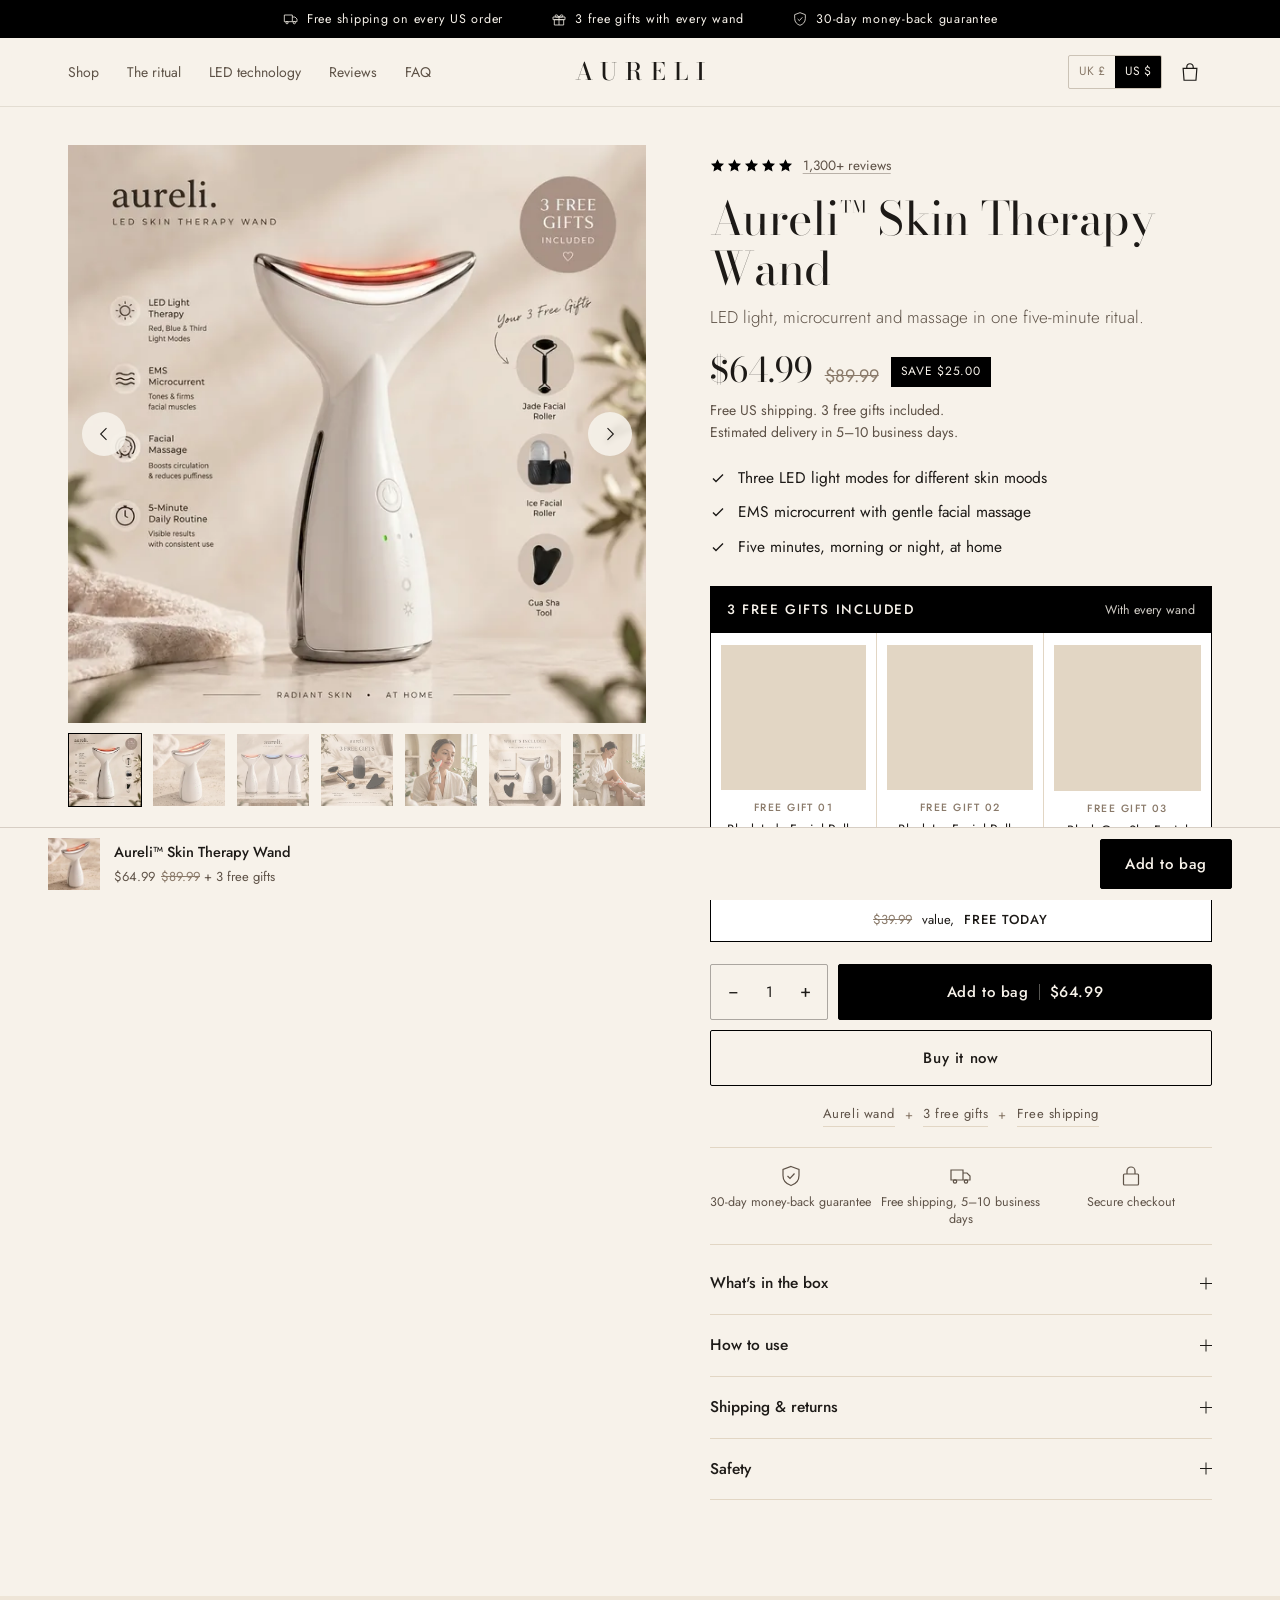
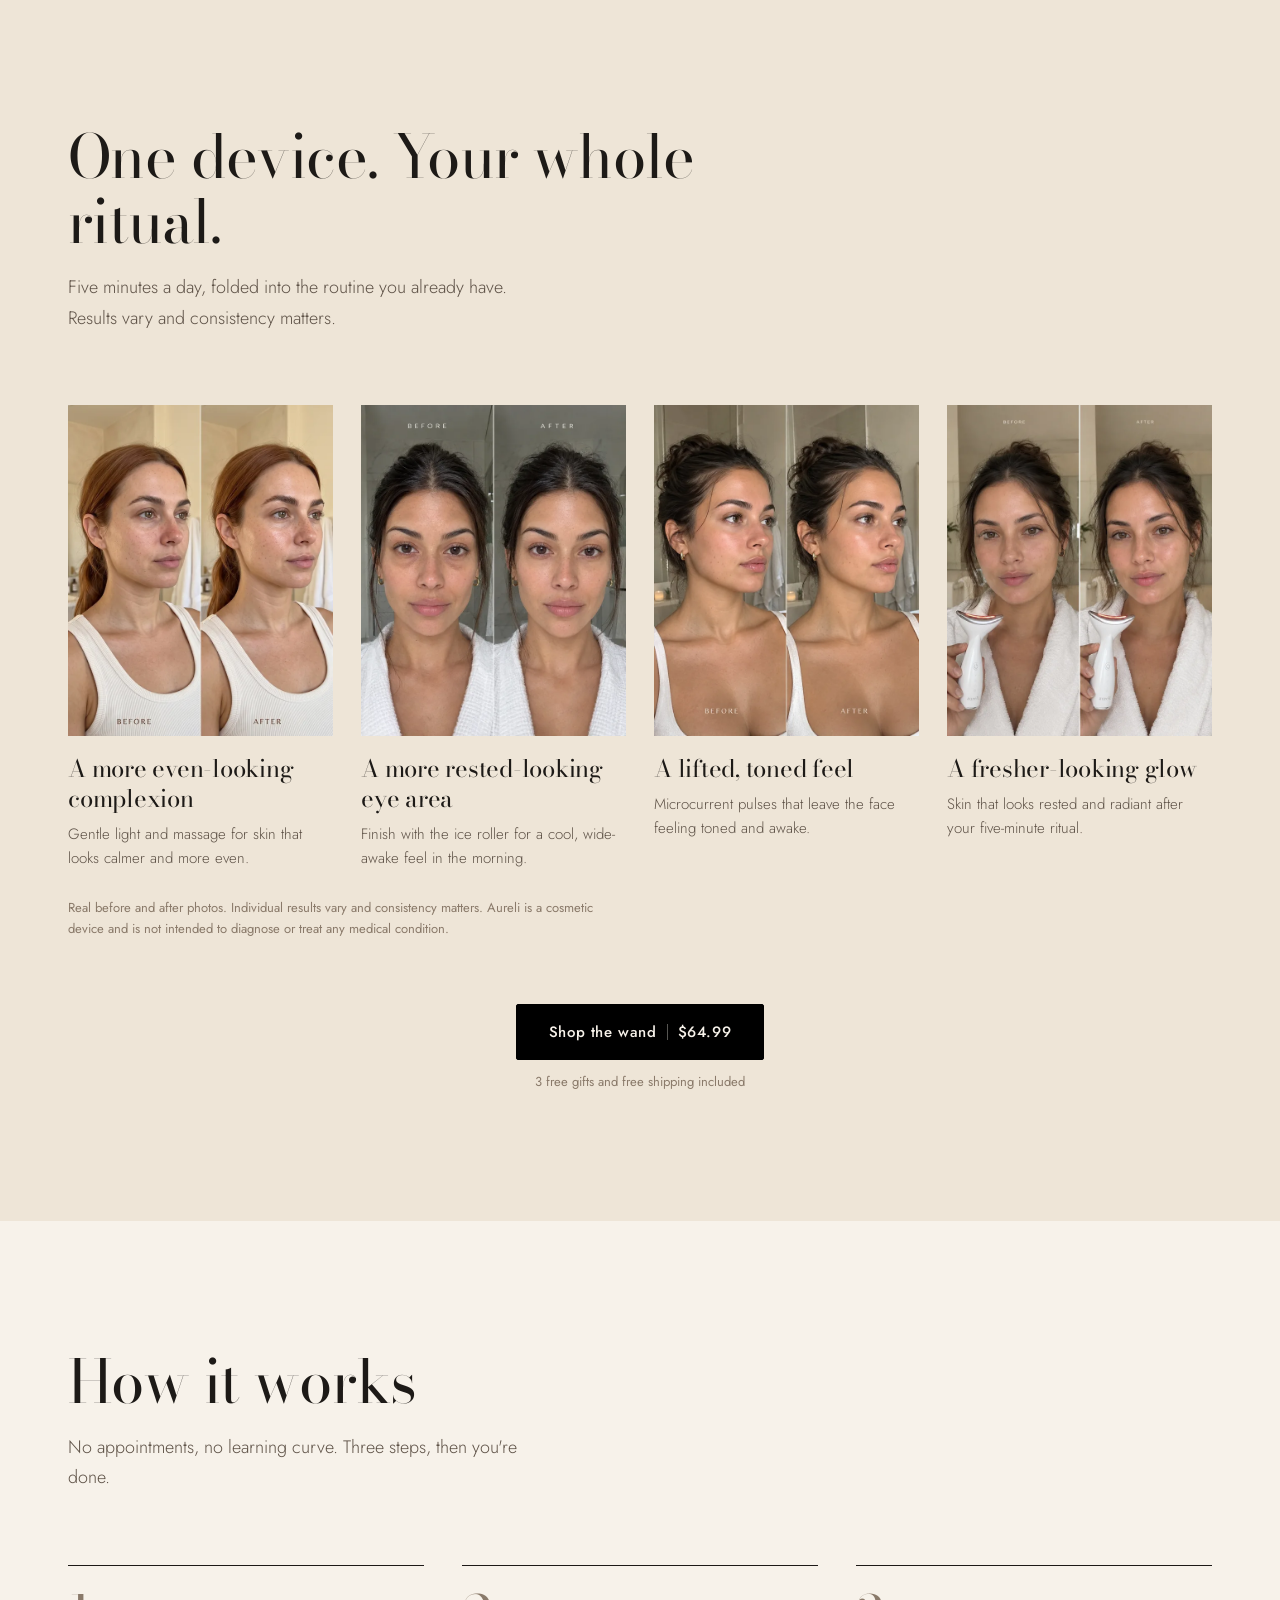
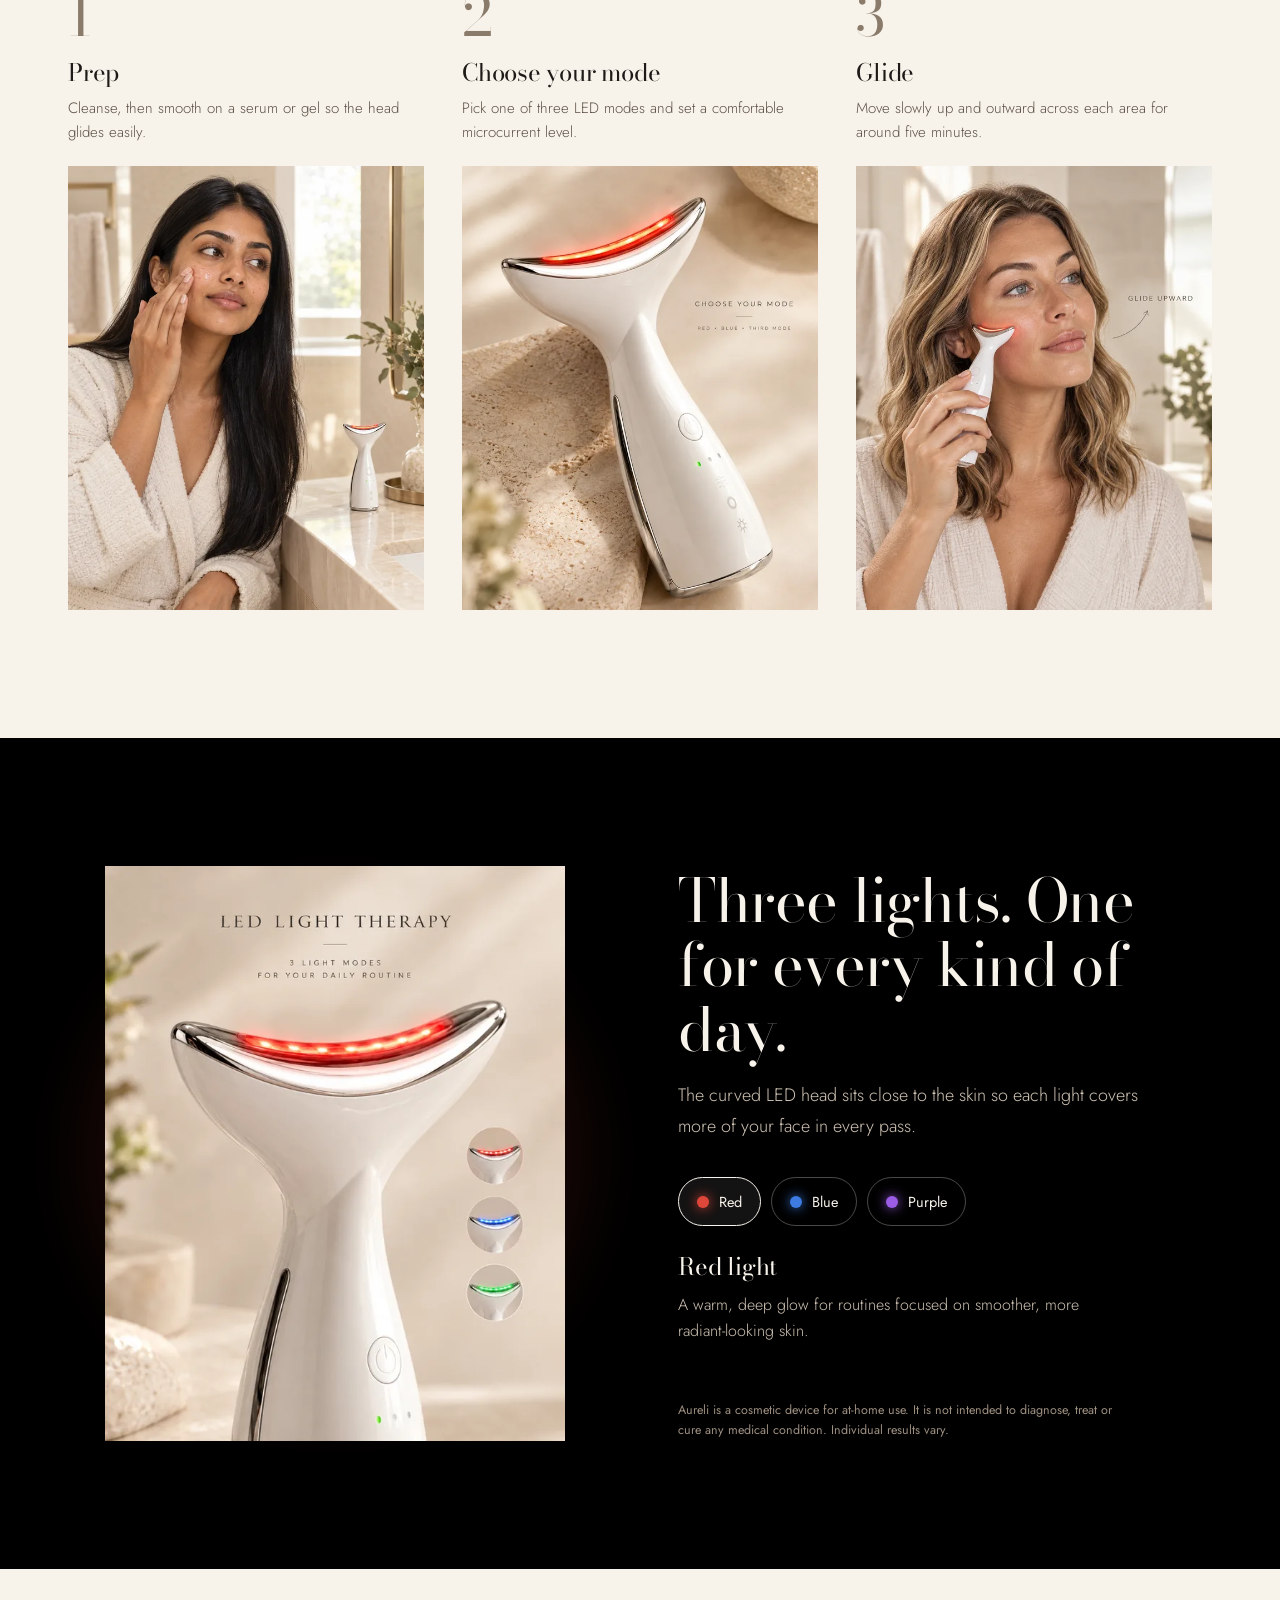
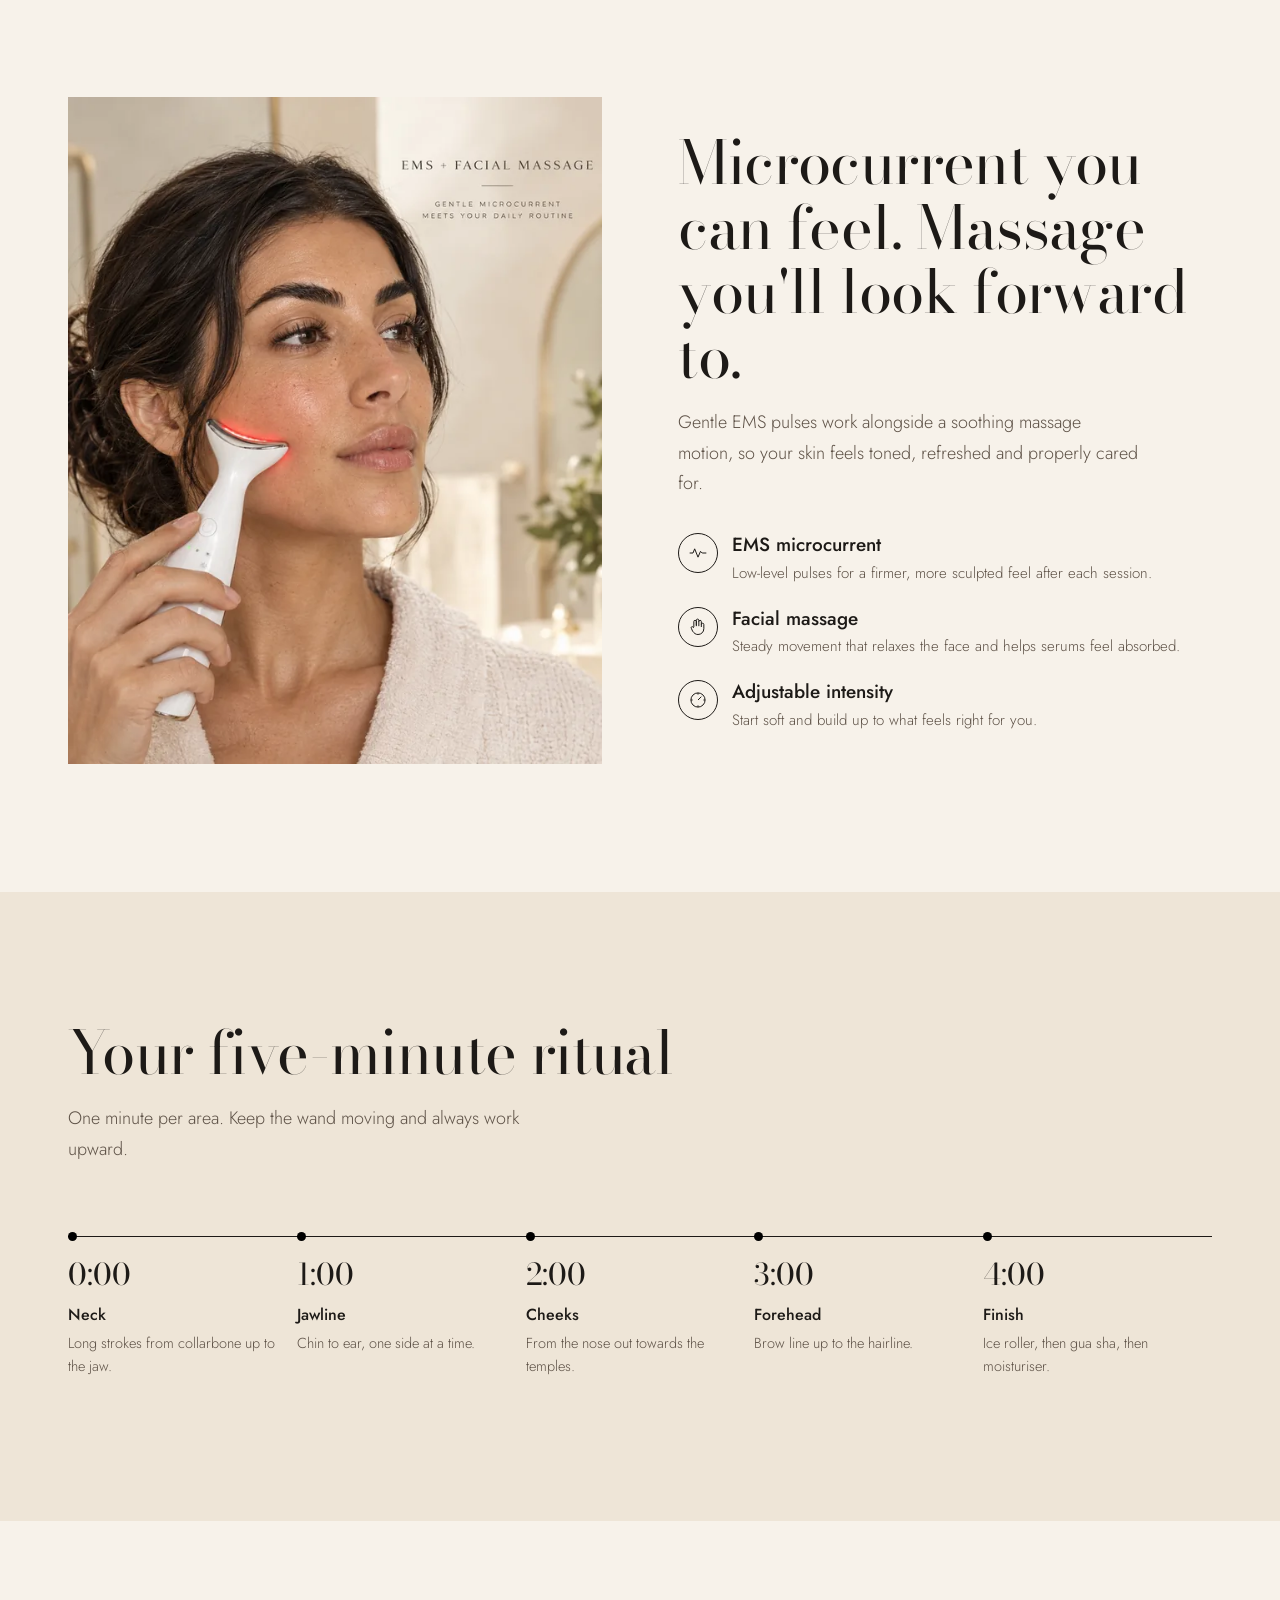
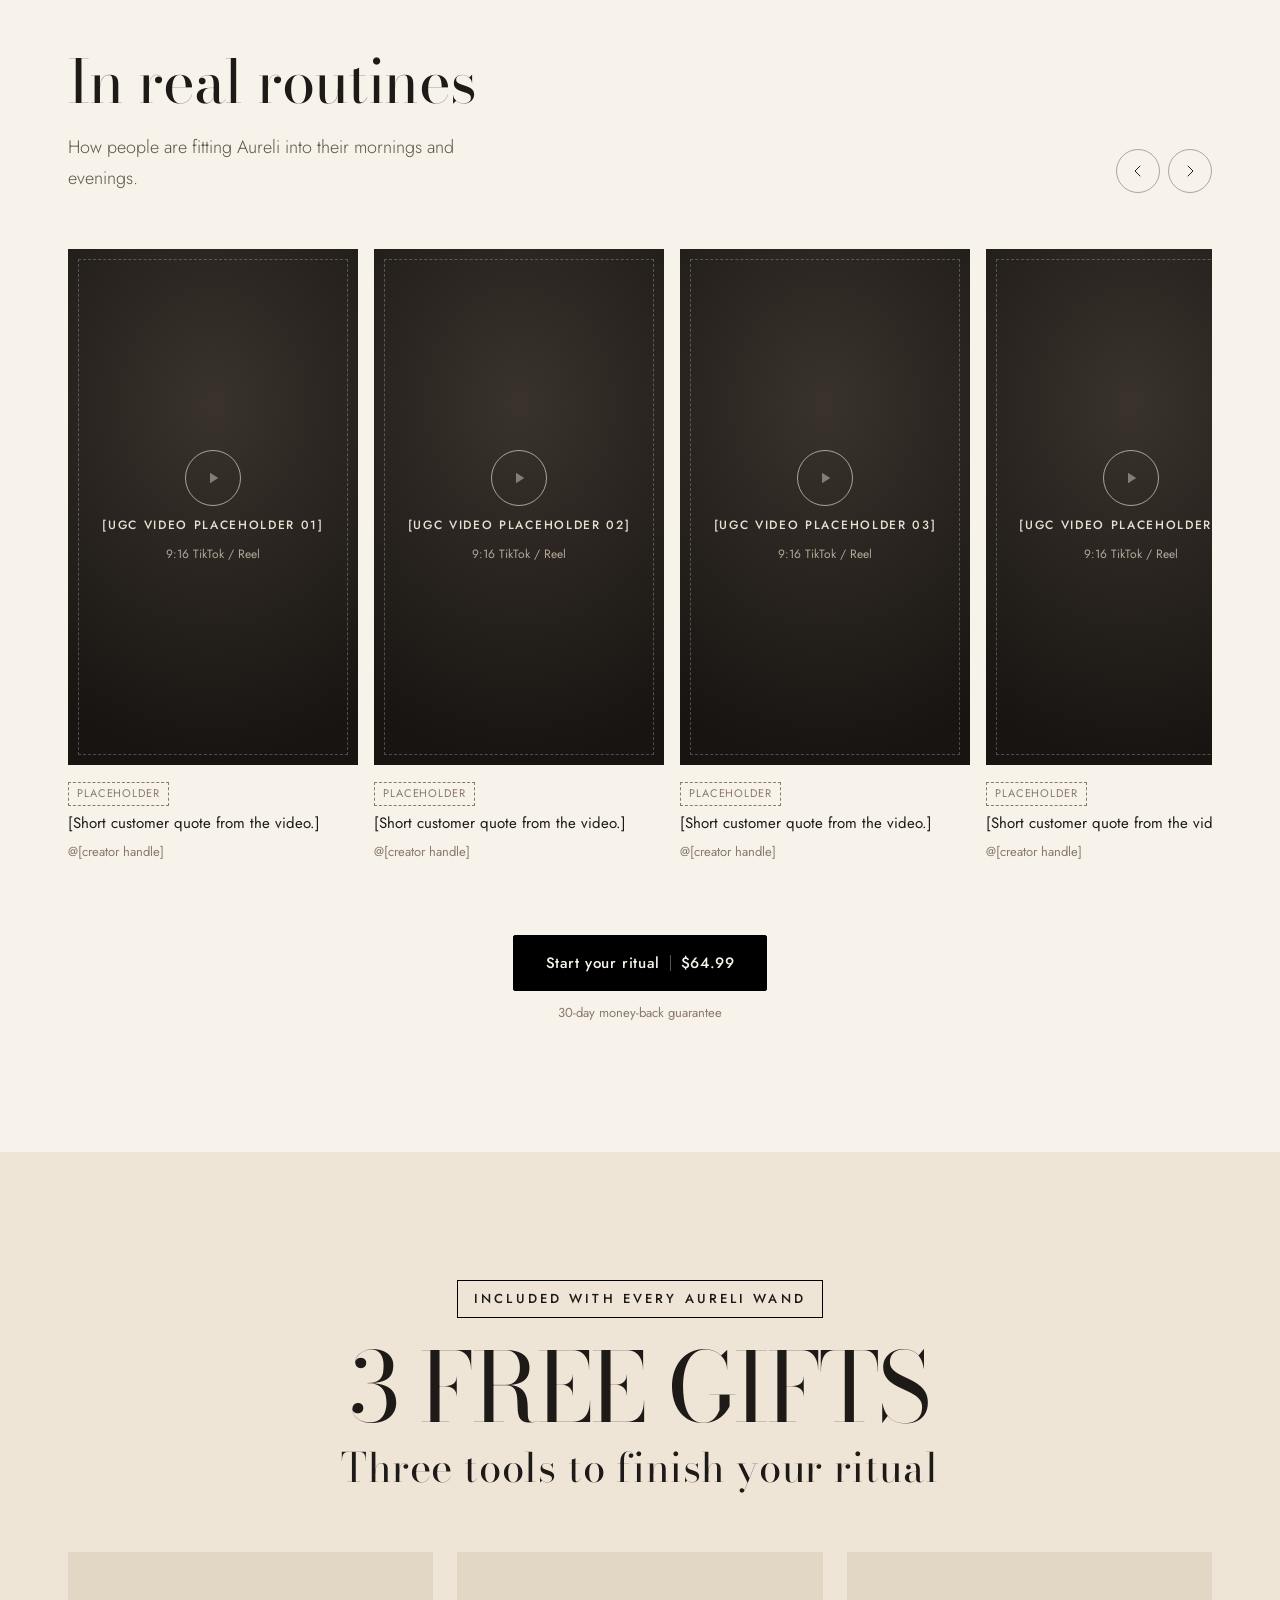
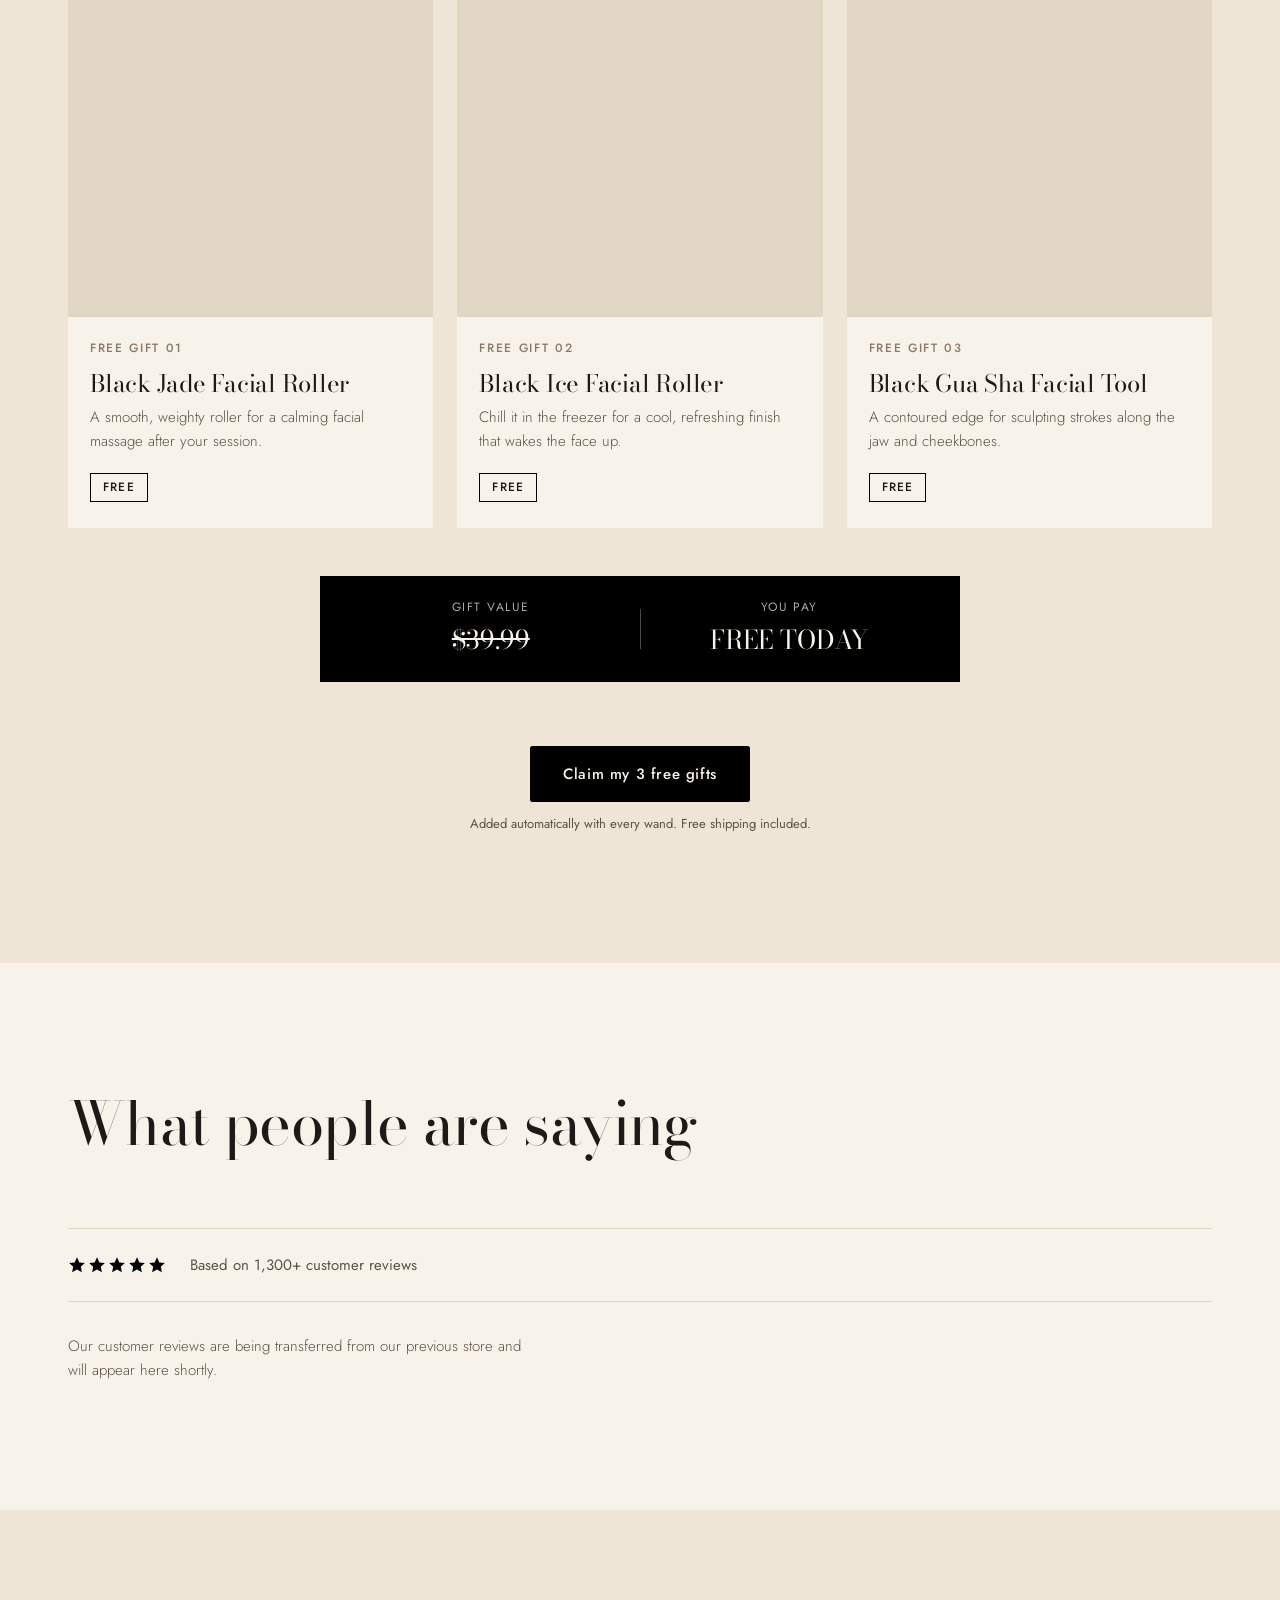
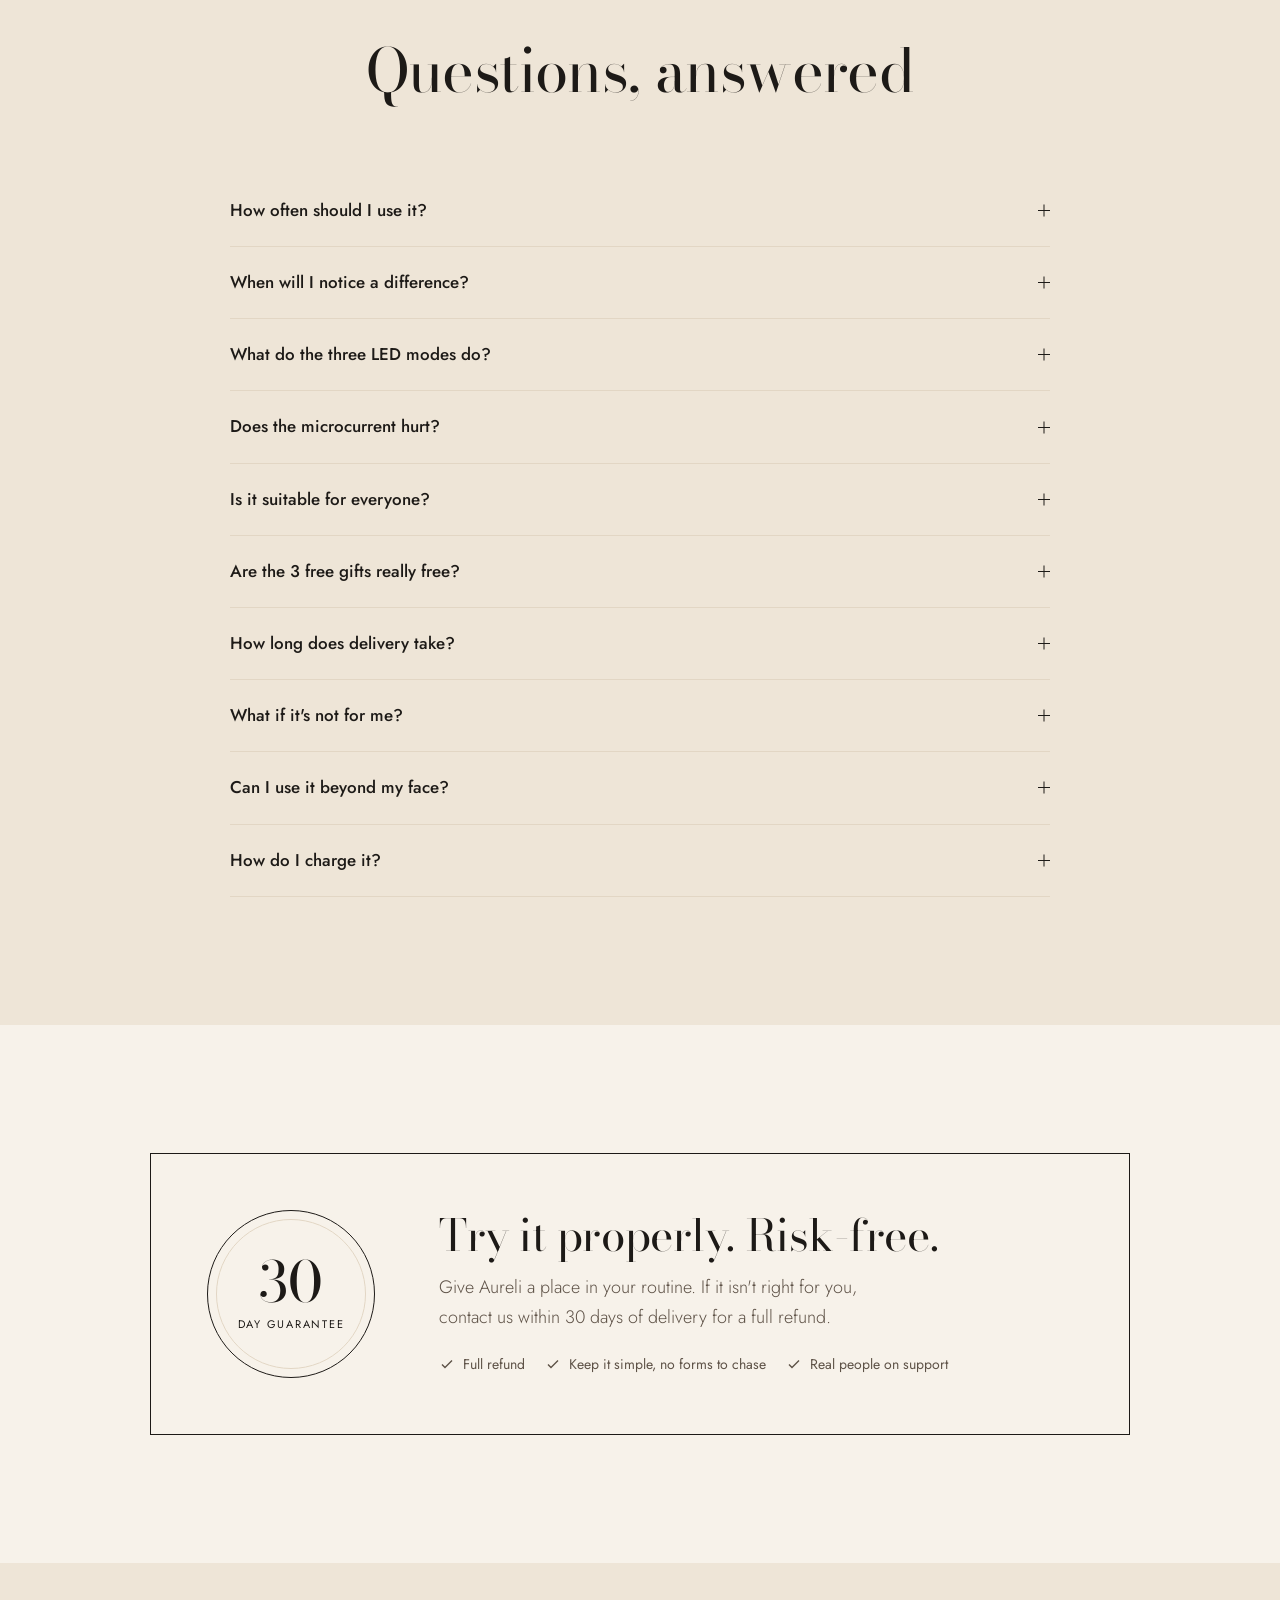
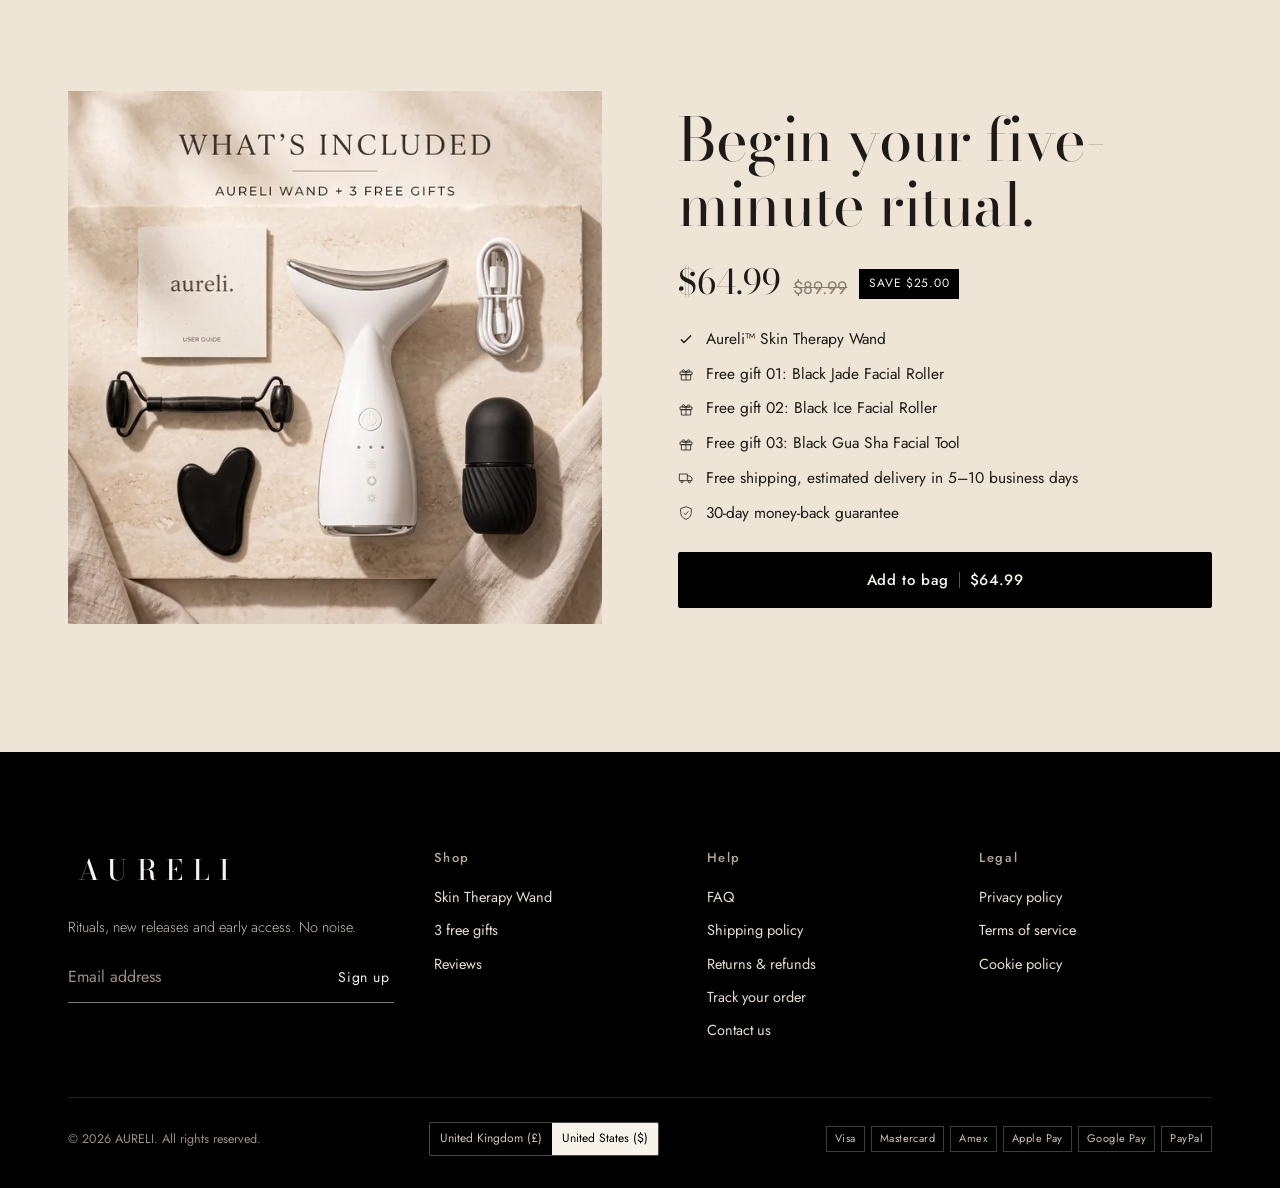
==== index.html @ 80f38554 "Add files via upload" ====
<!doctype html>
<html lang="en">
<head>
<meta charset="utf-8">
<meta name="viewport" content="width=device-width, initial-scale=1, viewport-fit=cover">
<title>Aureli™ Skin Therapy Wand | AURELI</title>
<meta name="description" content="The Aureli™ Skin Therapy Wand brings LED light, EMS microcurrent and facial massage into one five-minute ritual. Free shipping and 3 free gifts with every wand.">
<meta name="theme-color" content="#F7F2EA">
<meta property="og:title" content="Aureli™ Skin Therapy Wand">
<meta property="og:description" content="LED light, microcurrent and massage in one five-minute ritual. 3 free gifts with every wand.">
<meta property="og:type" content="product">
<link rel="icon" href="data:image/svg+xml,<svg xmlns='http://www.w3.org/2000/svg' viewBox='0 0 64 64'><rect width='64' height='64' fill='%23000'/><text x='32' y='44' font-family='Georgia,serif' font-size='36' fill='%23F7F2EA' text-anchor='middle'>A</text></svg>">
<link rel="preconnect" href="https://fonts.googleapis.com">
<link rel="preconnect" href="https://fonts.gstatic.com" crossorigin>
<link href="https://fonts.googleapis.com/css2?family=Bodoni+Moda:opsz,wght@6..96,400;6..96,500&family=Jost:wght@300;400;500&display=swap" rel="stylesheet">

<style>
/* =========================================================
   AURELI design tokens
   ========================================================= */
:root{
  --ivory:#F7F2EA;   /* page background */
  --sand:#EEE5D7;    /* alternate sections */
  --linen:#E2D6C4;   /* placeholders, dividers */
  --taupe:#8A7A6A;   /* secondary text */
  --stone:#5E5247;   /* body text on light */
  --ink:#1D1A17;     /* headings / text */
  --black:#000000;   /* buttons, LED section */
  --white:#FFFFFF;
  --led:#E0473B;     /* changes with LED mode */

  --serif:"Bodoni Moda", "Didot", "Bodoni 72", Georgia, serif;
  --sans:"Jost", "Futura", "Avenir Next", "Helvetica Neue", Arial, sans-serif;

  --wrap:1240px;
  --gutter:clamp(20px, 5vw, 48px);
  --section:clamp(72px, 10vw, 136px);
  --ease:cubic-bezier(.2,.7,.2,1);
  color-scheme:light;
}
*,*::before,*::after{box-sizing:border-box}
html{-webkit-text-size-adjust:100%;scroll-behavior:smooth;scroll-padding-top:88px}
body{margin:0;background:var(--ivory);color:var(--ink);font-family:var(--sans);font-size:16px;line-height:1.6;font-weight:400;-webkit-font-smoothing:antialiased}
img,video{max-width:100%;display:block}
a{color:inherit}
button{font:inherit;color:inherit;cursor:pointer}
:focus-visible{outline:2px solid var(--black);outline-offset:3px}
.led :focus-visible,.dark :focus-visible{outline-color:var(--ivory)}
.sr-only{position:absolute!important;width:1px;height:1px;overflow:hidden;clip:rect(0 0 0 0);white-space:nowrap}
.skip{position:absolute;left:12px;top:-60px;background:var(--black);color:var(--ivory);padding:10px 16px;z-index:200}
.skip:focus{top:12px}
.wrap{max-width:var(--wrap);margin:0 auto;padding:0 var(--gutter)}
.section{padding:var(--section) 0}
.section.sand{background:var(--sand)}

h1,h2,h3{font-family:var(--serif);font-weight:400;letter-spacing:-.01em;margin:0;line-height:1.08}
h2{font-size:clamp(34px, 5.2vw, 60px)}
h3{font-size:clamp(20px, 2.2vw, 24px);line-height:1.25}
p{margin:0}
.lede{font-size:clamp(16px,1.6vw,18px);color:var(--stone);max-width:46ch;font-weight:300;line-height:1.7}
.head{max-width:720px;margin:0 0 clamp(40px,6vw,72px)}
.head.center{margin-left:auto;margin-right:auto;text-align:center}
.head.center .lede{margin-left:auto;margin-right:auto}
.head h2+.lede{margin-top:18px}

/* Buttons */
.btn{display:inline-flex;align-items:center;justify-content:center;gap:10px;min-height:56px;padding:0 32px;border:1px solid var(--black);background:var(--black);color:var(--ivory);font-family:var(--sans);font-size:15px;font-weight:500;letter-spacing:.04em;text-decoration:none;border-radius:2px;transition:background .25s var(--ease),color .25s var(--ease)}
.btn:hover{background:#2a2622}
.btn.ghost{background:transparent;color:var(--ink)}
.btn.ghost:hover{background:var(--black);color:var(--ivory)}
.btn.light{background:var(--ivory);color:var(--black);border-color:var(--ivory)}
.btn.light:hover{background:var(--white)}
.btn.block{width:100%}
.btn{white-space:nowrap}
.sticky .btn{gap:0}
.btn .sep{width:1px;height:16px;background:currentColor;opacity:.35}

.mini-cta{display:flex;flex-direction:column;align-items:center;gap:12px;margin-top:clamp(40px,6vw,64px);text-align:center}
.mini-cta small{color:var(--taupe);font-size:13px}

/* =========================================================
   Placeholders (replace inner .ph with <img> or <video>)
   ========================================================= */
.media{position:relative;overflow:hidden;background:var(--linen)}
.media > img,.media > video{width:100%;height:100%;object-fit:cover}
.media > img{position:absolute;inset:0}
.media:not([class*="r-"]) > img{position:static}
.r-1{aspect-ratio:1/1}.r-45{aspect-ratio:4/5}.r-916{aspect-ratio:9/16}.r-32{aspect-ratio:3/2}.r-43{aspect-ratio:4/3}
.ph{position:absolute;inset:0;display:flex;flex-direction:column;align-items:center;justify-content:center;gap:10px;padding:16px;text-align:center;
  background:
    radial-gradient(120% 90% at 50% 40%, rgba(255,255,255,.55), rgba(255,255,255,0) 60%),
    linear-gradient(160deg, #EADFCF, #D9CBB7);
  color:var(--stone)}
.ph::before{content:"";position:absolute;inset:10px;border:1px dashed rgba(94,82,71,.35)}
.ph-label{position:relative;font-family:var(--sans);font-size:12px;letter-spacing:.14em;font-weight:500;color:var(--stone)}
.ph-note{position:relative;font-size:12px;color:var(--taupe);max-width:30ch}
.ph svg{position:relative;opacity:.55}
.ph.dark{background:radial-gradient(100% 70% at 50% 30%, #3a332d, #171411);color:#cdbfae}
.ph.dark::before{border-color:rgba(247,242,234,.25)}
.ph.dark .ph-label{color:#e9dfd1}.ph.dark .ph-note{color:#b5a796}

/* =========================================================
   Announcement + header
   ========================================================= */
.announce{background:var(--black);color:var(--ivory);font-size:12.5px;letter-spacing:.06em}
.announce ul{list-style:none;margin:0 auto;padding:0 var(--gutter);max-width:var(--wrap);display:flex;justify-content:center;gap:48px;height:38px;align-items:center}
.announce li{display:flex;align-items:center;gap:8px;white-space:nowrap}
.announce svg{flex:none}
@media (max-width:760px){
  .announce ul{position:relative;gap:0}
  .announce li{position:absolute;inset:0;justify-content:center;opacity:0;transition:opacity .5s}
  .announce li.on{opacity:1}
}

.header{position:sticky;top:0;z-index:50;background:rgba(247,242,234,.92);backdrop-filter:saturate(1.2) blur(10px);-webkit-backdrop-filter:saturate(1.2) blur(10px);border-bottom:1px solid rgba(138,122,106,.18)}
.header .wrap{display:grid;grid-template-columns:1fr auto 1fr;align-items:center;height:68px}
.nav{display:flex;gap:28px;font-size:14px}
.nav a{text-decoration:none;color:var(--stone)}
.nav a:hover{color:var(--ink)}
.logo{font-family:var(--serif);font-size:24px;letter-spacing:.34em;text-decoration:none;padding-left:.34em;font-weight:500}
.h-right{display:flex;justify-content:flex-end;align-items:center;gap:6px}
.icon-btn{display:inline-flex;align-items:center;justify-content:center;min-width:44px;height:44px;background:none;border:0;padding:0 8px;position:relative}
.market{display:inline-flex;border:1px solid rgba(138,122,106,.4);border-radius:2px;overflow:hidden;font-size:12px;letter-spacing:.06em}
.market button{border:0;background:none;padding:6px 10px;min-height:32px;color:var(--taupe);white-space:nowrap}
@media (max-width:420px){.header .market button{padding:6px 7px;font-size:11px}.logo{letter-spacing:.26em;padding-left:.26em}}
.market button[aria-pressed="true"]{background:var(--black);color:var(--ivory)}
.bag-count{position:absolute;top:6px;right:2px;min-width:18px;height:18px;border-radius:9px;background:var(--black);color:var(--ivory);font-size:11px;display:flex;align-items:center;justify-content:center;padding:0 5px}
.bag-count[data-n="0"]{display:none}
.menu-btn{display:none}
@media (max-width:900px){
  .nav{display:none}
  .menu-btn{display:inline-flex}
  .header .wrap{height:60px}
  .logo{font-size:21px}
}
.mobile-nav{display:none;border-top:1px solid rgba(138,122,106,.18);padding:8px var(--gutter) 20px}
.mobile-nav.open{display:block}
.mobile-nav a{display:block;padding:14px 0;text-decoration:none;font-size:17px;border-bottom:1px solid rgba(138,122,106,.15)}

/* =========================================================
   Product hero
   ========================================================= */
.product{padding:clamp(16px,3vw,40px) 0 clamp(56px,8vw,96px)}
.product .wrap{display:grid;grid-template-columns:minmax(0,1.15fr) minmax(0,1fr);gap:clamp(32px,5vw,72px);align-items:start}
@media (max-width:900px){.product .wrap{grid-template-columns:minmax(0,1fr);gap:24px;padding:0}}

/* Gallery */
.gallery{position:sticky;top:92px}
@media (max-width:900px){.gallery{position:relative;top:0}}
.slides{display:flex;overflow-x:auto;scroll-snap-type:x mandatory;scrollbar-width:none;-ms-overflow-style:none}
.slides::-webkit-scrollbar{display:none}
.slide{flex:0 0 100%;scroll-snap-align:start}
.g-main{position:relative}
.g-arrow{position:absolute;top:50%;transform:translateY(-50%);width:44px;height:44px;border-radius:50%;border:0;background:rgba(247,242,234,.9);display:flex;align-items:center;justify-content:center;z-index:2}
.g-arrow.prev{left:14px}.g-arrow.next{right:14px}
.g-gifts{position:absolute;left:0;right:0;bottom:0;z-index:2;display:grid;grid-template-columns:repeat(3,1fr);background:rgba(0,0,0,.86);color:var(--ivory);pointer-events:none}
.g-gifts span{padding:9px 6px;text-align:center;font-size:11.5px;line-height:1.3;border-right:1px solid rgba(247,242,234,.18)}
.g-gifts span:last-child{border-right:0}
.g-gifts b{display:block;font-weight:500;font-size:10px;letter-spacing:.12em;opacity:.75}
.g-badge{position:absolute;left:14px;top:14px;z-index:2;background:var(--black);color:var(--ivory);font-size:12px;letter-spacing:.08em;padding:7px 12px}
.thumbs{display:grid;grid-template-columns:repeat(7,1fr);gap:10px;margin-top:10px}
.thumb{border:1px solid transparent;padding:0;background:none;opacity:.6;transition:opacity .2s}
.thumb[aria-current="true"]{border-color:var(--black);opacity:1}
.thumb .ph::before{display:none}
.thumb .ph-label{font-size:9px;letter-spacing:.06em}
.dots{display:none;justify-content:center;gap:8px;margin-top:14px}
.dots span{width:6px;height:6px;border-radius:50%;background:var(--linen);transition:background .2s,width .2s}
.dots span.on{background:var(--black);width:18px;border-radius:3px}
@media (max-width:900px){.thumbs,.g-arrow{display:none}.dots{display:flex}}

/* Buy box */
.buy{padding-top:8px}
@media (max-width:900px){.buy{padding:0 var(--gutter)}}
.rating{display:inline-flex;align-items:center;gap:10px;font-size:13.5px;color:var(--stone);text-decoration:none;min-height:24px}
.rating-count{text-decoration:underline;text-decoration-color:rgba(94,82,71,.4);text-underline-offset:3px;transition:color .2s,text-decoration-color .2s}
.rating:hover .rating-count{color:var(--ink);text-decoration-color:currentColor}
.stars{display:inline-flex;gap:2px;color:var(--black)}
.ph-chip{font-size:11px;letter-spacing:.06em;color:var(--taupe);border:1px dashed var(--taupe);padding:2px 7px}
.buy h1{font-size:clamp(32px,3.6vw,46px);margin-top:14px}
.buy .sub{margin-top:10px;color:var(--stone);font-size:17px;font-weight:300}
.price-row{display:flex;align-items:baseline;flex-wrap:wrap;gap:12px;margin-top:22px}
.price{font-family:var(--serif);font-size:34px;line-height:1}
.compare{color:var(--taupe);text-decoration:line-through;font-size:18px}
.save{background:var(--black);color:var(--ivory);font-size:12px;letter-spacing:.06em;padding:5px 10px;align-self:center}
.ship-line{margin-top:8px;font-size:14px;color:var(--stone)}
.ticks{list-style:none;padding:0;margin:22px 0 0;display:grid;gap:10px}
.ticks li{display:flex;gap:12px;align-items:flex-start;font-size:15.5px}
.ticks svg{flex:none;margin-top:4px}

/* Compact gift block inside buy box */
.gift-box{margin-top:26px;border:1px solid var(--black);background:var(--white)}
.gift-box-head{display:flex;justify-content:space-between;align-items:center;gap:12px;background:var(--black);color:var(--ivory);padding:12px 16px}
.gift-box-head strong{font-weight:500;letter-spacing:.12em;font-size:13.5px}
.gift-box-head span{font-size:12.5px;opacity:.85}
.gift-mini{display:grid;grid-template-columns:repeat(3,1fr)}
.gift-mini > div{padding:12px 10px 14px;text-align:center;border-right:1px solid var(--linen)}
.gift-mini > div:last-child{border-right:0}
.gift-mini .media{margin-bottom:10px}
.gift-mini .ph::before{inset:6px}
.gift-mini .ph-label{font-size:9px;letter-spacing:.06em}
.gift-no{display:block;font-size:10.5px;letter-spacing:.14em;color:var(--taupe);font-weight:500}
.gift-name{display:block;font-size:13.5px;line-height:1.3;margin-top:4px}
.gift-free{display:inline-block;margin-top:6px;font-size:11px;letter-spacing:.1em;font-weight:500;border:1px solid var(--black);padding:1px 8px}
.gift-foot{display:flex;justify-content:center;gap:10px;padding:10px 16px;border-top:1px solid var(--linen);font-size:13px}
.gift-foot s{color:var(--taupe)}
.gift-foot b{font-weight:500;letter-spacing:.08em}

/* Equation strip */
.equation{display:flex;align-items:center;justify-content:center;flex-wrap:wrap;gap:10px;margin-top:18px;font-size:13px;letter-spacing:.04em;color:var(--stone)}
.equation span{border-bottom:1px solid var(--linen);padding-bottom:2px}
.equation i{font-style:normal;color:var(--taupe)}

.atc-row{display:grid;grid-template-columns:auto 1fr;gap:10px;margin-top:22px}
.qty{display:inline-flex;align-items:center;border:1px solid rgba(29,26,23,.35);border-radius:2px;height:56px}
.qty button{width:44px;height:100%;border:0;background:none;font-size:18px}
.qty output{min-width:28px;text-align:center;font-size:15px}
.buy-now{margin-top:10px}
.trust{display:grid;grid-template-columns:repeat(3,1fr);gap:8px;margin-top:20px;padding:16px 0;border-top:1px solid var(--linen);border-bottom:1px solid var(--linen)}
.trust div{display:flex;flex-direction:column;align-items:center;text-align:center;gap:6px;font-size:12.5px;color:var(--stone);line-height:1.35}

/* Accordions */
.acc{border-bottom:1px solid var(--linen)}
.acc summary{list-style:none;display:flex;justify-content:space-between;align-items:center;gap:16px;padding:18px 0;cursor:pointer;font-size:15.5px;font-weight:500}
.acc summary::-webkit-details-marker{display:none}
.acc summary .pm{position:relative;width:12px;height:12px;flex:none}
.acc summary .pm::before,.acc summary .pm::after{content:"";position:absolute;left:0;top:5.5px;width:12px;height:1px;background:currentColor;transition:transform .25s var(--ease)}
.acc summary .pm::after{transform:rotate(90deg)}
.acc[open] summary .pm::after{transform:rotate(0)}
.acc .acc-body{padding:0 0 20px;color:var(--stone);font-size:15px;font-weight:300;max-width:62ch}
.acc .acc-body ul{margin:8px 0 0;padding-left:18px}
.acc .acc-body p + p{margin-top:10px}
.acc .acc-body li{margin:4px 0}
.buy .accs{margin-top:8px}

/* =========================================================
   Benefits
   ========================================================= */
.benefits{display:grid;grid-template-columns:repeat(4,1fr);gap:clamp(16px,2.4vw,28px)}
.benefit h3{margin-top:18px}
.benefit p{margin-top:8px;color:var(--stone);font-weight:300;font-size:15px}
@media (max-width:900px){.benefits{grid-template-columns:repeat(2,1fr)}}
@media (max-width:700px){.benefits{display:grid;grid-template-columns:none;grid-auto-flow:column;grid-auto-columns:82%;gap:14px;overflow-x:auto;scroll-snap-type:x mandatory;margin:0 calc(-1 * var(--gutter));padding:0 var(--gutter) 6px;scroll-padding-inline:var(--gutter)}.benefit{scroll-snap-align:start}}
.results-note{margin-top:28px;font-size:13px;color:var(--taupe);max-width:70ch}

/* =========================================================
   How it works
   ========================================================= */
.steps{display:grid;grid-template-columns:repeat(3,1fr);gap:clamp(20px,3vw,40px);counter-reset:s}
.step{border-top:1px solid var(--ink);padding-top:22px}
.step-n{font-family:var(--serif);font-size:56px;line-height:1;color:var(--taupe)}
.step h3{margin-top:14px}
.step p{margin-top:8px;color:var(--stone);font-weight:300;font-size:15px}
.step .media{margin-top:22px}
@media (max-width:820px){.steps{grid-template-columns:1fr}.step{display:grid;grid-template-columns:1fr 120px;gap:0 20px}.step .media{grid-column:2;grid-row:1/5;margin-top:0;align-self:start}}

/* =========================================================
   LED technology (the one dark moment)
   ========================================================= */
.led{background:var(--black);color:var(--ivory);padding:var(--section) 0;overflow:hidden}
.led .lede{color:#cfc3b4}
.led-grid{display:grid;grid-template-columns:1fr 1fr;gap:clamp(40px,6vw,96px);align-items:center}
@media (max-width:860px){.led-grid{grid-template-columns:1fr}}
.led-shot{position:relative;max-width:460px;width:100%;margin:0 auto}
.led-shot::before{content:"";position:absolute;inset:-14%;border-radius:50%;background:radial-gradient(circle, color-mix(in srgb, var(--led) 55%, transparent) 0%, transparent 62%);filter:blur(24px);opacity:.7;transition:background .8s var(--ease)}
.led-shot .media{position:relative}
@media (prefers-reduced-motion: reduce){.led-shot::before{transition:none}}
.halo{position:relative;aspect-ratio:1/1;display:flex;align-items:center;justify-content:center;max-width:520px;width:100%;margin:0 auto}
.halo::before{content:"";position:absolute;inset:8%;border-radius:50%;background:radial-gradient(circle, var(--led) 0%, color-mix(in srgb, var(--led) 40%, transparent) 34%, transparent 68%);filter:blur(10px);opacity:.85;transition:background .8s var(--ease)}
.halo::after{content:"";position:absolute;inset:0;border-radius:50%;border:1px solid rgba(247,242,234,.12)}
.halo .ring{position:absolute;inset:16%;border-radius:50%;border:1px solid rgba(247,242,234,.18)}
.halo .media{position:relative;width:58%;border-radius:50%;background:transparent}
.halo .ph{border-radius:50%;background:radial-gradient(circle at 50% 45%, rgba(0,0,0,.25), rgba(0,0,0,.75))}
.halo .ph::before{border-radius:50%;border-color:rgba(247,242,234,.3)}
.halo .ph-label{color:var(--ivory)}
.halo .ph-note{color:#d8ccbd}
.modes{display:flex;gap:10px;margin-top:36px;flex-wrap:wrap}
.mode{display:flex;align-items:center;gap:10px;background:transparent;border:1px solid rgba(247,242,234,.3);color:var(--ivory);padding:12px 18px;border-radius:999px;font-size:14.5px;transition:border-color .2s,background .2s}
.mode i{width:12px;height:12px;border-radius:50%;background:var(--c);box-shadow:0 0 12px var(--c)}
.mode[aria-selected="true"]{background:rgba(247,242,234,.08);border-color:var(--ivory)}
.mode-panel{margin-top:26px;min-height:120px}
.mode-panel h3{color:var(--ivory)}
.mode-panel p{margin-top:10px;color:#cfc3b4;font-weight:300;max-width:46ch}
.fine{margin-top:28px;font-size:12.5px;color:#9d8f80;max-width:56ch}
@media (prefers-reduced-motion: reduce){.halo::before{transition:none}}

/* =========================================================
   Split feature (EMS / massage)
   ========================================================= */
.split{display:grid;grid-template-columns:1fr 1fr;gap:clamp(32px,6vw,96px);align-items:center}
.split.flip > :first-child{order:2}
@media (max-width:860px){.split,.split.flip{grid-template-columns:1fr}.split.flip > :first-child{order:0}}
.feature-list{display:grid;gap:22px;margin-top:34px}
.feature-list > div{display:grid;grid-template-columns:40px 1fr;gap:14px;align-items:start}
.feature-list h3{font-size:19px;font-family:var(--sans);font-weight:500;letter-spacing:0}
.feature-list p{color:var(--stone);font-weight:300;font-size:15px;margin-top:4px}
.icon-circle{width:40px;height:40px;border-radius:50%;border:1px solid var(--ink);display:flex;align-items:center;justify-content:center}

/* =========================================================
   5-minute routine
   ========================================================= */
.routine{display:grid;grid-template-columns:repeat(5,1fr);border-top:1px solid var(--ink);margin-top:8px}
.r-step{padding:22px 18px 0 0;position:relative}
.r-step::before{content:"";position:absolute;top:-5px;left:0;width:9px;height:9px;border-radius:50%;background:var(--black)}
.r-time{font-family:var(--serif);font-size:30px;line-height:1}
.r-step h3{font-family:var(--sans);font-size:16px;font-weight:500;letter-spacing:0;margin-top:12px}
.r-step p{font-size:14.5px;color:var(--stone);font-weight:300;margin-top:6px}
@media (max-width:860px){
  .routine{grid-template-columns:1fr;border-top:0;border-left:1px solid var(--ink);margin-left:4px}
  .r-step{padding:0 0 28px 26px}
  .r-step::before{top:6px;left:-5px}
  .r-step h3{margin-top:6px}
}

/* =========================================================
   UGC
   ========================================================= */
.ugc-track{scroll-padding-inline:var(--gutter);display:grid;grid-auto-flow:column;grid-auto-columns:clamp(220px,24vw,290px);gap:16px;overflow-x:auto;scroll-snap-type:x mandatory;padding:0 var(--gutter) 8px;margin:0 calc(-1 * var(--gutter));scrollbar-width:thin}
@media (min-width:1240px){.ugc-track{margin:0;padding:0 0 8px}}
.ugc{scroll-snap-align:start}
.ugc .play{position:relative;width:56px;height:56px;border-radius:50%;border:1px solid rgba(247,242,234,.6);display:flex;align-items:center;justify-content:center}
.ugc-cap{margin-top:14px}
.ugc-cap p{font-size:15px;line-height:1.5}
.ugc-cap small{display:block;margin-top:8px;color:var(--taupe);font-size:13px}
.track-nav{display:flex;gap:8px}
.track-nav button{width:44px;height:44px;border-radius:50%;border:1px solid rgba(29,26,23,.35);background:none;display:flex;align-items:center;justify-content:center}
.row-head{display:flex;justify-content:space-between;align-items:flex-end;gap:24px;margin-bottom:clamp(32px,5vw,56px)}
.row-head .head{margin:0}
@media (max-width:700px){.track-nav{display:none}}

/* =========================================================
   3 FREE GIFTS offer section
   ========================================================= */
.offer{background:var(--sand);padding:var(--section) 0}
.offer-top{text-align:center;max-width:760px;margin:0 auto clamp(40px,6vw,64px)}
.offer-kicker{display:inline-block;font-size:13px;letter-spacing:.24em;font-weight:500;border:1px solid var(--black);padding:8px 16px}
.offer-title{font-family:var(--serif);font-size:clamp(44px,8vw,96px);line-height:.98;margin-top:22px;letter-spacing:-.02em}
.offer-title span{display:block;font-size:.42em;letter-spacing:.02em;margin-top:14px}
.gifts{display:grid;grid-template-columns:repeat(3,1fr);gap:clamp(14px,2vw,24px)}
.gift{background:var(--ivory);display:flex;flex-direction:column}
.gift-body{padding:22px 22px 26px;display:flex;flex-direction:column;gap:6px;flex:1}
.gift-body .gift-no{font-size:12px}
.gift-body h3{margin-top:4px}
.gift-body p{color:var(--stone);font-weight:300;font-size:15px}
.gift-body .gift-free{align-self:flex-start;margin-top:auto;padding:4px 12px;font-size:12px}
.gift-body .gift-free{margin-top:14px}
@media (max-width:820px){
  .gifts{grid-template-columns:1fr}
  .gift{display:grid;grid-template-columns:132px 1fr}
  .gift .media{aspect-ratio:auto;min-height:160px}
  .gift-body{padding:18px}
}
.offer-sum{margin:clamp(32px,5vw,48px) auto 0;max-width:640px;background:var(--black);color:var(--ivory);display:grid;grid-template-columns:1fr auto 1fr;align-items:center;text-align:center;padding:22px}
.offer-sum div{display:flex;flex-direction:column;gap:2px}
.offer-sum small{font-size:12px;letter-spacing:.12em;opacity:.7}
.offer-sum strong{font-family:var(--serif);font-weight:400;font-size:clamp(20px,5vw,26px);white-space:nowrap}
@media (max-width:520px){.offer-kicker{letter-spacing:.12em;font-size:11.5px;padding:8px 12px}}
.offer-sum .bar{width:1px;height:40px;background:rgba(247,242,234,.3)}
.offer .mini-cta small{color:var(--stone)}

/* =========================================================
   Reviews
   ========================================================= */
.rev-summary{display:flex;align-items:center;gap:24px;flex-wrap:wrap;padding:24px 0;border-top:1px solid var(--linen);border-bottom:1px solid var(--linen);margin-bottom:32px}
.rev-total{color:var(--stone);font-size:15px}
.rev-empty{color:var(--stone);font-weight:300;font-size:15px;max-width:52ch}
.rev-empty[hidden]{display:none}
.rev-more{display:flex;justify-content:center;margin-top:16px}
.rev-more[hidden]{display:none}
.review .media > img{position:static;height:auto}
.review time{white-space:nowrap}
.rev-grid{columns:3 280px;column-gap:20px}
.review{break-inside:avoid;background:var(--sand);margin:0 0 20px;padding:22px}
.review .media{margin:-22px -22px 18px}
.review h3{font-family:var(--sans);font-size:16px;font-weight:500;letter-spacing:0;margin-top:12px}
.review p{color:var(--stone);font-weight:300;font-size:15px;margin-top:6px}
.review footer{margin-top:14px;font-size:13px;color:var(--taupe);display:flex;justify-content:space-between;gap:10px}
.placeholder-flag{display:inline-block;font-size:11px;letter-spacing:.08em;color:var(--taupe);border:1px dashed var(--taupe);padding:2px 8px;margin-bottom:6px}

/* FAQ */
.faq{max-width:820px;margin:0 auto}
.faq .acc summary{font-size:17px;padding:22px 0}

/* Guarantee */
.guarantee{display:grid;grid-template-columns:auto 1fr;gap:clamp(24px,5vw,64px);align-items:center;max-width:980px;margin:0 auto;border:1px solid var(--ink);padding:clamp(28px,5vw,56px)}
.seal{width:clamp(120px,16vw,168px);aspect-ratio:1/1;border-radius:50%;border:1px solid var(--ink);display:flex;flex-direction:column;align-items:center;justify-content:center;text-align:center;position:relative}
.seal::after{content:"";position:absolute;inset:8px;border-radius:50%;border:1px solid var(--linen)}
.seal strong{font-family:var(--serif);font-weight:400;font-size:clamp(40px,5vw,56px);line-height:1}
.seal span{font-size:11px;letter-spacing:.16em;margin-top:6px}
.guarantee p{margin-top:12px}
.guarantee ul{list-style:none;padding:0;margin:20px 0 0;display:flex;gap:20px;flex-wrap:wrap;font-size:14px;color:var(--stone)}
.guarantee li{display:flex;gap:8px;align-items:center}
@media (max-width:700px){.guarantee{grid-template-columns:1fr;text-align:center;justify-items:center}.guarantee ul{justify-content:center}}

/* Final CTA */
.final{padding:var(--section) 0;background:var(--sand)}
.final-grid{display:grid;grid-template-columns:1fr 1fr;gap:clamp(32px,6vw,88px);align-items:center}
@media (max-width:860px){.final-grid{grid-template-columns:1fr}}
.final .price-row{margin-top:28px}
.final .btn{margin-top:26px}
.final-list{list-style:none;padding:0;margin:24px 0 0;display:grid;gap:10px;font-size:15.5px}
.final-list li{display:flex;gap:12px;align-items:center}

/* Footer */
.footer{background:var(--black);color:var(--ivory);padding:clamp(56px,8vw,96px) 0 calc(32px + env(safe-area-inset-bottom,0px))}
.footer-grid{display:grid;grid-template-columns:1.4fr 1fr 1fr 1fr;gap:40px}
@media (max-width:860px){.footer-grid{grid-template-columns:1fr 1fr}.footer-grid > :first-child{grid-column:1/-1}}
.footer .logo{font-size:28px;color:var(--ivory)}
.footer h4{font-size:13px;letter-spacing:.12em;font-weight:500;margin:0 0 16px;color:#b5a796}
.footer ul{list-style:none;padding:0;margin:0;display:grid;gap:10px;font-size:14.5px}
.footer a{text-decoration:none;color:#e6dccd}
.footer a:hover{color:var(--white)}
.news{margin-top:22px;max-width:380px}
.news p{color:#cfc3b4;font-size:14.5px;font-weight:300}
.news form{display:flex;margin-top:14px;border-bottom:1px solid rgba(247,242,234,.5)}
.news input{flex:1;background:none;border:0;color:var(--ivory);font:inherit;padding:12px 0;min-width:0}
.news input::placeholder{color:#9d8f80}
.news button{background:none;border:0;color:var(--ivory);padding:0 4px;font-size:14px;letter-spacing:.06em}
.news .msg{font-size:13px;color:#cfc3b4;margin-top:10px;min-height:20px}
.foot-bottom{display:flex;justify-content:space-between;align-items:center;gap:20px;flex-wrap:wrap;margin-top:56px;padding-top:24px;border-top:1px solid rgba(247,242,234,.15);font-size:12.5px;color:#9d8f80}
.foot-bottom .market{border-color:rgba(247,242,234,.3)}
.foot-bottom .market button{color:#cfc3b4}
.foot-bottom .market button[aria-pressed="true"]{background:var(--ivory);color:var(--black)}
.pay{display:flex;gap:6px;flex-wrap:wrap}
.pay span{border:1px solid rgba(247,242,234,.25);padding:3px 8px;font-size:11px;letter-spacing:.04em;color:#cfc3b4}

/* =========================================================
   Sticky add-to-cart
   ========================================================= */
.sticky{position:fixed;left:0;right:0;bottom:0;z-index:60;background:var(--ivory);border-top:1px solid rgba(138,122,106,.3);padding:10px var(--gutter) calc(10px + env(safe-area-inset-bottom,0px));transform:translateY(110%);transition:transform .35s var(--ease)}
.sticky.show{transform:none}
.sticky-in{max-width:var(--wrap);margin:0 auto;display:flex;align-items:center;gap:14px}
.sticky .media{width:52px;height:52px;flex:none}
.sticky .ph::before{inset:4px}
.sticky-info{flex:1;min-width:0}
.sticky-info strong{display:block;font-weight:500;font-size:14.5px;white-space:nowrap;overflow:hidden;text-overflow:ellipsis}
.sticky-info span{font-size:13px;color:var(--stone)}
.sticky-info s{color:var(--taupe);margin-left:6px}
.sticky .btn{min-height:50px;padding:0 24px;flex:none}
@media (max-width:560px){.sticky .media{display:none}.sticky .btn{padding:0 18px}.sticky .btn .hide-s{display:none}}
@media (prefers-reduced-motion: reduce){.sticky{transition:none}}

/* =========================================================
   Cart drawer
   ========================================================= */
.scrim{position:fixed;inset:0;background:rgba(29,26,23,.4);z-index:90;opacity:0;pointer-events:none;transition:opacity .3s}
.scrim.show{opacity:1;pointer-events:auto}
.drawer{position:fixed;top:0;right:0;bottom:0;width:min(440px,100%);background:var(--ivory);z-index:100;transform:translateX(100%);transition:transform .4s var(--ease);display:flex;flex-direction:column;padding-top:env(safe-area-inset-top,0px)}
.drawer.show{transform:none}
@media (prefers-reduced-motion: reduce){.drawer,.scrim{transition:none}}
.drawer-head{display:flex;justify-content:space-between;align-items:center;padding:18px 24px;border-bottom:1px solid var(--linen)}
.drawer-head h2{font-size:24px}
.ship-bar{padding:12px 24px;background:var(--black);color:var(--ivory);font-size:13px;letter-spacing:.04em;text-align:center}
.drawer-body{flex:1;overflow-y:auto;padding:8px 24px}
.line{display:grid;grid-template-columns:72px 1fr auto;gap:14px;padding:18px 0;border-bottom:1px solid var(--linen);align-items:center}
.line .ph::before{inset:4px}
.line .ph-label{font-size:8px;letter-spacing:.04em}
.line strong{font-weight:500;font-size:15px;display:block}
.line small{color:var(--taupe);font-size:13px}
.line .amt{text-align:right;font-size:15px}
.line .amt s{display:block;color:var(--taupe);font-size:12.5px}
.line .free{font-size:12px;letter-spacing:.1em;font-weight:500}
.line .qty{height:38px;margin-top:8px}
.line .qty button{width:34px}
.remove{background:none;border:0;padding:0;margin-left:12px;font-size:13px;color:var(--taupe);text-decoration:underline}
.empty{padding:48px 0;text-align:center;color:var(--stone)}
.empty .btn{margin-top:20px}
.drawer-foot{padding:20px 24px calc(20px + env(safe-area-inset-bottom,0px));border-top:1px solid var(--linen);background:var(--white)}
.tot{display:flex;justify-content:space-between;font-size:15px;margin-bottom:6px}
.tot.grand{font-size:18px;font-weight:500;margin:10px 0 16px}
#checkoutBtn[disabled]{opacity:.7;cursor:progress}
.checkout-note{font-size:12.5px;color:var(--taupe);text-align:center;margin-top:10px}
.checkout-msg{font-size:13px;color:#8a2f24;margin-top:10px;text-align:center}
.toast{position:fixed;left:50%;bottom:90px;transform:translate(-50%,20px);background:var(--black);color:var(--ivory);padding:12px 18px;font-size:14px;z-index:110;opacity:0;transition:opacity .25s,transform .25s;pointer-events:none}
.toast.show{opacity:1;transform:translate(-50%,0)}

/* Page-load: the one orchestrated moment */
@media (prefers-reduced-motion: no-preference){
  .reveal{opacity:0;transform:translateY(12px);animation:rise .9s var(--ease) forwards}
  .reveal.d1{animation-delay:.08s}.reveal.d2{animation-delay:.16s}.reveal.d3{animation-delay:.24s}.reveal.d4{animation-delay:.32s}
  @keyframes rise{to{opacity:1;transform:none}}
}
</style>
</head>

<body>
<a class="skip" href="#main">Skip to content</a>

<!-- =========================================================
     SVG sprite
     ========================================================= -->
<svg width="0" height="0" style="position:absolute" aria-hidden="true">
  <symbol id="i-star" viewBox="0 0 20 20"><path fill="currentColor" d="M10 1.5l2.6 5.6 6.1.7-4.5 4.2 1.2 6-5.4-3.1-5.4 3.1 1.2-6L1.3 7.8l6.1-.7z"/></symbol>
  <symbol id="i-check" viewBox="0 0 16 16"><path d="M3 8.5l3 3 7-7" fill="none" stroke="currentColor" stroke-width="1.4"/></symbol>
  <symbol id="i-truck" viewBox="0 0 24 24"><g fill="none" stroke="currentColor" stroke-width="1.2"><path d="M2 6h12v10H2zM14 9h4l3 3v4h-7"/><circle cx="6" cy="17.5" r="1.7"/><circle cx="17" cy="17.5" r="1.7"/></g></symbol>
  <symbol id="i-gift" viewBox="0 0 24 24"><g fill="none" stroke="currentColor" stroke-width="1.2"><path d="M3 9h18v4H3zM5 13h14v8H5zM12 9v12"/><path d="M12 9c-2-4-6-4-6-1.5S10 9 12 9zm0 0c2-4 6-4 6-1.5S14 9 12 9z"/></g></symbol>
  <symbol id="i-shield" viewBox="0 0 24 24"><g fill="none" stroke="currentColor" stroke-width="1.2"><path d="M12 2.5l8 3v6c0 5-3.5 8.6-8 10-4.5-1.4-8-5-8-10v-6z"/><path d="M8.5 12l2.5 2.5 4.5-5"/></g></symbol>
  <symbol id="i-lock" viewBox="0 0 24 24"><g fill="none" stroke="currentColor" stroke-width="1.2"><rect x="4.5" y="10" width="15" height="11" rx="1"/><path d="M8 10V7a4 4 0 018 0v3"/></g></symbol>
  <symbol id="i-bag" viewBox="0 0 24 24"><g fill="none" stroke="currentColor" stroke-width="1.3"><path d="M4.5 8h15l-1 13h-13z"/><path d="M8.5 8V6.5a3.5 3.5 0 017 0V8"/></g></symbol>
  <symbol id="i-menu" viewBox="0 0 24 24"><path d="M3 7h18M3 12h18M3 17h18" fill="none" stroke="currentColor" stroke-width="1.3"/></symbol>
  <symbol id="i-close" viewBox="0 0 24 24"><path d="M5 5l14 14M19 5L5 19" fill="none" stroke="currentColor" stroke-width="1.3"/></symbol>
  <symbol id="i-left" viewBox="0 0 24 24"><path d="M15 5l-7 7 7 7" fill="none" stroke="currentColor" stroke-width="1.3"/></symbol>
  <symbol id="i-right" viewBox="0 0 24 24"><path d="M9 5l7 7-7 7" fill="none" stroke="currentColor" stroke-width="1.3"/></symbol>
  <symbol id="i-play" viewBox="0 0 24 24"><path d="M8 5l11 7-11 7z" fill="currentColor"/></symbol>
  <symbol id="i-pulse" viewBox="0 0 24 24"><path d="M2 12h4l2-5 4 10 3-7 2 2h5" fill="none" stroke="currentColor" stroke-width="1.2"/></symbol>
  <symbol id="i-hand" viewBox="0 0 24 24"><g fill="none" stroke="currentColor" stroke-width="1.2"><path d="M7 12V5.5a1.5 1.5 0 013 0V11m0-1V4a1.5 1.5 0 013 0v7m0-5.5a1.5 1.5 0 013 0V12m0-3a1.5 1.5 0 013 0v5c0 4-3 7-7 7-3 0-4.5-1.5-6.5-4L4 13.5c-.8-1 .5-2.6 1.7-1.7L7 13"/></g></symbol>
  <symbol id="i-dial" viewBox="0 0 24 24"><g fill="none" stroke="currentColor" stroke-width="1.2"><circle cx="12" cy="12" r="8.5"/><path d="M12 12l4-4M12 3.5v2M20.5 12h-2M12 20.5v-2M3.5 12h2"/></g></symbol>
  <!-- Simple object outlines used inside placeholders -->
  <symbol id="o-wand" viewBox="0 0 120 120"><g fill="none" stroke="currentColor" stroke-width="1.4"><path d="M38 96c-4-4-4-10 0-14l30-30 14 14-30 30c-4 4-10 4-14 0z"/><ellipse cx="82" cy="40" rx="20" ry="16" transform="rotate(-45 82 40)"/><ellipse cx="82" cy="40" rx="12" ry="9" transform="rotate(-45 82 40)"/></g></symbol>
  <symbol id="o-roller" viewBox="0 0 120 120"><g fill="none" stroke="currentColor" stroke-width="1.4"><rect x="30" y="22" width="44" height="22" rx="11"/><path d="M52 44v12l18 40"/><rect x="62" y="92" width="16" height="10" rx="5"/></g></symbol>
  <symbol id="o-ice" viewBox="0 0 120 120"><g fill="none" stroke="currentColor" stroke-width="1.4"><rect x="40" y="18" width="40" height="52" rx="20"/><path d="M60 70v34"/><circle cx="60" cy="44" r="10"/></g></symbol>
  <symbol id="o-guasha" viewBox="0 0 120 120"><g fill="none" stroke="currentColor" stroke-width="1.4"><path d="M24 70c0-22 18-40 40-40 14 0 28 6 32 16-10-2-18 2-22 10s-2 18 4 24c-16 8-54 10-54-10z"/></g></symbol>
</svg>

<!-- 1. Announcement bar -->
<div class="announce" role="region" aria-label="Store announcements">
  <ul id="announce">
    <li class="on"><svg width="16" height="16"><use href="#i-truck"/></svg><span data-market-text="shipping">Free shipping on every order</span></li>
    <li><svg width="16" height="16"><use href="#i-gift"/></svg>3 free gifts with every wand</li>
    <li><svg width="16" height="16"><use href="#i-shield"/></svg><span><span data-guarantee-days>30</span>-day money-back guarantee</span></li>
  </ul>
</div>

<!-- 2. Header -->
<header class="header">
  <div class="wrap">
    <div style="display:flex;align-items:center">
      <button class="icon-btn menu-btn" id="menuBtn" aria-expanded="false" aria-controls="mobileNav" aria-label="Open menu"><svg width="22" height="22"><use href="#i-menu"/></svg></button>
      <nav class="nav" aria-label="Main">
        <a href="#product">Shop</a>
        <a href="#ritual">The ritual</a>
        <a href="#led">LED technology</a>
        <a href="#reviews">Reviews</a>
        <a href="#faq">FAQ</a>
      </nav>
    </div>
    <a class="logo" href="#top" aria-label="AURELI home">AURELI</a>
    <div class="h-right">
      <div class="market" role="group" aria-label="Choose your region">
        <button type="button" data-set-market="UK" aria-pressed="false">UK £</button>
        <button type="button" data-set-market="US" aria-pressed="false">US $</button>
      </div>
      <button class="icon-btn" id="bagBtn" aria-label="Open bag"><svg width="22" height="22"><use href="#i-bag"/></svg><span class="bag-count" data-n="0" id="bagCount">0</span></button>
    </div>
  </div>
  <nav class="mobile-nav" id="mobileNav" aria-label="Mobile">
    <a href="#product">Shop the wand</a>
    <a href="#ritual">The ritual</a>
    <a href="#led">LED technology</a>
    <a href="#gifts">3 free gifts</a>
    <a href="#reviews">Reviews</a>
    <a href="#faq">FAQ</a>
  </nav>
</header>

<main id="main">

<!-- 3–9. Product hero: gallery, rating, price, gifts, CTA, trust -->
<section class="product" id="product" aria-label="Aureli Skin Therapy Wand">
  <div class="wrap" id="top">

    <!-- 4. Gallery -->
    <div class="gallery">
      <div class="g-main">
        <button class="g-arrow prev" aria-label="Previous image"><svg width="20" height="20"><use href="#i-left"/></svg></button>
        <button class="g-arrow next" aria-label="Next image"><svg width="20" height="20"><use href="#i-right"/></svg></button>
        <div class="slides" id="slides" tabindex="0" aria-label="Product images" aria-roledescription="carousel">
          <!-- Image files live in /images. Each has -s (240px), -m (640px) and -l sizes. -->
          <div class="slide"><div class="media r-1"><img src="/images/hero-m.webp" srcset="/images/hero-s.webp 240w, /images/hero-m.webp 640w, /images/hero-l.webp 1024w" sizes="(max-width: 900px) 100vw, 640px" alt="Aureli Skin Therapy Wand with three free gifts: jade facial roller, ice facial roller and gua sha" width="1024" height="1024" loading="eager" fetchpriority="high" decoding="async"></div></div>
          <div class="slide"><div class="media r-1"><img src="/images/product-closeup-m.webp" srcset="/images/product-closeup-s.webp 240w, /images/product-closeup-m.webp 640w, /images/product-closeup-l.webp 1200w" sizes="(max-width: 900px) 100vw, 640px" alt="Close-up of the white Aureli wand with its curved LED head lit red" width="1200" height="1200" loading="lazy" decoding="async"></div></div>
          <div class="slide"><div class="media r-1"><img src="/images/led-modes-m.webp" srcset="/images/led-modes-s.webp 240w, /images/led-modes-m.webp 640w, /images/led-modes-l.webp 1200w" sizes="(max-width: 900px) 100vw, 640px" alt="Three Aureli wands showing the red, blue and purple light modes" width="1200" height="1200" loading="lazy" decoding="async"></div></div>
          <div class="slide"><div class="media r-1"><img src="/images/gifts-trio-m.webp" srcset="/images/gifts-trio-s.webp 240w, /images/gifts-trio-m.webp 640w, /images/gifts-trio-l.webp 1200w" sizes="(max-width: 900px) 100vw, 640px" alt="The three free gifts: black jade facial roller, black ice facial roller and black gua sha" width="1200" height="1200" loading="lazy" decoding="async"></div></div>
          <div class="slide"><div class="media r-1"><img src="/images/lifestyle-using-m.webp" srcset="/images/lifestyle-using-s.webp 240w, /images/lifestyle-using-m.webp 640w, /images/lifestyle-using-l.webp 1200w" sizes="(max-width: 900px) 100vw, 640px" alt="Woman gliding the Aureli wand along her cheek at a bathroom vanity" width="1200" height="1200" loading="lazy" decoding="async"></div></div>
          <div class="slide"><div class="media r-1"><img src="/images/whats-included-m.webp" srcset="/images/whats-included-s.webp 240w, /images/whats-included-m.webp 640w, /images/whats-included-l.webp 1200w" sizes="(max-width: 900px) 100vw, 640px" alt="What is included: Aureli wand, user guide, charging cable and the three free gifts" width="1200" height="1200" loading="lazy" decoding="async"></div></div>
          <div class="slide"><div class="media r-1"><img src="/images/body-routine-m.webp" srcset="/images/body-routine-s.webp 240w, /images/body-routine-m.webp 640w, /images/body-routine-l.webp 1200w" sizes="(max-width: 900px) 100vw, 640px" alt="Woman using the Aureli wand as part of a wider self-care routine" width="1200" height="1200" loading="lazy" decoding="async"></div></div>
        </div>
      </div>
      <div class="thumbs" id="thumbs">
        <button class="thumb" aria-label="Image 1" aria-current="true"><div class="media r-1"><img src="/images/hero-s.webp" alt="" width="240" height="240" loading="lazy" decoding="async"></div></button>
        <button class="thumb" aria-label="Image 2"><div class="media r-1"><img src="/images/product-closeup-s.webp" alt="" width="240" height="240" loading="lazy" decoding="async"></div></button>
        <button class="thumb" aria-label="Image 3"><div class="media r-1"><img src="/images/led-modes-s.webp" alt="" width="240" height="240" loading="lazy" decoding="async"></div></button>
        <button class="thumb" aria-label="Image 4"><div class="media r-1"><img src="/images/gifts-trio-s.webp" alt="" width="240" height="240" loading="lazy" decoding="async"></div></button>
        <button class="thumb" aria-label="Image 5"><div class="media r-1"><img src="/images/lifestyle-using-s.webp" alt="" width="240" height="240" loading="lazy" decoding="async"></div></button>
        <button class="thumb" aria-label="Image 6"><div class="media r-1"><img src="/images/whats-included-s.webp" alt="" width="240" height="240" loading="lazy" decoding="async"></div></button>
        <button class="thumb" aria-label="Image 7"><div class="media r-1"><img src="/images/body-routine-s.webp" alt="" width="240" height="240" loading="lazy" decoding="async"></div></button>
      </div>
      <div class="dots" id="dots" aria-hidden="true"></div>
    </div>

    <!-- Buy box -->
    <div class="buy">
      <!-- 5. Rating / social proof: imported review total from previous store -->
      <a class="rating reveal" href="#reviews" aria-label="Read our 1,300+ customer reviews">
        <span class="stars" aria-hidden="true"><svg width="15" height="15"><use href="#i-star"/></svg><svg width="15" height="15"><use href="#i-star"/></svg><svg width="15" height="15"><use href="#i-star"/></svg><svg width="15" height="15"><use href="#i-star"/></svg><svg width="15" height="15"><use href="#i-star"/></svg></span>
        <span class="rating-count">1,300+ reviews</span>
      </a>

      <h1 class="reveal d1">Aureli™ Skin Therapy Wand</h1>
      <p class="sub reveal d1">LED light, microcurrent and massage in one five-minute ritual.</p>

      <!-- 6. Price + offer -->
      <div class="price-row reveal d2">
        <span class="price" data-p="price">£49.99</span>
        <s class="compare" data-p="compare">£79.99</s>
        <span class="save">SAVE <span data-p="save">£30.00</span></span>
      </div>
      <p class="ship-line reveal d2"><span data-market-text="shippingShort">Free UK shipping</span>. 3 free gifts included.<br>Estimated delivery in 5–10 business days.</p>

      <ul class="ticks reveal d3">
        <li><svg width="16" height="16"><use href="#i-check"/></svg>Three LED light modes for different skin moods</li>
        <li><svg width="16" height="16"><use href="#i-check"/></svg>EMS microcurrent with gentle facial massage</li>
        <li><svg width="16" height="16"><use href="#i-check"/></svg>Five minutes, morning or night, at home</li>
      </ul>

      <!-- 7. 3 FREE GIFTS (early, above the CTA) -->
      <div class="gift-box reveal d3" aria-labelledby="giftBoxTitle">
        <div class="gift-box-head">
          <strong id="giftBoxTitle">3 FREE GIFTS INCLUDED</strong>
          <span>With every wand</span>
        </div>
        <div class="gift-mini">
          <div>
            <div class="media r-1"><img src="/images/gift-jade-m.webp" srcset="/images/gift-jade-s.webp 240w, /images/gift-jade-m.webp 640w, /images/gift-jade-l.webp 1024w" sizes="(max-width: 900px) 30vw, 150px" alt="" width="1024" height="1024" loading="lazy" decoding="async"></div>
            <span class="gift-no">FREE GIFT 01</span>
            <span class="gift-name">Black Jade Facial Roller</span>
            <span class="gift-free">FREE</span>
          </div>
          <div>
            <div class="media r-1"><img src="/images/gift-ice-m.webp" srcset="/images/gift-ice-s.webp 240w, /images/gift-ice-m.webp 640w, /images/gift-ice-l.webp 1024w" sizes="(max-width: 900px) 30vw, 150px" alt="" width="1024" height="1024" loading="lazy" decoding="async"></div>
            <span class="gift-no">FREE GIFT 02</span>
            <span class="gift-name">Black Ice Facial Roller</span>
            <span class="gift-free">FREE</span>
          </div>
          <div>
            <div class="media r-1"><img src="/images/gift-guasha-m.webp" srcset="/images/gift-guasha-s.webp 240w, /images/gift-guasha-m.webp 640w, /images/gift-guasha-l.webp 1024w" sizes="(max-width: 900px) 30vw, 150px" alt="" width="1024" height="1024" loading="lazy" decoding="async"></div>
            <span class="gift-no">FREE GIFT 03</span>
            <span class="gift-name">Black Gua Sha Facial Tool</span>
            <span class="gift-free">FREE</span>
          </div>
        </div>
        <div class="gift-foot"><s data-p="giftValue">£29.99</s> <span>value,</span> <b>FREE TODAY</b></div>
      </div>

      <!-- 8. Add to cart / buy now -->
      <div class="atc-row reveal d4">
        <div class="qty" role="group" aria-label="Quantity">
          <button type="button" data-qty="-1" aria-label="Decrease quantity">−</button>
          <output id="qty" aria-live="polite">1</output>
          <button type="button" data-qty="1" aria-label="Increase quantity">+</button>
        </div>
        <button class="btn block" id="atc" type="button">Add to bag <span class="sep" aria-hidden="true"></span> <span data-p="price">£49.99</span></button>
      </div>
      <button class="btn ghost block buy-now reveal d4" id="buyNow" type="button">Buy it now</button>
      <div class="equation reveal d4" aria-label="Your order includes">
        <span>Aureli wand</span><i>+</i><span>3 free gifts</span><i>+</i><span>Free shipping</span>
      </div>

      <!-- 9. Trust -->
      <div class="trust">
        <div><svg width="24" height="24"><use href="#i-shield"/></svg><span><span data-guarantee-days>30</span>-day money-back guarantee</span></div>
        <div><svg width="24" height="24"><use href="#i-truck"/></svg><span>Free shipping, 5–10 business days</span></div>
        <div><svg width="24" height="24"><use href="#i-lock"/></svg><span>Secure checkout</span></div>
      </div>

      <div class="accs">
        <details class="acc">
          <summary>What's in the box <span class="pm" aria-hidden="true"></span></summary>
          <div class="acc-body"><ul>
            <li>Aureli™ Skin Therapy Wand</li>
            <li>Charging cable</li>
            <li>Instruction guide</li>
            <li>Free gift 01: Black Jade Facial Roller</li>
            <li>Free gift 02: Black Ice Facial Roller</li>
            <li>Free gift 03: Black Gua Sha Facial Tool</li>
          </ul></div>
        </details>
        <details class="acc">
          <summary>How to use <span class="pm" aria-hidden="true"></span></summary>
          <div class="acc-body">Cleanse, then apply a serum or gel. Choose a light mode and set a comfortable intensity. Glide the head slowly upward and outward across each area for about five minutes. Finish with moisturiser. Use your free tools afterwards for a cooling, sculpting finish.</div>
        </details>
        <details class="acc">
          <summary>Shipping &amp; returns <span class="pm" aria-hidden="true"></span></summary>
          <div class="acc-body">
            <p>Shipping is free on every order.</p>
            <p>Orders are processed within 1–2 business days. Once dispatched, estimated shipping times are 4–8 business days for both the United Kingdom and the United States.</p>
            <p>Estimated total delivery time is 5–10 business days, including processing. Delivery times are estimates and may occasionally vary. Tracking information will be provided when available.</p>
            <p>Every wand is covered by our <span data-guarantee-days>30</span>-day money-back guarantee. <a href="/shipping.html">Read our full shipping policy</a>.</p>
          </div>
        </details>
        <details class="acc">
          <summary>Safety <span class="pm" aria-hidden="true"></span></summary>
          <div class="acc-body">A cosmetic device for at-home use. Not intended to diagnose, treat or cure any condition. Do not use EMS if you are pregnant, have a pacemaker or other implanted electronic device, or have epilepsy. Avoid the eye area, broken or irritated skin. If you're unsure, speak to your doctor first. Read the full instruction guide before use.</div>
        </details>
      </div>
    </div>
  </div>
</section>

<!-- 10. Product benefits -->
<section class="section sand" id="ritual">
  <div class="wrap">
    <div class="head">
      <h2>One device. Your whole ritual.</h2>
      <p class="lede">Five minutes a day, folded into the routine you already have. Results vary and consistency matters.</p>
    </div>
    <div class="benefits">
      <article class="benefit">
        <div class="media r-45"><img src="/images/ba-complexion-m.webp" srcset="/images/ba-complexion-s.webp 240w, /images/ba-complexion-m.webp 640w, /images/ba-complexion-l.webp 1200w" sizes="(max-width: 700px) 82vw, (max-width: 900px) 46vw, 300px" alt="Before and after: a more even-looking complexion" width="1200" height="1607" loading="lazy" decoding="async"></div>
        <h3>A more even-looking complexion</h3>
        <p>Gentle light and massage for skin that looks calmer and more even.</p>
      </article>
      <article class="benefit">
        <div class="media r-45"><img src="/images/ba-undereye-m.webp" srcset="/images/ba-undereye-s.webp 240w, /images/ba-undereye-m.webp 640w, /images/ba-undereye-l.webp 1122w" sizes="(max-width: 700px) 82vw, (max-width: 900px) 46vw, 300px" alt="Before and after: a more rested look around the eyes" width="1122" height="1402" loading="lazy" decoding="async"></div>
        <h3>A more rested-looking eye area</h3>
        <p>Finish with the ice roller for a cool, wide-awake feel in the morning.</p>
      </article>
      <article class="benefit">
        <div class="media r-45"><img src="/images/ba-jawline-m.webp" srcset="/images/ba-jawline-s.webp 240w, /images/ba-jawline-m.webp 640w, /images/ba-jawline-l.webp 1122w" sizes="(max-width: 700px) 82vw, (max-width: 900px) 46vw, 300px" alt="Before and after: a toned-looking jawline" width="1122" height="1402" loading="lazy" decoding="async"></div>
        <h3>A lifted, toned feel</h3>
        <p>Microcurrent pulses that leave the face feeling toned and awake.</p>
      </article>
      <article class="benefit">
        <div class="media r-45"><img src="/images/ba-glow-m.webp" srcset="/images/ba-glow-s.webp 240w, /images/ba-glow-m.webp 640w, /images/ba-glow-l.webp 1122w" sizes="(max-width: 700px) 82vw, (max-width: 900px) 46vw, 300px" alt="Before and after: a fresher-looking glow" width="1122" height="1402" loading="lazy" decoding="async"></div>
        <h3>A fresher-looking glow</h3>
        <p>Skin that looks rested and radiant after your five-minute ritual.</p>
      </article>
    </div>
    <p class="results-note">Real before and after photos. Individual results vary and consistency matters. Aureli is a cosmetic device and is not intended to diagnose or treat any medical condition.</p>
    <div class="mini-cta">
      <a class="btn" href="#product">Shop the wand <span class="sep" aria-hidden="true"></span> <span data-p="price">£49.99</span></a>
      <small>3 free gifts and free shipping included</small>
    </div>
  </div>
</section>

<!-- 11. How it works -->
<section class="section">
  <div class="wrap">
    <div class="head">
      <h2>How it works</h2>
      <p class="lede">No appointments, no learning curve. Three steps, then you're done.</p>
    </div>
    <div class="steps">
      <div class="step">
        <span class="step-n">1</span>
        <h3>Prep</h3>
        <p>Cleanse, then smooth on a serum or gel so the head glides easily.</p>
        <div class="media r-45"><img src="/images/step-prep-m.webp" srcset="/images/step-prep-s.webp 240w, /images/step-prep-m.webp 640w, /images/step-prep-l.webp 1122w" sizes="(max-width: 820px) 120px, 380px" alt="Woman smoothing serum onto her cheek before using the wand" width="1122" height="1402" loading="lazy" decoding="async"></div>
      </div>
      <div class="step">
        <span class="step-n">2</span>
        <h3>Choose your mode</h3>
        <p>Pick one of three LED modes and set a comfortable microcurrent level.</p>
        <div class="media r-45"><img src="/images/step-mode-m.webp" srcset="/images/step-mode-s.webp 240w, /images/step-mode-m.webp 640w, /images/step-mode-l.webp 1122w" sizes="(max-width: 820px) 120px, 380px" alt="Aureli wand on stone with its LED head lit red" width="1122" height="1402" loading="lazy" decoding="async"></div>
      </div>
      <div class="step">
        <span class="step-n">3</span>
        <h3>Glide</h3>
        <p>Move slowly up and outward across each area for around five minutes.</p>
        <div class="media r-45"><img src="/images/step-glide-m.webp" srcset="/images/step-glide-s.webp 240w, /images/step-glide-m.webp 640w, /images/step-glide-l.webp 1122w" sizes="(max-width: 820px) 120px, 380px" alt="Woman gliding the Aureli wand upward along her cheek" width="1122" height="1402" loading="lazy" decoding="async"></div>
      </div>
    </div>
  </div>
</section>

<!-- 12. LED technology -->
<section class="led" id="led" aria-labelledby="ledTitle">
  <div class="wrap led-grid">
    <div class="led-shot">
      <div class="media r-45"><img src="/images/led-closeup-m.webp" srcset="/images/led-closeup-s.webp 240w, /images/led-closeup-m.webp 640w, /images/led-closeup-l.webp 1122w" sizes="(max-width: 860px) 90vw, 460px" alt="The curved LED head of the Aureli wand glowing red" width="1122" height="1402" loading="lazy" decoding="async"></div>
    </div>
    <div>
      <h2 id="ledTitle">Three lights. One for every kind of day.</h2>
      <p class="lede" style="margin-top:18px">The curved LED head sits close to the skin so each light covers more of your face in every pass.</p>
      <div class="modes" role="tablist" aria-label="LED light modes">
        <button class="mode" role="tab" aria-selected="true" aria-controls="modePanel" data-mode="0" style="--c:#E0473B"><i></i>Red</button>
        <button class="mode" role="tab" aria-selected="false" aria-controls="modePanel" data-mode="1" style="--c:#3D7BE0"><i></i>Blue</button>
        <button class="mode" role="tab" aria-selected="false" aria-controls="modePanel" data-mode="2" style="--c:#9B5DE5"><i></i>Purple</button>
      </div>
      <div class="mode-panel" id="modePanel" role="tabpanel" aria-live="polite">
        <h3 id="modeTitle">Red light</h3>
        <p id="modeText">A warm, deep glow for routines focused on smoother, more radiant-looking skin.</p>
      </div>
      <p class="fine">Aureli is a cosmetic device for at-home use. It is not intended to diagnose, treat or cure any medical condition. Individual results vary.</p>
    </div>
  </div>
</section>

<!-- 13. EMS / facial massage -->
<section class="section">
  <div class="wrap split">
    <div class="media r-45"><img src="/images/ems-massage-m.webp" srcset="/images/ems-massage-s.webp 240w, /images/ems-massage-m.webp 640w, /images/ems-massage-l.webp 1122w" sizes="(max-width: 860px) 100vw, 560px" alt="Woman using the Aureli wand along her cheekbone" width="1122" height="1402" loading="lazy" decoding="async"></div>
    <div>
      <h2>Microcurrent you can feel. Massage you'll look forward to.</h2>
      <p class="lede" style="margin-top:18px">Gentle EMS pulses work alongside a soothing massage motion, so your skin feels toned, refreshed and properly cared for.</p>
      <div class="feature-list">
        <div><span class="icon-circle"><svg width="20" height="20"><use href="#i-pulse"/></svg></span><div><h3>EMS microcurrent</h3><p>Low-level pulses for a firmer, more sculpted feel after each session.</p></div></div>
        <div><span class="icon-circle"><svg width="20" height="20"><use href="#i-hand"/></svg></span><div><h3>Facial massage</h3><p>Steady movement that relaxes the face and helps serums feel absorbed.</p></div></div>
        <div><span class="icon-circle"><svg width="20" height="20"><use href="#i-dial"/></svg></span><div><h3>Adjustable intensity</h3><p>Start soft and build up to what feels right for you.</p></div></div>
      </div>
    </div>
  </div>
</section>

<!-- 14. 5-minute routine -->
<section class="section sand">
  <div class="wrap">
    <div class="head">
      <h2>Your five-minute ritual</h2>
      <p class="lede">One minute per area. Keep the wand moving and always work upward.</p>
    </div>
    <ol class="routine" style="list-style:none;padding-left:0">
      <li class="r-step"><span class="r-time">0:00</span><h3>Neck</h3><p>Long strokes from collarbone up to the jaw.</p></li>
      <li class="r-step"><span class="r-time">1:00</span><h3>Jawline</h3><p>Chin to ear, one side at a time.</p></li>
      <li class="r-step"><span class="r-time">2:00</span><h3>Cheeks</h3><p>From the nose out towards the temples.</p></li>
      <li class="r-step"><span class="r-time">3:00</span><h3>Forehead</h3><p>Brow line up to the hairline.</p></li>
      <li class="r-step"><span class="r-time">4:00</span><h3>Finish</h3><p>Ice roller, then gua sha, then moisturiser.</p></li>
    </ol>
  </div>
</section>

<!-- 15. Lifestyle / UGC -->
<section class="section" aria-labelledby="ugcTitle">
  <div class="wrap">
    <div class="row-head">
      <div class="head">
        <h2 id="ugcTitle">In real routines</h2>
        <p class="lede" style="margin-top:18px">How people are fitting Aureli into their mornings and evenings.</p>
      </div>
      <div class="track-nav">
        <button aria-label="Scroll videos left" data-track="-1"><svg width="18" height="18"><use href="#i-left"/></svg></button>
        <button aria-label="Scroll videos right" data-track="1"><svg width="18" height="18"><use href="#i-right"/></svg></button>
      </div>
    </div>
    <div class="ugc-track" id="ugcTrack">
      <!-- To use real videos: replace <div class="ph dark">…</div> with
           <video src="/video/ugc-01.mp4" poster="/video/ugc-01.jpg" playsinline muted loop controls></video> -->
      <article class="ugc"><div class="media r-916"><div class="ph dark"><span class="play"><svg width="18" height="18"><use href="#i-play"/></svg></span><span class="ph-label">[UGC VIDEO PLACEHOLDER 01]</span><span class="ph-note">9:16 TikTok / Reel</span></div></div><div class="ugc-cap"><span class="placeholder-flag">PLACEHOLDER</span><p>[Short customer quote from the video.]</p><small>@[creator handle]</small></div></article>
      <article class="ugc"><div class="media r-916"><div class="ph dark"><span class="play"><svg width="18" height="18"><use href="#i-play"/></svg></span><span class="ph-label">[UGC VIDEO PLACEHOLDER 02]</span><span class="ph-note">9:16 TikTok / Reel</span></div></div><div class="ugc-cap"><span class="placeholder-flag">PLACEHOLDER</span><p>[Short customer quote from the video.]</p><small>@[creator handle]</small></div></article>
      <article class="ugc"><div class="media r-916"><div class="ph dark"><span class="play"><svg width="18" height="18"><use href="#i-play"/></svg></span><span class="ph-label">[UGC VIDEO PLACEHOLDER 03]</span><span class="ph-note">9:16 TikTok / Reel</span></div></div><div class="ugc-cap"><span class="placeholder-flag">PLACEHOLDER</span><p>[Short customer quote from the video.]</p><small>@[creator handle]</small></div></article>
      <article class="ugc"><div class="media r-916"><div class="ph dark"><span class="play"><svg width="18" height="18"><use href="#i-play"/></svg></span><span class="ph-label">[UGC VIDEO PLACEHOLDER 04]</span><span class="ph-note">9:16 TikTok / Reel</span></div></div><div class="ugc-cap"><span class="placeholder-flag">PLACEHOLDER</span><p>[Short customer quote from the video.]</p><small>@[creator handle]</small></div></article>
      <article class="ugc"><div class="media r-916"><div class="ph dark"><span class="play"><svg width="18" height="18"><use href="#i-play"/></svg></span><span class="ph-label">[UGC VIDEO PLACEHOLDER 05]</span><span class="ph-note">9:16 TikTok / Reel</span></div></div><div class="ugc-cap"><span class="placeholder-flag">PLACEHOLDER</span><p>[Short customer quote from the video.]</p><small>@[creator handle]</small></div></article>
    </div>
    <div class="mini-cta">
      <a class="btn" href="#product">Start your ritual <span class="sep" aria-hidden="true"></span> <span data-p="price">£49.99</span></a>
      <small><span data-guarantee-days>30</span>-day money-back guarantee</small>
    </div>
  </div>
</section>

<!-- 16. 3 FREE GIFTS repeated -->
<section class="offer" id="gifts" aria-labelledby="offerTitle">
  <div class="wrap">
    <div class="offer-top">
      <span class="offer-kicker">INCLUDED WITH EVERY AURELI WAND</span>
      <h2 class="offer-title" id="offerTitle">3 FREE GIFTS<span>Three tools to finish your ritual</span></h2>
    </div>
    <div class="gifts">
      <article class="gift">
        <div class="media r-1"><img src="/images/gift-jade-m.webp" srcset="/images/gift-jade-s.webp 240w, /images/gift-jade-m.webp 640w, /images/gift-jade-l.webp 1024w" sizes="(max-width: 820px) 132px, 400px" alt="Black jade facial roller on travertine stone" width="1024" height="1024" loading="lazy" decoding="async"></div>
        <div class="gift-body">
          <span class="gift-no">FREE GIFT 01</span>
          <h3>Black Jade Facial Roller</h3>
          <p>A smooth, weighty roller for a calming facial massage after your session.</p>
          <span class="gift-free">FREE</span>
        </div>
      </article>
      <article class="gift">
        <div class="media r-1"><img src="/images/gift-ice-m.webp" srcset="/images/gift-ice-s.webp 240w, /images/gift-ice-m.webp 640w, /images/gift-ice-l.webp 1024w" sizes="(max-width: 820px) 132px, 400px" alt="Black ice facial roller on travertine stone" width="1024" height="1024" loading="lazy" decoding="async"></div>
        <div class="gift-body">
          <span class="gift-no">FREE GIFT 02</span>
          <h3>Black Ice Facial Roller</h3>
          <p>Chill it in the freezer for a cool, refreshing finish that wakes the face up.</p>
          <span class="gift-free">FREE</span>
        </div>
      </article>
      <article class="gift">
        <div class="media r-1"><img src="/images/gift-guasha-m.webp" srcset="/images/gift-guasha-s.webp 240w, /images/gift-guasha-m.webp 640w, /images/gift-guasha-l.webp 1024w" sizes="(max-width: 820px) 132px, 400px" alt="Black gua sha facial tool on travertine stone" width="1024" height="1024" loading="lazy" decoding="async"></div>
        <div class="gift-body">
          <span class="gift-no">FREE GIFT 03</span>
          <h3>Black Gua Sha Facial Tool</h3>
          <p>A contoured edge for sculpting strokes along the jaw and cheekbones.</p>
          <span class="gift-free">FREE</span>
        </div>
      </article>
    </div>
    <div class="offer-sum" role="note">
      <div><small>GIFT VALUE</small><strong><s data-p="giftValue">£29.99</s></strong></div>
      <span class="bar" aria-hidden="true"></span>
      <div><small>YOU PAY</small><strong>FREE TODAY</strong></div>
    </div>
    <div class="mini-cta">
      <a class="btn" href="#product">Claim my 3 free gifts</a>
      <small>Added automatically with every wand. Free shipping included.</small>
    </div>
  </div>
</section>

<!-- 17. Reviews -->
<section class="section sand" id="reviews" aria-labelledby="revTitle" style="background:var(--ivory)">
  <div class="wrap">
    <div class="head">
      <h2 id="revTitle">What people are saying</h2>
    </div>
    <div class="rev-summary">
      <span class="stars" aria-hidden="true"><svg width="18" height="18"><use href="#i-star"/></svg><svg width="18" height="18"><use href="#i-star"/></svg><svg width="18" height="18"><use href="#i-star"/></svg><svg width="18" height="18"><use href="#i-star"/></svg><svg width="18" height="18"><use href="#i-star"/></svg></span>
      <p class="rev-total">Based on 1,300+ customer reviews</p>
    </div>
    <!-- Imported reviews render here from /reviews.json (format in README). -->
    <div class="rev-grid" id="revGrid" aria-live="polite"></div>
    <p class="rev-empty" id="revEmpty">Our customer reviews are being transferred from our previous store and will appear here shortly.</p>
    <div class="rev-more" id="revMoreWrap" hidden><button class="btn ghost" type="button" id="revMore">Show more reviews</button></div>
  </div>
</section>

<!-- 18. FAQ -->
<section class="section sand" id="faq" aria-labelledby="faqTitle">
  <div class="wrap">
    <div class="head center"><h2 id="faqTitle">Questions, answered</h2></div>
    <div class="faq">
      <details class="acc"><summary>How often should I use it? <span class="pm" aria-hidden="true"></span></summary><div class="acc-body">Around five minutes a day, morning or evening. Consistency matters more than session length, so it's designed to slot into a routine you'll actually keep.</div></details>
      <details class="acc"><summary>When will I notice a difference? <span class="pm" aria-hidden="true"></span></summary><div class="acc-body">Many people enjoy how their skin looks and feels straight after a session. Everyone's skin is different, so results vary and we don't promise a specific outcome. Regular use over several weeks gives you the best sense of what it does for you.</div></details>
      <details class="acc"><summary>What do the three LED modes do? <span class="pm" aria-hidden="true"></span></summary><div class="acc-body">Each light is designed for a different focus in your routine: red for a radiant look, blue for a clearer, balanced look, and purple for a calm, balanced finish. Switch between them as your skin needs.</div></details>
      <details class="acc"><summary>Does the microcurrent hurt? <span class="pm" aria-hidden="true"></span></summary><div class="acc-body">It shouldn't. Most people feel a light tingle. Start on the lowest intensity and only increase if it feels comfortable. Always use it with a serum or gel, never on dry skin.</div></details>
      <details class="acc"><summary>Is it suitable for everyone? <span class="pm" aria-hidden="true"></span></summary><div class="acc-body">Not everyone. Please don't use it if you're pregnant, have a pacemaker or another implanted electronic device, have epilepsy, or have broken or irritated skin. Avoid the eye area. If you have a medical condition or are unsure, speak to your doctor before use.</div></details>
      <details class="acc"><summary>Are the 3 free gifts really free? <span class="pm" aria-hidden="true"></span></summary><div class="acc-body">Yes. The Black Jade Facial Roller, Black Ice Facial Roller and Black Gua Sha Facial Tool are added to every wand order at no extra cost. Order two wands and you get two sets.</div></details>
      <details class="acc"><summary>How long does delivery take? <span class="pm" aria-hidden="true"></span></summary><div class="acc-body"><p>Orders are processed within 1–2 business days. Once dispatched, estimated shipping times are 4–8 business days for both the United Kingdom and the United States.</p><p>Estimated total delivery time is 5–10 business days, including processing. Delivery times are estimates and may occasionally vary. Tracking information will be provided when available. Shipping is free on every order.</p></div></details>
      <details class="acc"><summary>What if it's not for me? <span class="pm" aria-hidden="true"></span></summary><div class="acc-body">You're covered by our <span data-guarantee-days>30</span>-day money-back guarantee. If you're not happy, contact us within <span data-guarantee-days>30</span> days of delivery and we'll arrange a refund. See our returns policy for full details.</div></details>
      <details class="acc"><summary>Can I use it beyond my face? <span class="pm" aria-hidden="true"></span></summary><div class="acc-body">Aureli is designed for the face and neck. Some people enjoy a gentle massage elsewhere as part of a wider self-care routine. Always follow the instruction guide, start on the lowest setting and avoid broken or irritated skin.</div></details>
      <details class="acc"><summary>How do I charge it? <span class="pm" aria-hidden="true"></span></summary><div class="acc-body">Use the included charging cable. [Confirm charging type and battery life with your supplier and add them here.]</div></details>
    </div>
  </div>
</section>

<!-- 19. Guarantee -->
<section class="section">
  <div class="wrap">
    <div class="guarantee">
      <div class="seal"><strong data-guarantee-days>30</strong><span>DAY GUARANTEE</span></div>
      <div>
        <h2 style="font-size:clamp(30px,4vw,44px)">Try it properly. Risk-free.</h2>
        <p class="lede">Give Aureli a place in your routine. If it isn't right for you, contact us within <span data-guarantee-days>30</span> days of delivery for a full refund.</p>
        <ul>
          <li><svg width="16" height="16"><use href="#i-check"/></svg>Full refund</li>
          <li><svg width="16" height="16"><use href="#i-check"/></svg>Keep it simple, no forms to chase</li>
          <li><svg width="16" height="16"><use href="#i-check"/></svg>Real people on support</li>
        </ul>
      </div>
    </div>
  </div>
</section>

<!-- 20. Final CTA -->
<section class="final" aria-labelledby="finalTitle">
  <div class="wrap final-grid">
    <div class="media r-1"><img src="/images/whats-included-m.webp" srcset="/images/whats-included-s.webp 240w, /images/whats-included-m.webp 640w, /images/whats-included-l.webp 1200w" sizes="(max-width: 860px) 100vw, 560px" alt="Everything in your order: the Aureli wand with its three free gifts" width="1200" height="1200" loading="lazy" decoding="async"></div>
    <div>
      <h2 id="finalTitle">Begin your five-minute ritual.</h2>
      <div class="price-row">
        <span class="price" data-p="price">£49.99</span>
        <s class="compare" data-p="compare">£79.99</s>
        <span class="save">SAVE <span data-p="save">£30.00</span></span>
      </div>
      <ul class="final-list">
        <li><svg width="16" height="16"><use href="#i-check"/></svg>Aureli™ Skin Therapy Wand</li>
        <li><svg width="16" height="16"><use href="#i-gift"/></svg>Free gift 01: Black Jade Facial Roller</li>
        <li><svg width="16" height="16"><use href="#i-gift"/></svg>Free gift 02: Black Ice Facial Roller</li>
        <li><svg width="16" height="16"><use href="#i-gift"/></svg>Free gift 03: Black Gua Sha Facial Tool</li>
        <li><svg width="16" height="16"><use href="#i-truck"/></svg>Free shipping, estimated delivery in 5–10 business days</li>
        <li><svg width="16" height="16"><use href="#i-shield"/></svg><span><span data-guarantee-days>30</span>-day money-back guarantee</span></li>
      </ul>
      <button class="btn block" type="button" data-add>Add to bag <span class="sep" aria-hidden="true"></span> <span data-p="price">£49.99</span></button>
    </div>
  </div>
</section>
</main>

<!-- 21. Footer -->
<footer class="footer">
  <div class="wrap">
    <div class="footer-grid">
      <div>
        <a class="logo" href="#top">AURELI</a>
        <div class="news">
          <p>Rituals, new releases and early access. No noise.</p>
          <form id="newsForm" novalidate>
            <label class="sr-only" for="newsEmail">Email address</label>
            <input id="newsEmail" type="email" placeholder="Email address" autocomplete="email" required>
            <button type="submit">Sign up</button>
          </form>
          <p class="msg" id="newsMsg" role="status"></p>
        </div>
      </div>
      <div>
        <h4>Shop</h4>
        <ul><li><a href="#product">Skin Therapy Wand</a></li><li><a href="#gifts">3 free gifts</a></li><li><a href="#reviews">Reviews</a></li></ul>
      </div>
      <div>
        <h4>Help</h4>
        <ul><li><a href="#faq">FAQ</a></li><li><a href="/shipping.html">Shipping policy</a></li><li><a href="#">Returns &amp; refunds</a></li><li><a href="#">Track your order</a></li><li><a href="mailto:hello@aureli.com">Contact us</a></li></ul>
      </div>
      <div>
        <h4>Legal</h4>
        <ul><li><a href="#">Privacy policy</a></li><li><a href="#">Terms of service</a></li><li><a href="#">Cookie policy</a></li></ul>
      </div>
    </div>
    <div class="foot-bottom">
      <span>© <span id="year">2026</span> AURELI. All rights reserved.</span>
      <div class="market" role="group" aria-label="Choose your region">
        <button type="button" data-set-market="UK" aria-pressed="false">United Kingdom (£)</button>
        <button type="button" data-set-market="US" aria-pressed="false">United States ($)</button>
      </div>
      <div class="pay" aria-label="Accepted payment methods"><span>Visa</span><span>Mastercard</span><span>Amex</span><span>Apple Pay</span><span>Google Pay</span><span>PayPal</span></div>
    </div>
  </div>
</footer>

<!-- Sticky add-to-cart -->
<div class="sticky" id="sticky" aria-hidden="true">
  <div class="sticky-in">
    <div class="media"><img src="/images/product-closeup-s.webp" alt="" width="240" height="240" loading="lazy" decoding="async"></div>
    <div class="sticky-info">
      <strong>Aureli™ Skin Therapy Wand</strong>
      <span><span data-p="price">£49.99</span><s data-p="compare">£79.99</s> + 3 free gifts</span>
    </div>
    <button class="btn" type="button" data-add tabindex="-1">Add<span class="hide-s">&nbsp;to bag</span></button>
  </div>
</div>

<!-- Cart drawer -->
<div class="scrim" id="scrim"></div>
<aside class="drawer" id="drawer" role="dialog" aria-modal="true" aria-labelledby="drawerTitle" aria-hidden="true">
  <div class="drawer-head">
    <h2 id="drawerTitle">Your bag</h2>
    <button class="icon-btn" id="closeDrawer" aria-label="Close bag"><svg width="20" height="20"><use href="#i-close"/></svg></button>
  </div>
  <div class="ship-bar">Free shipping and 3 free gifts unlocked</div>
  <div class="drawer-body" id="drawerBody"></div>
  <div class="drawer-foot" id="drawerFoot">
    <div class="tot"><span>Gifts</span><span>FREE</span></div>
    <div class="tot"><span>Shipping</span><span>FREE</span></div>
    <div class="tot" style="color:var(--stone);font-size:13.5px"><span>Estimated delivery</span><span>5–10 business days</span></div>
    <div class="tot grand"><span>Total</span><span id="cartTotal">£49.99</span></div>
    <button class="btn block" id="checkoutBtn" type="button"><svg width="16" height="16"><use href="#i-lock"/></svg> Checkout securely</button>
    <p class="checkout-msg" id="checkoutMsg" role="alert" hidden></p>
    <p class="checkout-note">Secure payment by Square. <span data-guarantee-days>30</span>-day money-back guarantee.</p>
  </div>
</aside>

<div class="toast" id="toast" role="status" aria-live="polite"></div>

<script>
/* =========================================================
   CONFIG: edit these values. Prices are fixed per market,
   never converted.
   ========================================================= */
const CONFIG = {
  guaranteeDays: 30,
  defaultMarket: "US",          // used when a visitor is outside the UK and US
  markets: {
    UK: {
      label: "UK", currency: "GBP", locale: "en-GB",
      price: 49.99, compare: 79.99, giftValue: 29.99,
      shipping: "Free shipping on every UK order",
      shippingShort: "Free UK shipping"
    },
    US: {
      label: "US", currency: "USD", locale: "en-US",
      price: 64.99, compare: 89.99, giftValue: 39.99, // confirm the US gift value
      shipping: "Free shipping on every US order",
      shippingShort: "Free US shipping"
    }
  }
};

/* ---------- helpers ---------- */
const $ = (s, el = document) => el.querySelector(s);
const $$ = (s, el = document) => [...el.querySelectorAll(s)];
const store = {
  get(k){ try { return localStorage.getItem(k); } catch(e){ return null; } },
  set(k,v){ try { localStorage.setItem(k,v); } catch(e){} }
};
const reduceMotion = window.matchMedia("(prefers-reduced-motion: reduce)").matches;

/* ---------- market / pricing ---------- */
let market = null;
let cartQty = Number(store.get("aureli-cart") || 0) || 0;
let pickQty = 1;

function fmt(n, m = CONFIG.markets[market]){
  return new Intl.NumberFormat(m.locale, { style: "currency", currency: m.currency }).format(n);
}
function applyMarket(code, save){
  if (!CONFIG.markets[code]) code = CONFIG.defaultMarket;
  market = code;
  const m = CONFIG.markets[code];
  if (save) store.set("aureli-market", code);
  const values = { price: m.price, compare: m.compare, save: m.compare - m.price, giftValue: m.giftValue };
  $$("[data-p]").forEach(el => { el.textContent = fmt(values[el.dataset.p]); });
  $$("[data-market-text]").forEach(el => { el.textContent = m[el.dataset.marketText]; });
  $$("[data-set-market]").forEach(b => b.setAttribute("aria-pressed", String(b.dataset.setMarket === code)));
  document.documentElement.lang = code === "UK" ? "en-GB" : "en-US";
  renderCart();
}
function guessFromTimezone(){
  try {
    const tz = Intl.DateTimeFormat().resolvedOptions().timeZone || "";
    if (tz === "Europe/London" || tz === "Europe/Belfast") return "UK";
    if (tz.startsWith("America/")) return "US";
  } catch(e){}
  return CONFIG.defaultMarket;
}
async function initMarket(){
  const saved = store.get("aureli-market");
  if (saved && CONFIG.markets[saved]) { applyMarket(saved); return; }
  applyMarket(guessFromTimezone());
  // On Vercel, /api/geo returns the visitor's country from their IP.
  try {
    const ctrl = new AbortController();
    const t = setTimeout(() => ctrl.abort(), 1500);
    const r = await fetch("/api/geo", { signal: ctrl.signal });
    clearTimeout(t);
    if (r.ok) {
      const { country } = await r.json();
      if (country === "GB") applyMarket("UK");
      else if (country === "US") applyMarket("US");
    }
  } catch(e){ /* keep timezone guess */ }
}
$$("[data-set-market]").forEach(b => b.addEventListener("click", () => applyMarket(b.dataset.setMarket, true)));
$$("[data-guarantee-days]").forEach(el => el.textContent = CONFIG.guaranteeDays);
$("#year").textContent = new Date().getFullYear();

/* ---------- announcement rotation (mobile) ---------- */
(() => {
  const items = $$("#announce li");
  let i = 0;
  if (reduceMotion) return;
  setInterval(() => {
    if (window.innerWidth > 760) return;
    items[i].classList.remove("on");
    i = (i + 1) % items.length;
    items[i].classList.add("on");
  }, 3800);
})();

/* ---------- mobile menu ---------- */
const menuBtn = $("#menuBtn"), mobileNav = $("#mobileNav");
menuBtn.addEventListener("click", () => {
  const open = mobileNav.classList.toggle("open");
  menuBtn.setAttribute("aria-expanded", String(open));
  menuBtn.setAttribute("aria-label", open ? "Close menu" : "Open menu");
});
$$("#mobileNav a").forEach(a => a.addEventListener("click", () => { mobileNav.classList.remove("open"); menuBtn.setAttribute("aria-expanded","false"); }));

/* ---------- gallery ---------- */
(() => {
  const track = $("#slides"), slides = $$(".slide", track), thumbs = $$(".thumb"), dots = $("#dots");
  slides.forEach(() => dots.appendChild(document.createElement("span")));
  const dotEls = $$("span", dots);
  let idx = 0;
  const go = i => { idx = Math.max(0, Math.min(slides.length - 1, i)); track.scrollTo({ left: idx * track.clientWidth, behavior: reduceMotion ? "auto" : "smooth" }); };
  const mark = i => {
    thumbs.forEach((t,j) => t.setAttribute("aria-current", String(j === i)));
    dotEls.forEach((d,j) => d.classList.toggle("on", j === i));
  };
  mark(0);
  track.addEventListener("scroll", () => {
    const i = Math.round(track.scrollLeft / track.clientWidth);
    if (i !== idx) { idx = i; mark(i); }
  }, { passive: true });
  thumbs.forEach((t,i) => t.addEventListener("click", () => go(i)));
  $(".g-arrow.prev").addEventListener("click", () => go(idx - 1));
  $(".g-arrow.next").addEventListener("click", () => go(idx + 1));
  track.addEventListener("keydown", e => { if (e.key === "ArrowRight") go(idx + 1); if (e.key === "ArrowLeft") go(idx - 1); });
})();

/* ---------- quantity picker ---------- */
$$("[data-qty]").forEach(b => b.addEventListener("click", () => {
  pickQty = Math.max(1, Math.min(10, pickQty + Number(b.dataset.qty)));
  $("#qty").textContent = pickQty;
}));

/* ---------- LED modes ---------- */
(() => {
  const modes = [
    { c:"#E0473B", t:"Red light", p:"A warm, deep glow for routines focused on smoother, more radiant-looking skin." },
    { c:"#3D7BE0", t:"Blue light", p:"A cool, clean glow for days when you want skin that looks clearer and more balanced." },
    { c:"#9B5DE5", t:"Purple light", p:"A soft violet glow for evenings when you want a calm, balanced finish to your routine." }
  ];
  const btns = $$(".mode");
  const set = i => {
    btns.forEach((b,j) => { b.setAttribute("aria-selected", String(j === i)); b.tabIndex = j === i ? 0 : -1; });
    document.documentElement.style.setProperty("--led", modes[i].c);
    $("#modeTitle").textContent = modes[i].t;
    $("#modeText").textContent = modes[i].p;
  };
  btns.forEach((b,i) => {
    b.addEventListener("click", () => set(i));
    b.addEventListener("keydown", e => {
      if (e.key === "ArrowRight" || e.key === "ArrowLeft") {
        const n = (i + (e.key === "ArrowRight" ? 1 : -1) + btns.length) % btns.length;
        set(n); btns[n].focus();
      }
    });
  });
  set(0);
})();

/* ---------- UGC track arrows ---------- */
$$("[data-track]").forEach(b => b.addEventListener("click", () => {
  const t = $("#ugcTrack");
  t.scrollBy({ left: Number(b.dataset.track) * t.clientWidth * 0.8, behavior: reduceMotion ? "auto" : "smooth" });
}));

/* ---------- cart ---------- */
const drawer = $("#drawer"), scrim = $("#scrim");
let lastFocus = null;

function saveCart(){ store.set("aureli-cart", String(cartQty)); }
function renderCart(){
  if (!market) return;
  const m = CONFIG.markets[market];
  const body = $("#drawerBody"), foot = $("#drawerFoot");
  const count = $("#bagCount");
  count.textContent = cartQty; count.dataset.n = cartQty;
  if (!cartQty) {
    body.innerHTML = `<div class="empty"><p>Your bag is empty.</p><button class="btn" type="button" id="emptyAdd">Add the wand, with 3 free gifts</button></div>`;
    foot.hidden = true;
    $("#emptyAdd").addEventListener("click", () => addToCart(1, false));
    return;
  }
  foot.hidden = false;
  const gift = (name, file) => `
    <div class="line">
      <div class="media r-1"><img src="/images/${file}-s.webp" alt="" width="240" height="240"></div>
      <div><strong>${name}</strong><small>Free gift × ${cartQty}</small></div>
      <div class="amt"><span class="free">FREE</span></div>
    </div>`;
  body.innerHTML = `
    <div class="line">
      <div class="media r-1"><img src="/images/product-closeup-s.webp" alt="" width="240" height="240"></div>
      <div>
        <strong>Aureli™ Skin Therapy Wand</strong>
        <div style="display:flex;align-items:center">
          <div class="qty" role="group" aria-label="Quantity in bag">
            <button type="button" data-cq="-1" aria-label="Decrease">−</button>
            <output>${cartQty}</output>
            <button type="button" data-cq="1" aria-label="Increase">+</button>
          </div>
          <button class="remove" type="button" data-remove>Remove</button>
        </div>
      </div>
      <div class="amt">${fmt(m.price * cartQty)}<s>${fmt(m.compare * cartQty)}</s></div>
    </div>
    ${gift("Black Jade Facial Roller","gift-jade")}
    ${gift("Black Ice Facial Roller","gift-ice")}
    ${gift("Black Gua Sha Facial Tool","gift-guasha")}`;
  $("#cartTotal").textContent = fmt(m.price * cartQty);
  $$("[data-cq]", body).forEach(b => b.addEventListener("click", () => { cartQty = Math.max(0, Math.min(10, cartQty + Number(b.dataset.cq))); saveCart(); renderCart(); }));
  $("[data-remove]", body).addEventListener("click", () => { cartQty = 0; saveCart(); renderCart(); });
}
function openCart(){
  lastFocus = document.activeElement;
  drawer.classList.add("show"); scrim.classList.add("show");
  drawer.setAttribute("aria-hidden","false");
  document.body.style.overflow = "hidden";
  $("#checkoutMsg").hidden = true;
  setTimeout(() => $("#closeDrawer").focus(), 50);
}
function closeCart(){
  drawer.classList.remove("show"); scrim.classList.remove("show");
  drawer.setAttribute("aria-hidden","true");
  document.body.style.overflow = "";
  if (lastFocus) lastFocus.focus();
}
function addToCart(q, open = true){
  cartQty = Math.min(10, cartQty + q);
  saveCart(); renderCart();
  if (open) openCart();
}
function toast(msg){
  const t = $("#toast"); t.textContent = msg; t.classList.add("show");
  clearTimeout(t._h); t._h = setTimeout(() => t.classList.remove("show"), 2200);
}
function checkout(){
  if (!cartQty) return;
  saveCart();
  window.location.href = "/checkout.html?m=" + encodeURIComponent(market);
}

$("#atc").addEventListener("click", () => addToCart(pickQty));
$$("[data-add]").forEach(b => b.addEventListener("click", () => addToCart(1)));
$("#buyNow").addEventListener("click", () => { if (!cartQty) addToCart(pickQty, false); checkout(); });
$("#bagBtn").addEventListener("click", openCart);
$("#closeDrawer").addEventListener("click", closeCart);
scrim.addEventListener("click", closeCart);
$("#checkoutBtn").addEventListener("click", checkout);
document.addEventListener("keydown", e => {
  if (!drawer.classList.contains("show")) return;
  if (e.key === "Escape") closeCart();
  if (e.key === "Tab") {
    const f = $$("button, a[href], input, [tabindex]:not([tabindex='-1'])", drawer).filter(el => !el.closest("[hidden]"));
    if (!f.length) return;
    const first = f[0], last = f[f.length - 1];
    if (e.shiftKey && document.activeElement === first) { e.preventDefault(); last.focus(); }
    else if (!e.shiftKey && document.activeElement === last) { e.preventDefault(); first.focus(); }
  }
});

/* ---------- sticky add-to-cart ---------- */
(() => {
  const sticky = $("#sticky"), stickyBtn = $("button", sticky);
  const target = $("#atc"), final = $(".final");
  let pastAtc = false, atFinal = false;
  const update = () => {
    const show = pastAtc && !atFinal;
    sticky.classList.toggle("show", show);
    sticky.setAttribute("aria-hidden", String(!show));
    stickyBtn.tabIndex = show ? 0 : -1;
  };
  new IntersectionObserver(([e]) => { pastAtc = !e.isIntersecting && e.boundingClientRect.top < 0; update(); }).observe(target);
  new IntersectionObserver(([e]) => { atFinal = e.isIntersecting; update(); }, { threshold: 0.25 }).observe(final);
})();

/* ---------- newsletter (connect to Klaviyo / Mailchimp later) ---------- */
$("#newsForm").addEventListener("submit", e => {
  e.preventDefault();
  const input = $("#newsEmail"), msg = $("#newsMsg");
  if (!input.value || !input.checkValidity()) { msg.textContent = "Enter a valid email address, like name@example.com."; input.focus(); return; }
  msg.textContent = "You're on the list.";
  input.value = "";
});

/* ---------- imported reviews (from /reviews.json) ---------- */
(() => {
  const grid = $("#revGrid"), empty = $("#revEmpty"), moreWrap = $("#revMoreWrap"), more = $("#revMore");
  const PAGE = 12;
  let all = [], shown = 0;
  const esc = t => String(t ?? "").replace(/[&<>"']/g, c => ({ "&":"&amp;","<":"&lt;",">":"&gt;",'"':"&quot;","'":"&#39;" })[c]);
  const star = '<svg width="14" height="14"><use href="#i-star"/></svg>';
  const fmtDate = d => { const t = new Date(d); return isNaN(t) ? esc(d) : t.toLocaleDateString(document.documentElement.lang, { day:"numeric", month:"short", year:"numeric" }); };
  const card = r => {
    const n = Math.max(0, Math.min(5, Math.round(Number(r.rating) || 0)));
    return `<article class="review">
      ${r.photo ? `<div class="media"><img src="${esc(r.photo)}" alt="Photo from ${esc(r.name)}" loading="lazy" decoding="async"></div>` : ""}
      <span class="stars" role="img" aria-label="${n} out of 5 stars">${star.repeat(n)}</span>
      ${r.title ? `<h3>${esc(r.title)}</h3>` : ""}
      <p>${esc(r.body)}</p>
      <footer><span>${esc(r.name)}</span>${r.date ? `<time datetime="${esc(r.date)}">${fmtDate(r.date)}</time>` : ""}</footer>
    </article>`;
  };
  const page = () => {
    grid.insertAdjacentHTML("beforeend", all.slice(shown, shown + PAGE).map(card).join(""));
    shown = Math.min(all.length, shown + PAGE);
    moreWrap.hidden = shown >= all.length;
  };
  more.addEventListener("click", page);
  fetch("/reviews.json", { cache: "no-cache" })
    .then(r => r.ok ? r.json() : [])
    .then(data => {
      all = (Array.isArray(data) ? data : []).filter(r => r && r.body);
      if (!all.length) return;
      empty.hidden = true;
      page();
    })
    .catch(() => {});
})();

initMarket();
renderCart();
</script>
</body>
</html>
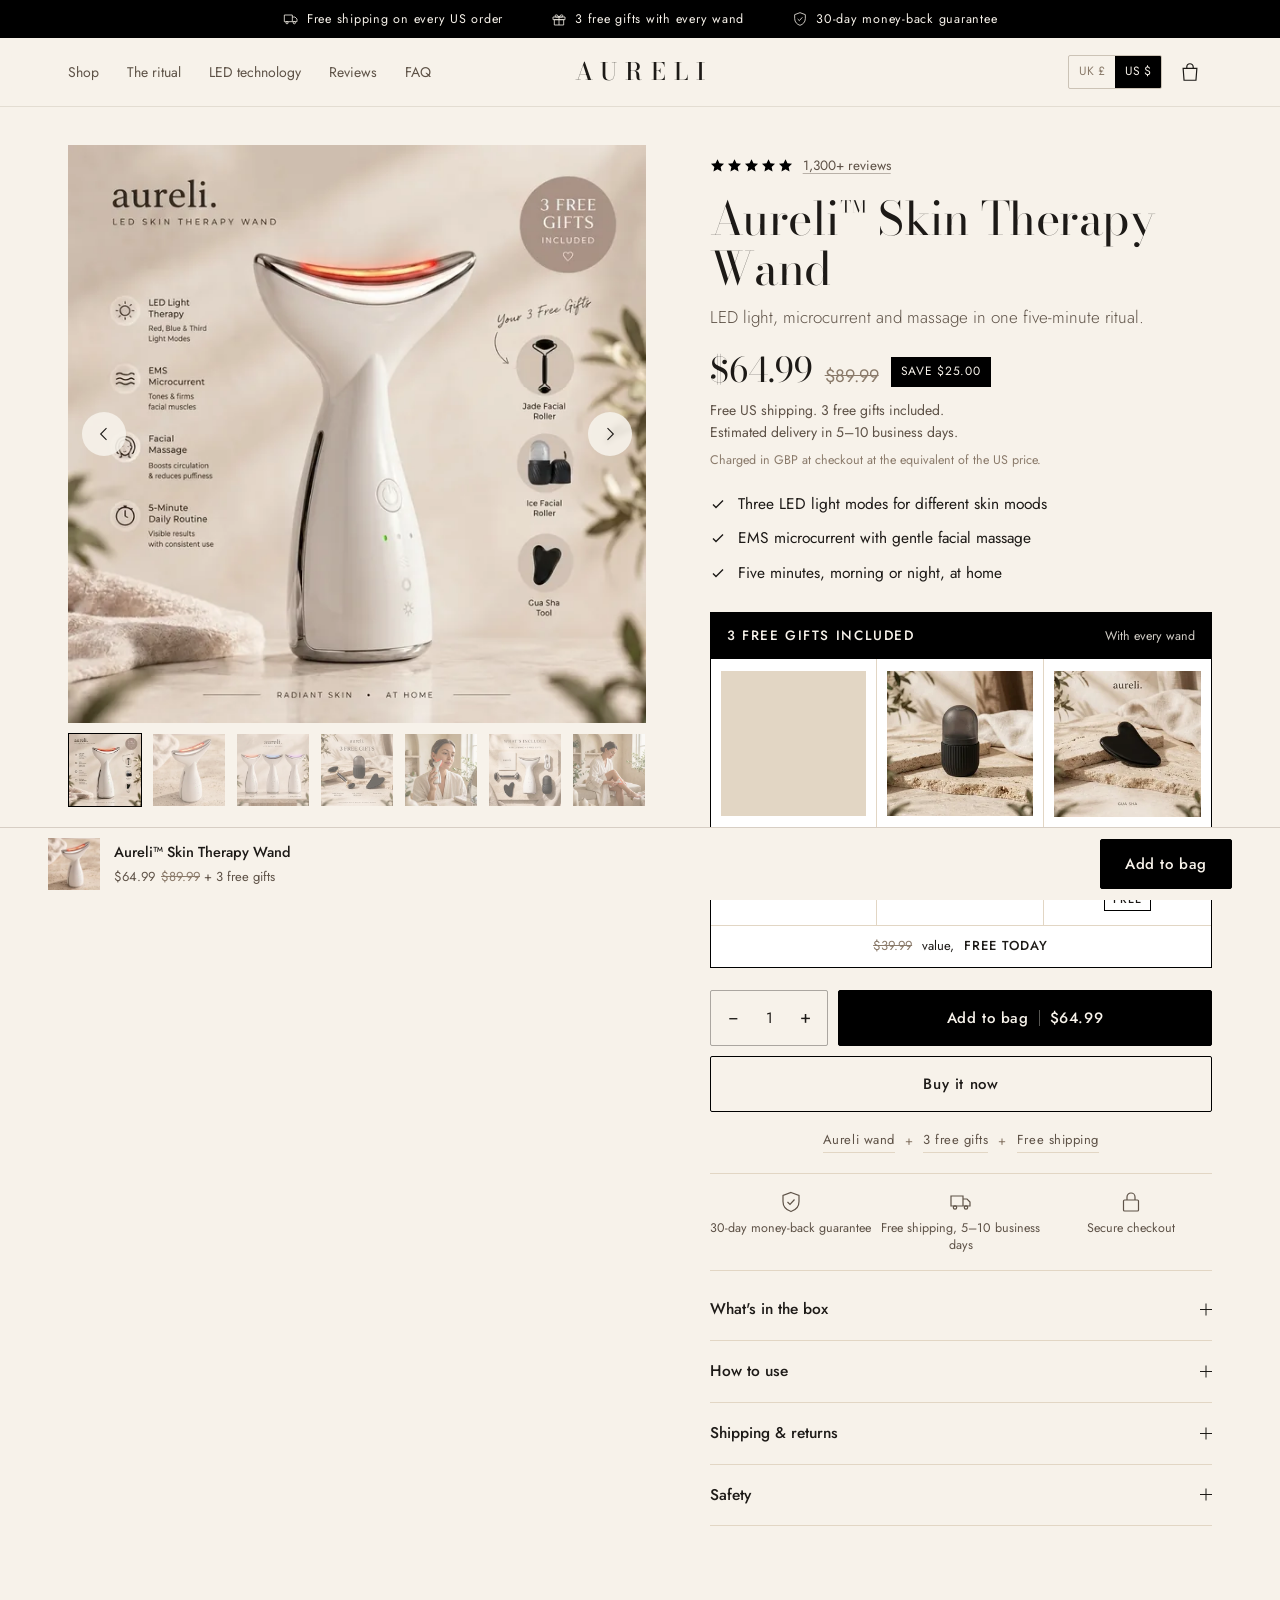
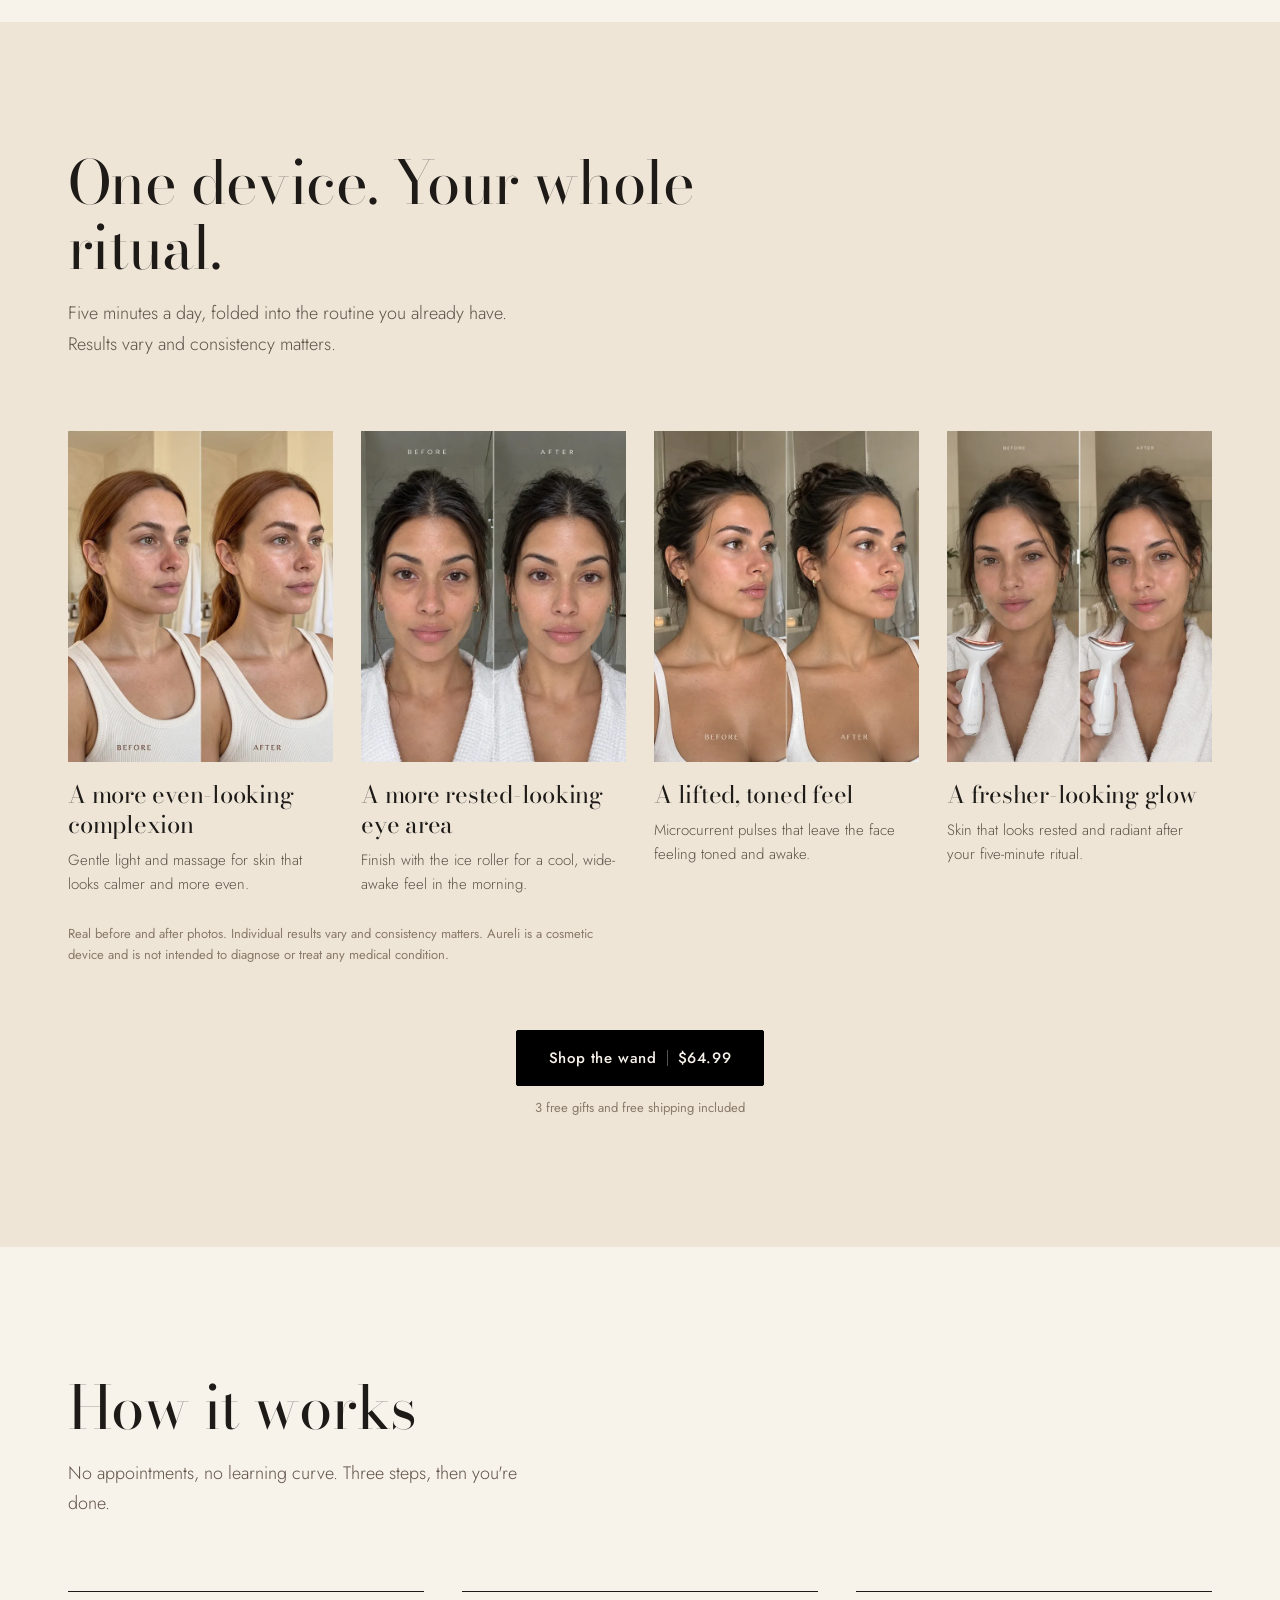
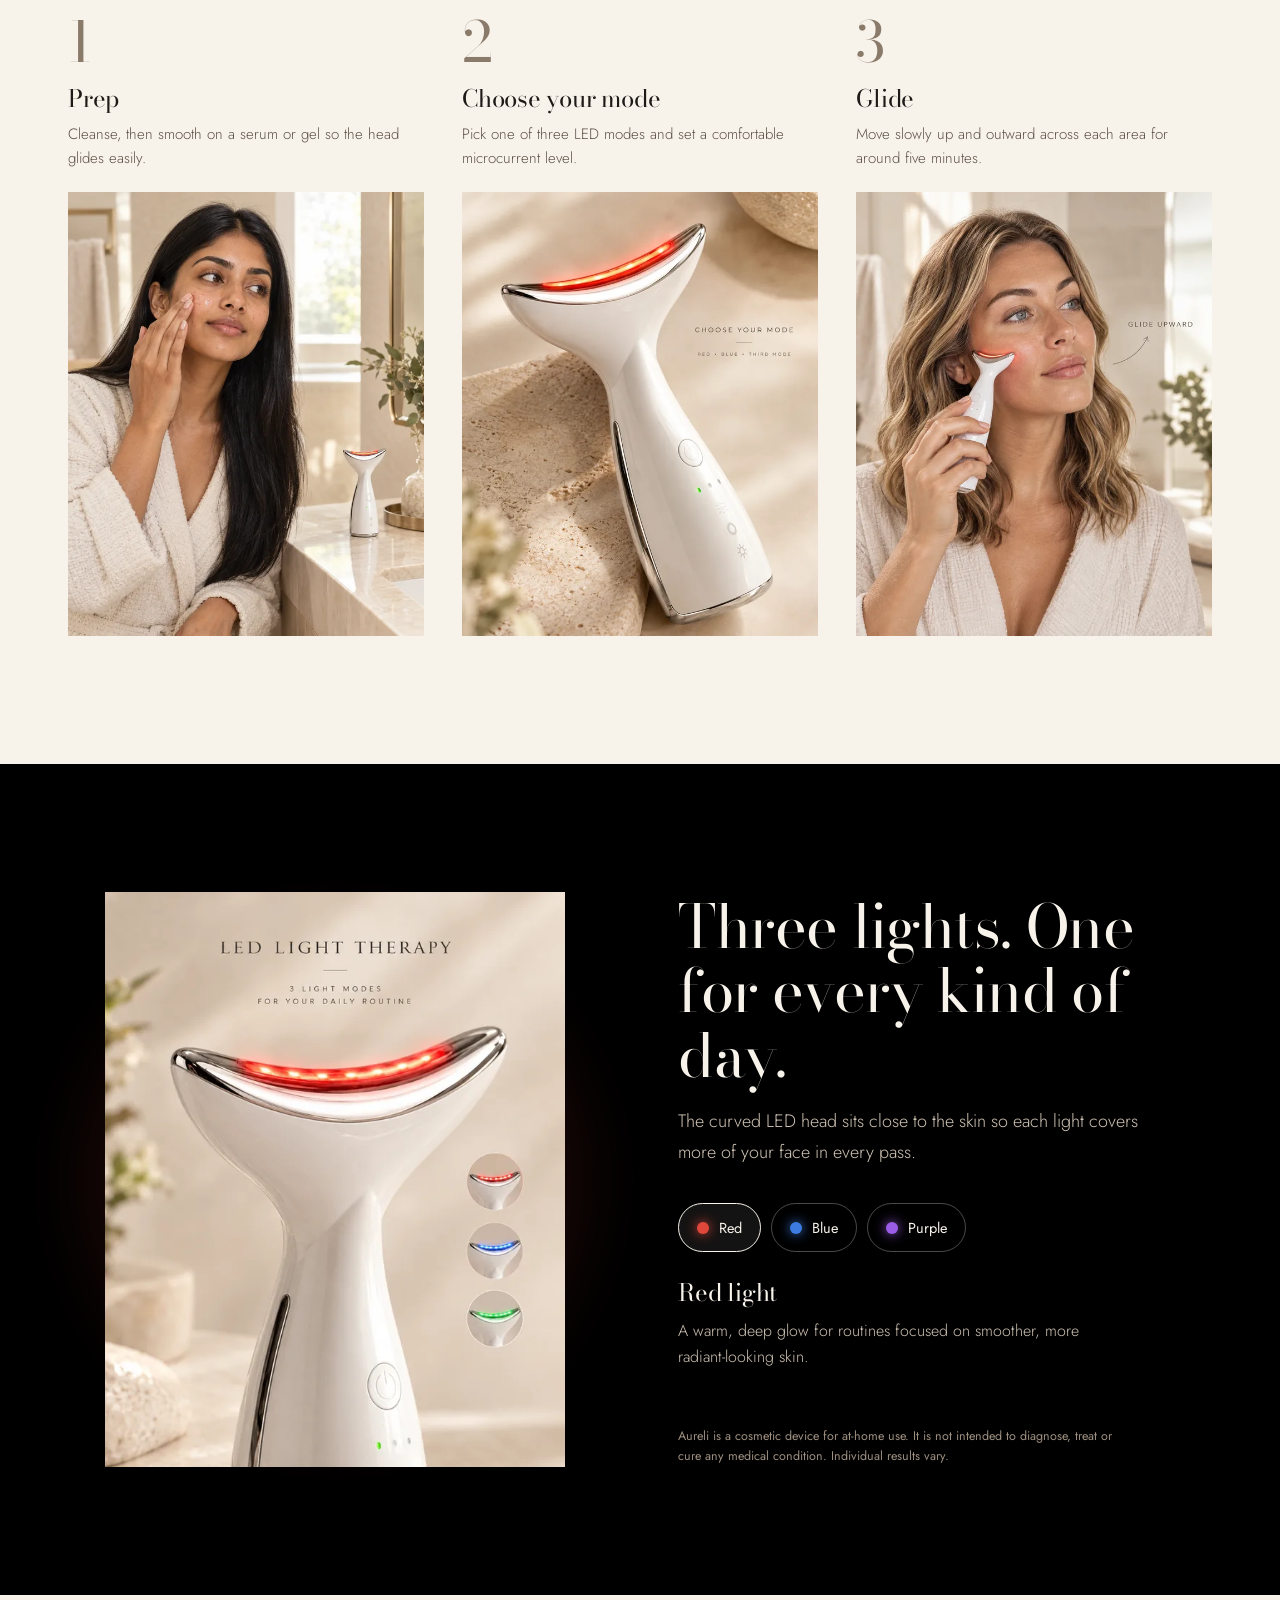
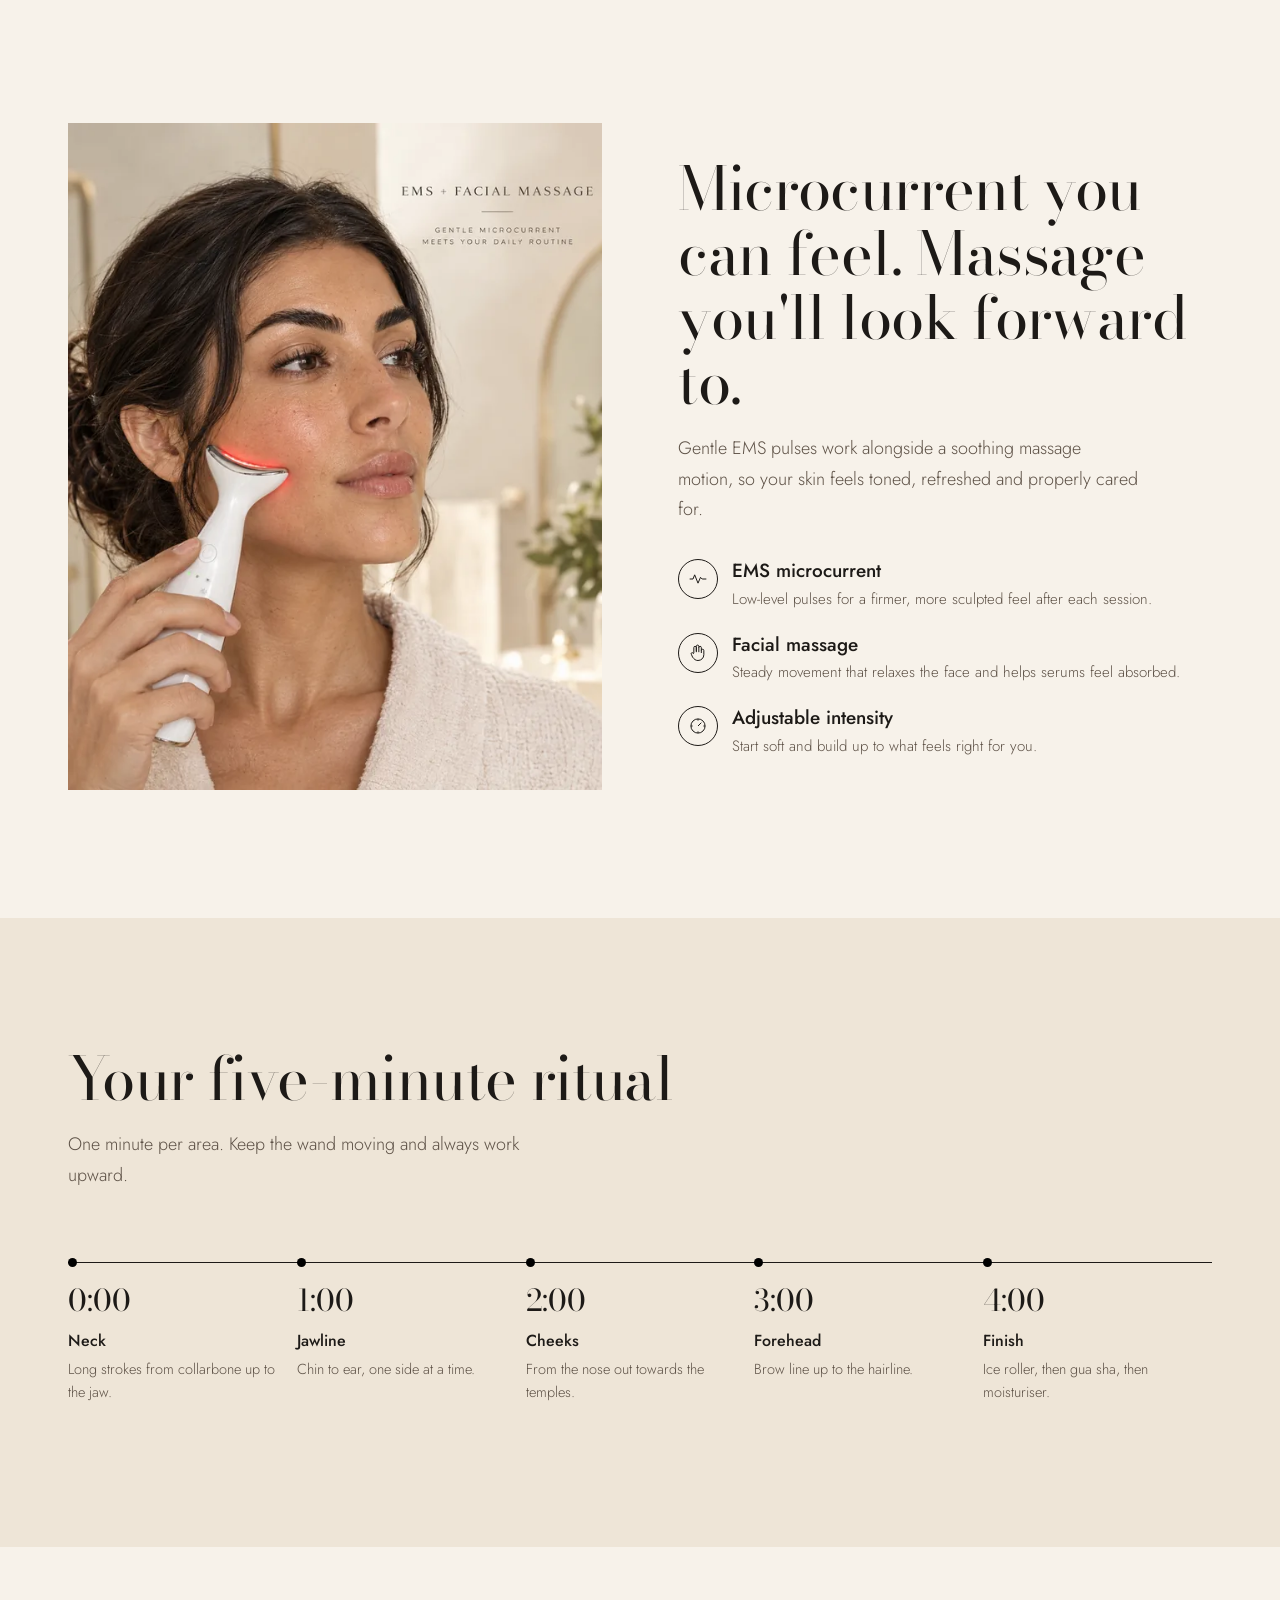
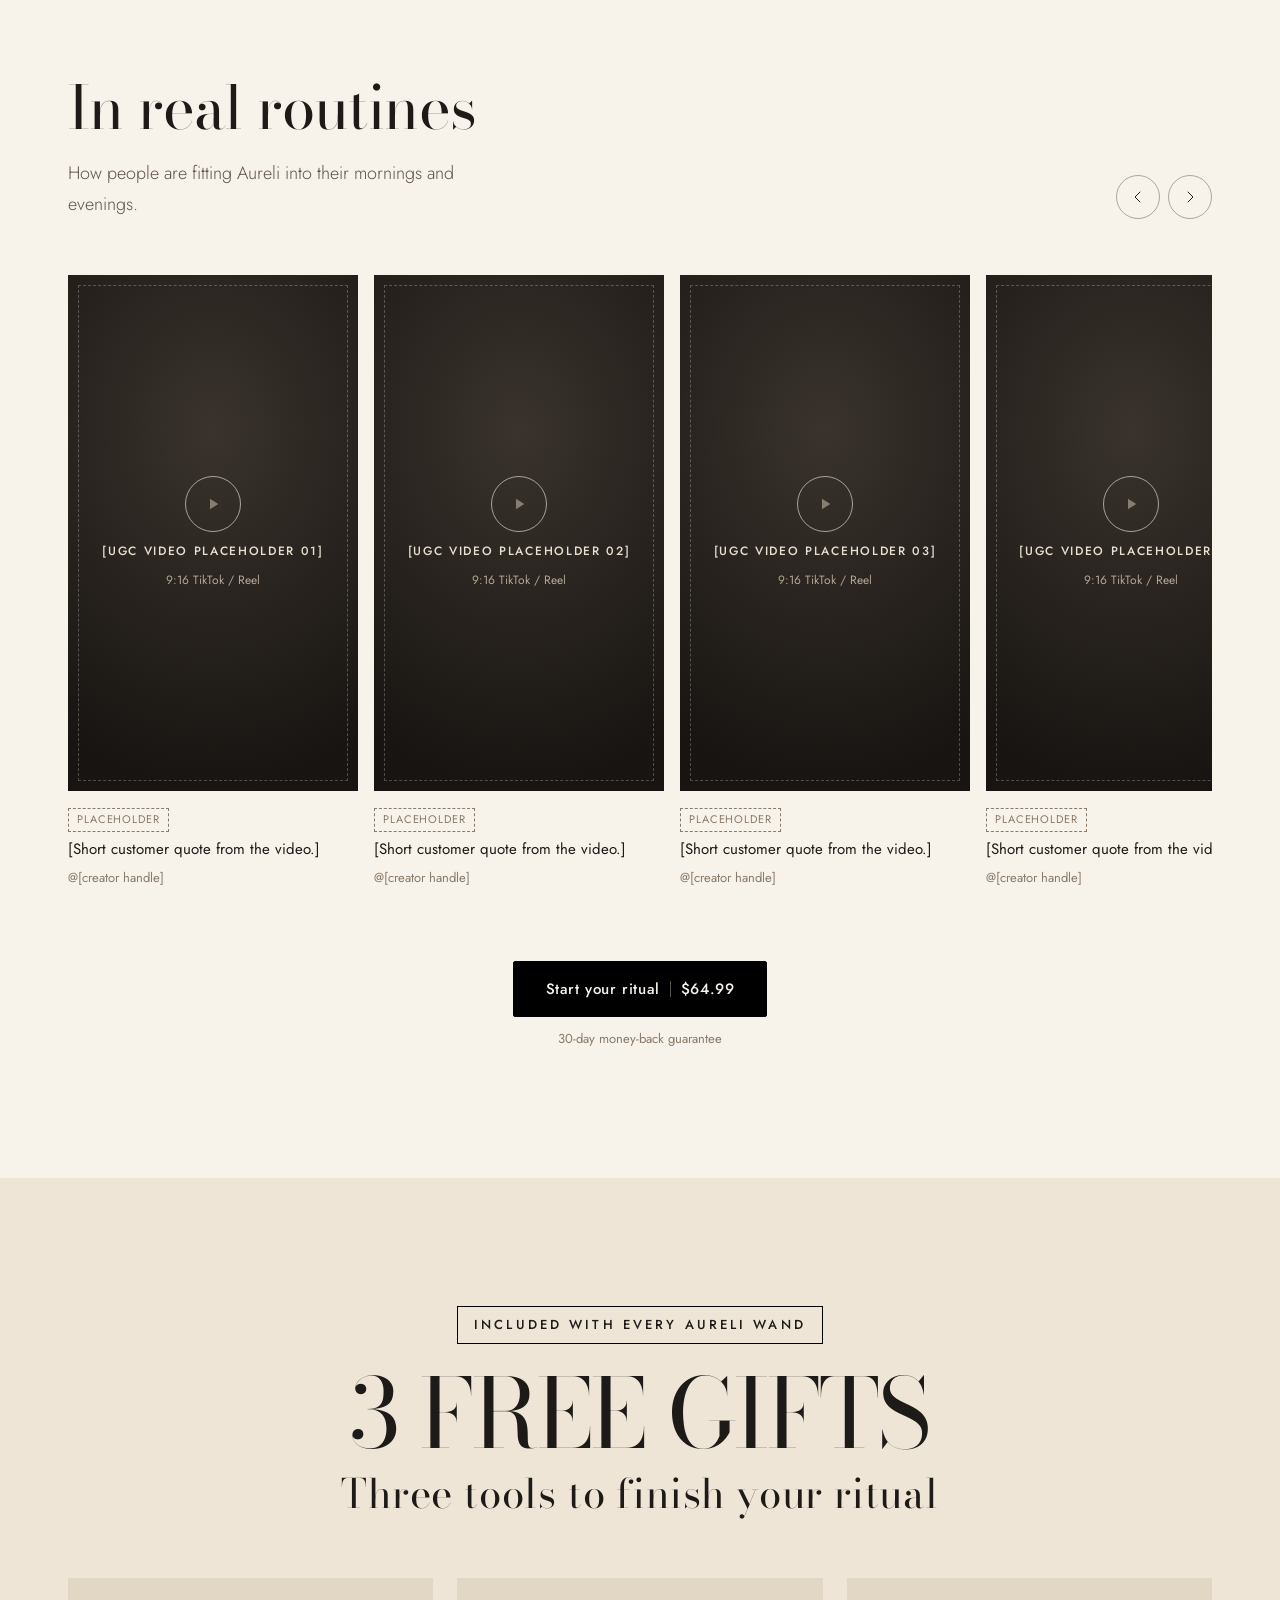
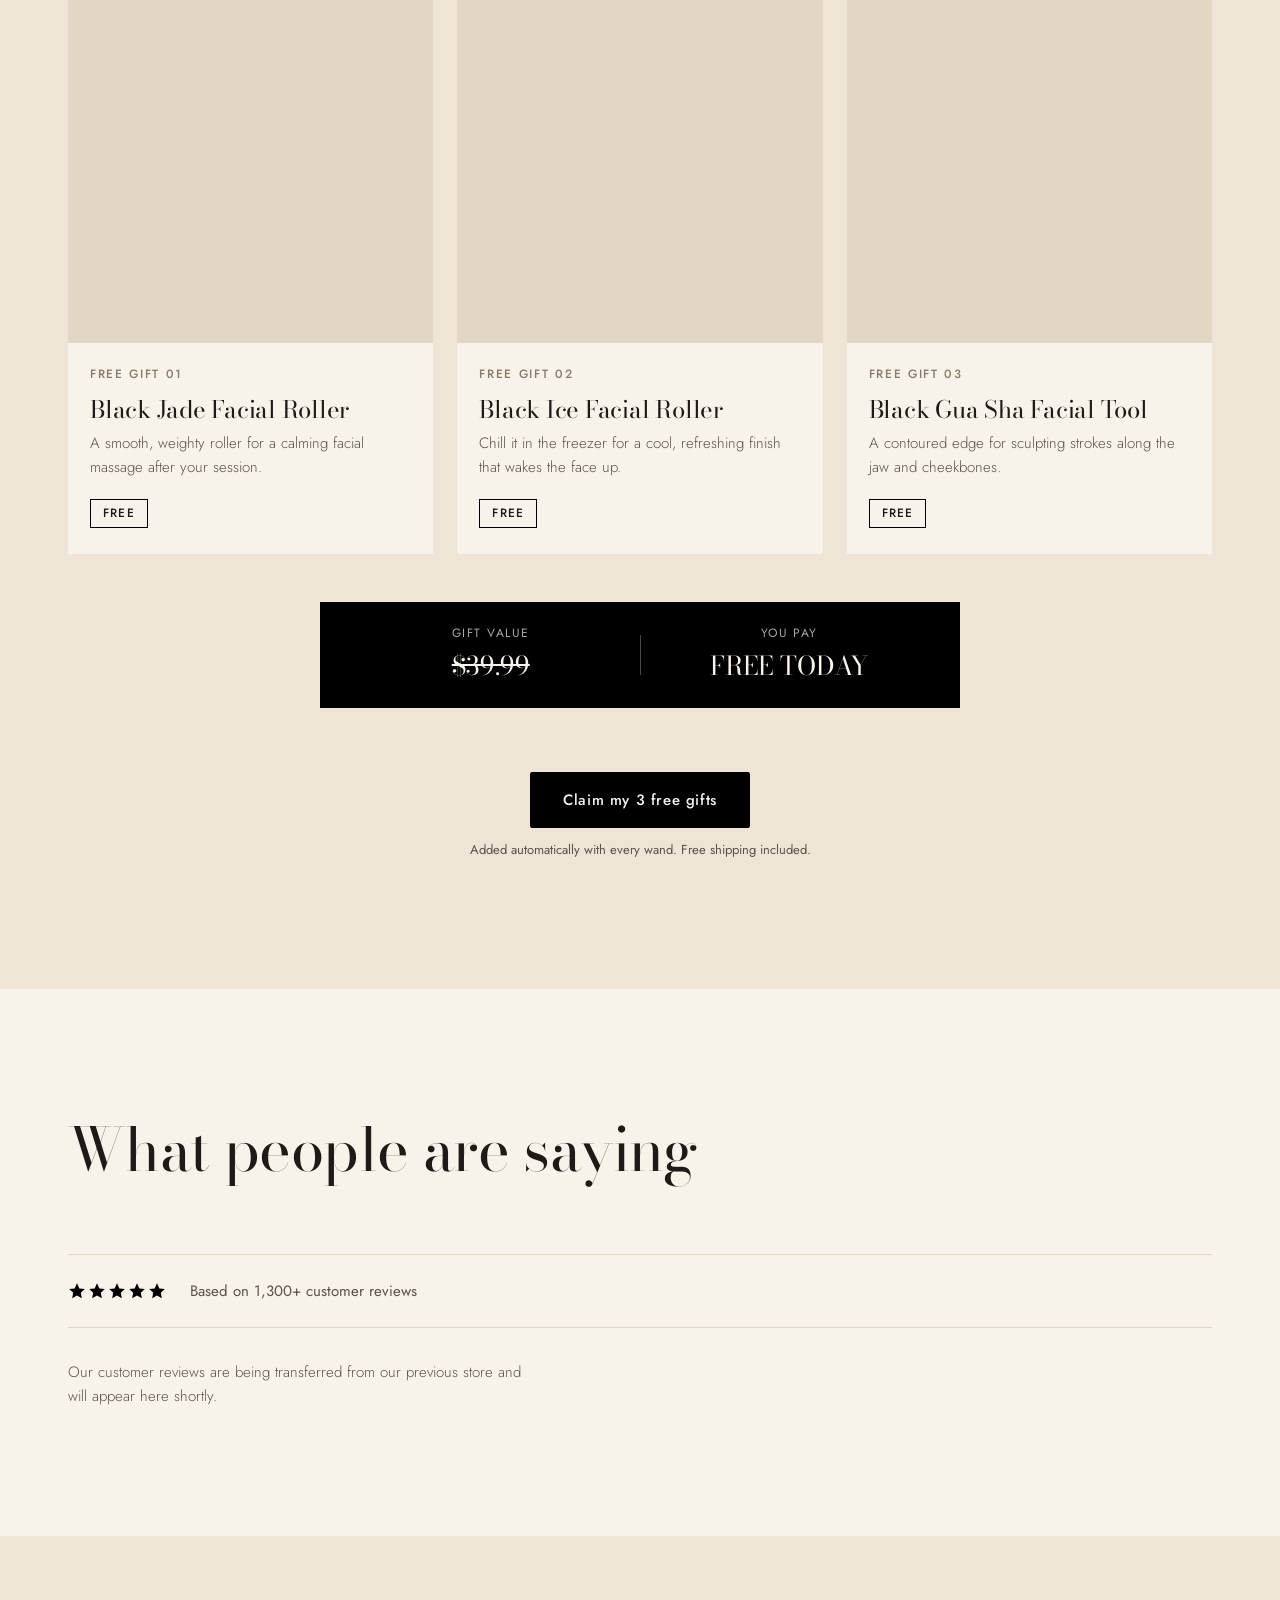
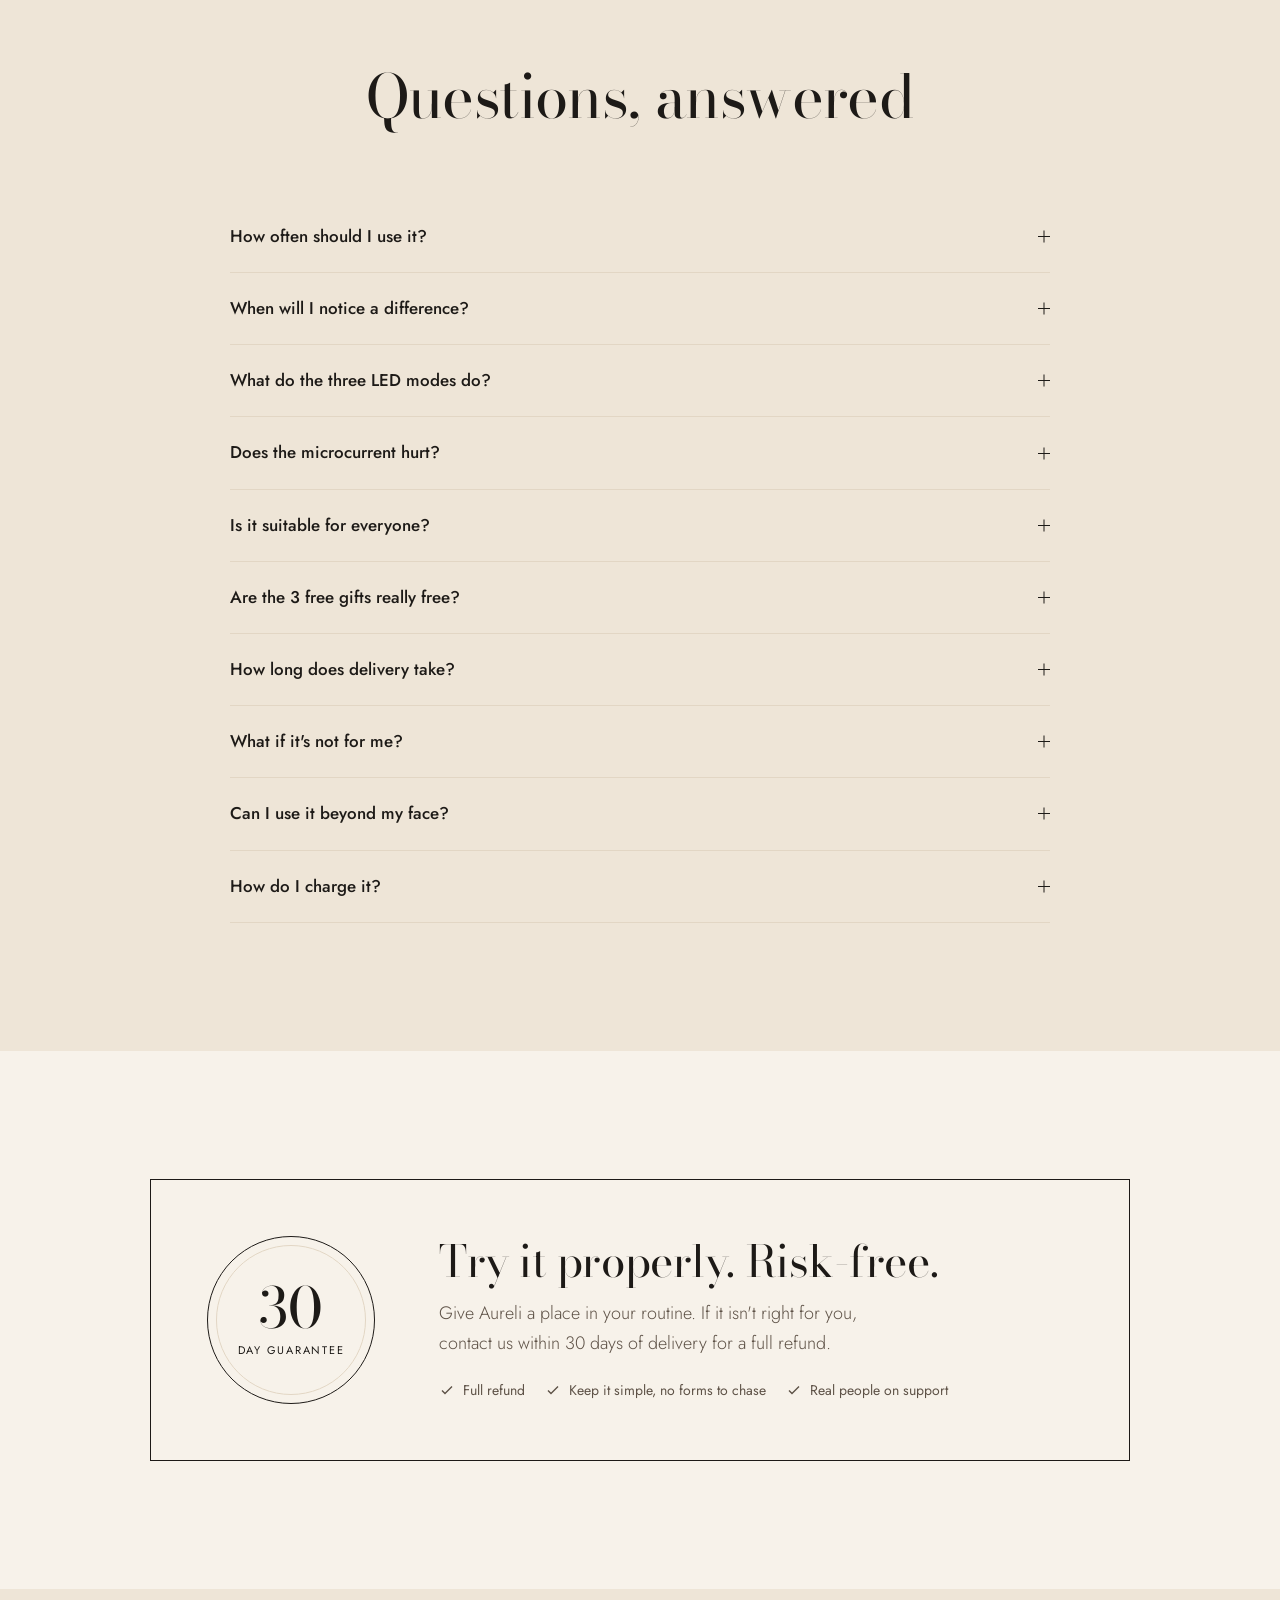
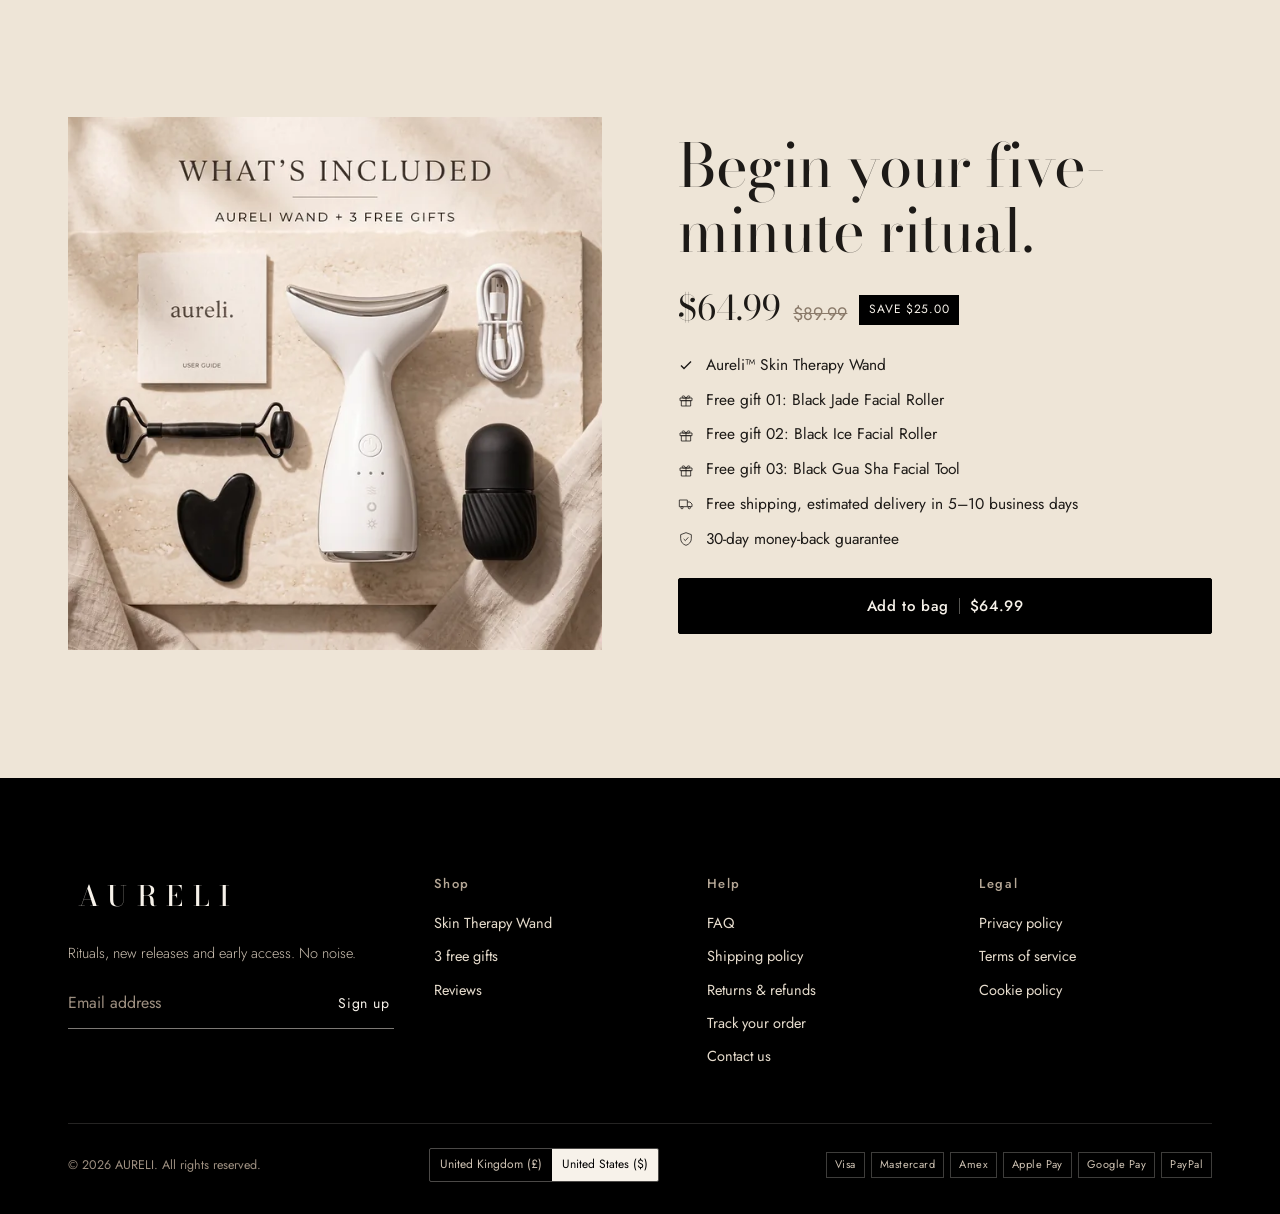
==== commit 831cd8af: "Add files via upload" ====
--- a/index.html
+++ b/index.html
@@ -182,6 +182,8 @@
 .price{font-family:var(--serif);font-size:34px;line-height:1}
 .compare{color:var(--taupe);text-decoration:line-through;font-size:18px}
 .save{background:var(--black);color:var(--ivory);font-size:12px;letter-spacing:.06em;padding:5px 10px;align-self:center}
+.fx-line{margin-top:6px;font-size:12.5px;color:var(--taupe)}
+.fx-line:empty{display:none}
 .ship-line{margin-top:8px;font-size:14px;color:var(--stone)}
 .ticks{list-style:none;padding:0;margin:22px 0 0;display:grid;gap:10px}
 .ticks li{display:flex;gap:12px;align-items:flex-start;font-size:15.5px}
@@ -604,6 +606,7 @@
         <span class="save">SAVE <span data-p="save">£30.00</span></span>
       </div>
       <p class="ship-line reveal d2"><span data-market-text="shippingShort">Free UK shipping</span>. 3 free gifts included.<br>Estimated delivery in 5–10 business days.</p>
+      <p class="fx-line" data-market-text="fxNote"></p>
 
       <ul class="ticks reveal d3">
         <li><svg width="16" height="16"><use href="#i-check"/></svg>Three LED light modes for different skin moods</li>
@@ -1061,13 +1064,15 @@
       label: "UK", currency: "GBP", locale: "en-GB",
       price: 49.99, compare: 79.99, giftValue: 29.99,
       shipping: "Free shipping on every UK order",
-      shippingShort: "Free UK shipping"
+      shippingShort: "Free UK shipping",
+      fxNote: ""
     },
     US: {
       label: "US", currency: "USD", locale: "en-US",
       price: 64.99, compare: 89.99, giftValue: 39.99, // confirm the US gift value
       shipping: "Free shipping on every US order",
-      shippingShort: "Free US shipping"
+      shippingShort: "Free US shipping",
+      fxNote: "Charged in GBP at checkout at the equivalent of the US price."
     }
   }
 };
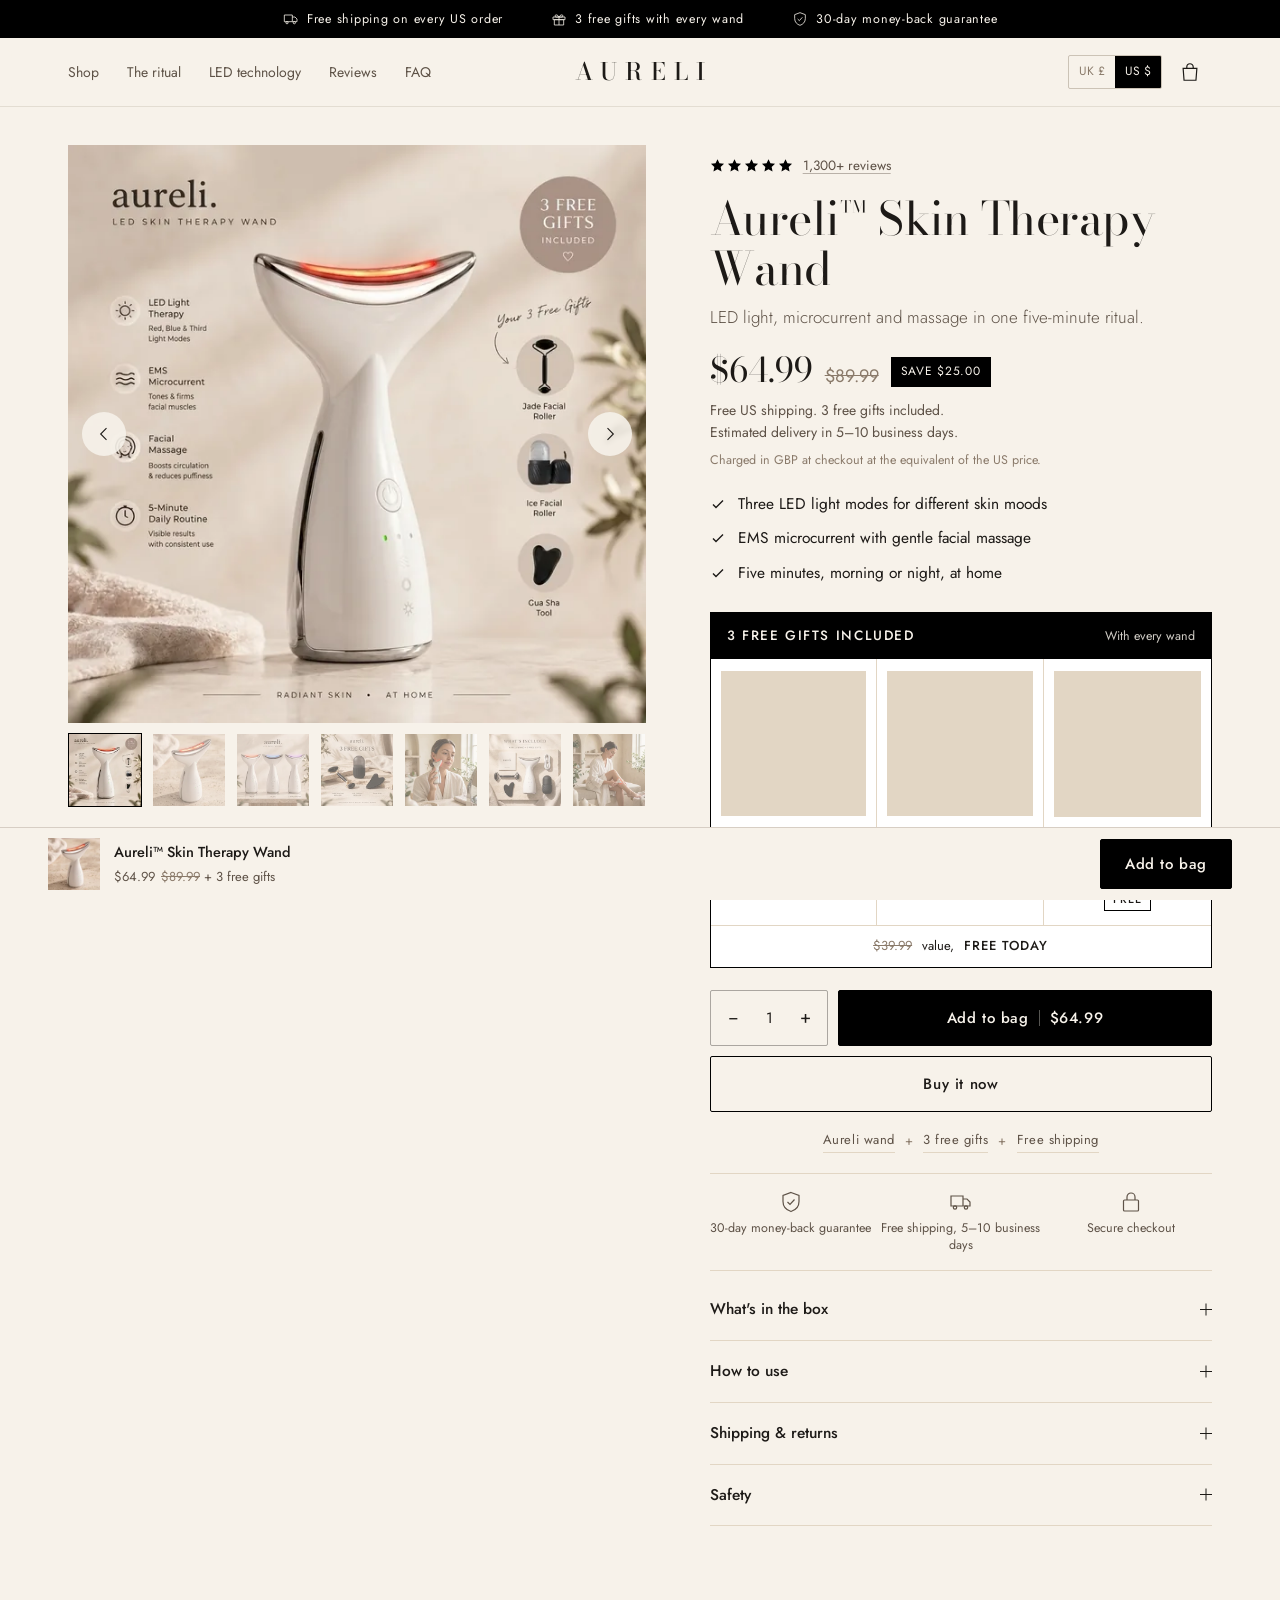
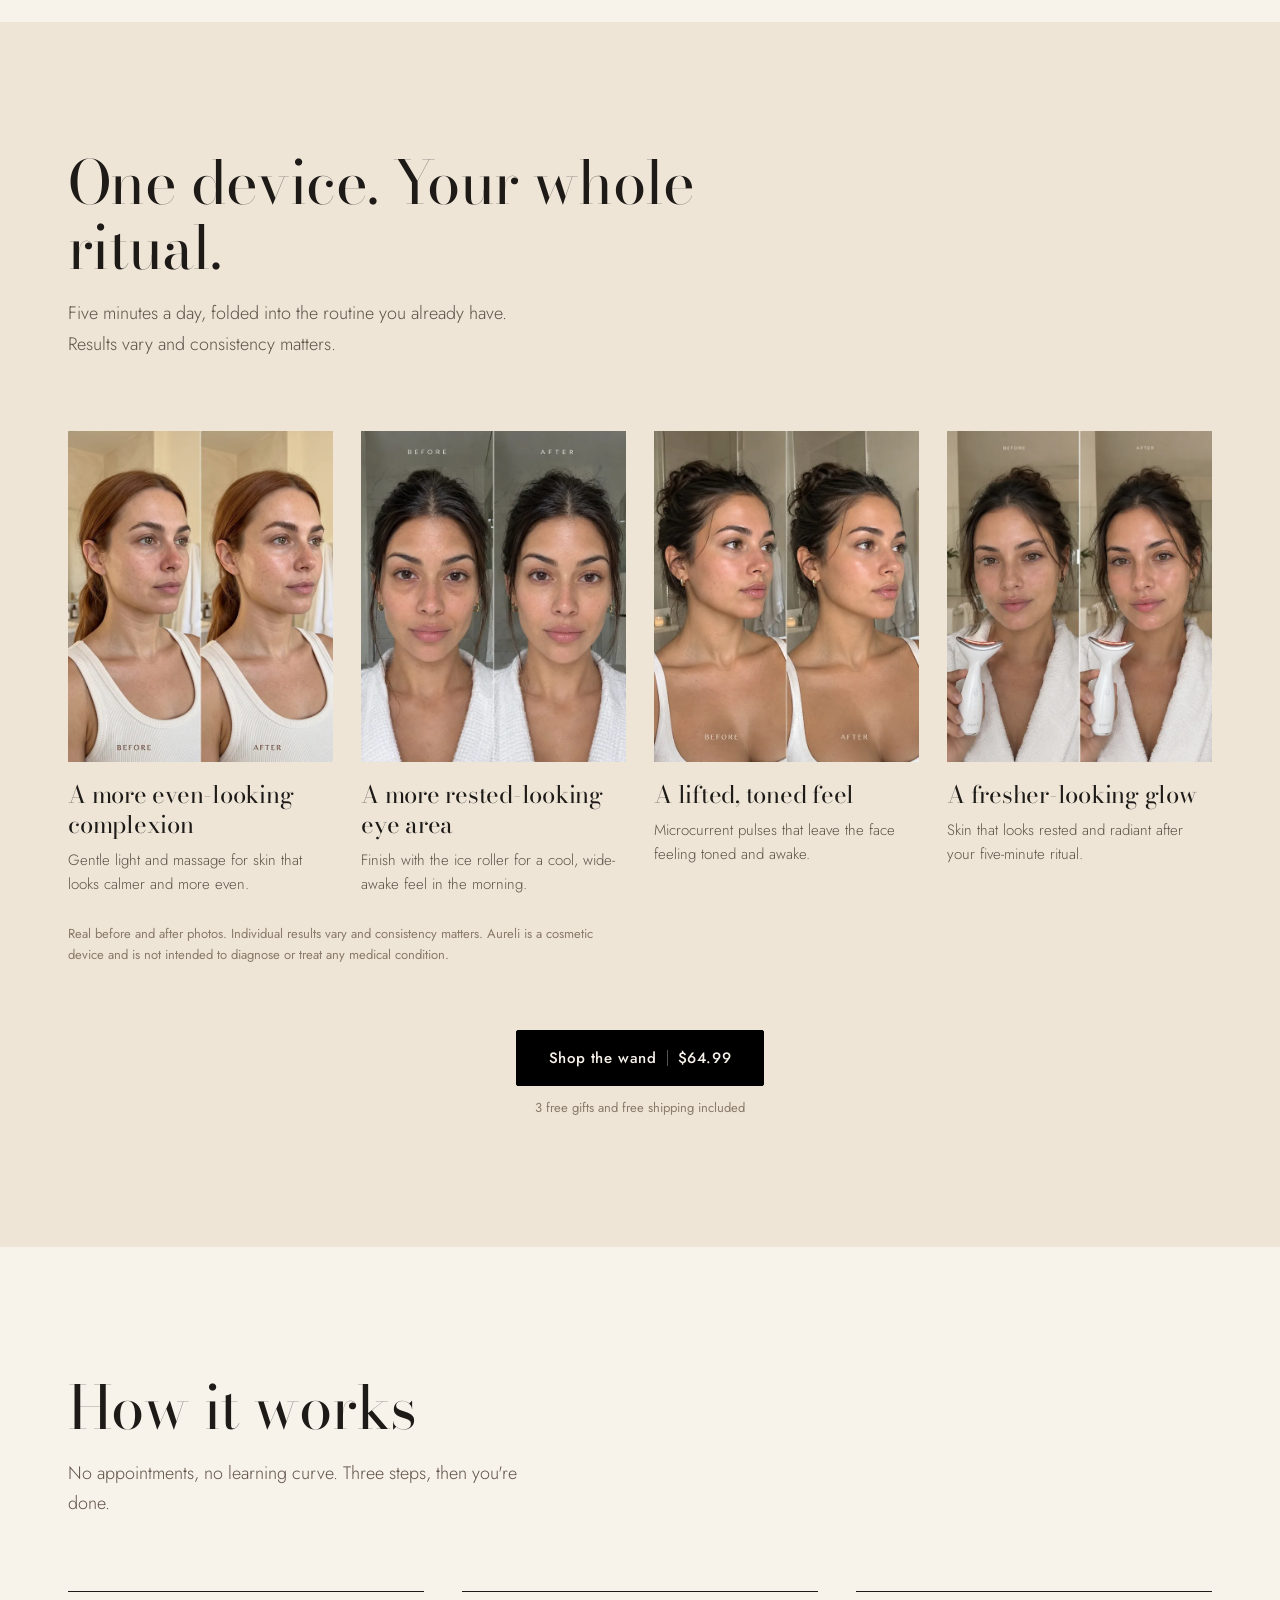
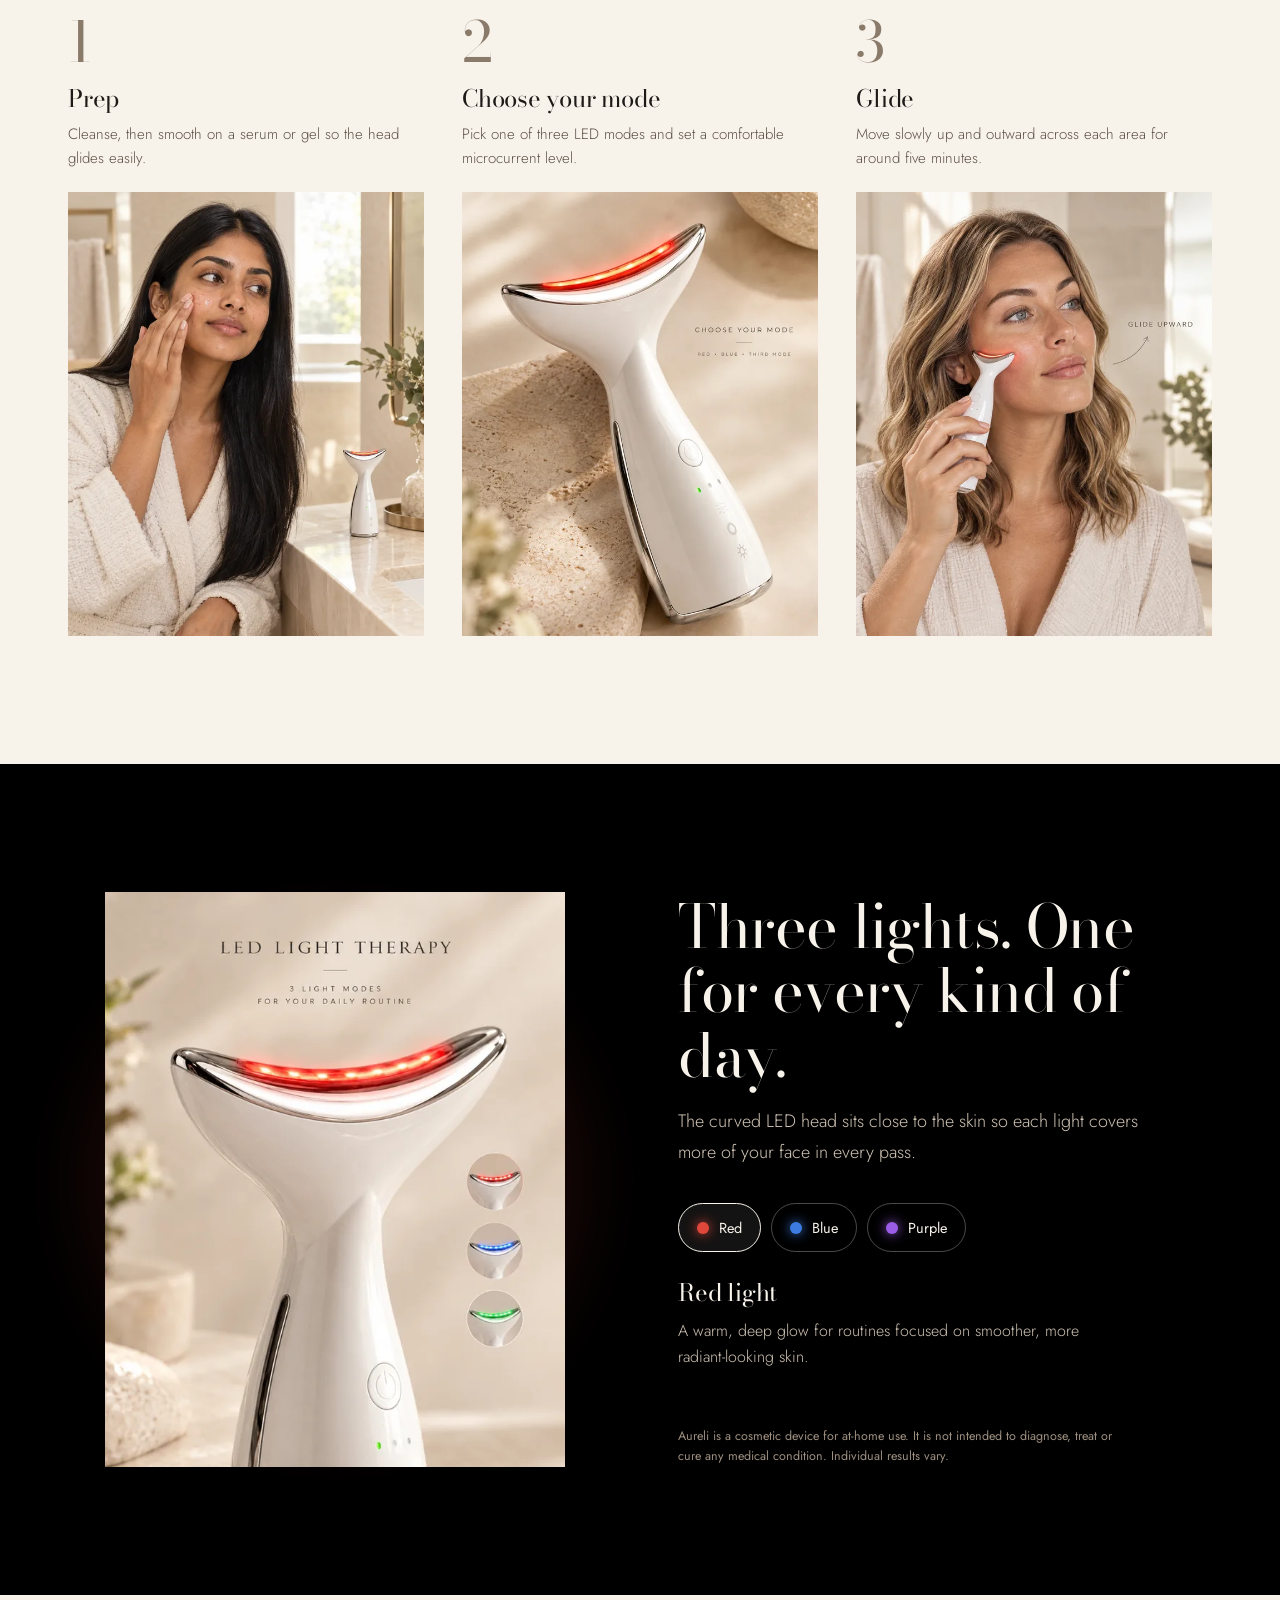
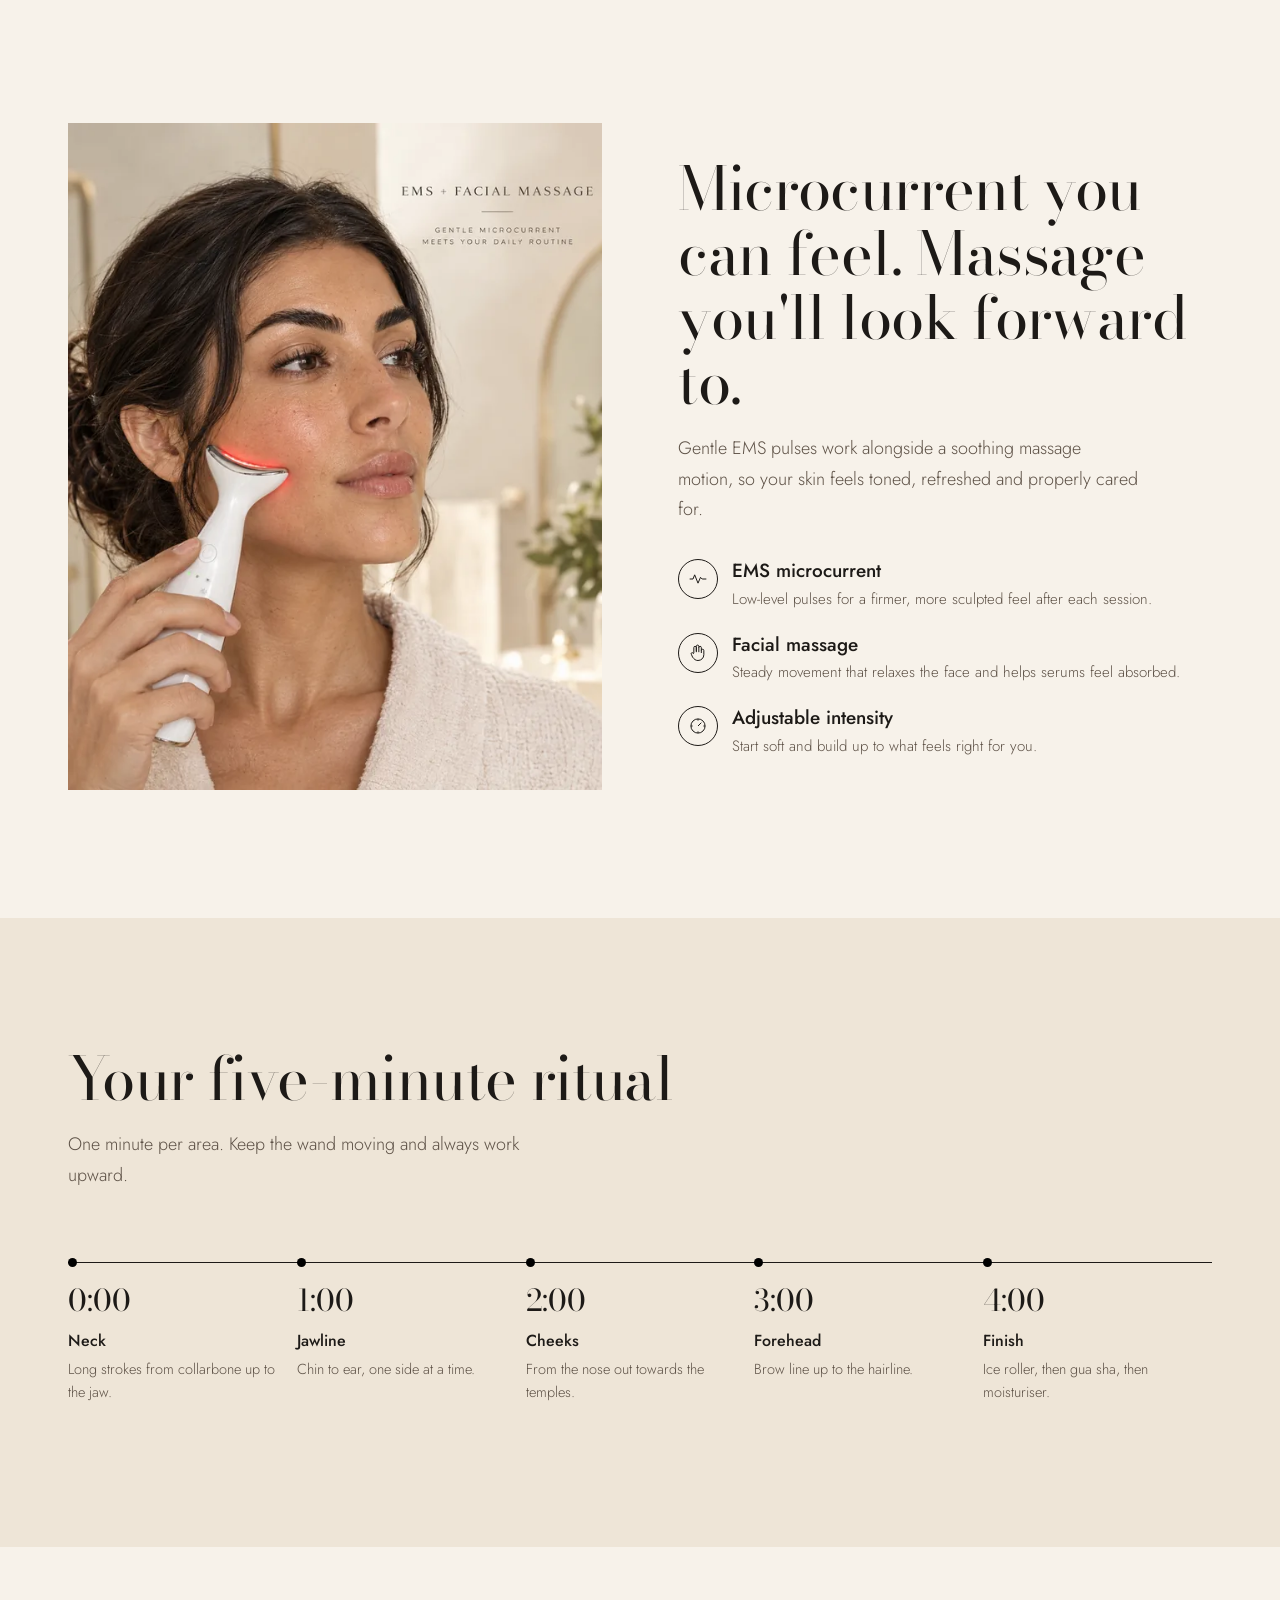
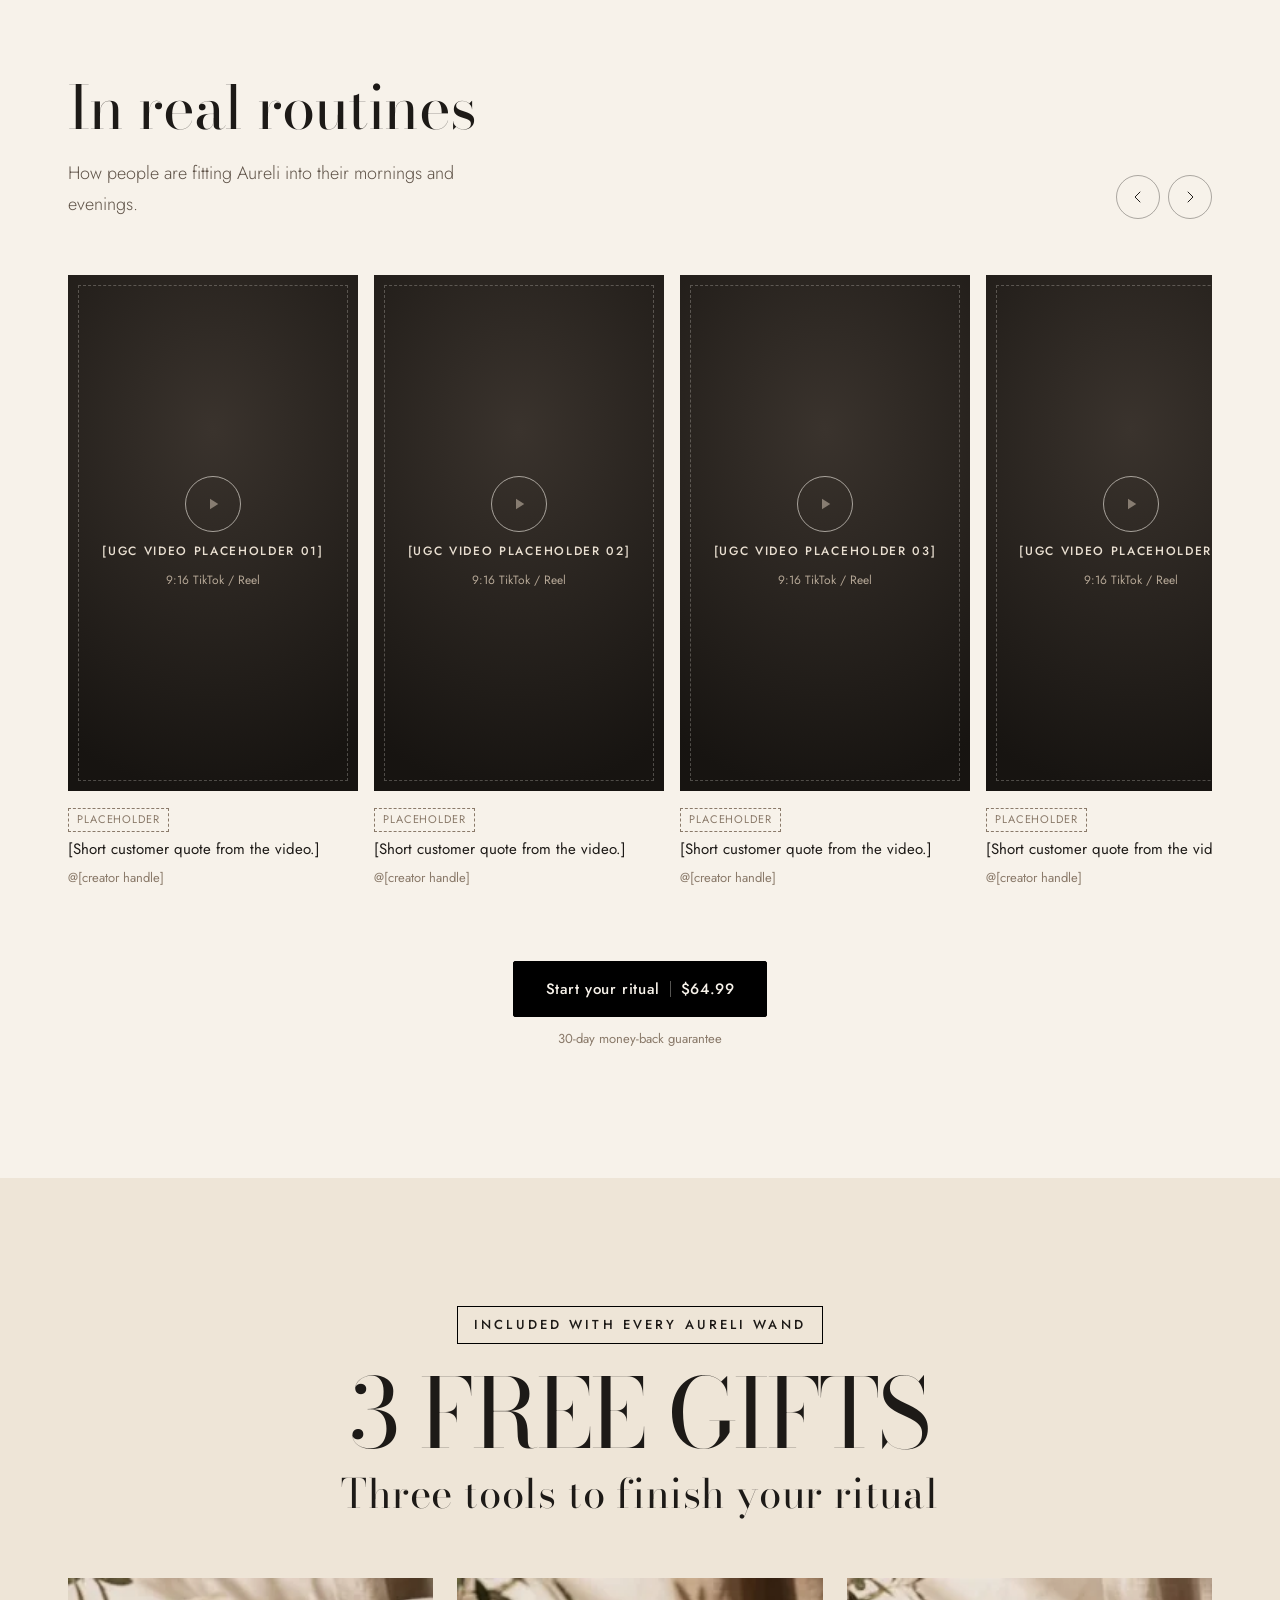
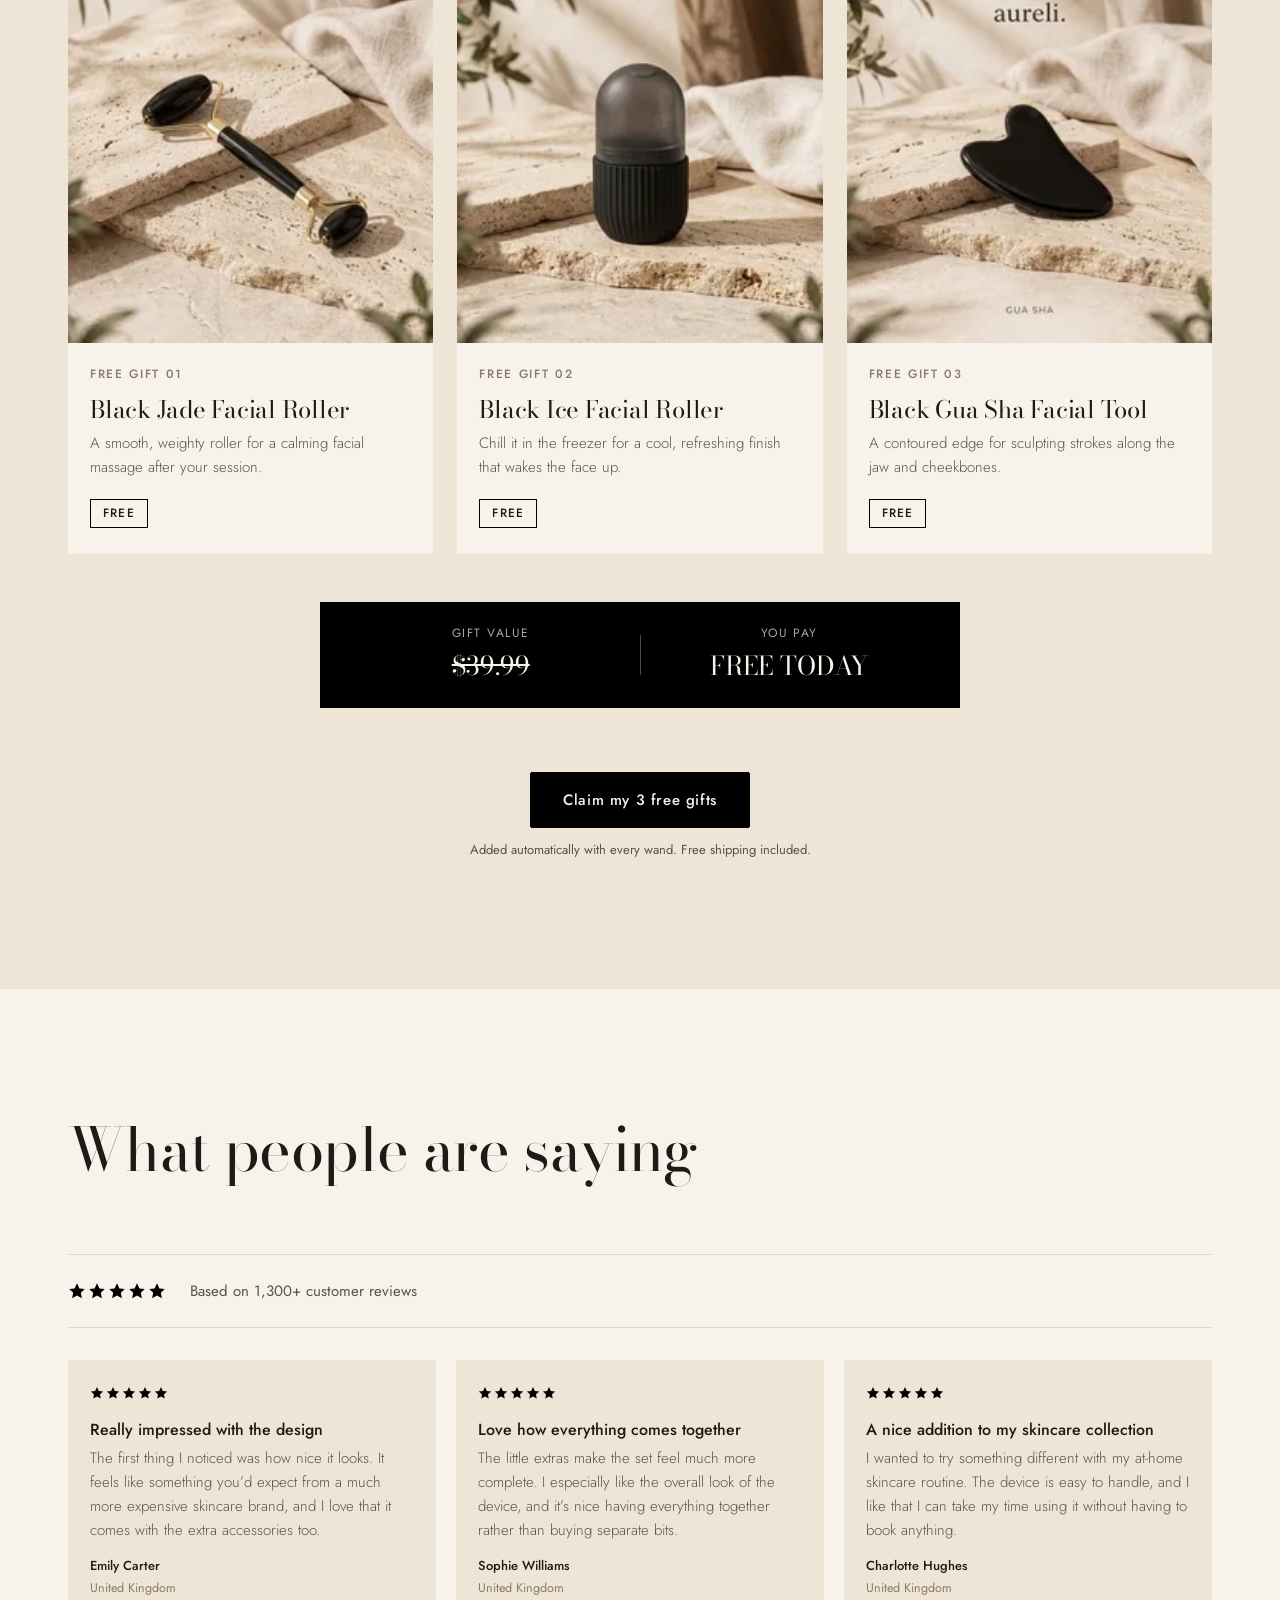
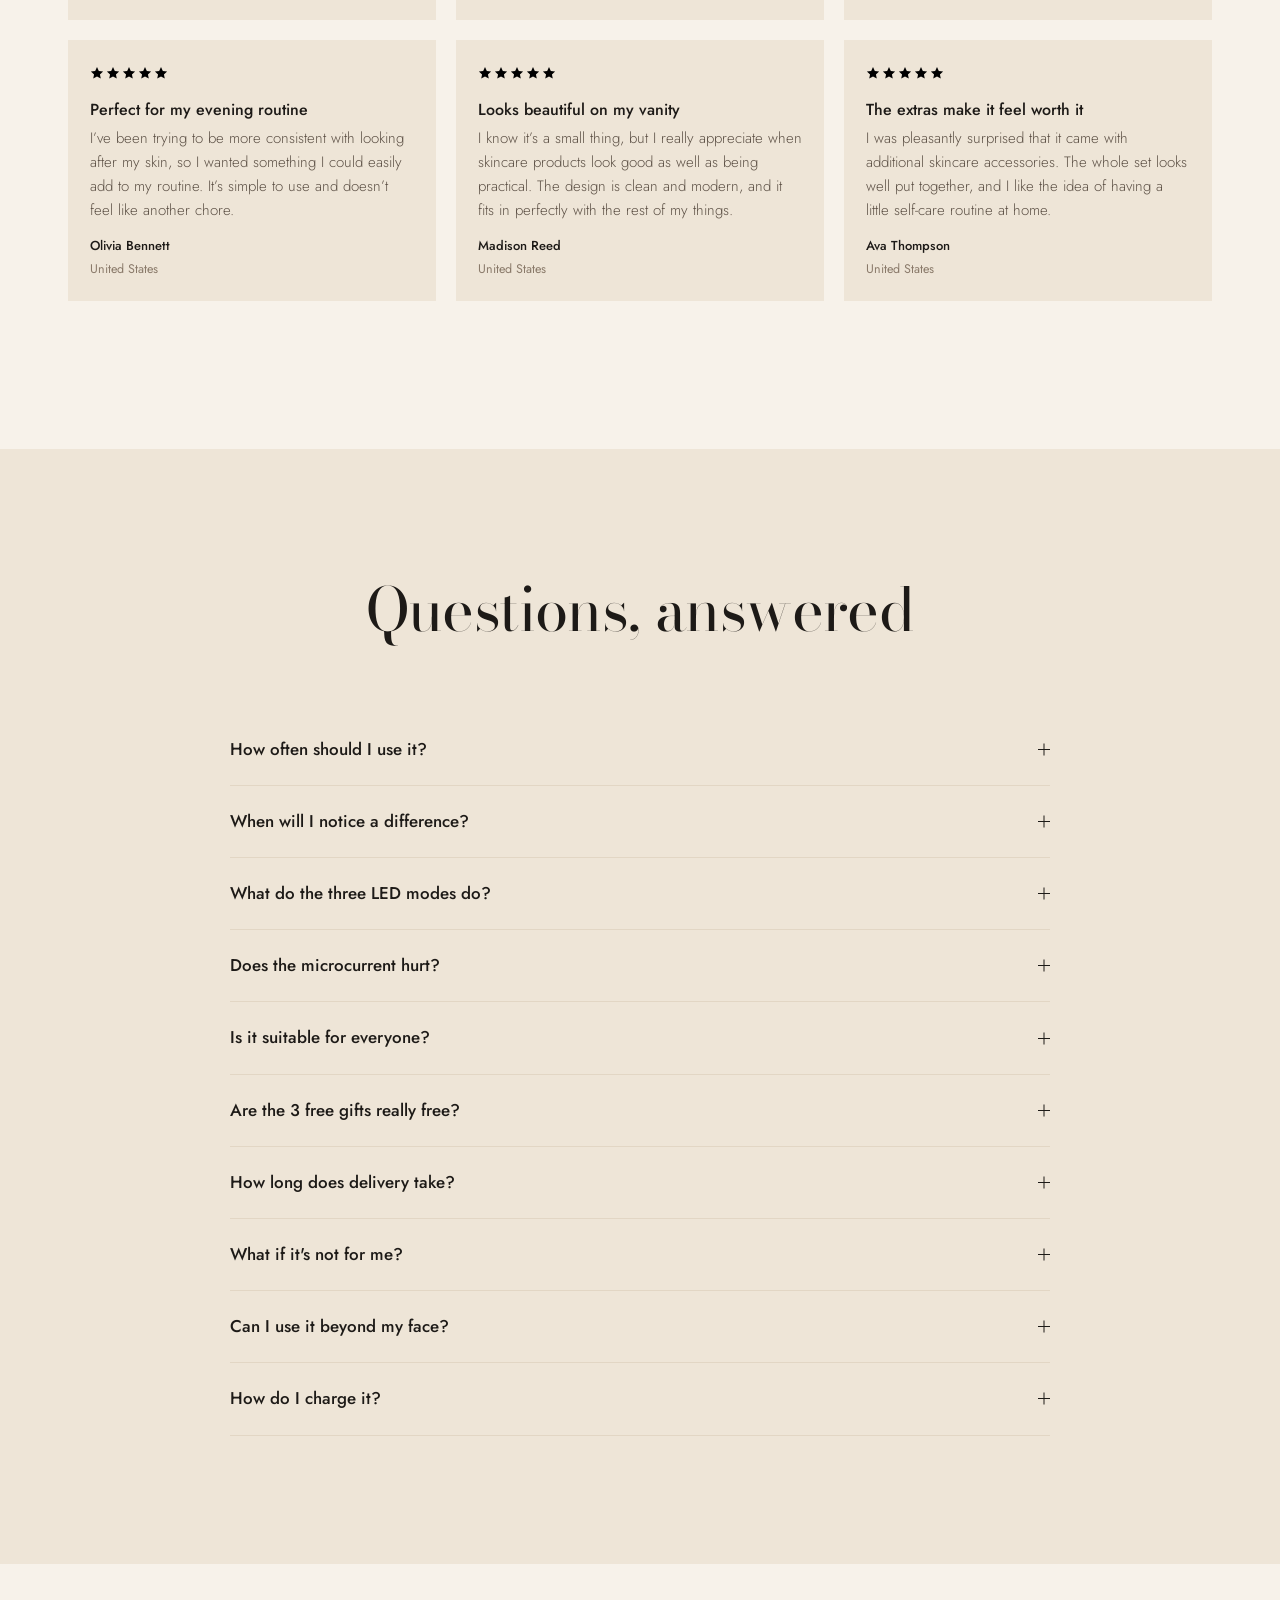
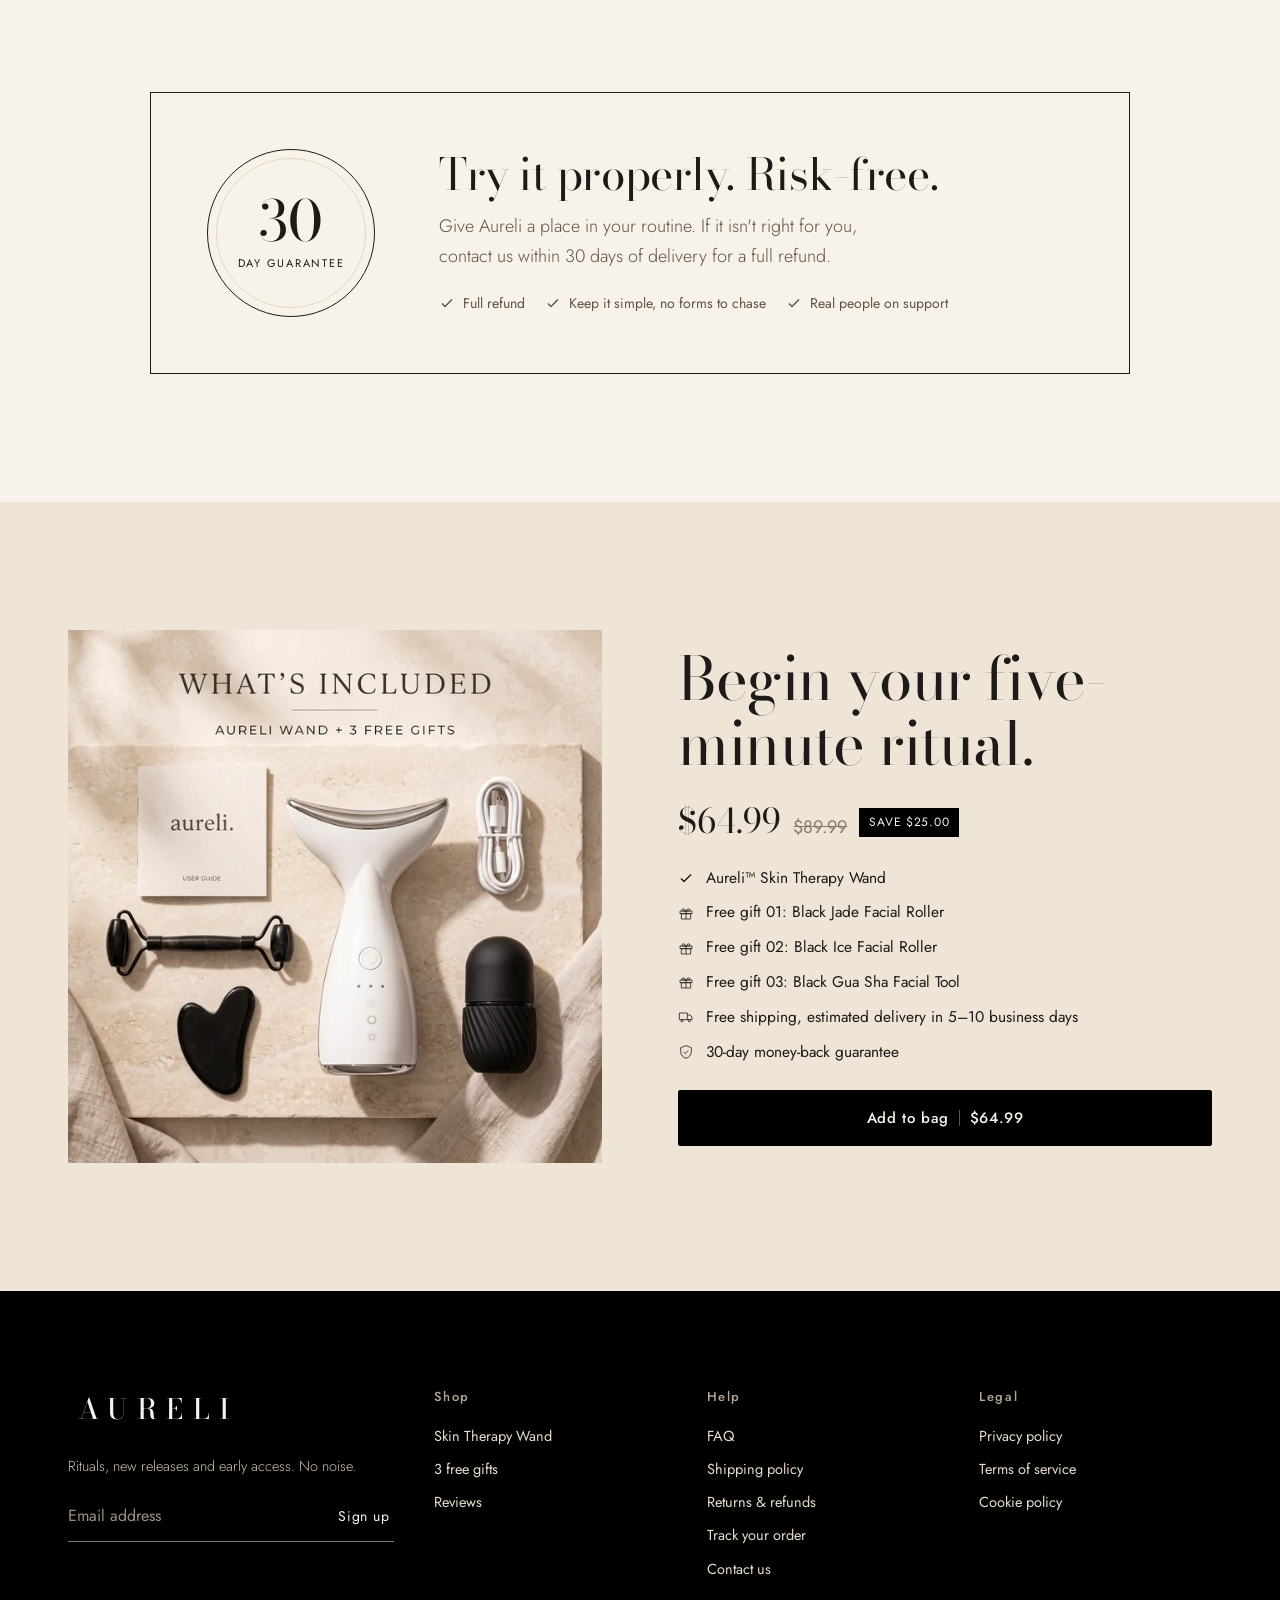
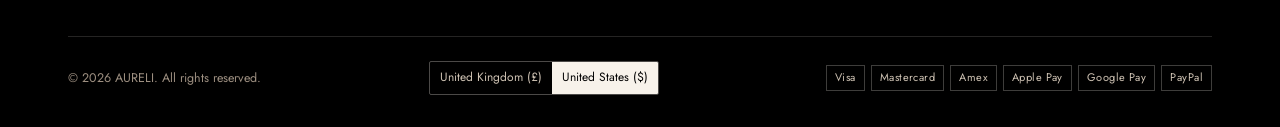
==== commit 226aaa6e: "Add files via upload" ====
--- a/index.html
+++ b/index.html
@@ -370,6 +370,8 @@
 .rev-more[hidden]{display:none}
 .review .media > img{position:static;height:auto}
 .review time{white-space:nowrap}
+.rev-who{color:var(--ink);font-weight:500}
+.rev-who small{display:block;font-weight:400;color:var(--taupe);font-size:12.5px;margin-top:2px}
 .rev-grid{columns:3 280px;column-gap:20px}
 .review{break-inside:avoid;background:var(--sand);margin:0 0 20px;padding:22px}
 .review .media{margin:-22px -22px 18px}
@@ -1351,7 +1353,7 @@
       <span class="stars" role="img" aria-label="${n} out of 5 stars">${star.repeat(n)}</span>
       ${r.title ? `<h3>${esc(r.title)}</h3>` : ""}
       <p>${esc(r.body)}</p>
-      <footer><span>${esc(r.name)}</span>${r.date ? `<time datetime="${esc(r.date)}">${fmtDate(r.date)}</time>` : ""}</footer>
+      <footer><span class="rev-who">${esc(r.name)}${r.location ? `<small>${esc(r.location)}</small>` : ""}</span>${r.date ? `<time datetime="${esc(r.date)}">${fmtDate(r.date)}</time>` : ""}</footer>
     </article>`;
   };
   const page = () => {
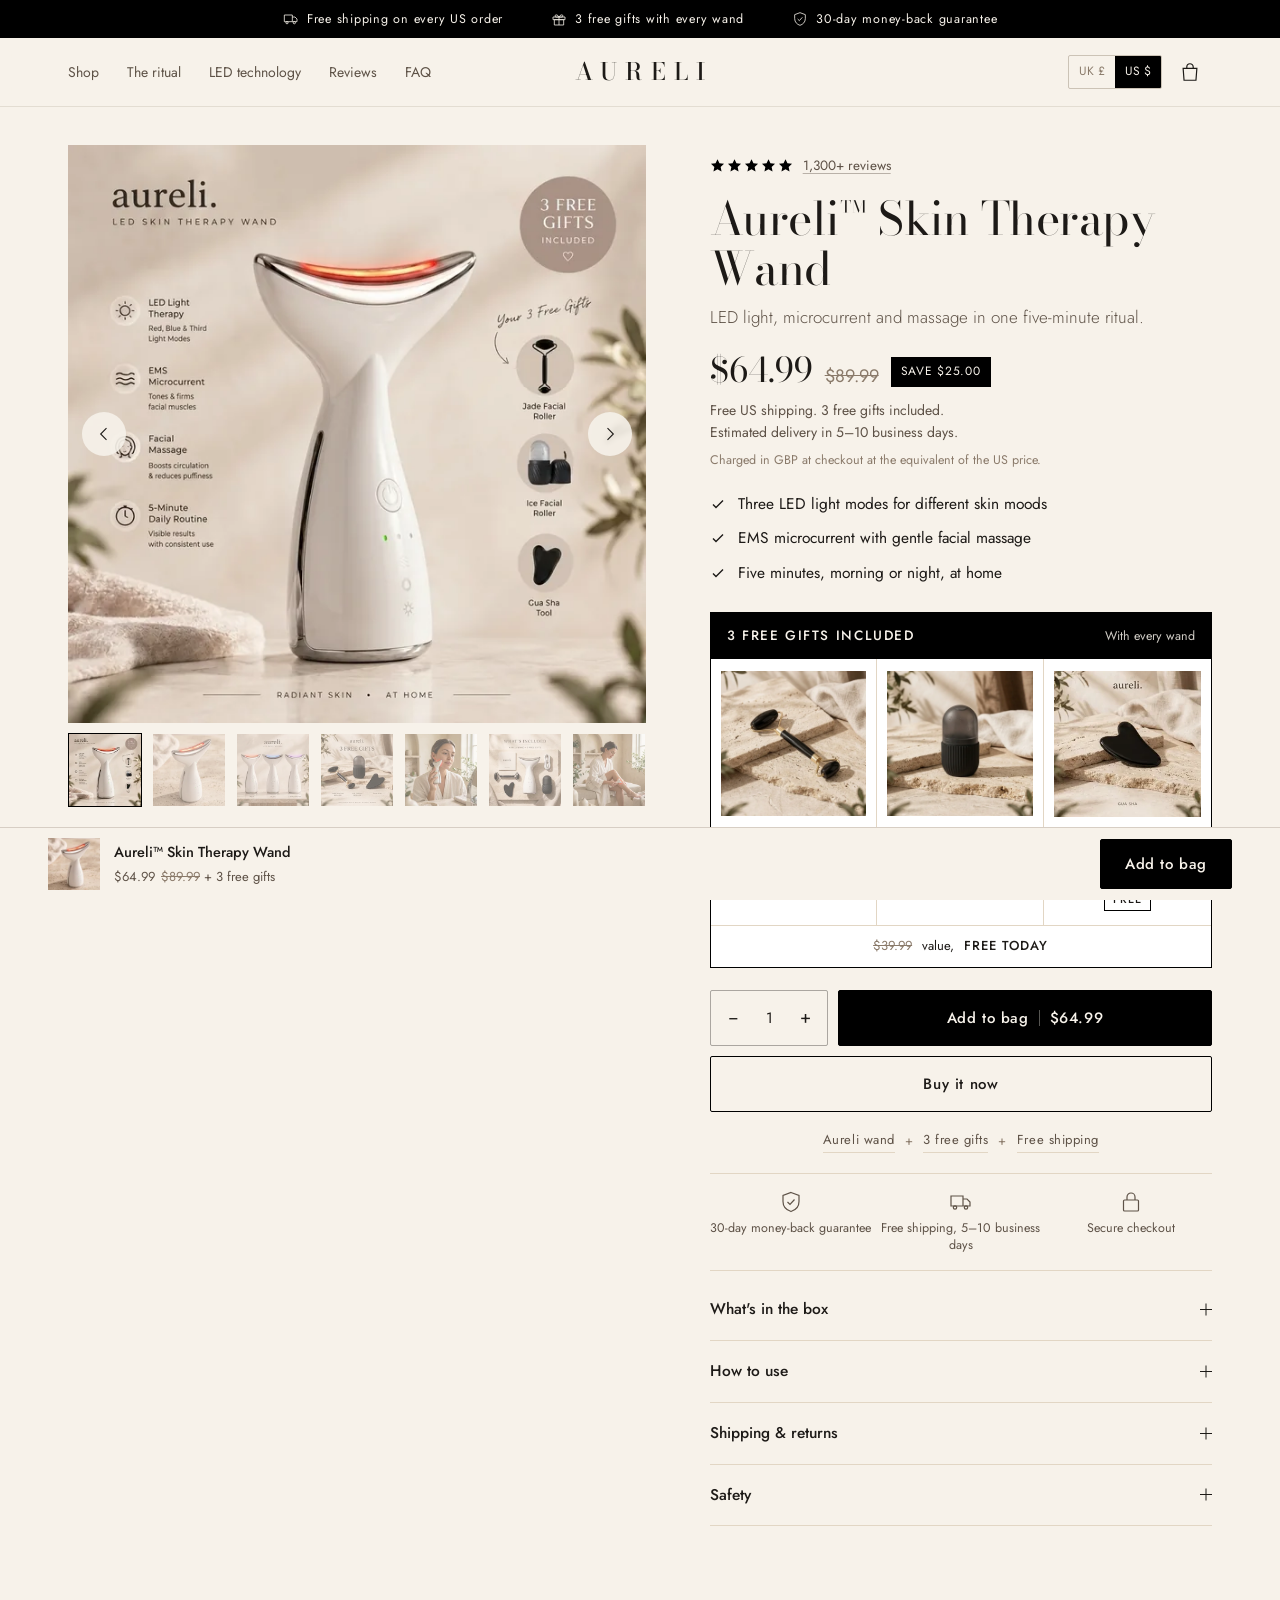
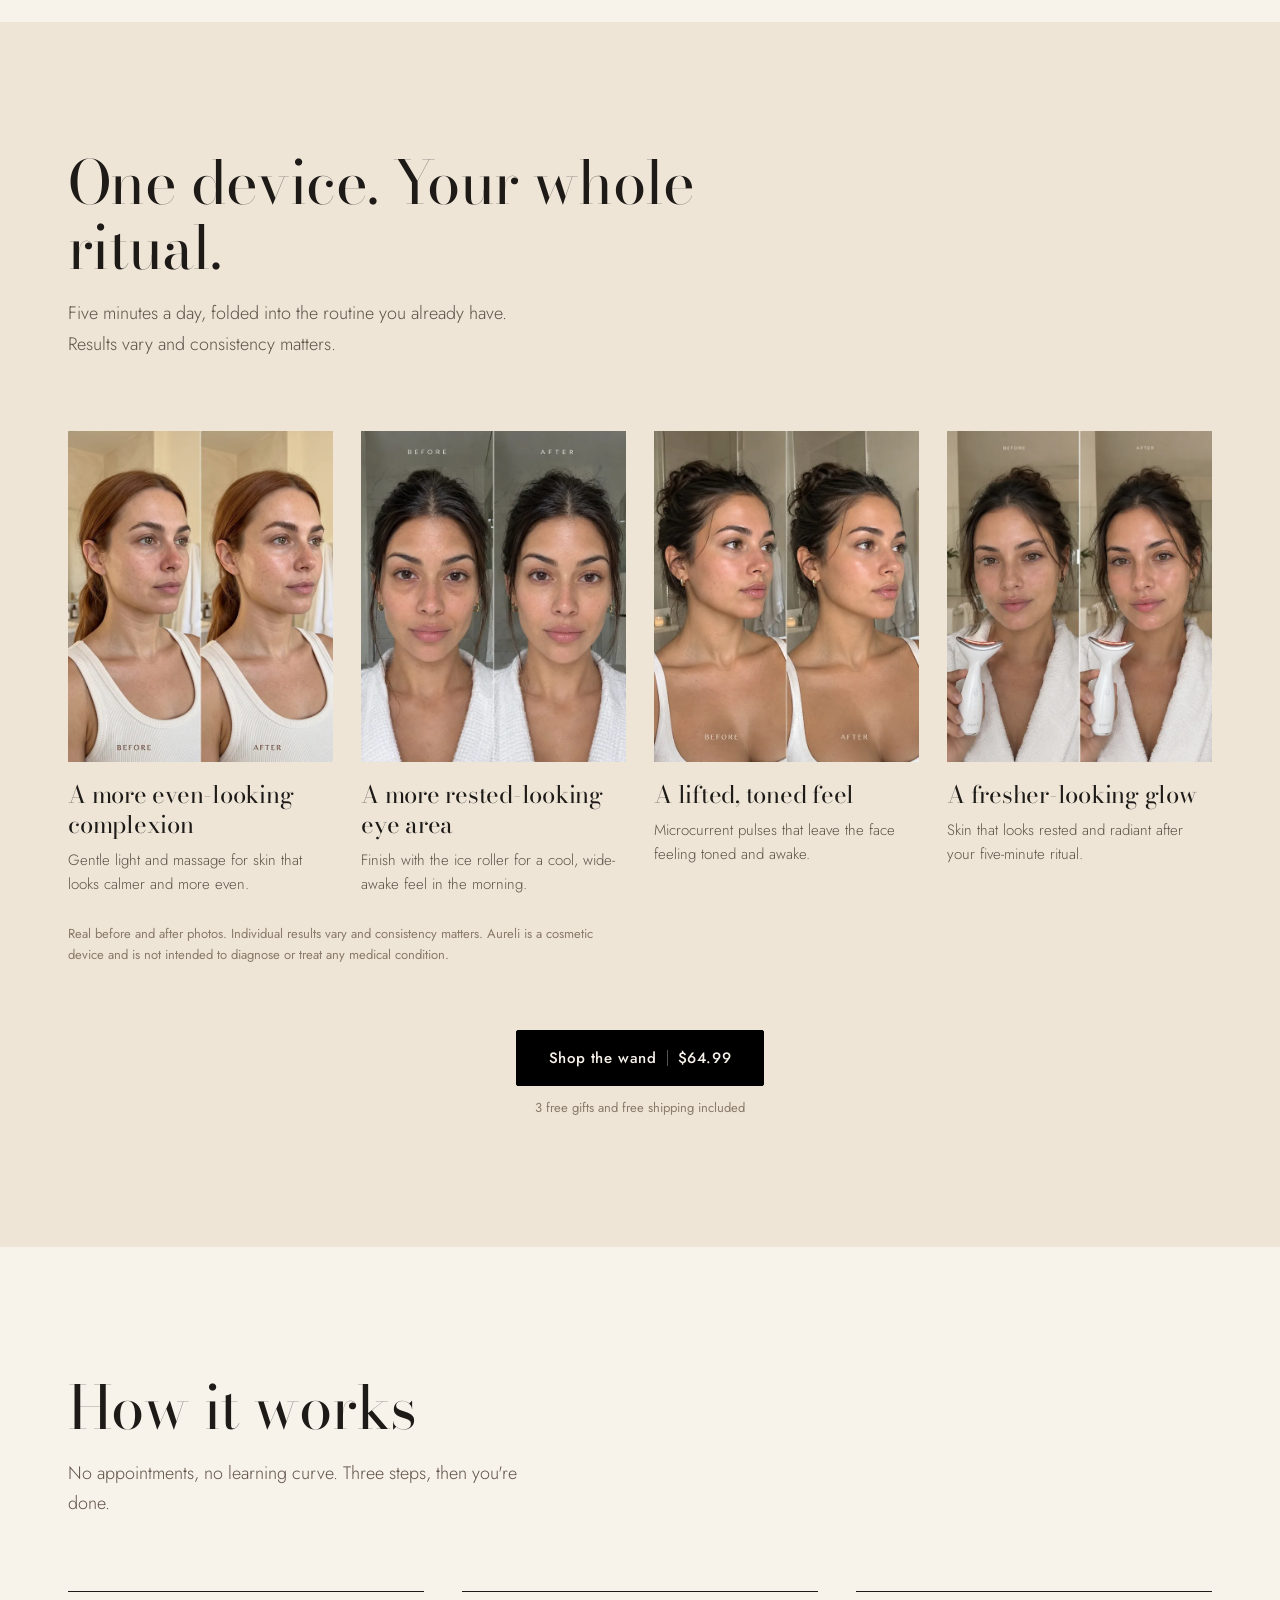
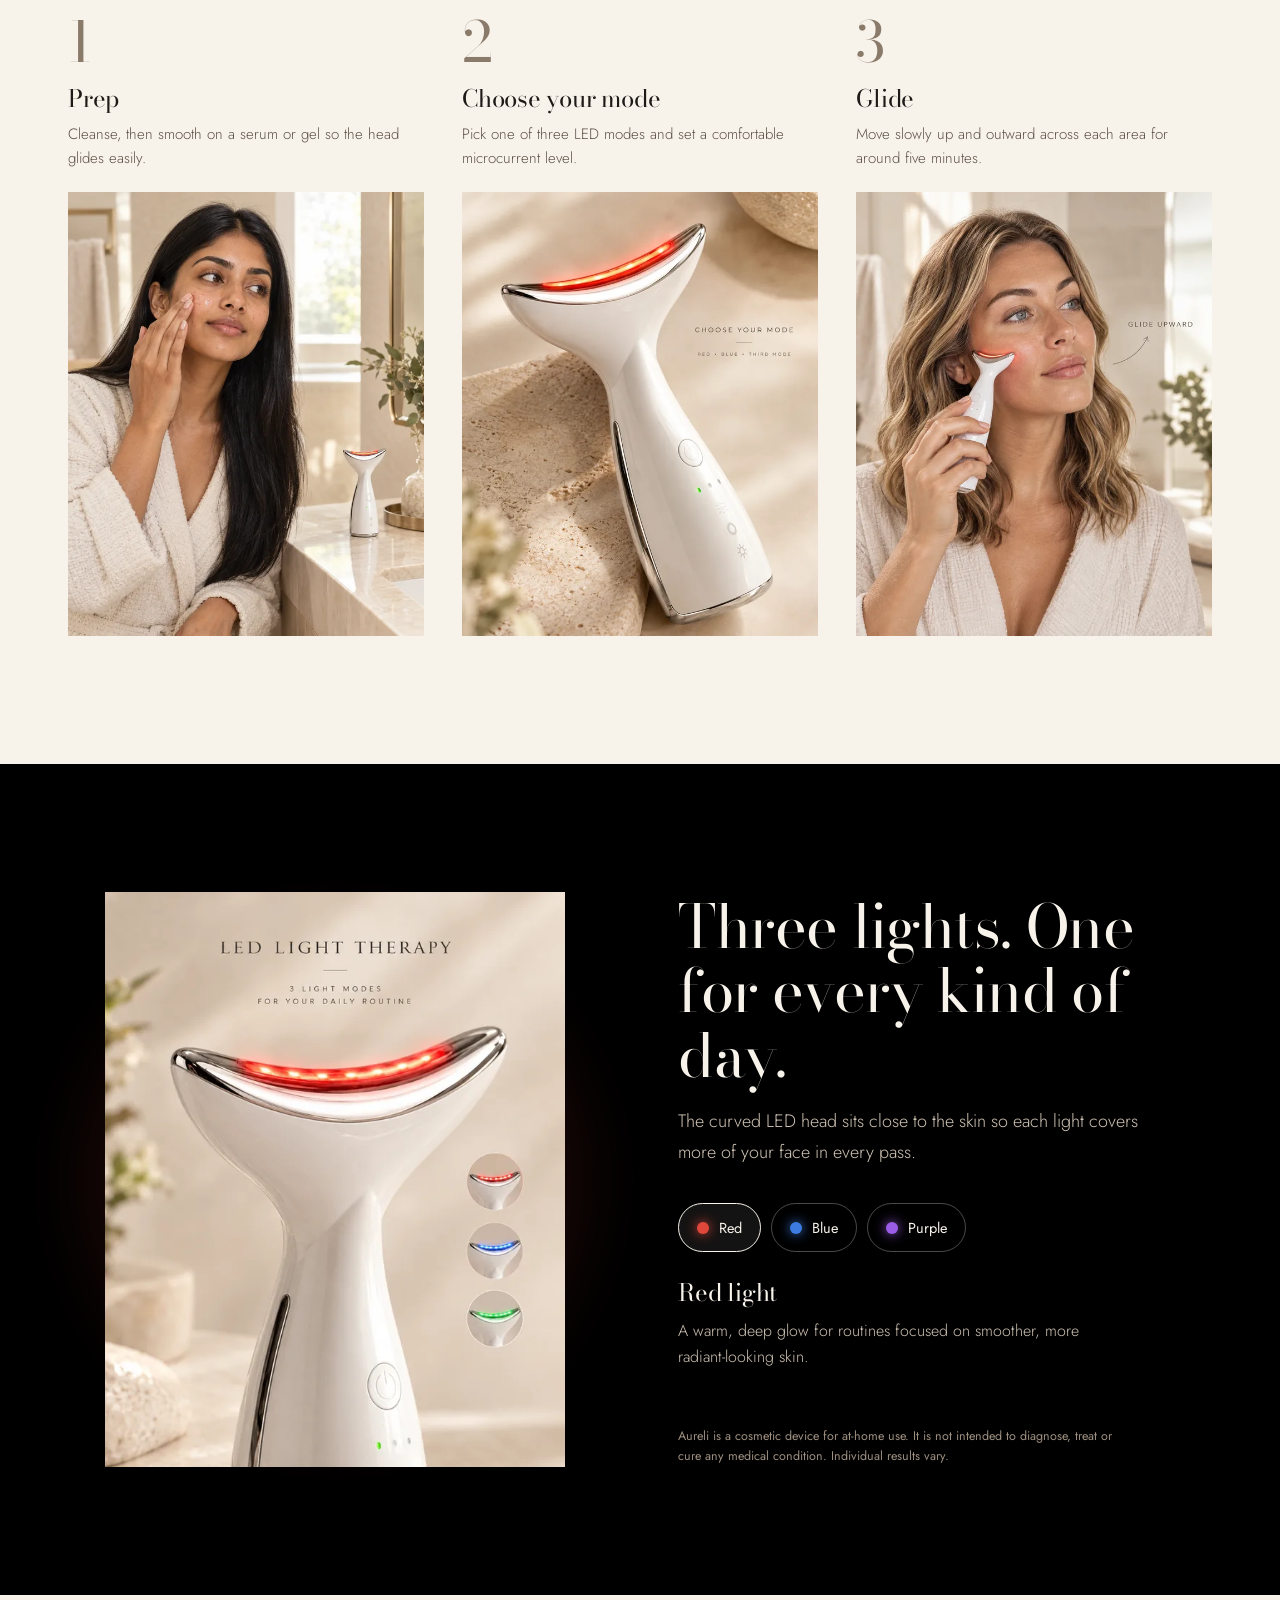
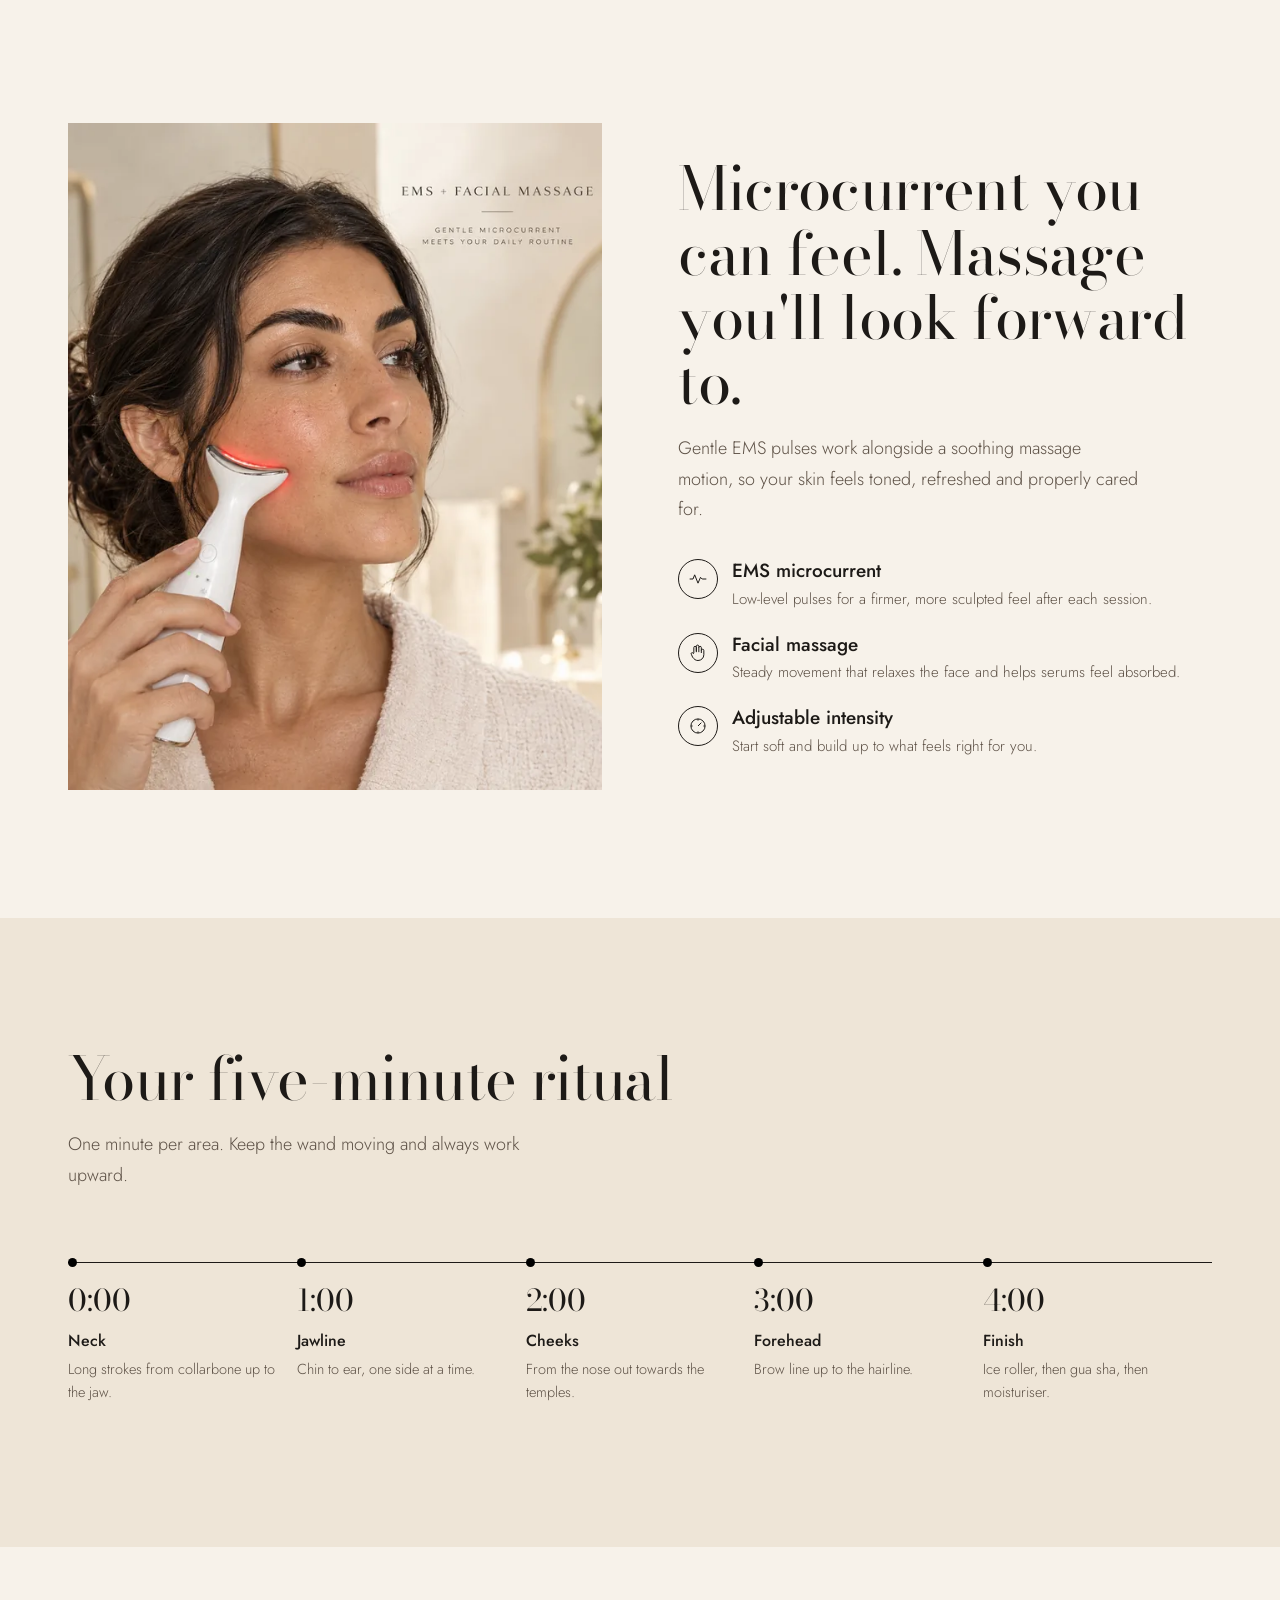
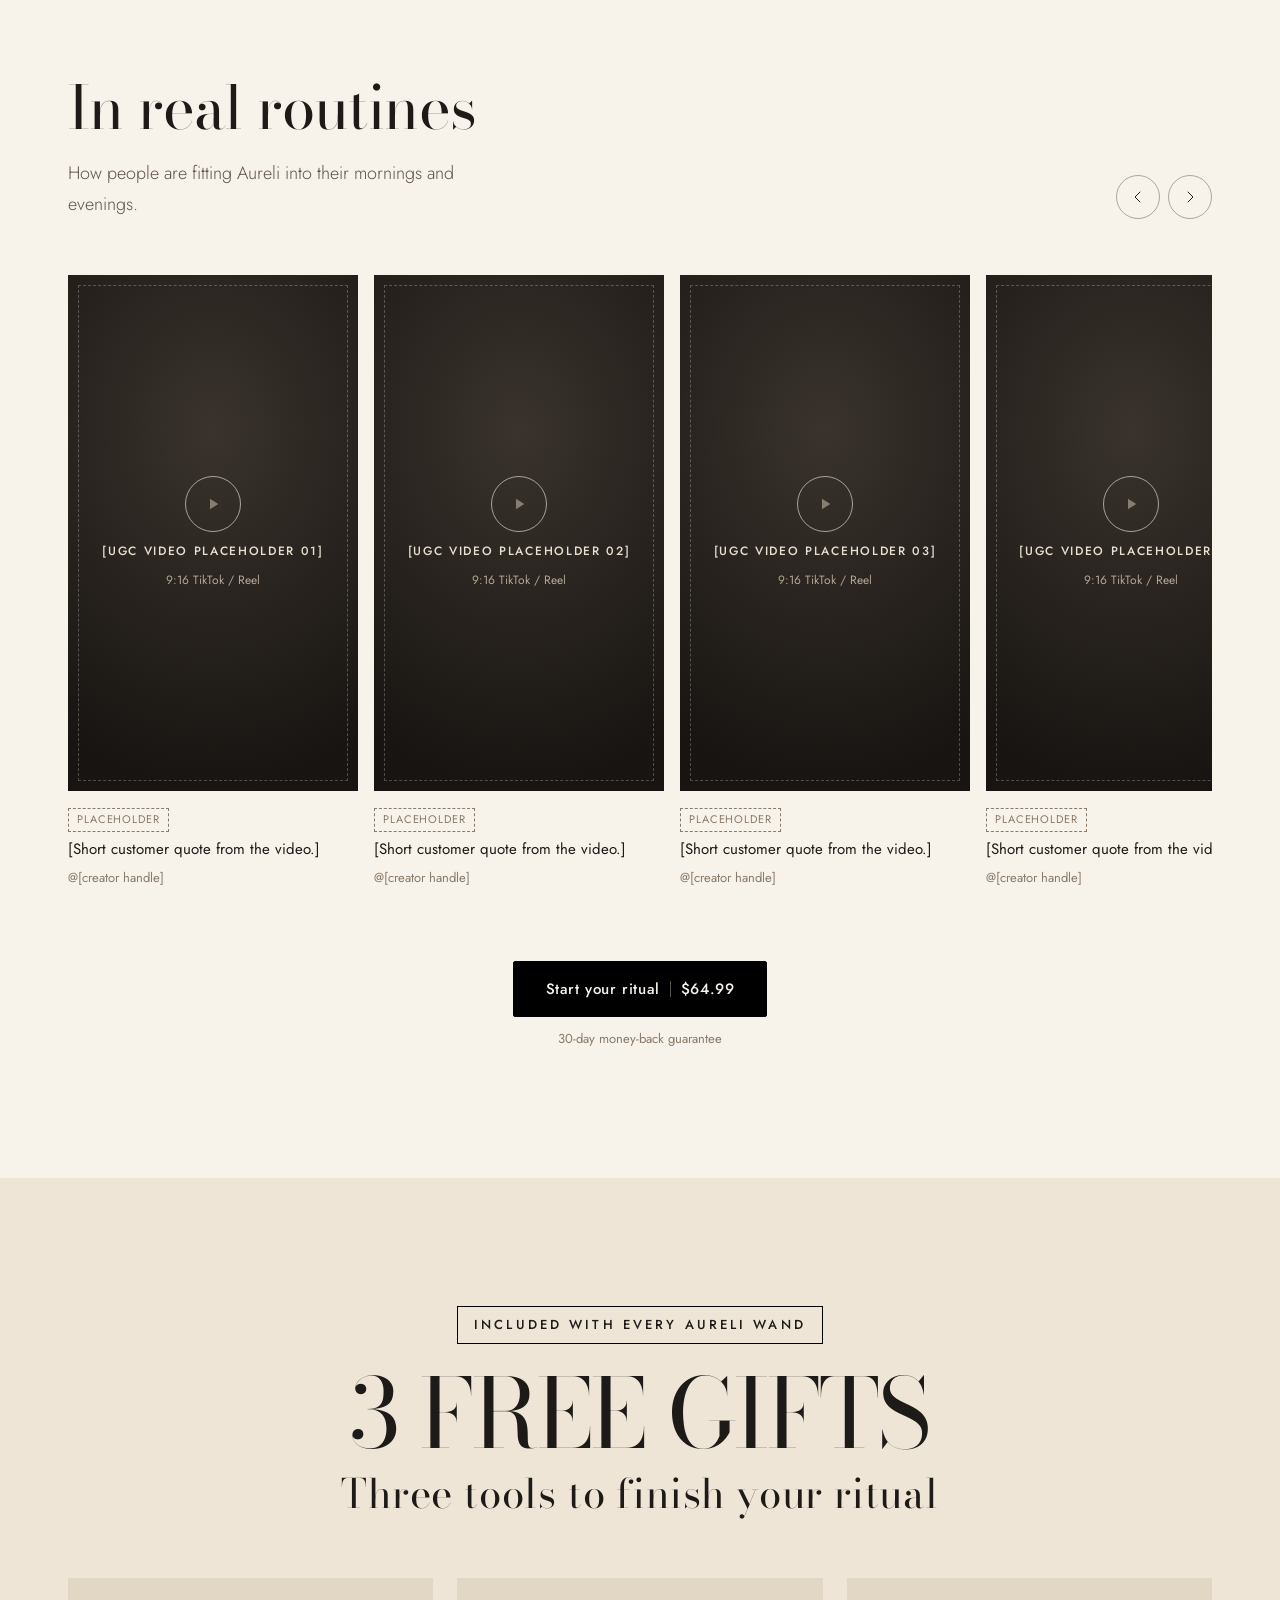
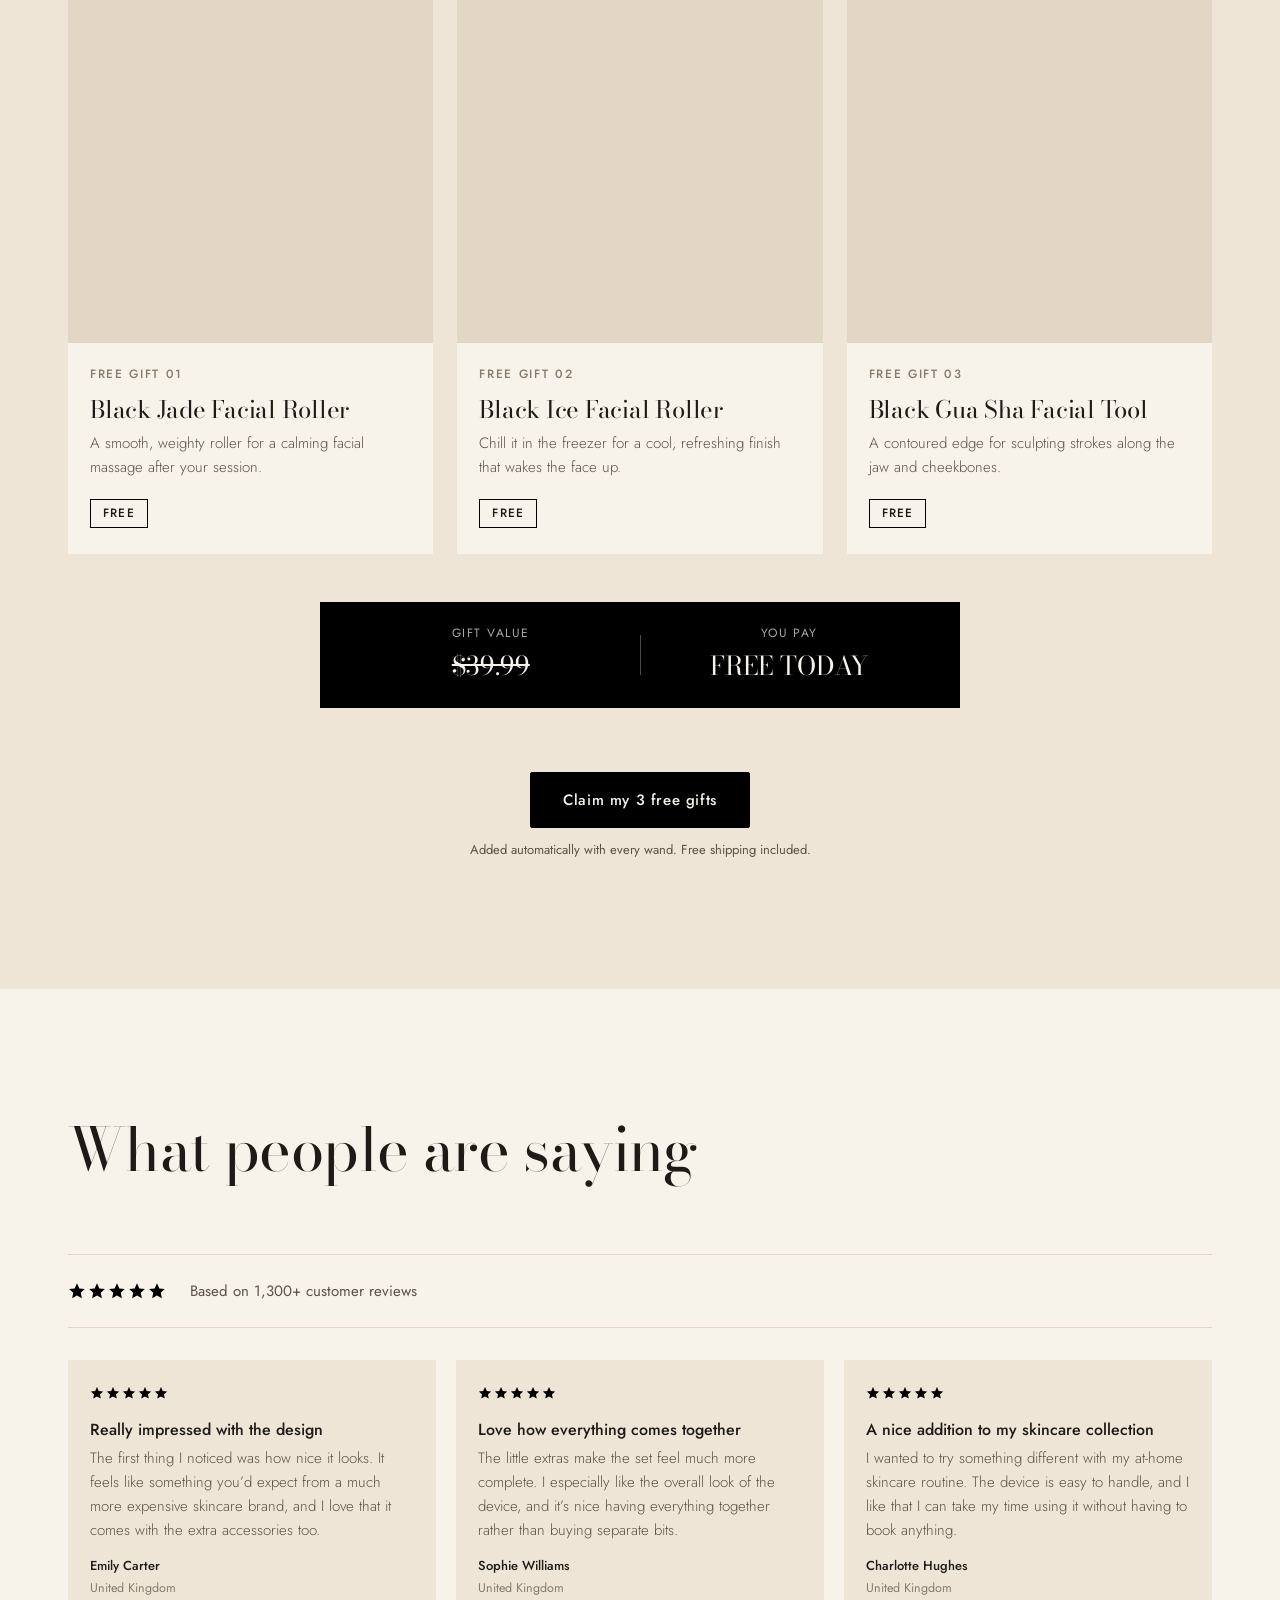
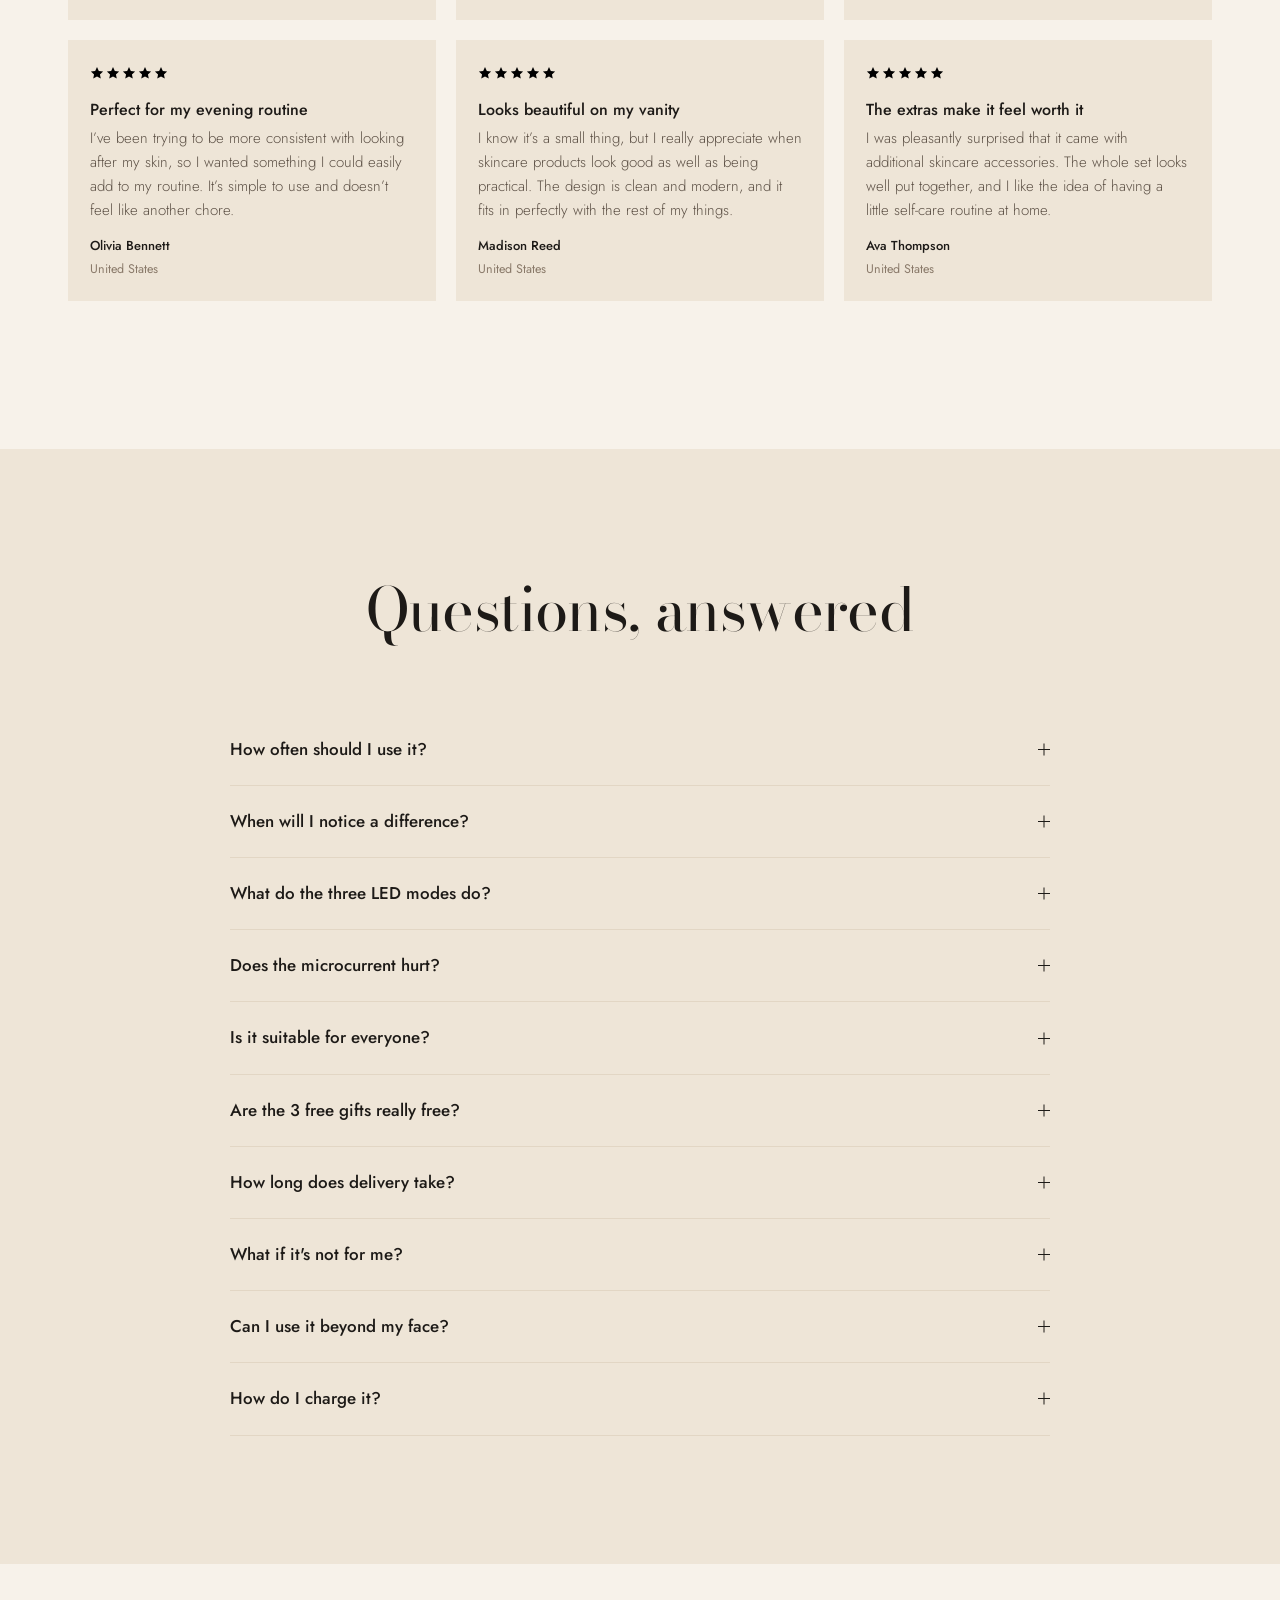
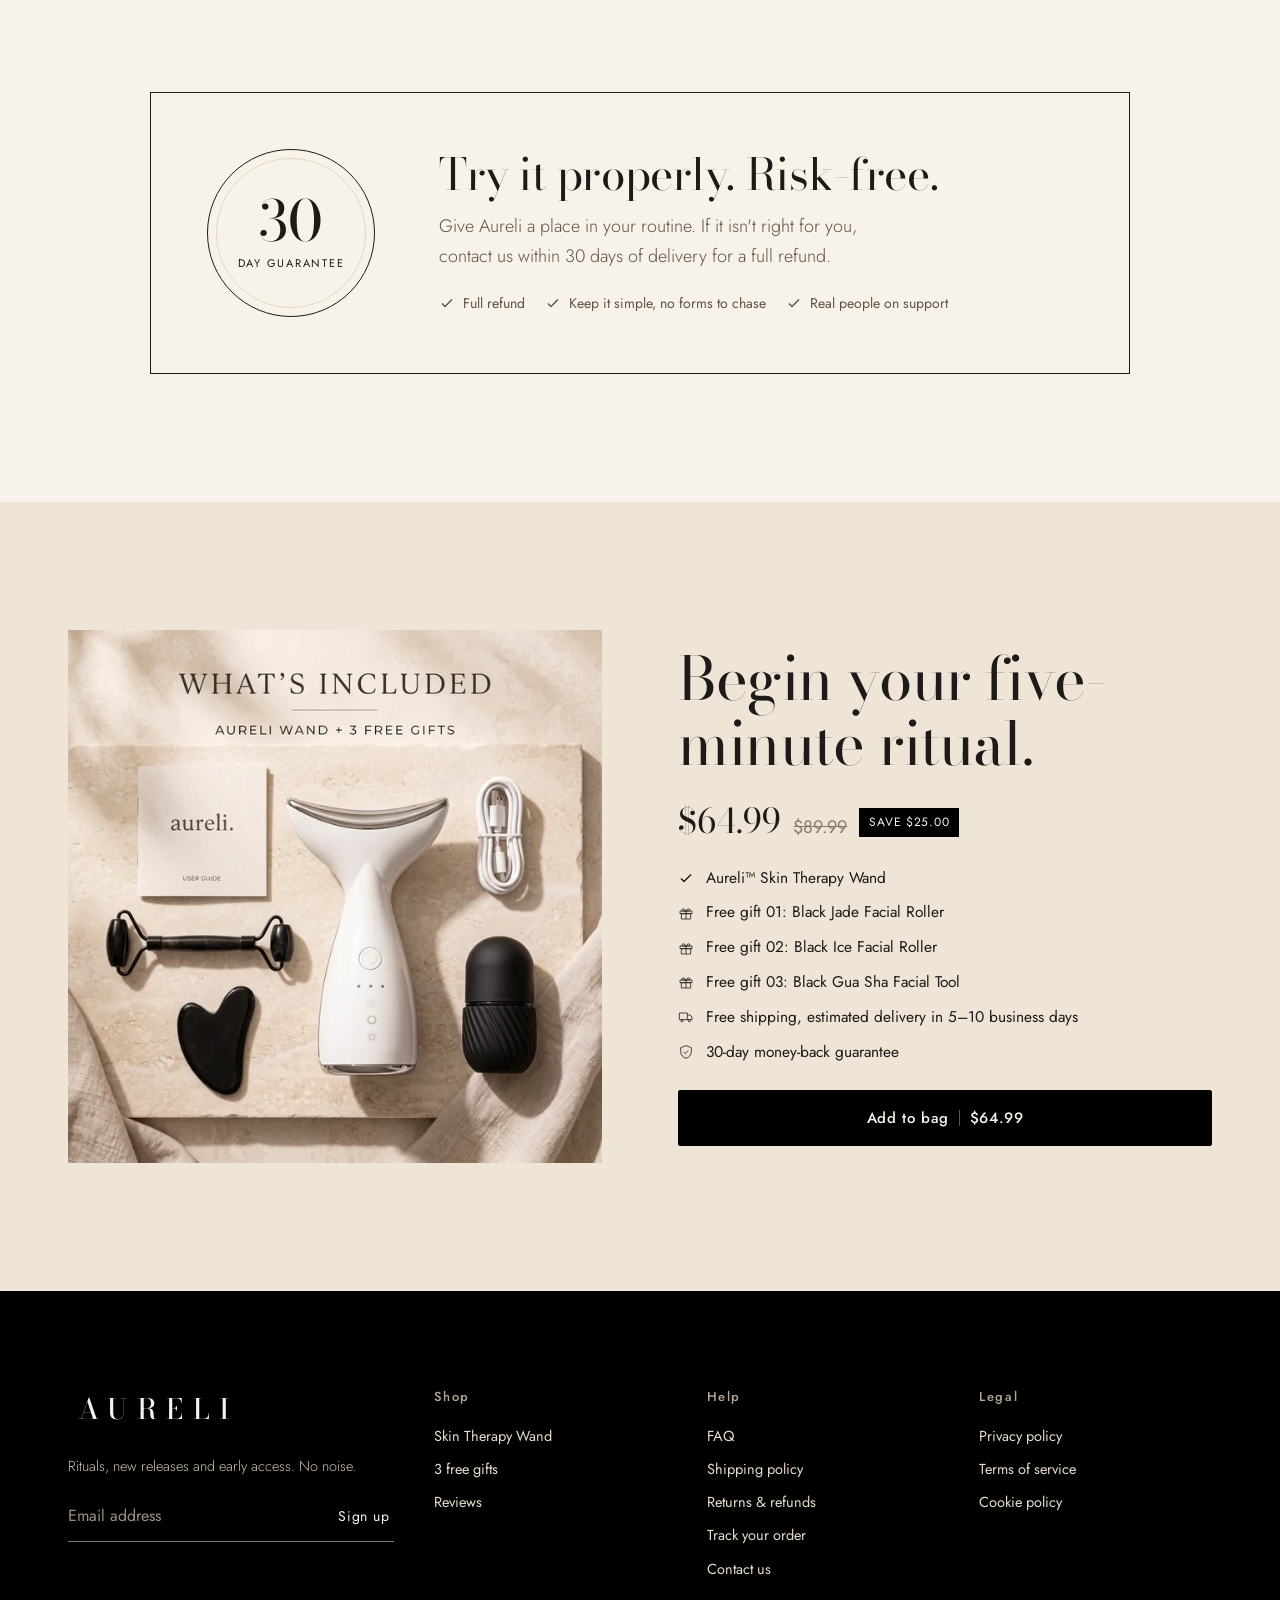
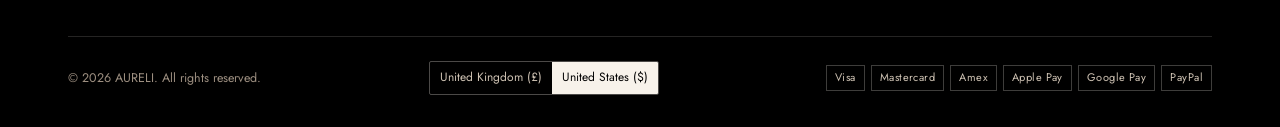
==== commit 4e033fe6: "Add files via upload" ====
--- a/index.html
+++ b/index.html
@@ -709,7 +709,7 @@
     </div>
     <div class="benefits">
       <article class="benefit">
-        <div class="media r-45"><img src="/images/ba-complexion-m.webp" srcset="/images/ba-complexion-s.webp 240w, /images/ba-complexion-m.webp 640w, /images/ba-complexion-l.webp 1200w" sizes="(max-width: 700px) 82vw, (max-width: 900px) 46vw, 300px" alt="Before and after: a more even-looking complexion" width="1200" height="1607" loading="lazy" decoding="async"></div>
+        <div class="media r-45"><img src="/images/ba-complexion-m.webp" srcset="/images/ba-complexion-s.webp 240w, /images/ba-complexion-m.webp 640w, /images/ba-complexion-l.webp 896w" sizes="(max-width: 700px) 82vw, (max-width: 900px) 46vw, 300px" alt="Before and after: a more even-looking complexion" width="896" height="1200" loading="lazy" decoding="async"></div>
         <h3>A more even-looking complexion</h3>
         <p>Gentle light and massage for skin that looks calmer and more even.</p>
       </article>
@@ -719,7 +719,7 @@
         <p>Finish with the ice roller for a cool, wide-awake feel in the morning.</p>
       </article>
       <article class="benefit">
-        <div class="media r-45"><img src="/images/ba-jawline-m.webp" srcset="/images/ba-jawline-s.webp 240w, /images/ba-jawline-m.webp 640w, /images/ba-jawline-l.webp 1122w" sizes="(max-width: 700px) 82vw, (max-width: 900px) 46vw, 300px" alt="Before and after: a toned-looking jawline" width="1122" height="1402" loading="lazy" decoding="async"></div>
+        <div class="media r-45"><img src="/images/ba-jawline-m.webp" srcset="/images/ba-jawline-s.webp 240w, /images/ba-jawline-m.webp 640w, /images/ba-jawline-l.webp 896w" sizes="(max-width: 700px) 82vw, (max-width: 900px) 46vw, 300px" alt="Before and after: a toned-looking jawline" width="896" height="1200" loading="lazy" decoding="async"></div>
         <h3>A lifted, toned feel</h3>
         <p>Microcurrent pulses that leave the face feeling toned and awake.</p>
       </article>
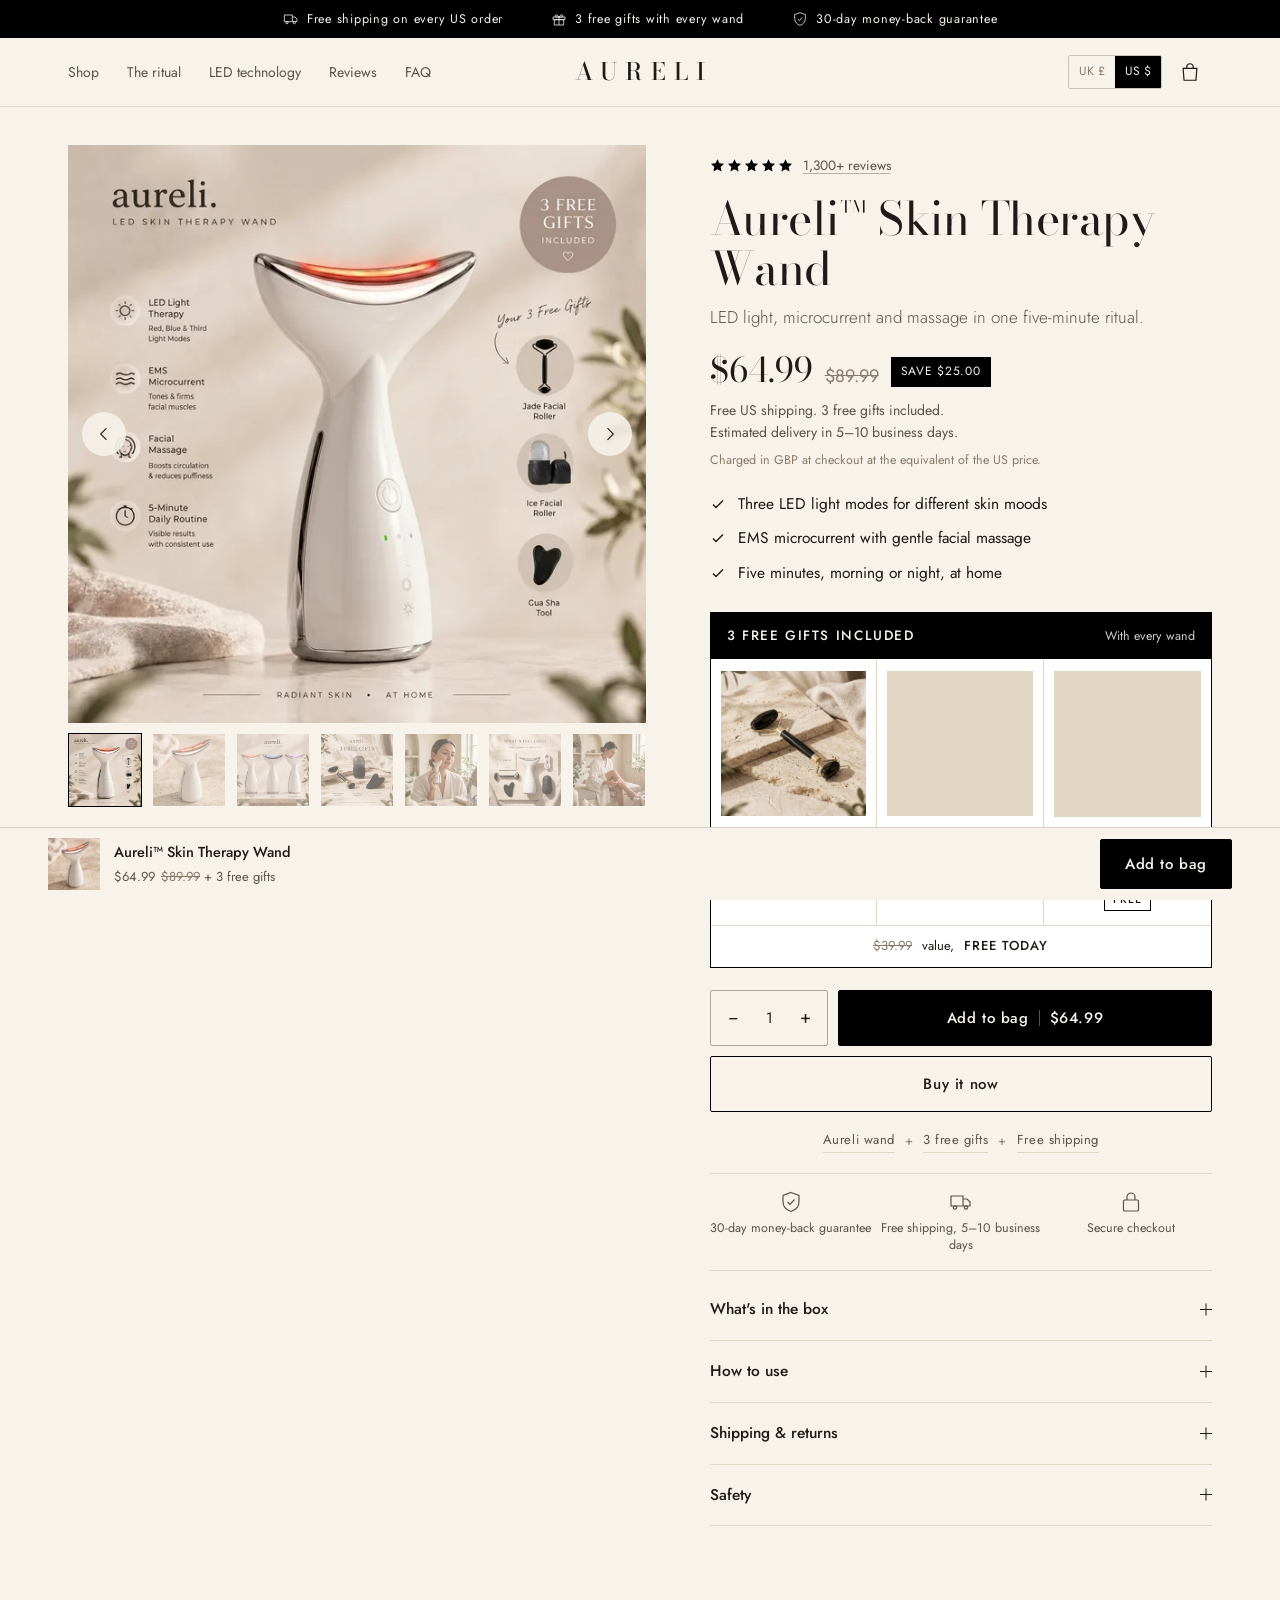
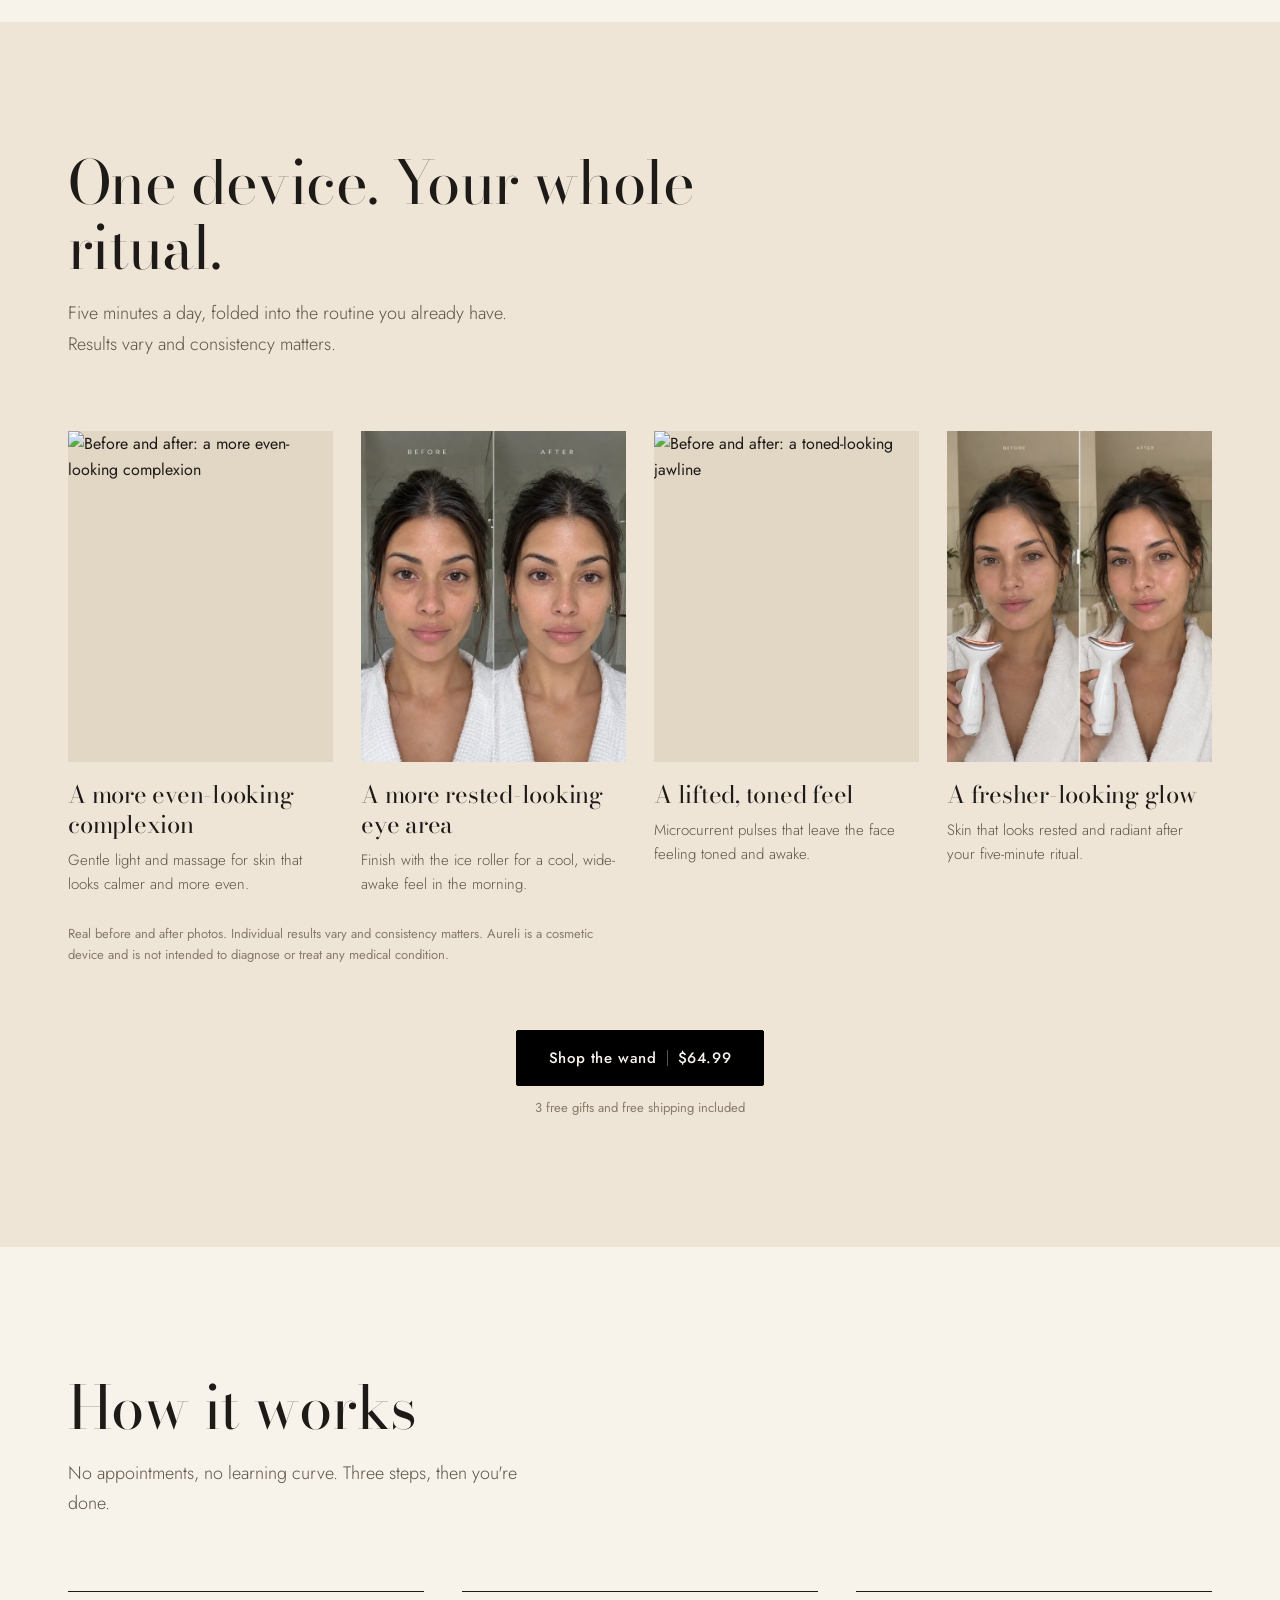
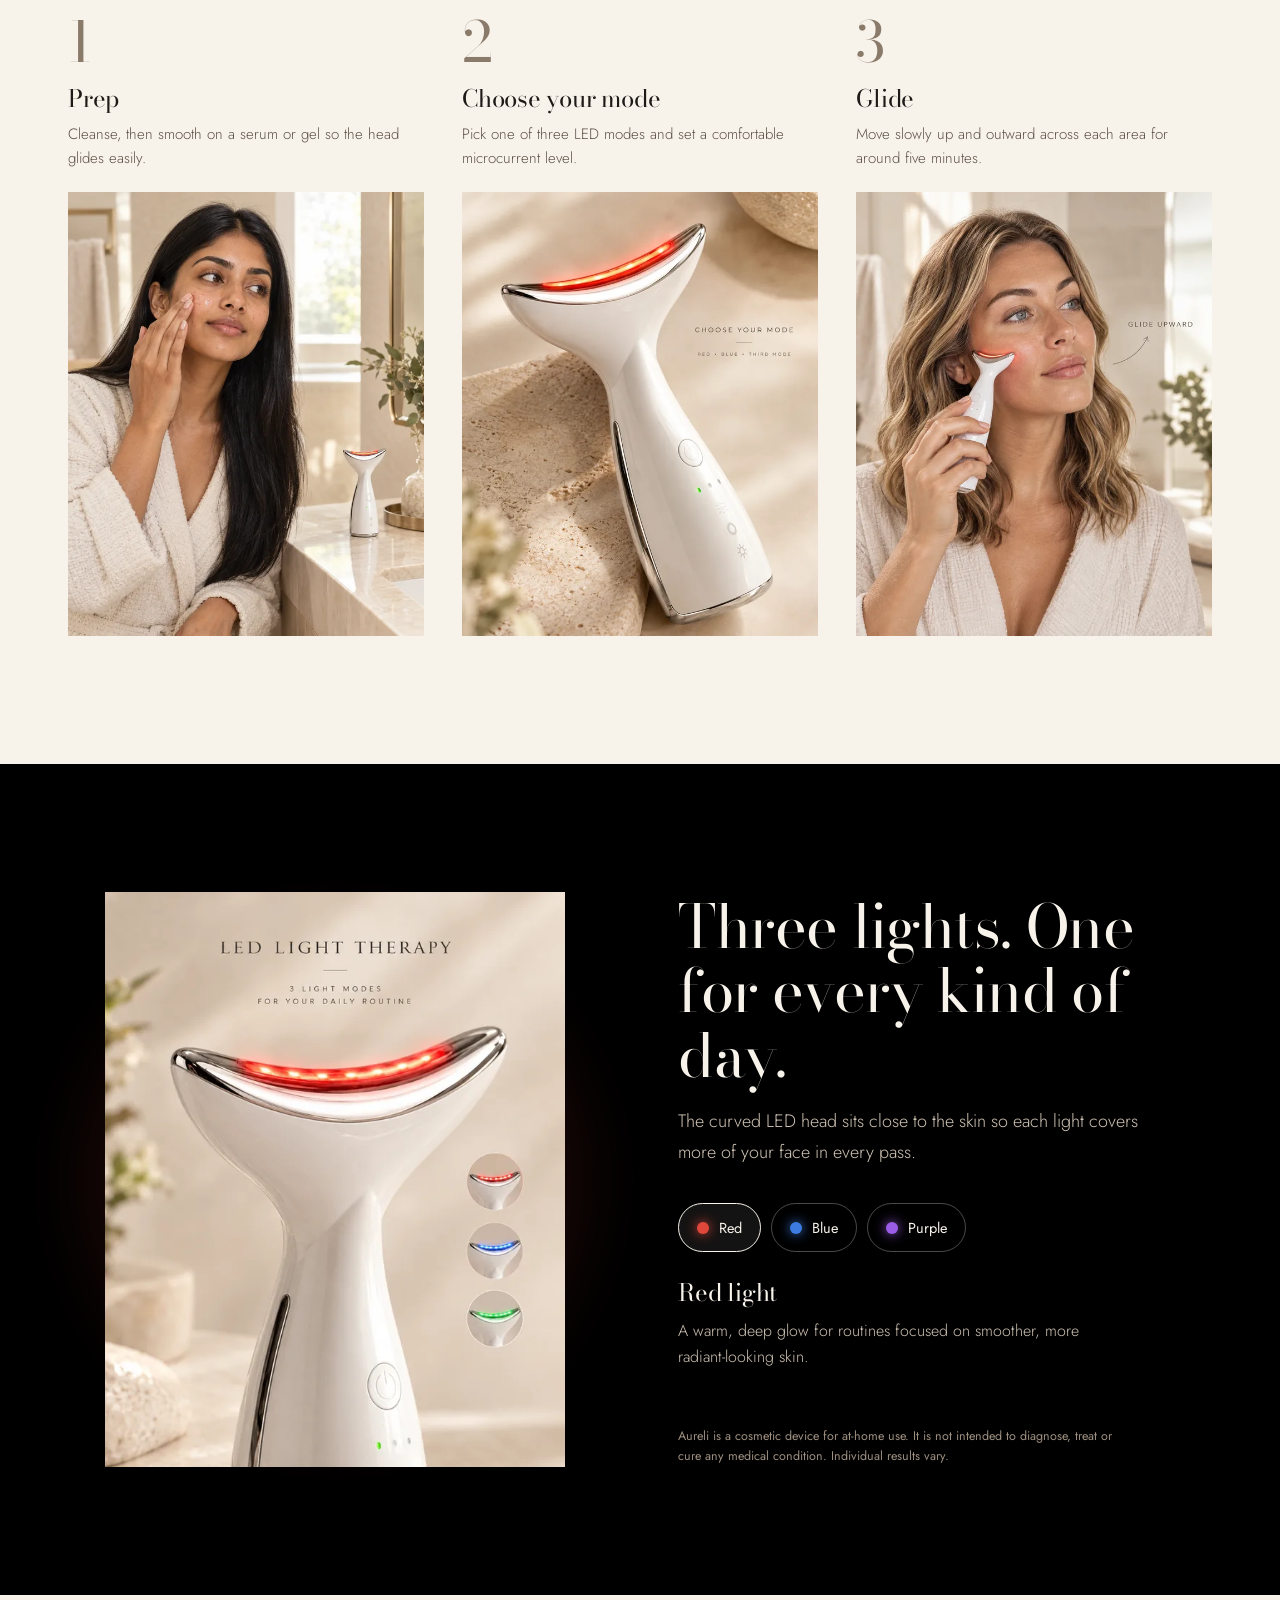
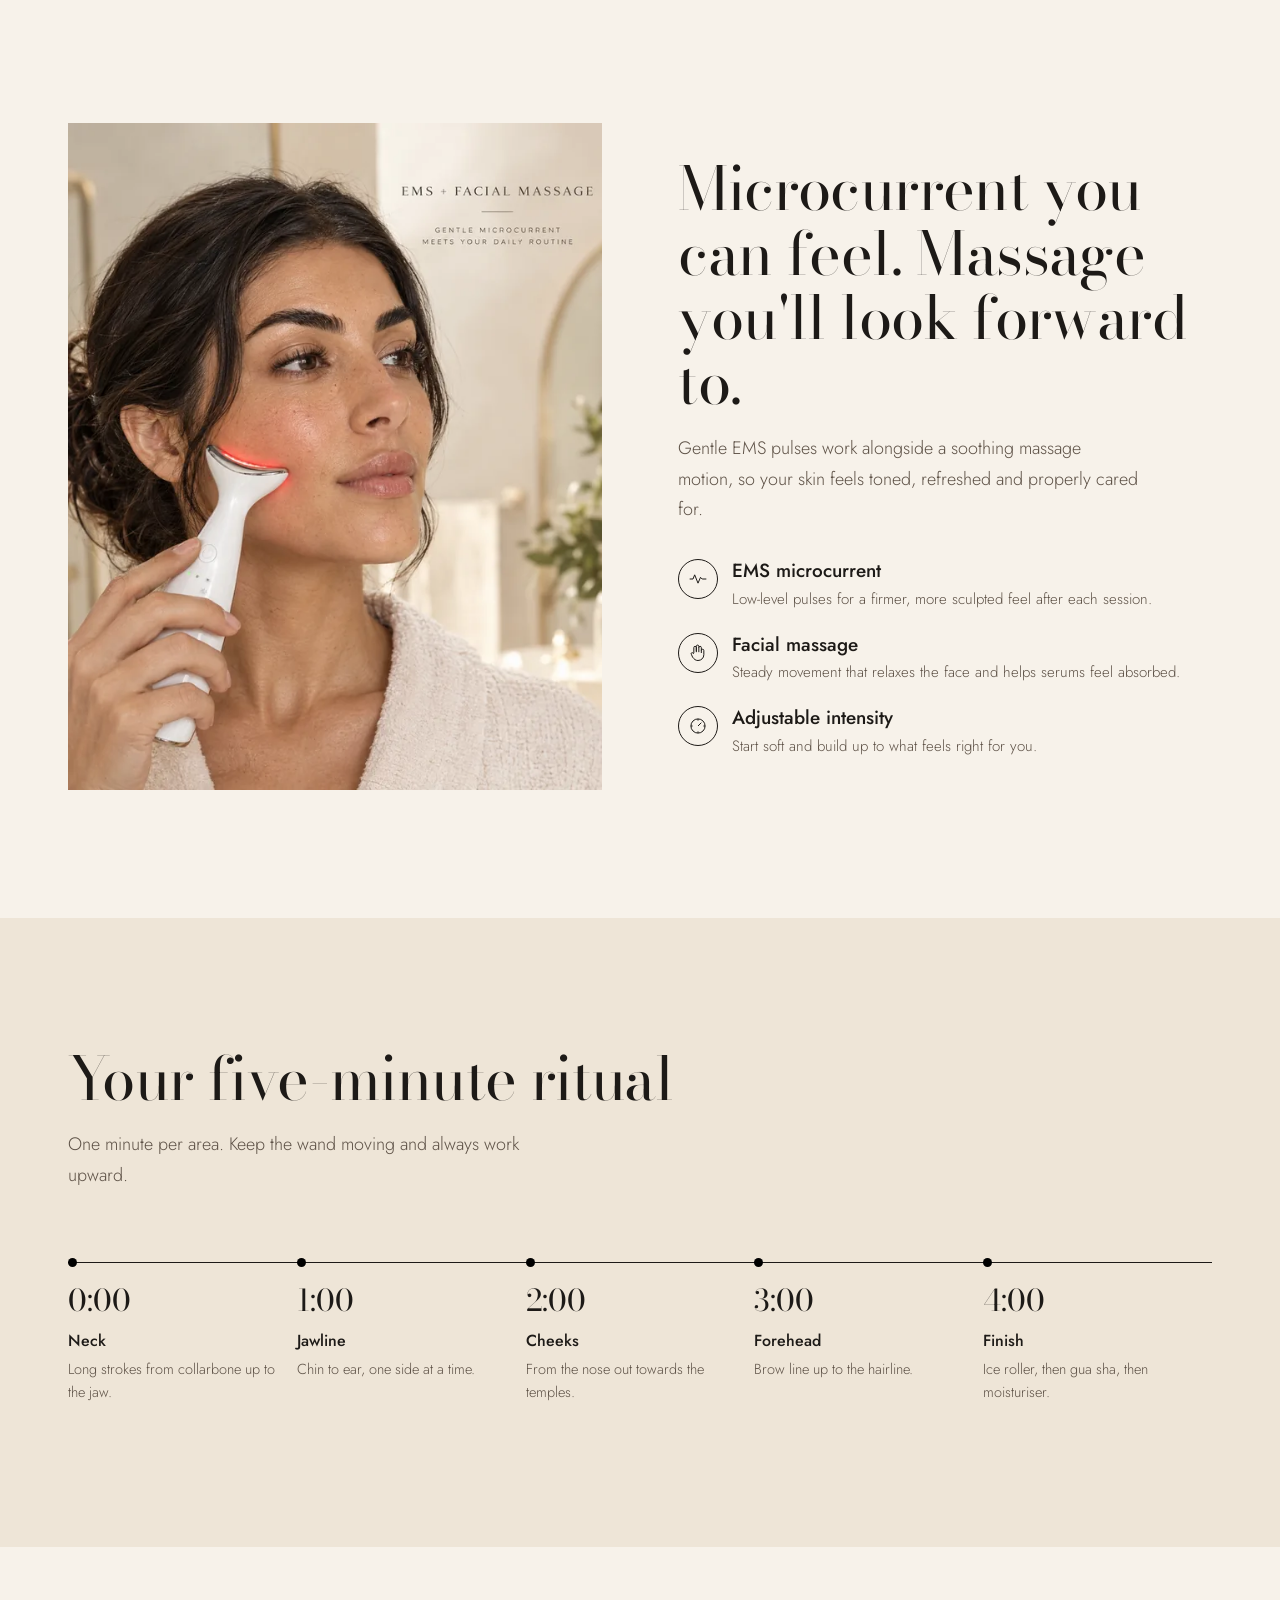
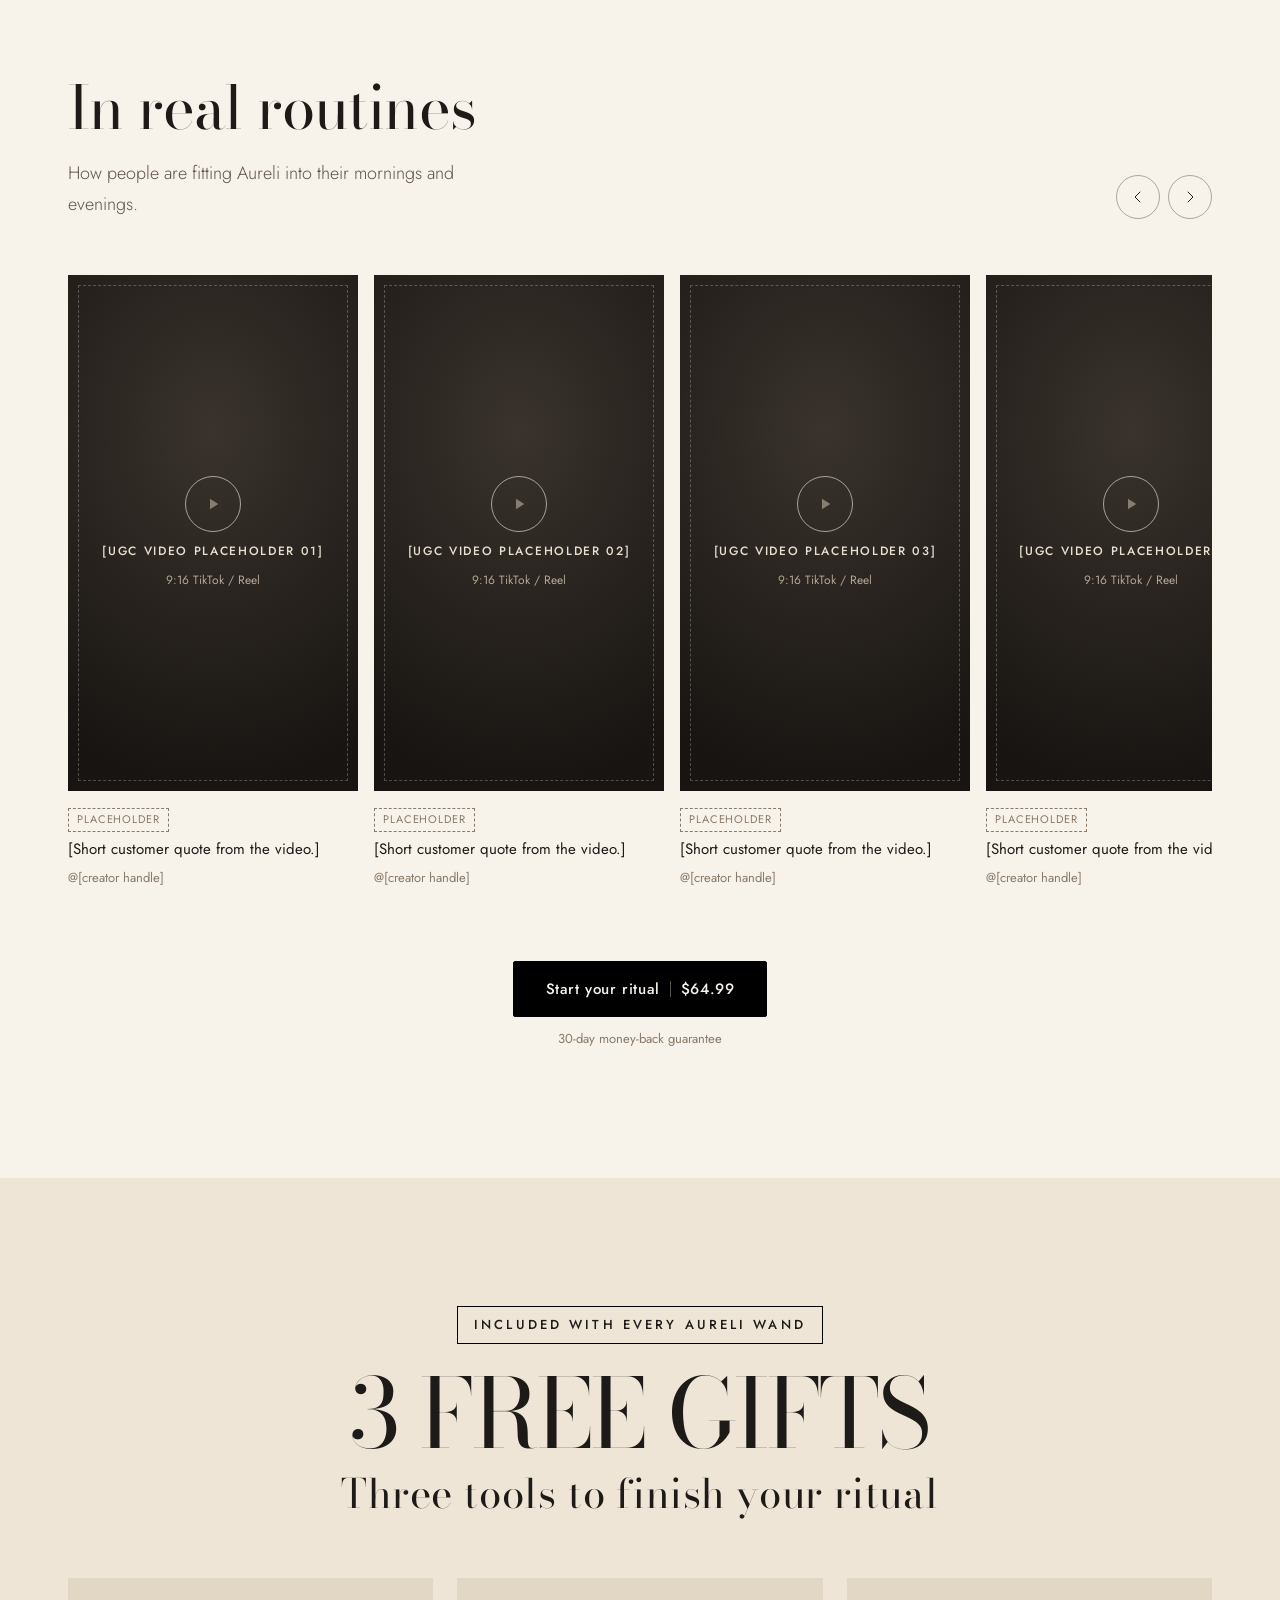
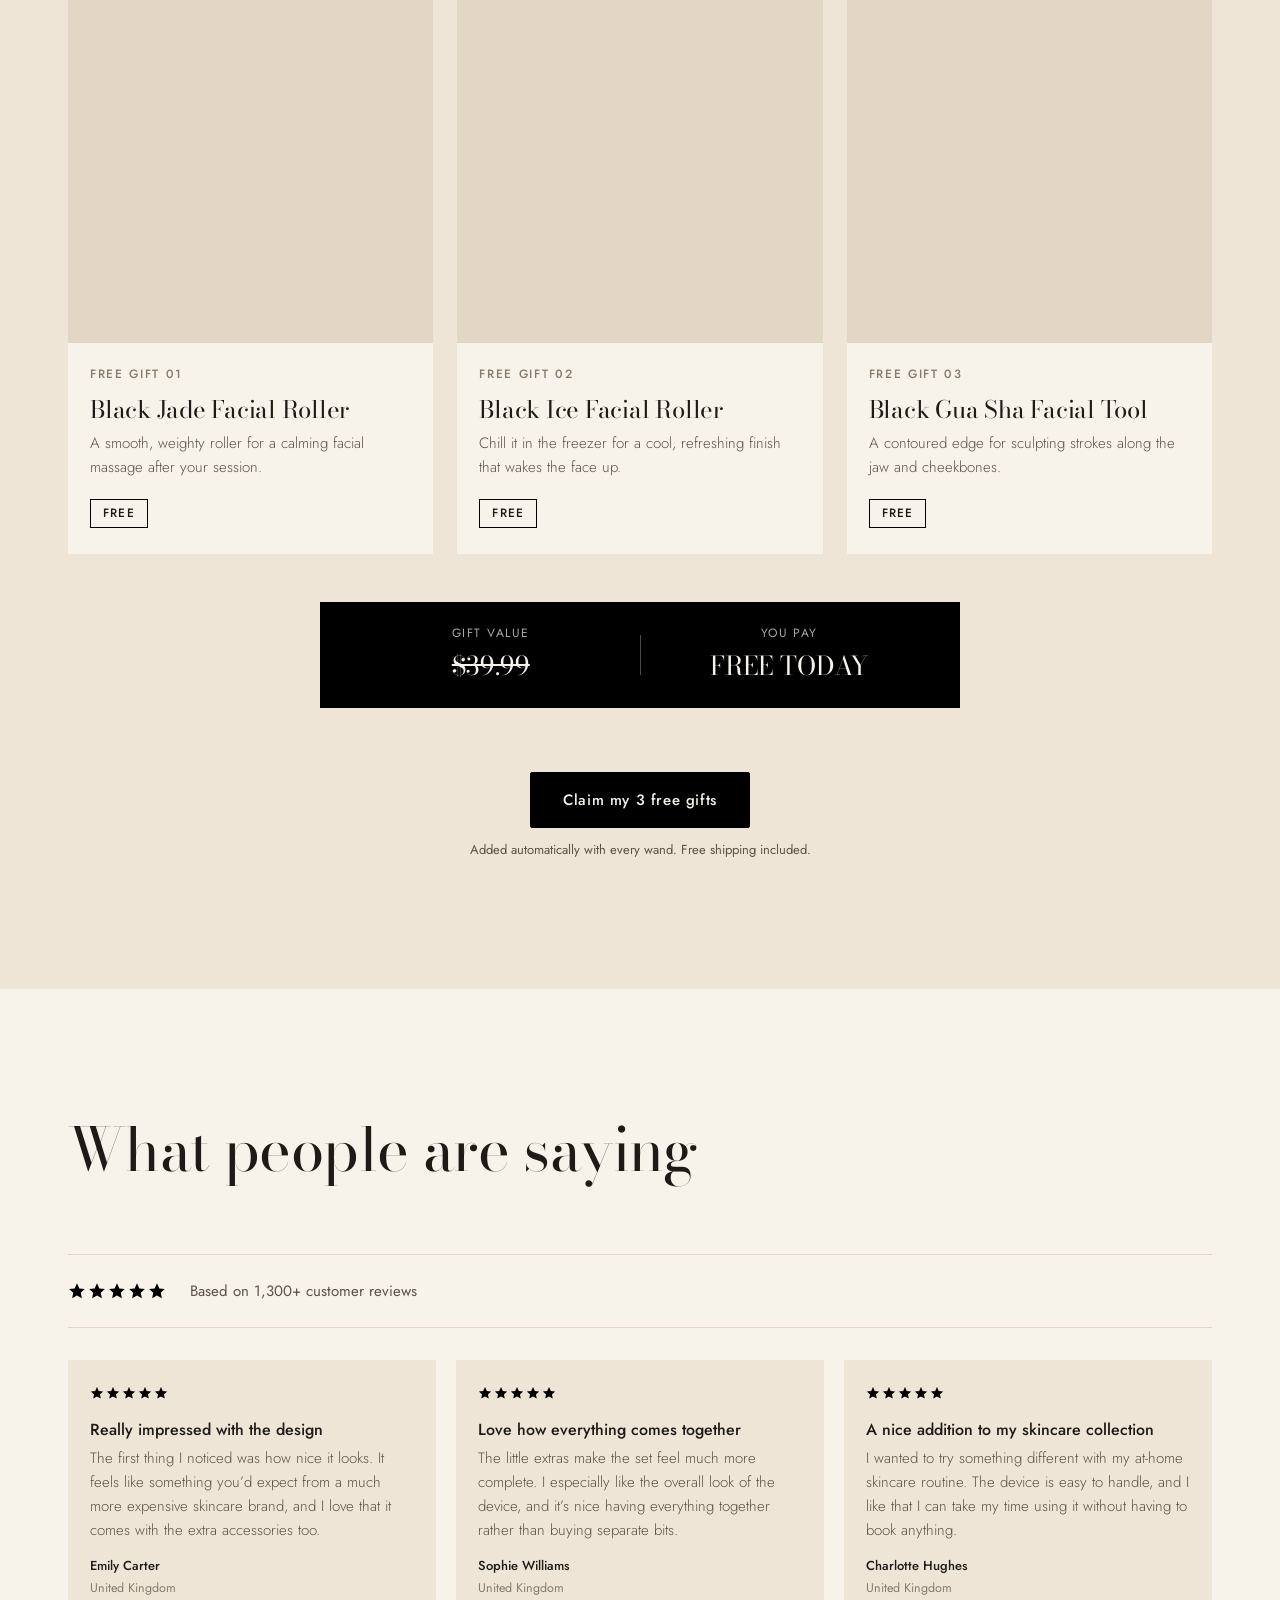
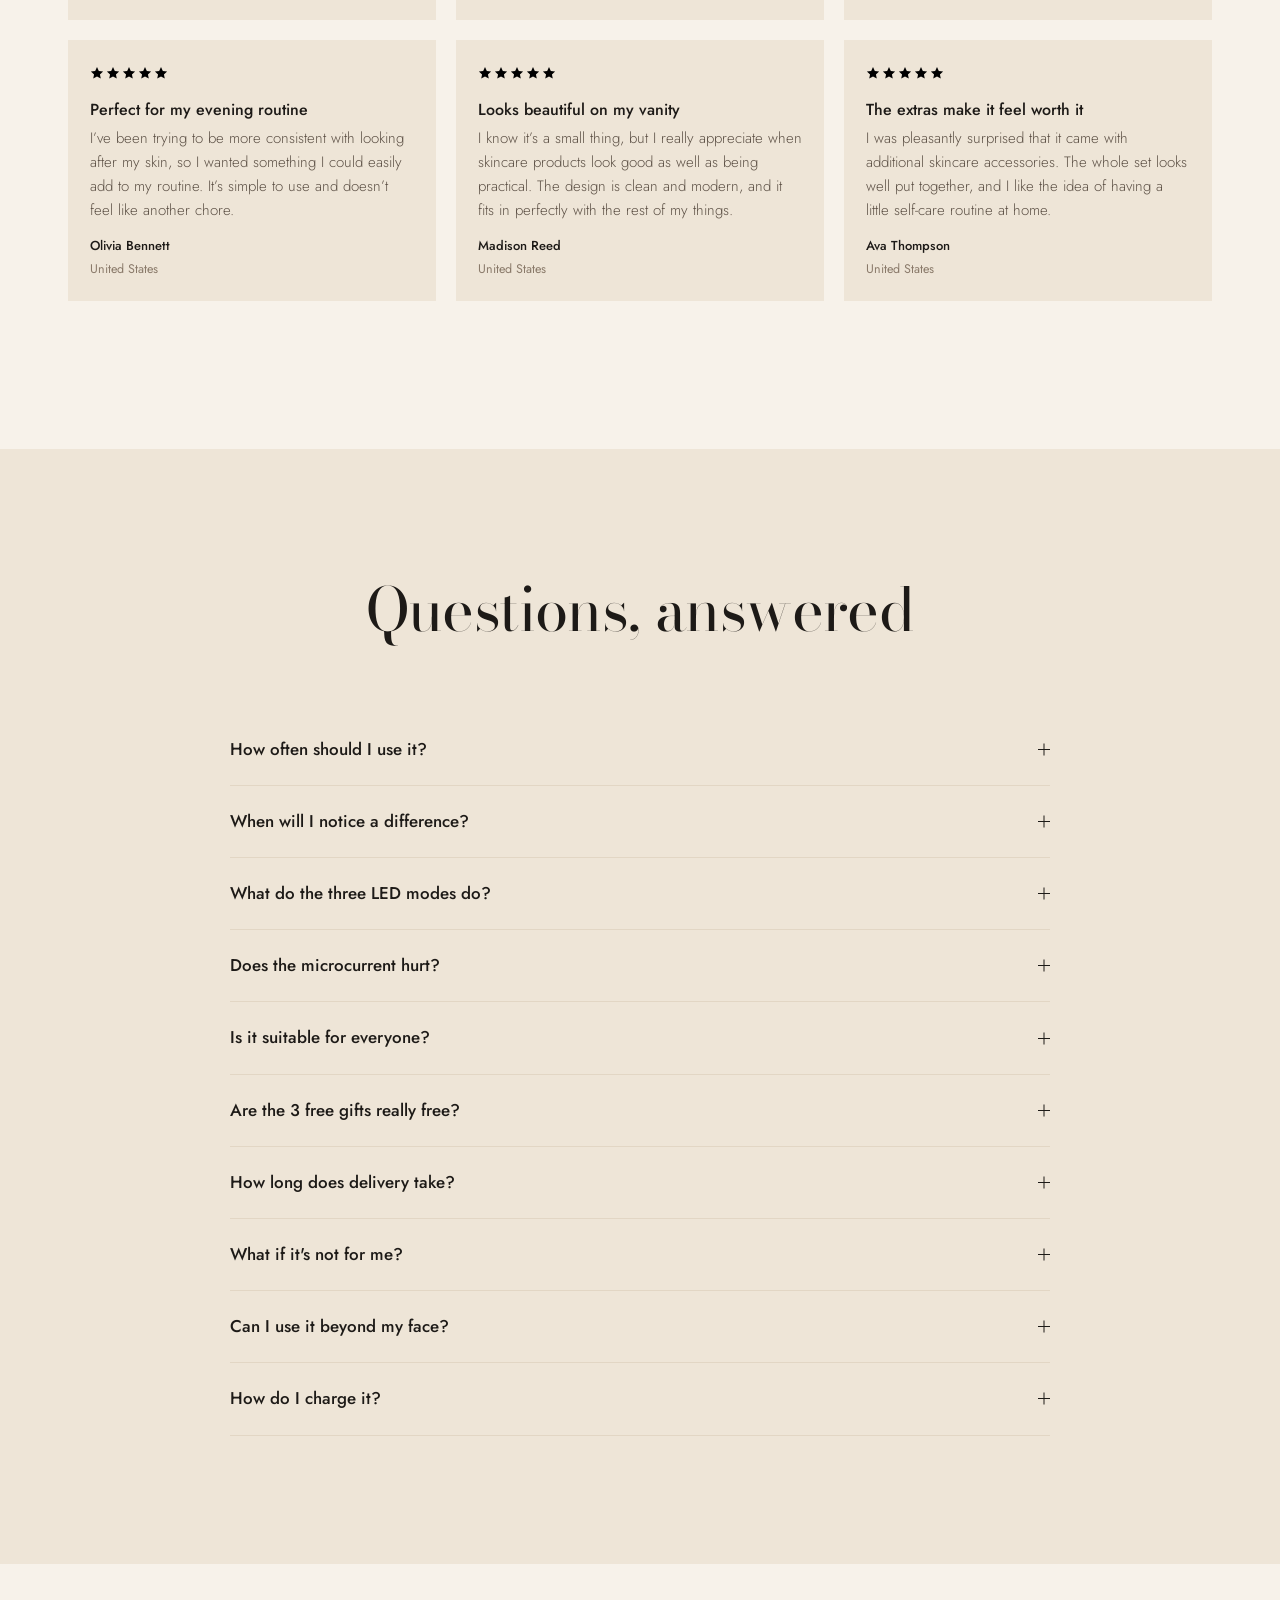
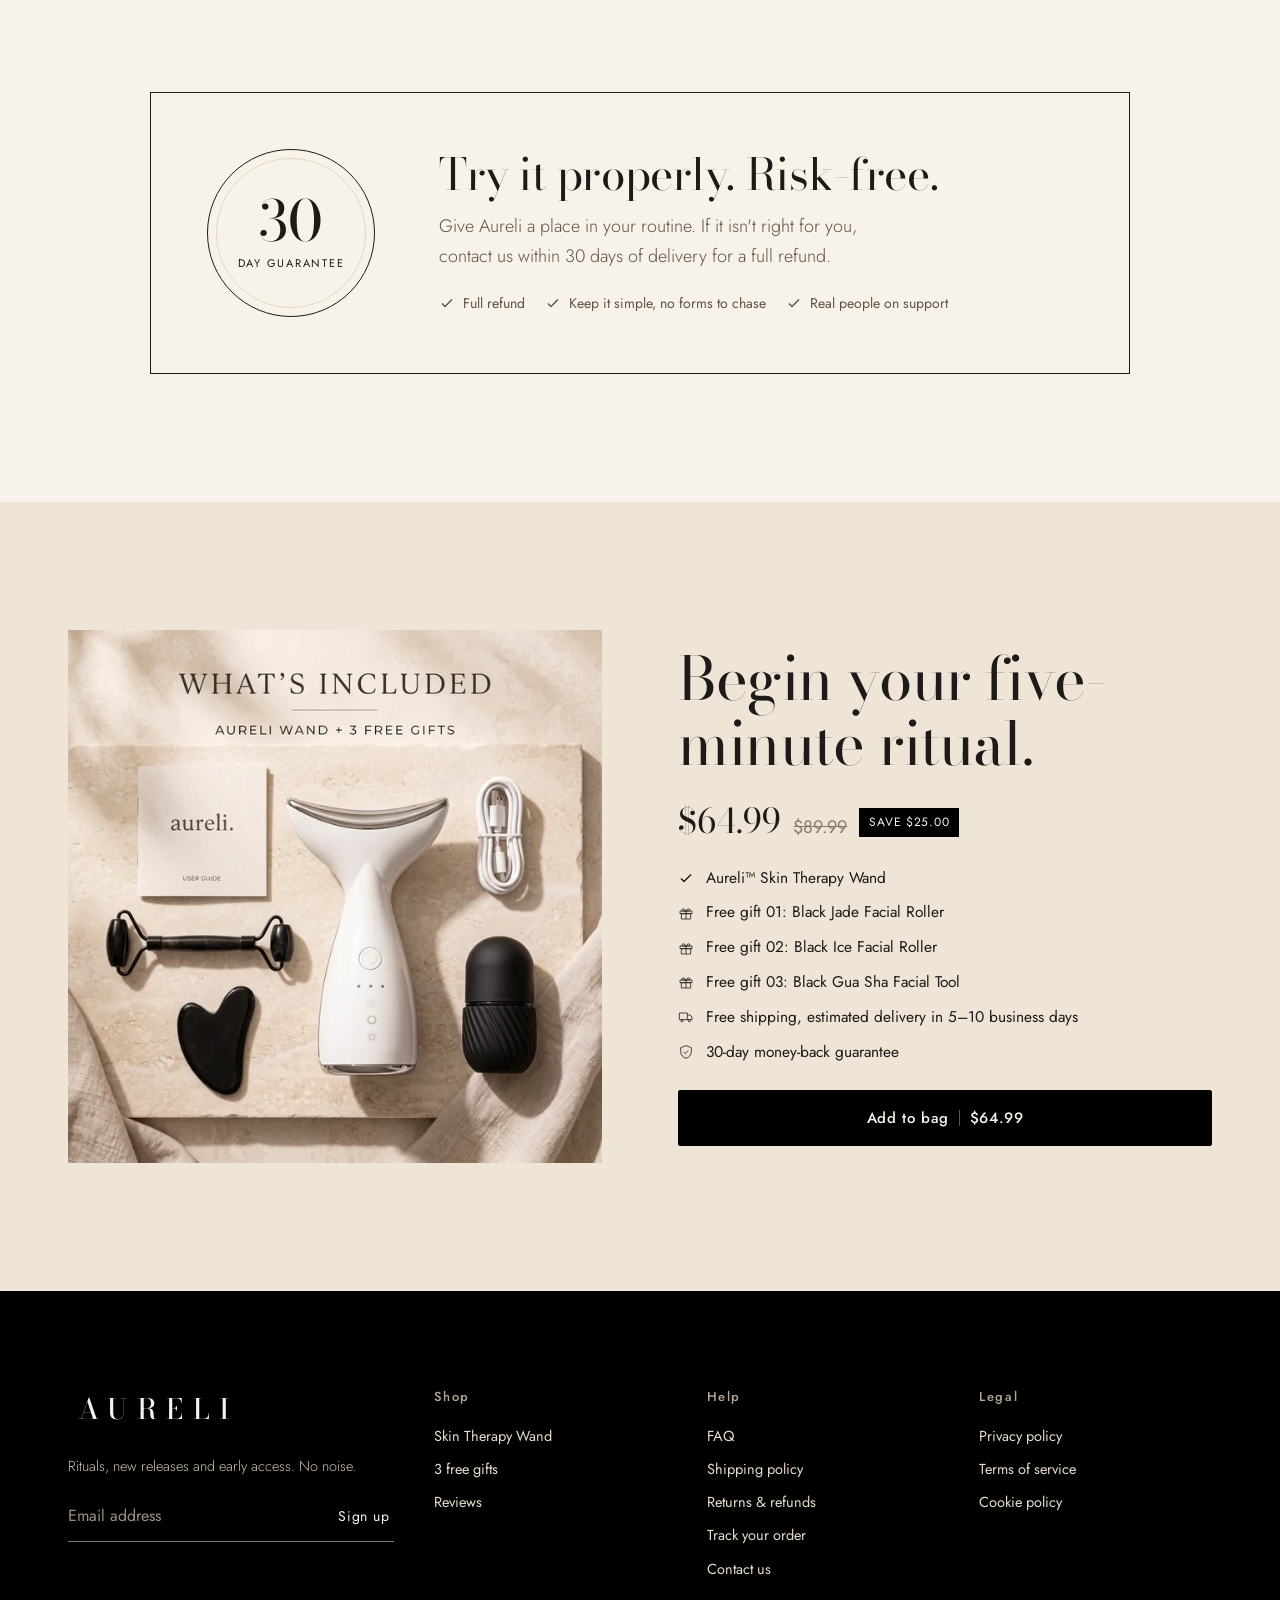
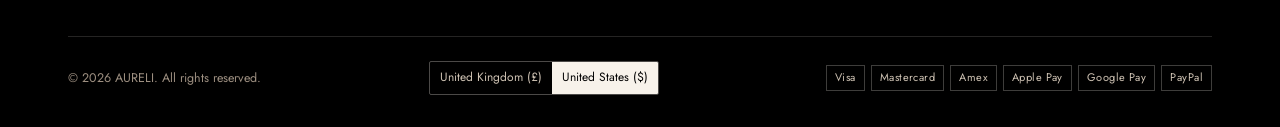
==== commit 9852ae90: "Add files via upload" ====
--- a/index.html
+++ b/index.html
@@ -709,7 +709,7 @@
     </div>
     <div class="benefits">
       <article class="benefit">
-        <div class="media r-45"><img src="/images/ba-complexion-m.webp" srcset="/images/ba-complexion-s.webp 240w, /images/ba-complexion-m.webp 640w, /images/ba-complexion-l.webp 896w" sizes="(max-width: 700px) 82vw, (max-width: 900px) 46vw, 300px" alt="Before and after: a more even-looking complexion" width="896" height="1200" loading="lazy" decoding="async"></div>
+        <div class="media r-45"><img src="/images/ba-complexion-v2-m.webp" srcset="/images/ba-complexion-v2-s.webp 240w, /images/ba-complexion-v2-m.webp 640w, /images/ba-complexion-v2-l.webp 896w" sizes="(max-width: 700px) 82vw, (max-width: 900px) 46vw, 300px" alt="Before and after: a more even-looking complexion" width="896" height="1200" loading="lazy" decoding="async"></div>
         <h3>A more even-looking complexion</h3>
         <p>Gentle light and massage for skin that looks calmer and more even.</p>
       </article>
@@ -719,7 +719,7 @@
         <p>Finish with the ice roller for a cool, wide-awake feel in the morning.</p>
       </article>
       <article class="benefit">
-        <div class="media r-45"><img src="/images/ba-jawline-m.webp" srcset="/images/ba-jawline-s.webp 240w, /images/ba-jawline-m.webp 640w, /images/ba-jawline-l.webp 896w" sizes="(max-width: 700px) 82vw, (max-width: 900px) 46vw, 300px" alt="Before and after: a toned-looking jawline" width="896" height="1200" loading="lazy" decoding="async"></div>
+        <div class="media r-45"><img src="/images/ba-jawline-v2-m.webp" srcset="/images/ba-jawline-v2-s.webp 240w, /images/ba-jawline-v2-m.webp 640w, /images/ba-jawline-v2-l.webp 896w" sizes="(max-width: 700px) 82vw, (max-width: 900px) 46vw, 300px" alt="Before and after: a toned-looking jawline" width="896" height="1200" loading="lazy" decoding="async"></div>
         <h3>A lifted, toned feel</h3>
         <p>Microcurrent pulses that leave the face feeling toned and awake.</p>
       </article>
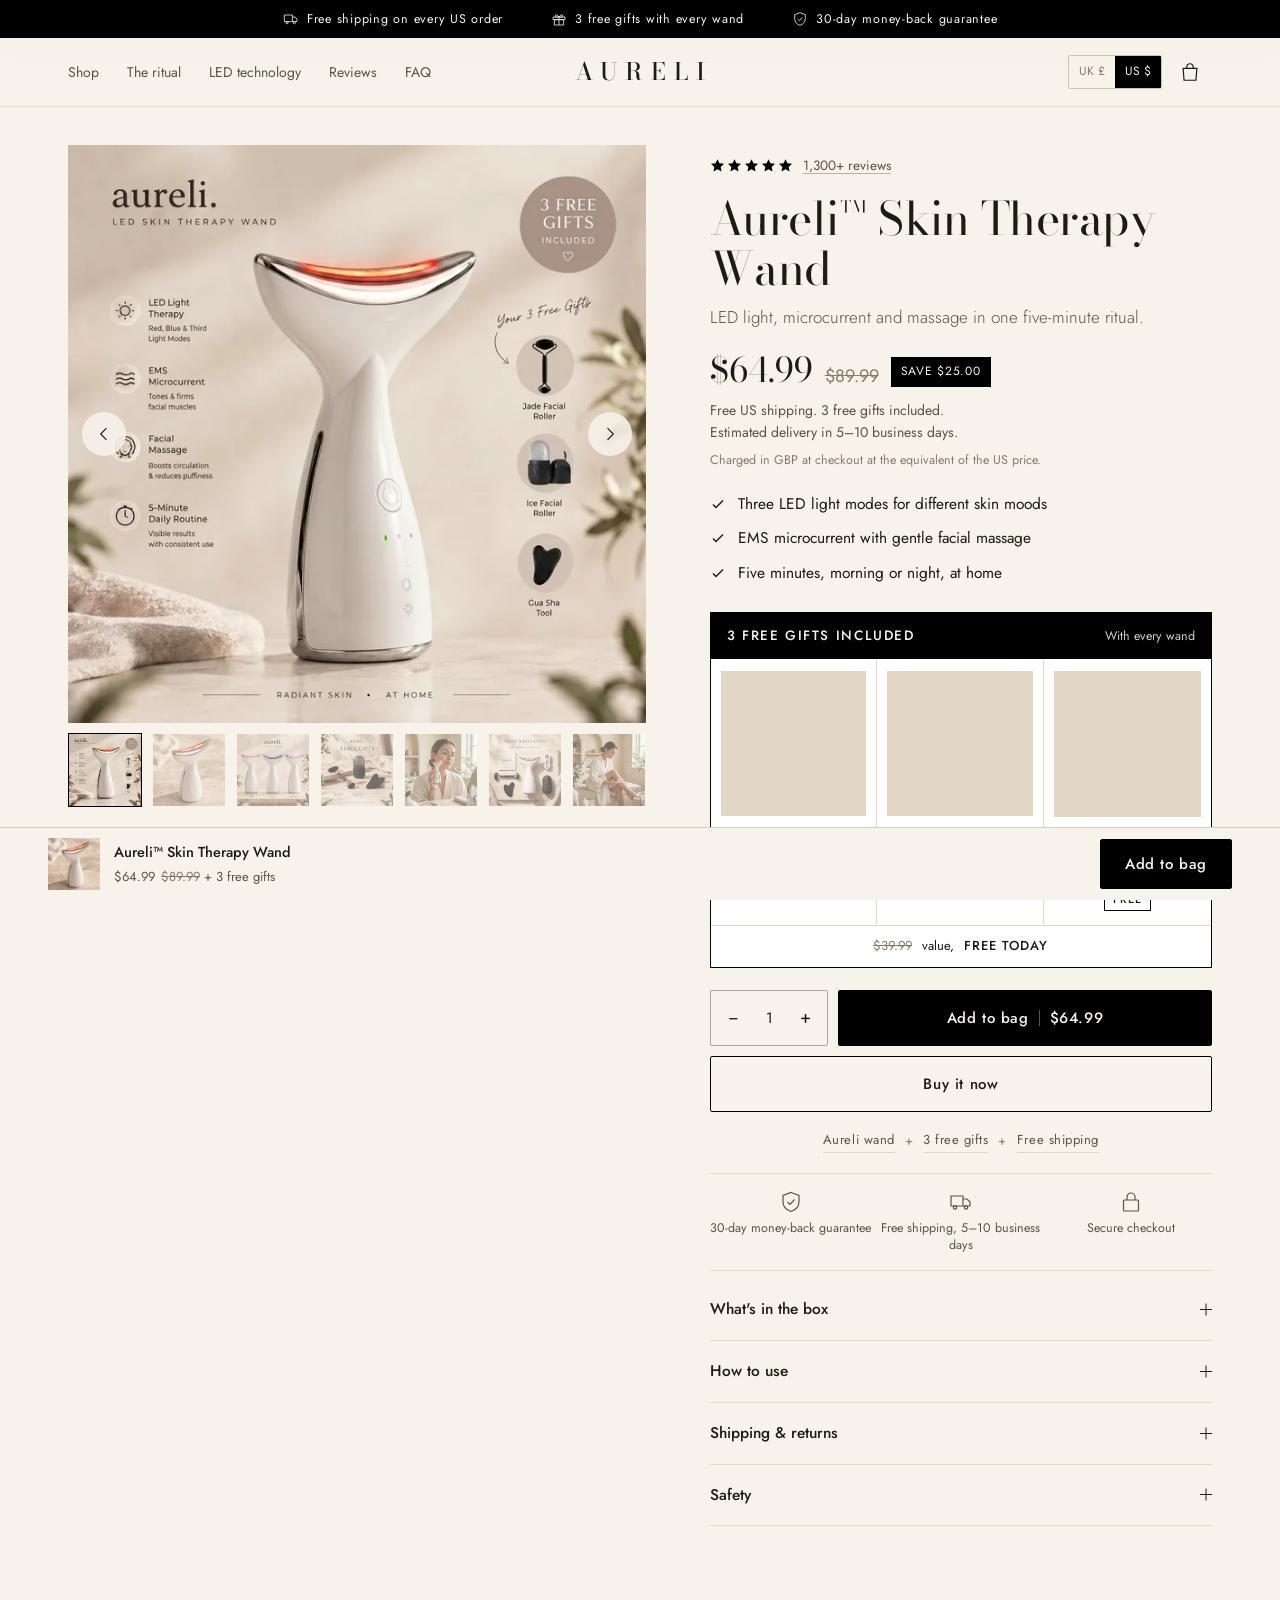
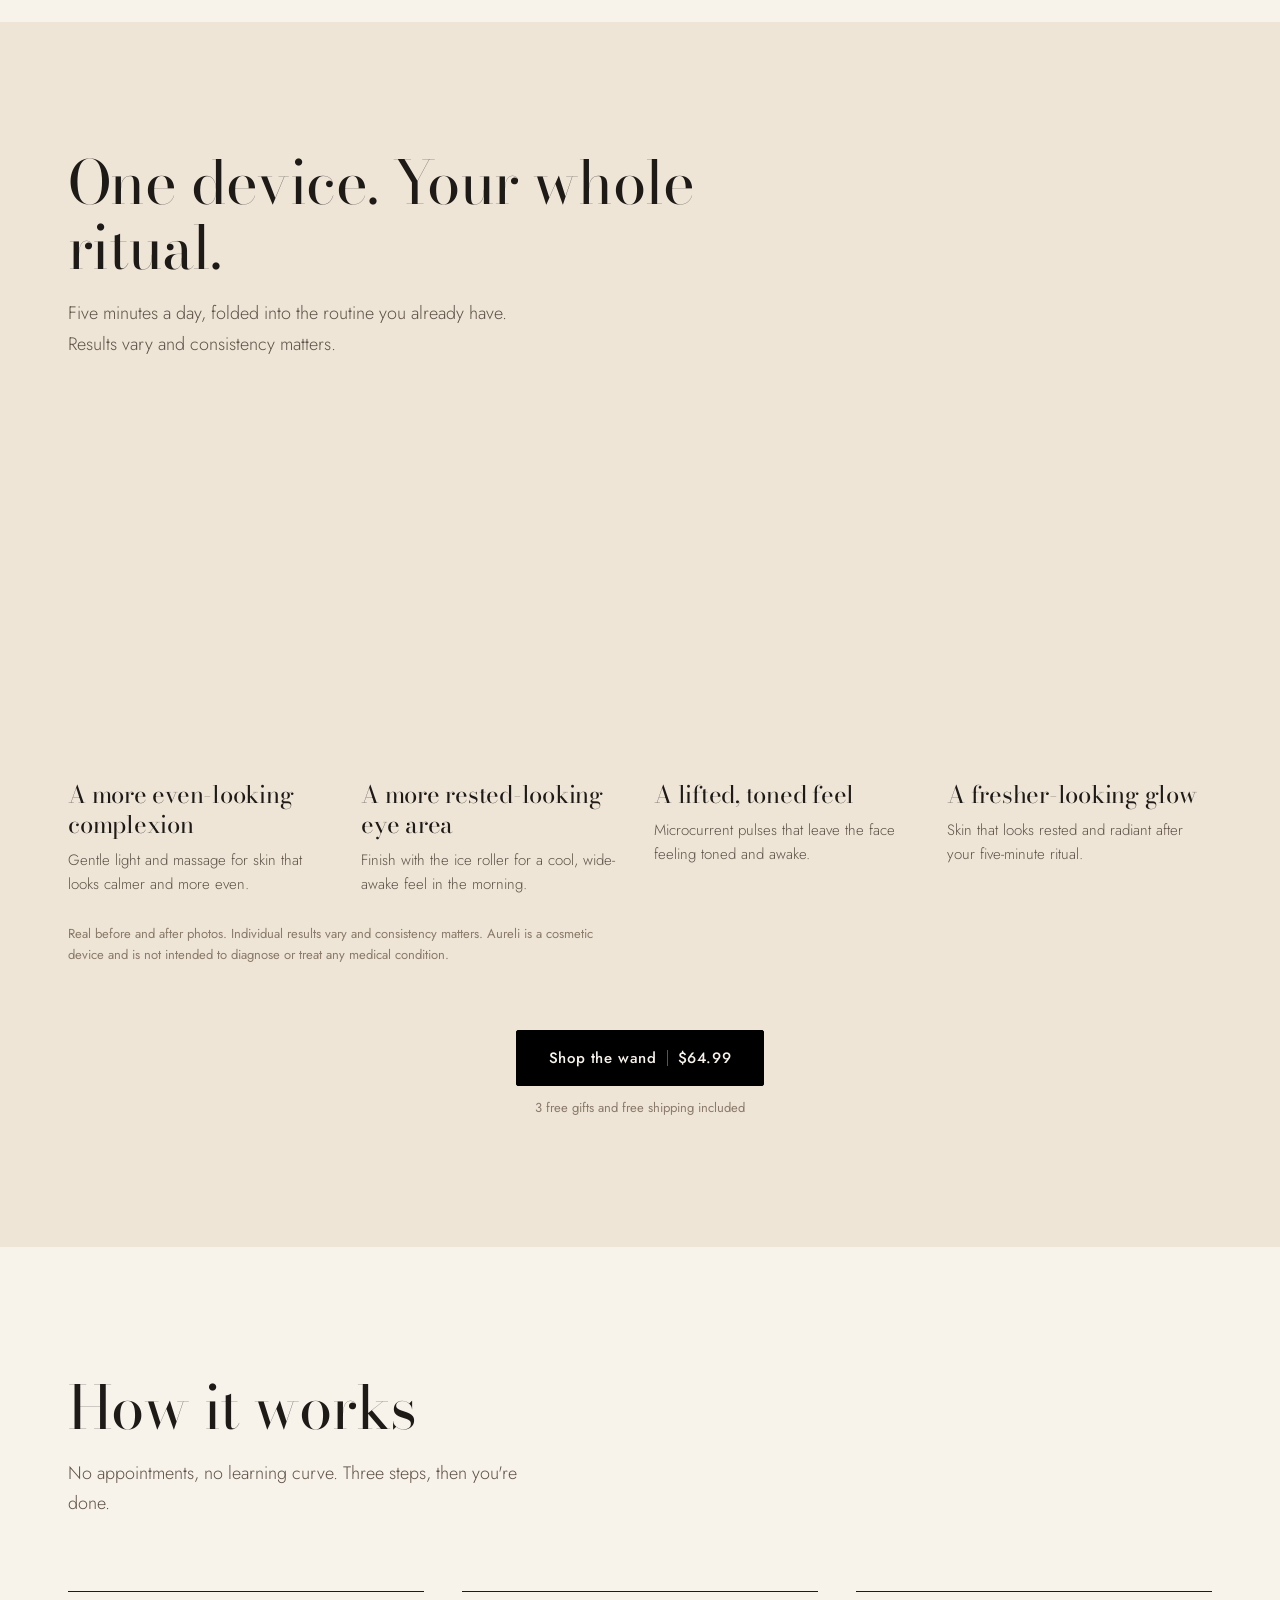
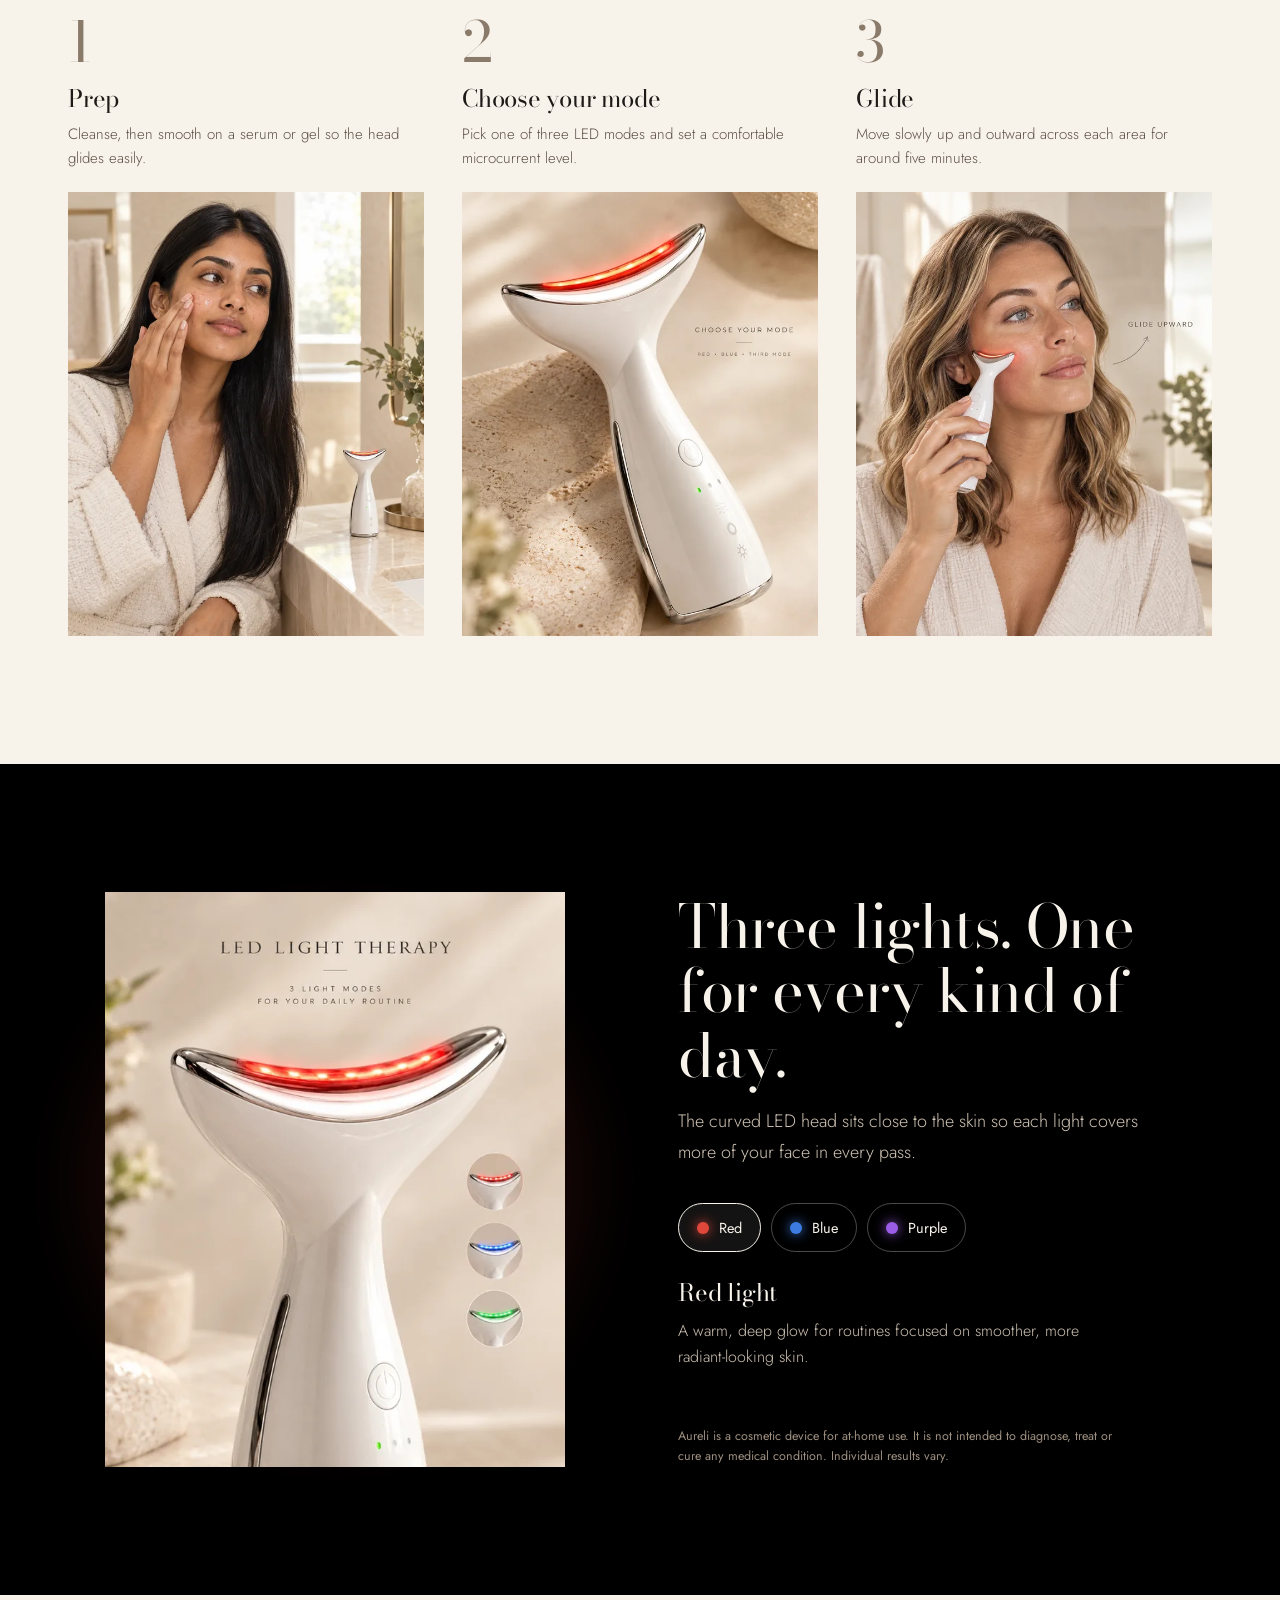
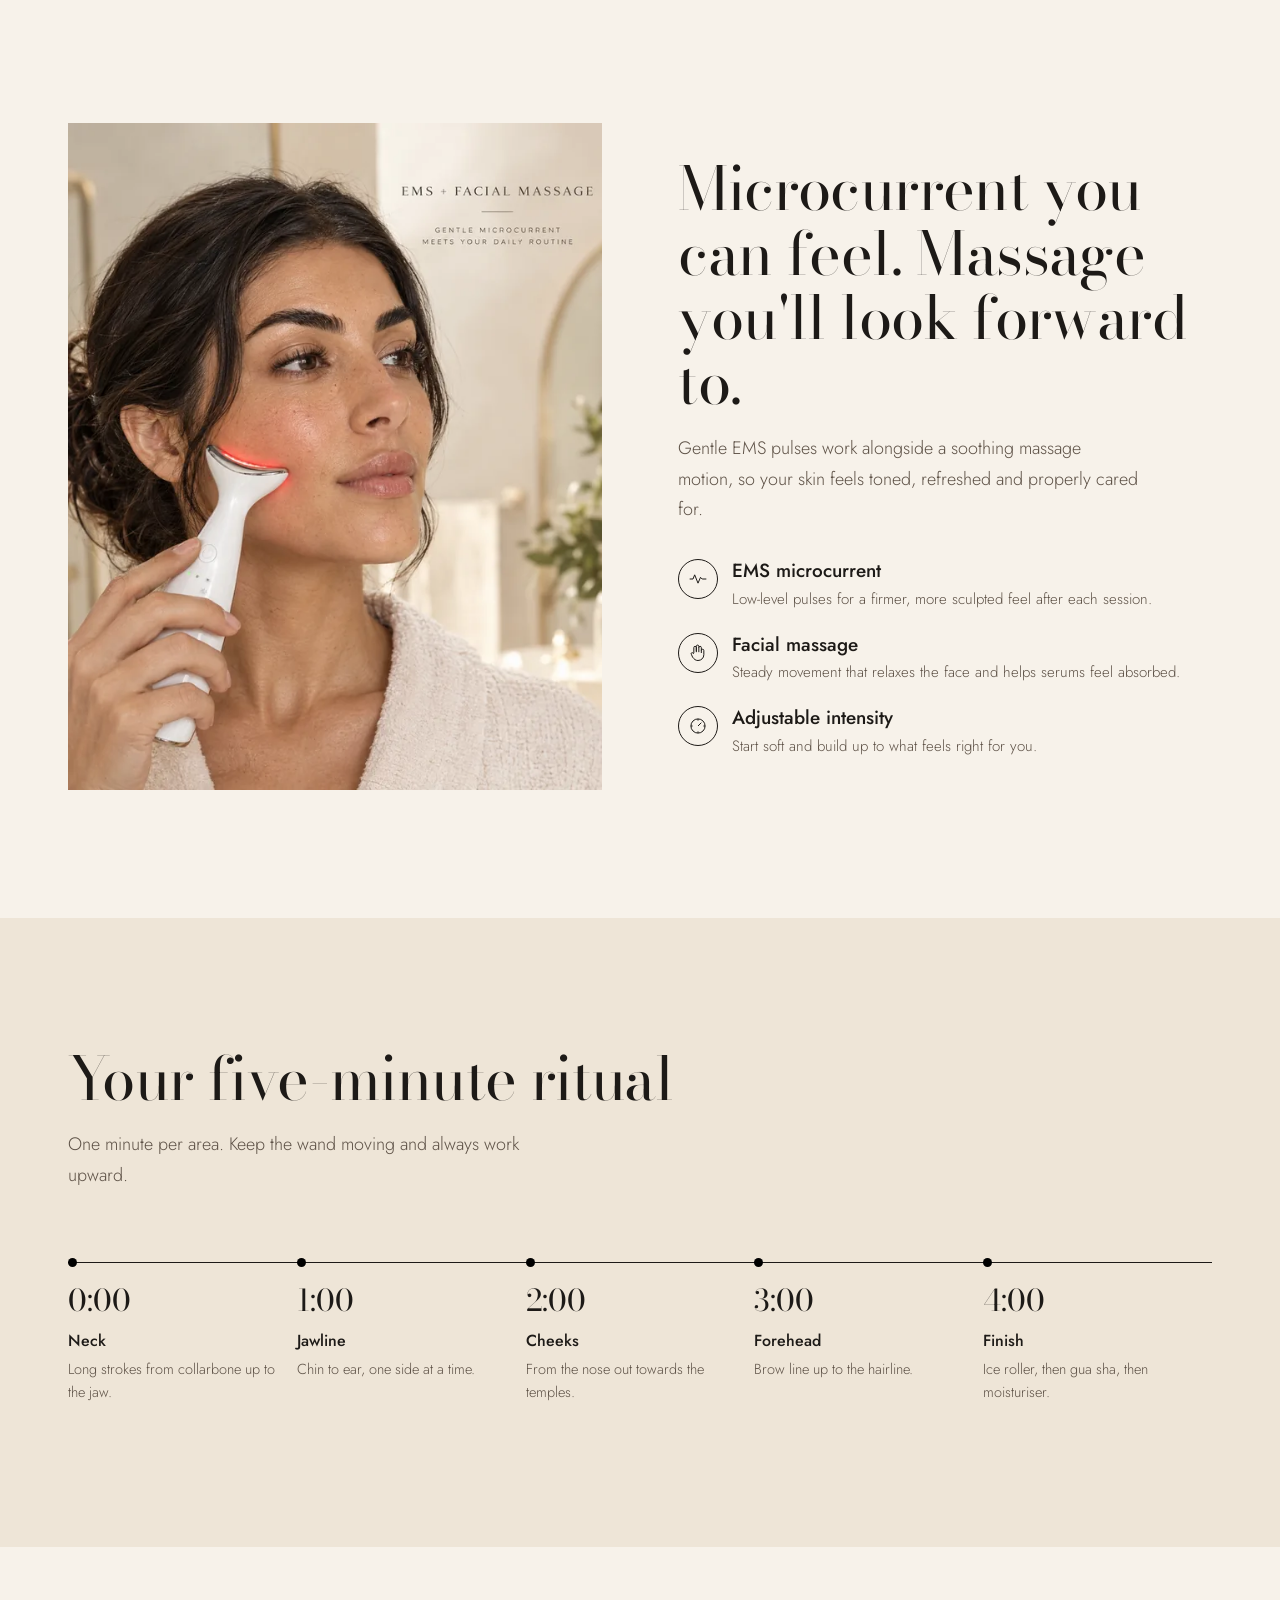
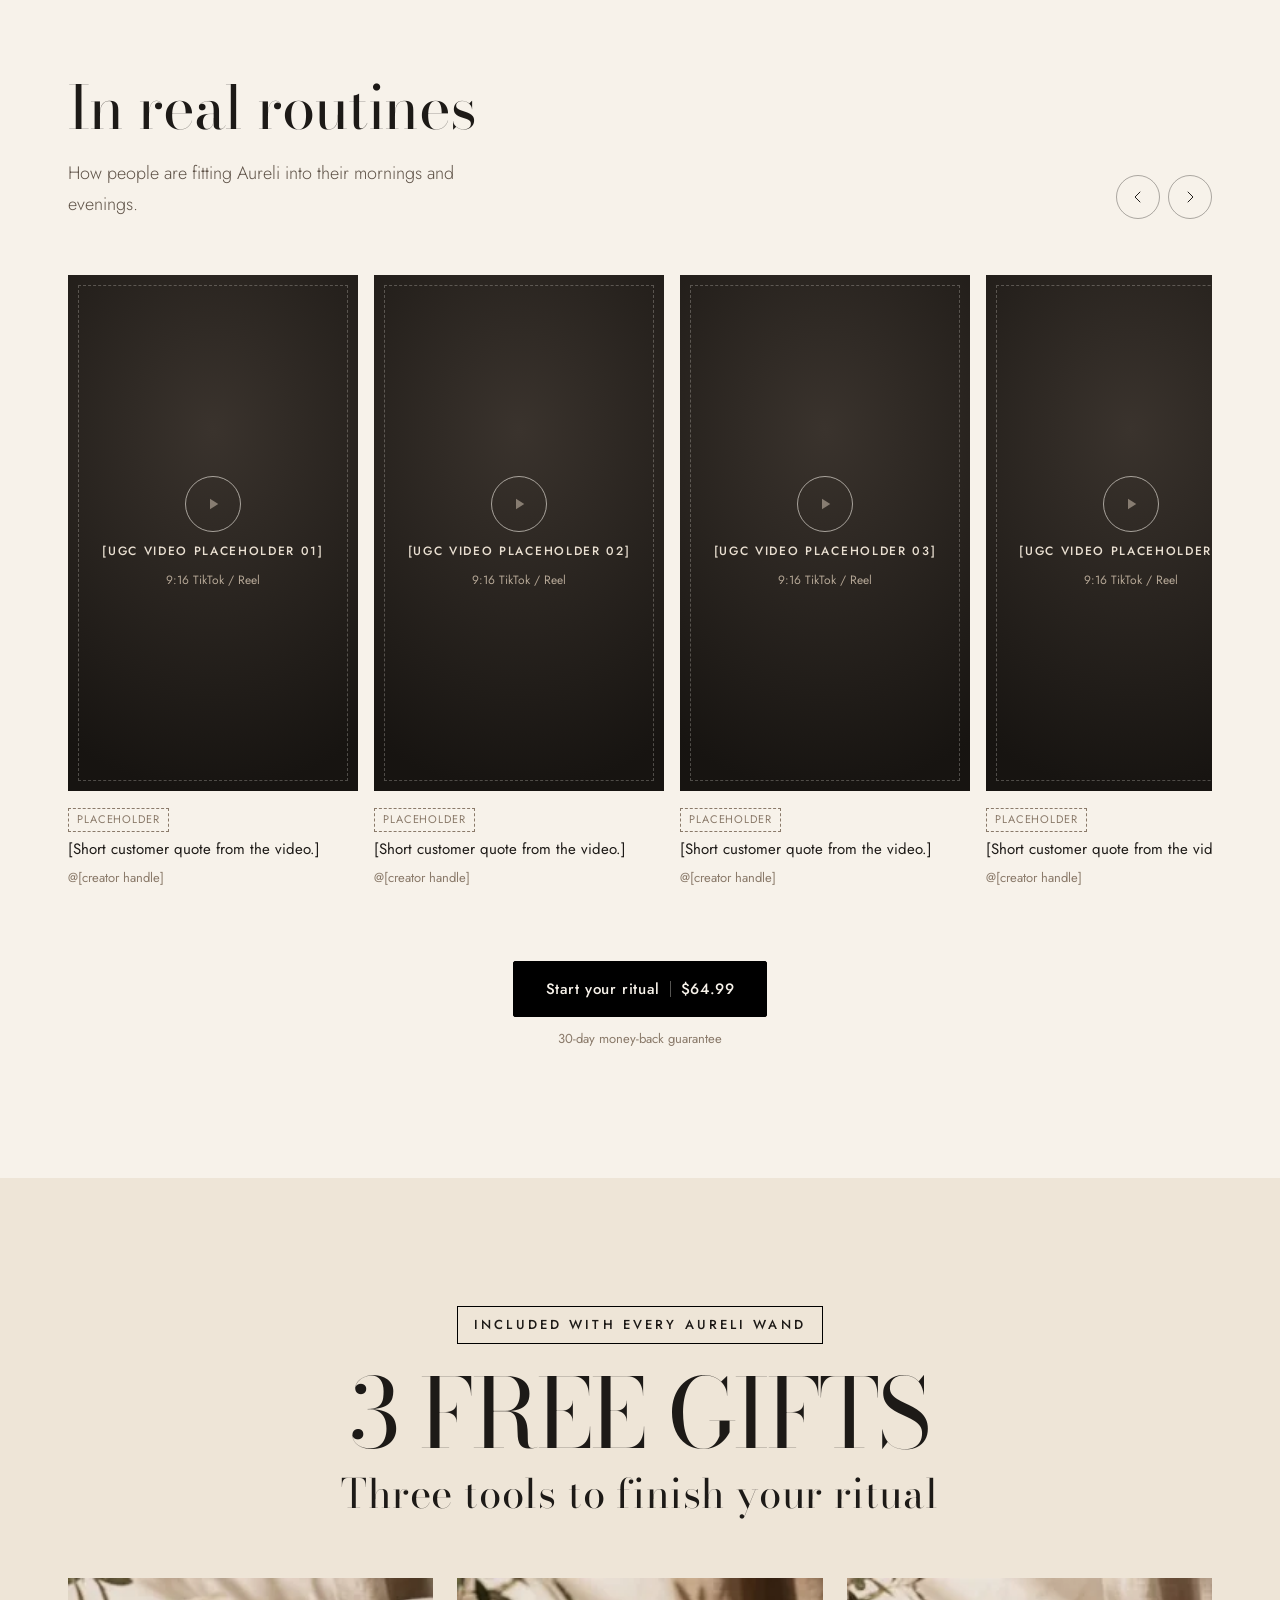
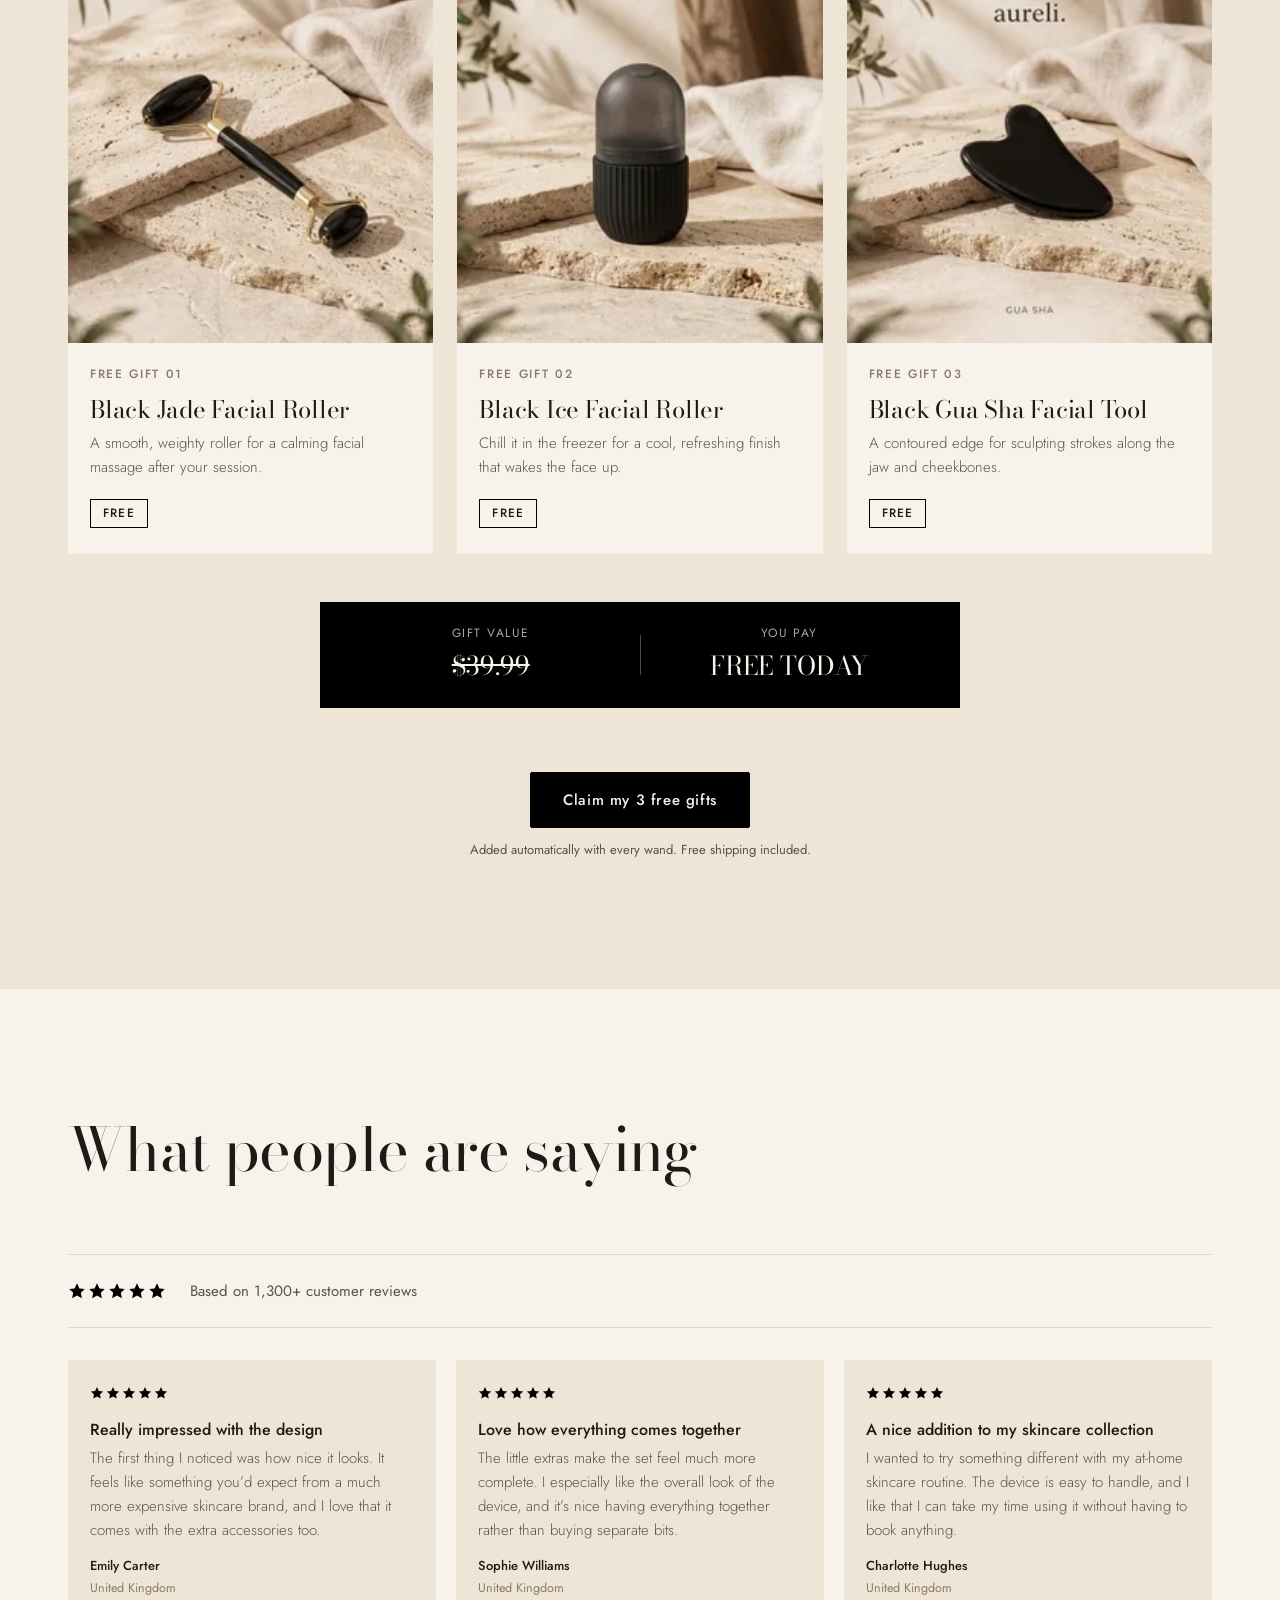
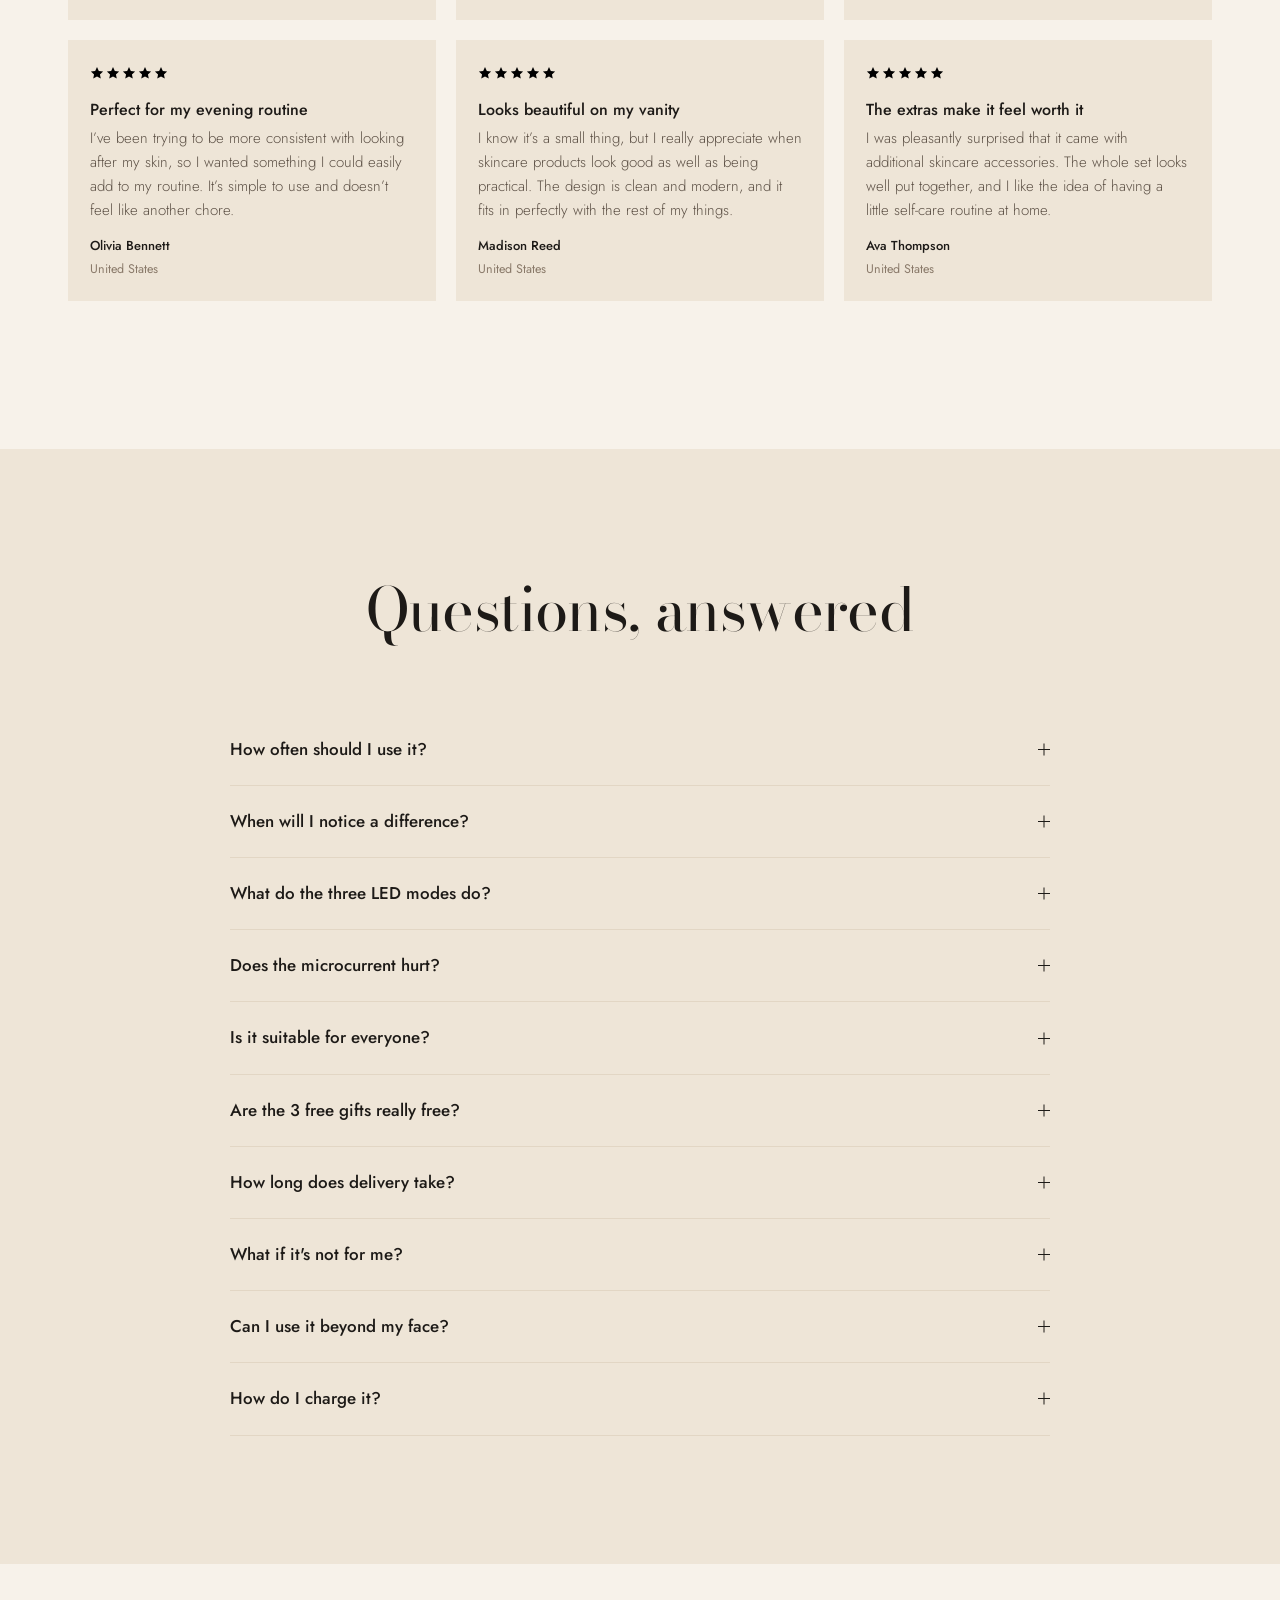
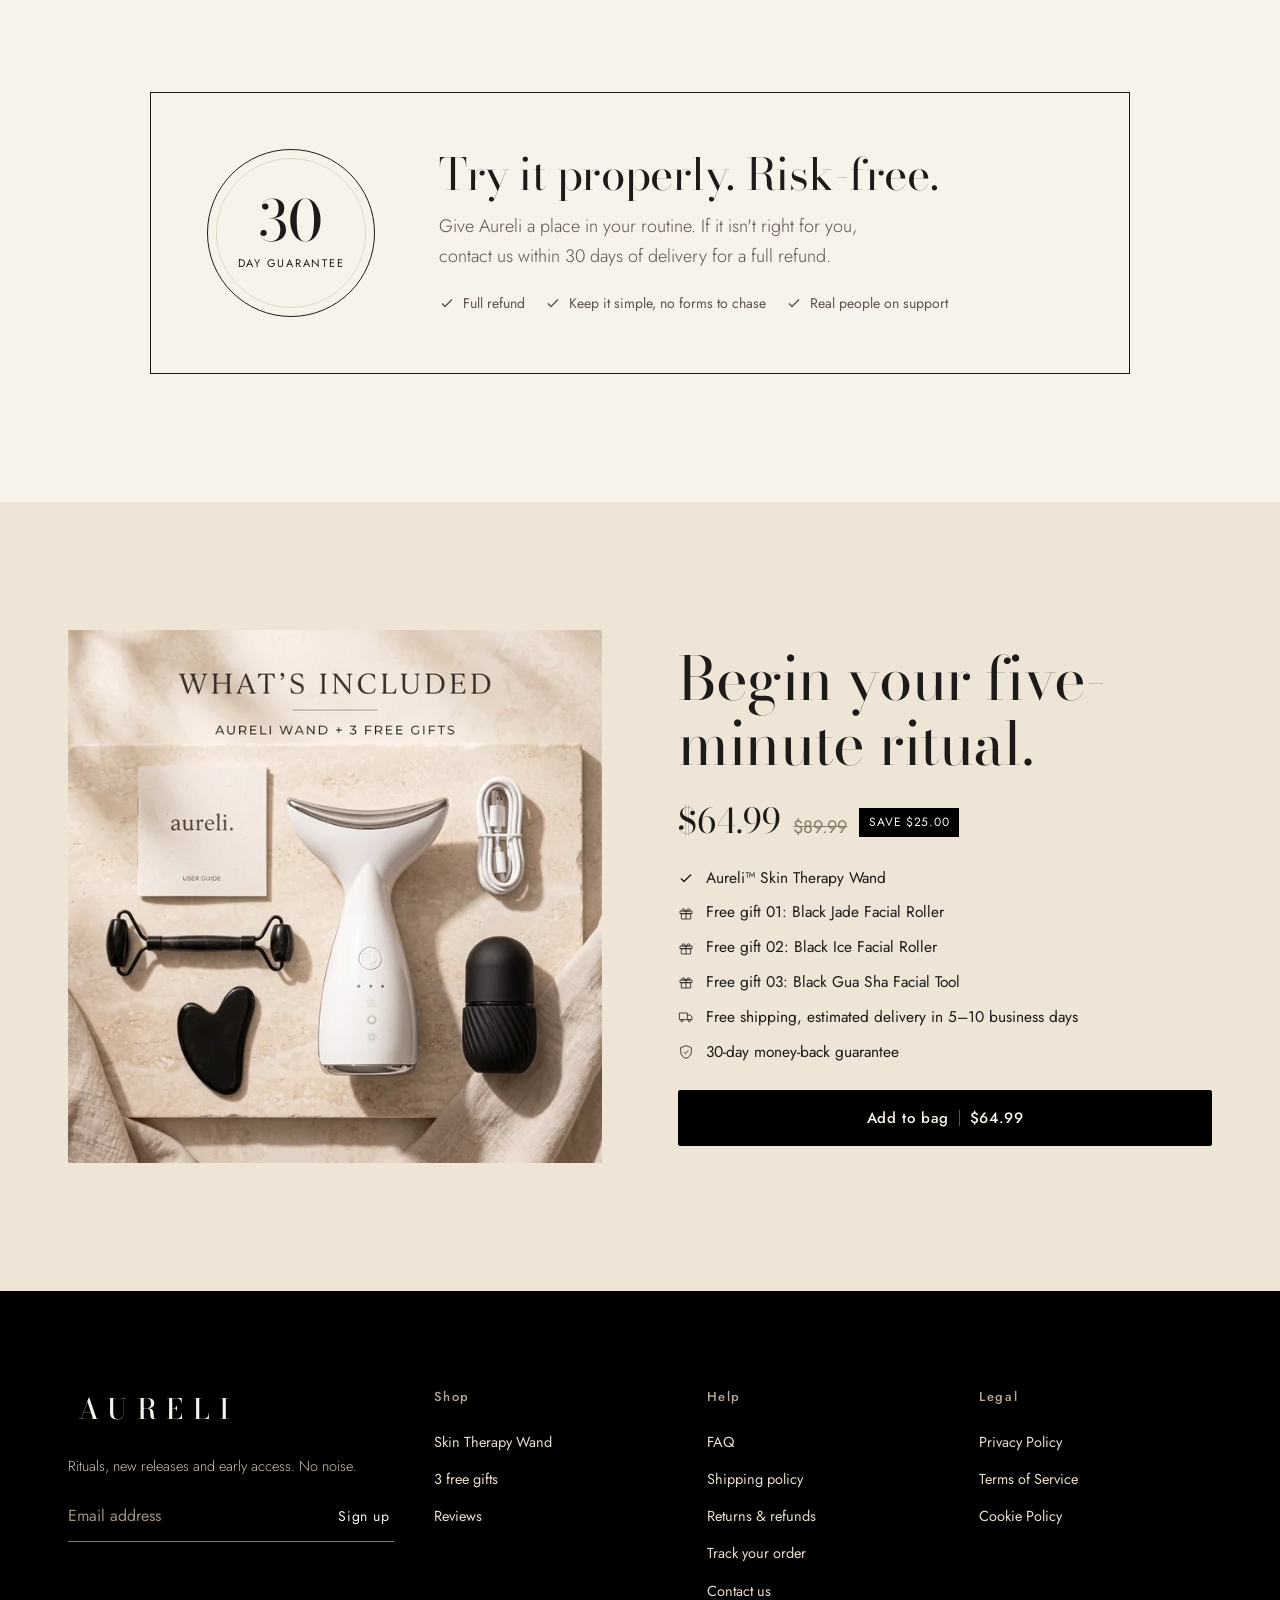
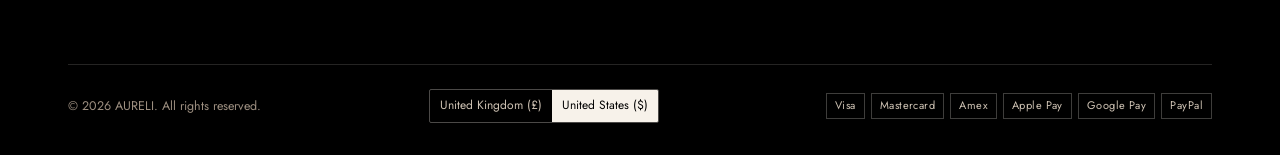
==== commit 5047e3df: "Add files via upload" ====
--- a/index.html
+++ b/index.html
@@ -410,7 +410,8 @@
 @media (max-width:860px){.footer-grid{grid-template-columns:1fr 1fr}.footer-grid > :first-child{grid-column:1/-1}}
 .footer .logo{font-size:28px;color:var(--ivory)}
 .footer h4{font-size:13px;letter-spacing:.12em;font-weight:500;margin:0 0 16px;color:#b5a796}
-.footer ul{list-style:none;padding:0;margin:0;display:grid;gap:10px;font-size:14.5px}
+.footer ul{list-style:none;padding:0;margin:0;display:grid;gap:2px;font-size:14.5px}
+.footer ul a{display:inline-block;padding:6px 0}
 .footer a{text-decoration:none;color:#e6dccd}
 .footer a:hover{color:var(--white)}
 .news{margin-top:22px;max-width:380px}
@@ -1001,11 +1002,11 @@
       </div>
       <div>
         <h4>Help</h4>
-        <ul><li><a href="#faq">FAQ</a></li><li><a href="/shipping.html">Shipping policy</a></li><li><a href="#">Returns &amp; refunds</a></li><li><a href="#">Track your order</a></li><li><a href="mailto:hello@aureli.com">Contact us</a></li></ul>
+        <ul><li><a href="#faq">FAQ</a></li><li><a href="/shipping.html">Shipping policy</a></li><li><a href="/terms-of-service#returns-and-refunds">Returns &amp; refunds</a></li><li><a href="#">Track your order</a></li><li><a href="mailto:aurelileds@outlook.com">Contact us</a></li></ul>
       </div>
       <div>
         <h4>Legal</h4>
-        <ul><li><a href="#">Privacy policy</a></li><li><a href="#">Terms of service</a></li><li><a href="#">Cookie policy</a></li></ul>
+        <ul><li><a href="/privacy-policy">Privacy Policy</a></li><li><a href="/terms-of-service">Terms of Service</a></li><li><a href="/cookie-policy">Cookie Policy</a></li></ul>
       </div>
     </div>
     <div class="foot-bottom">
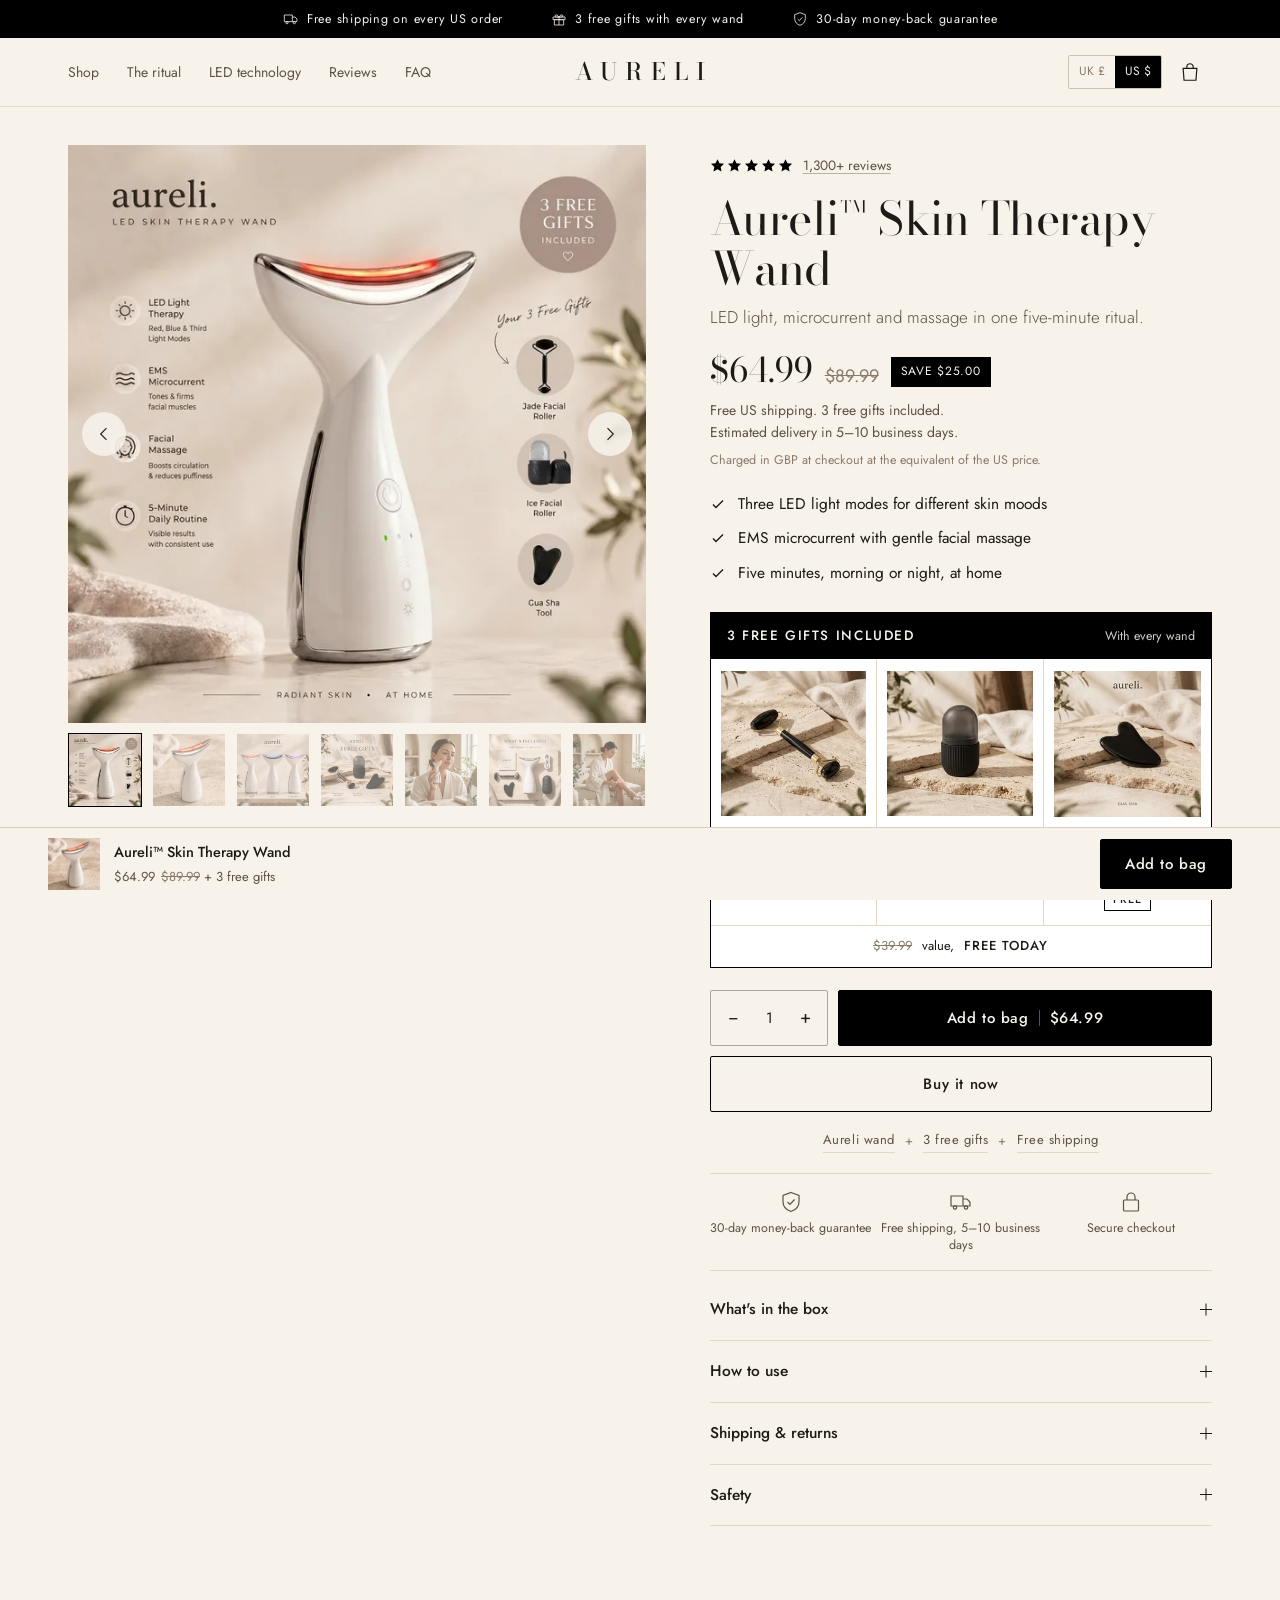
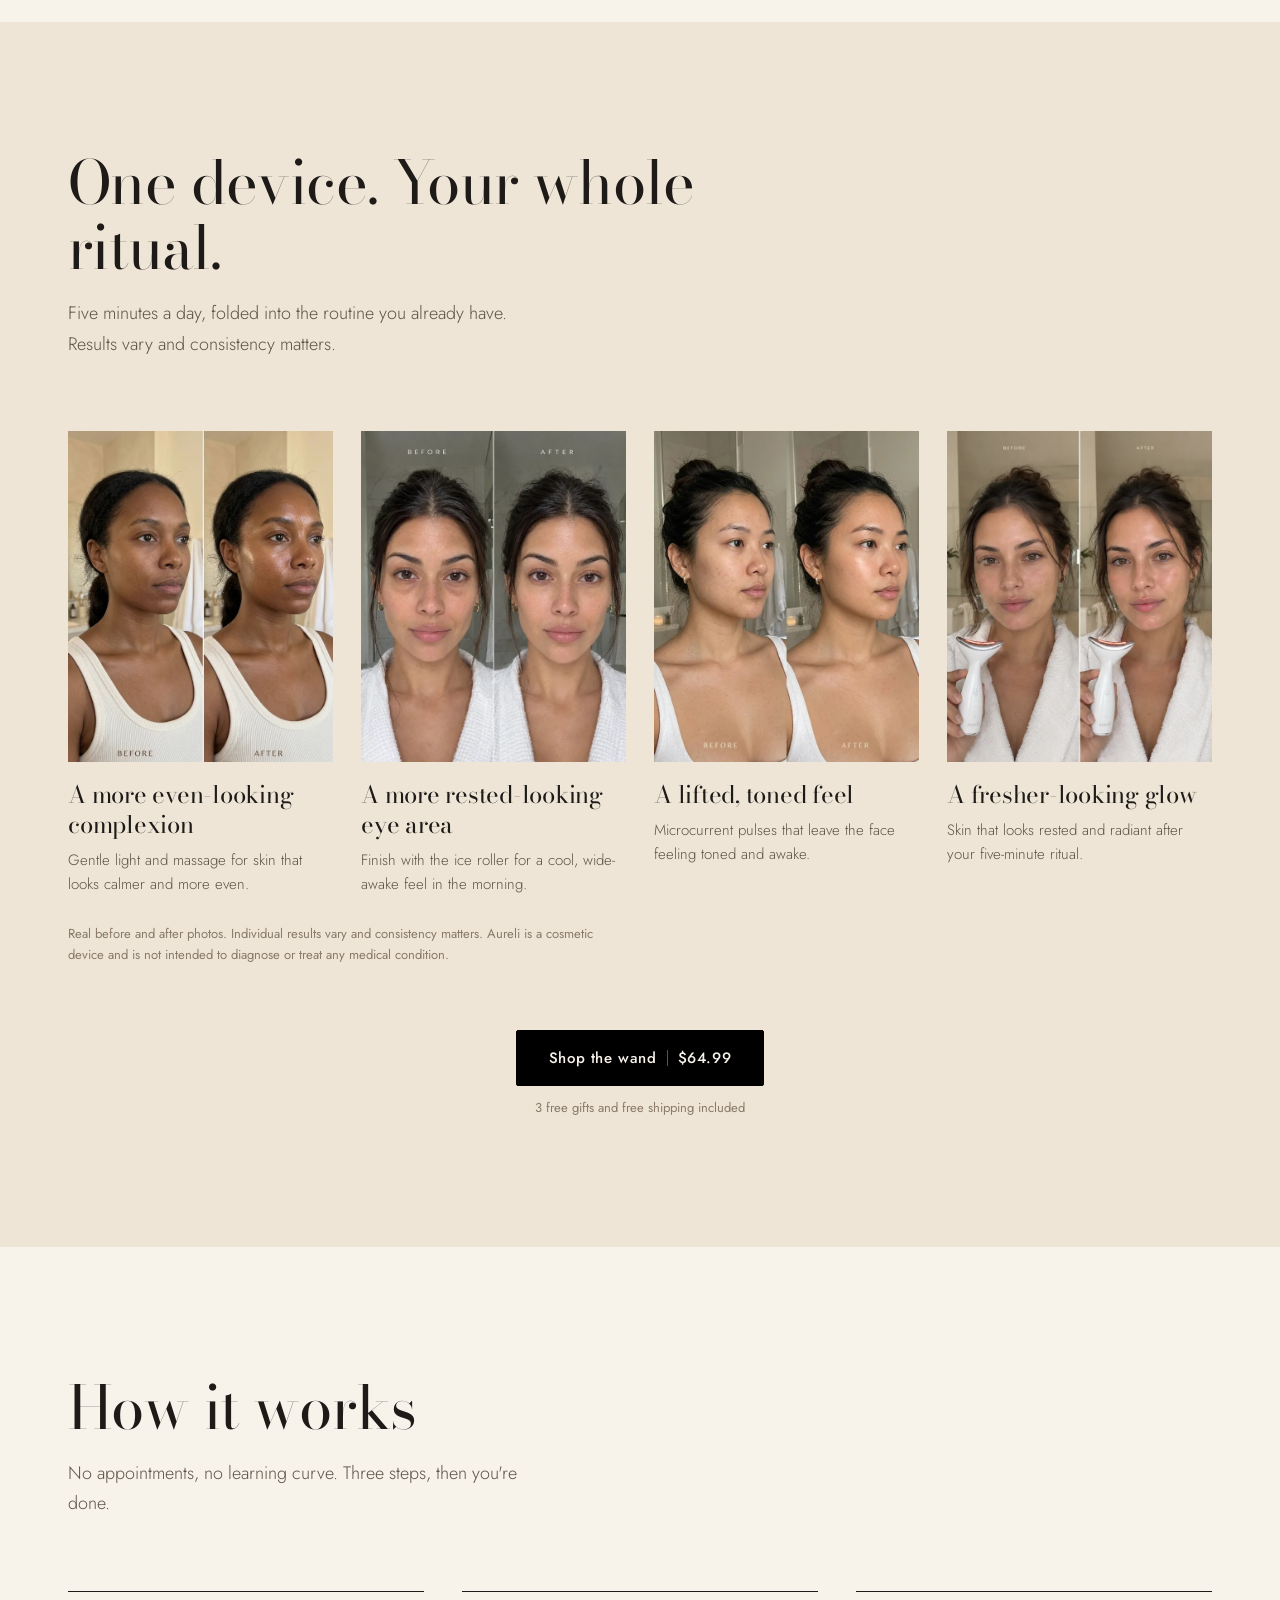
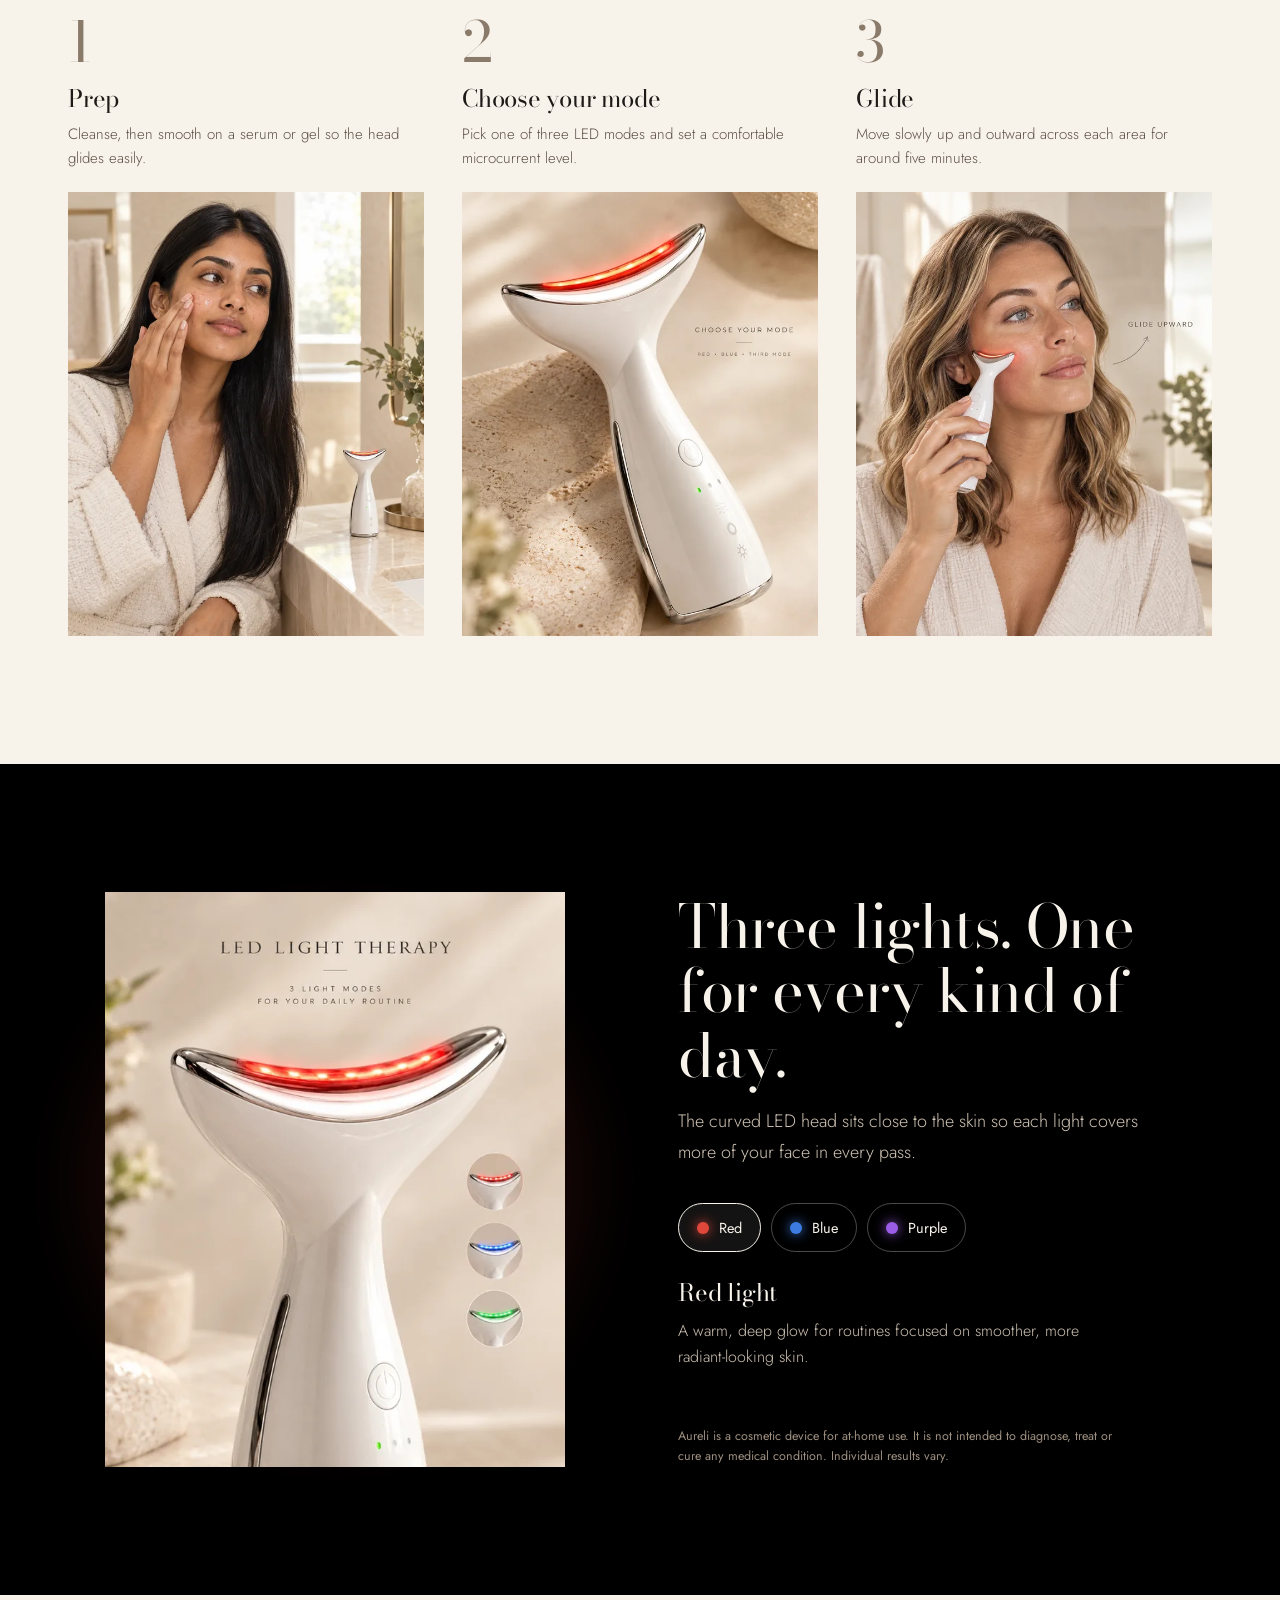
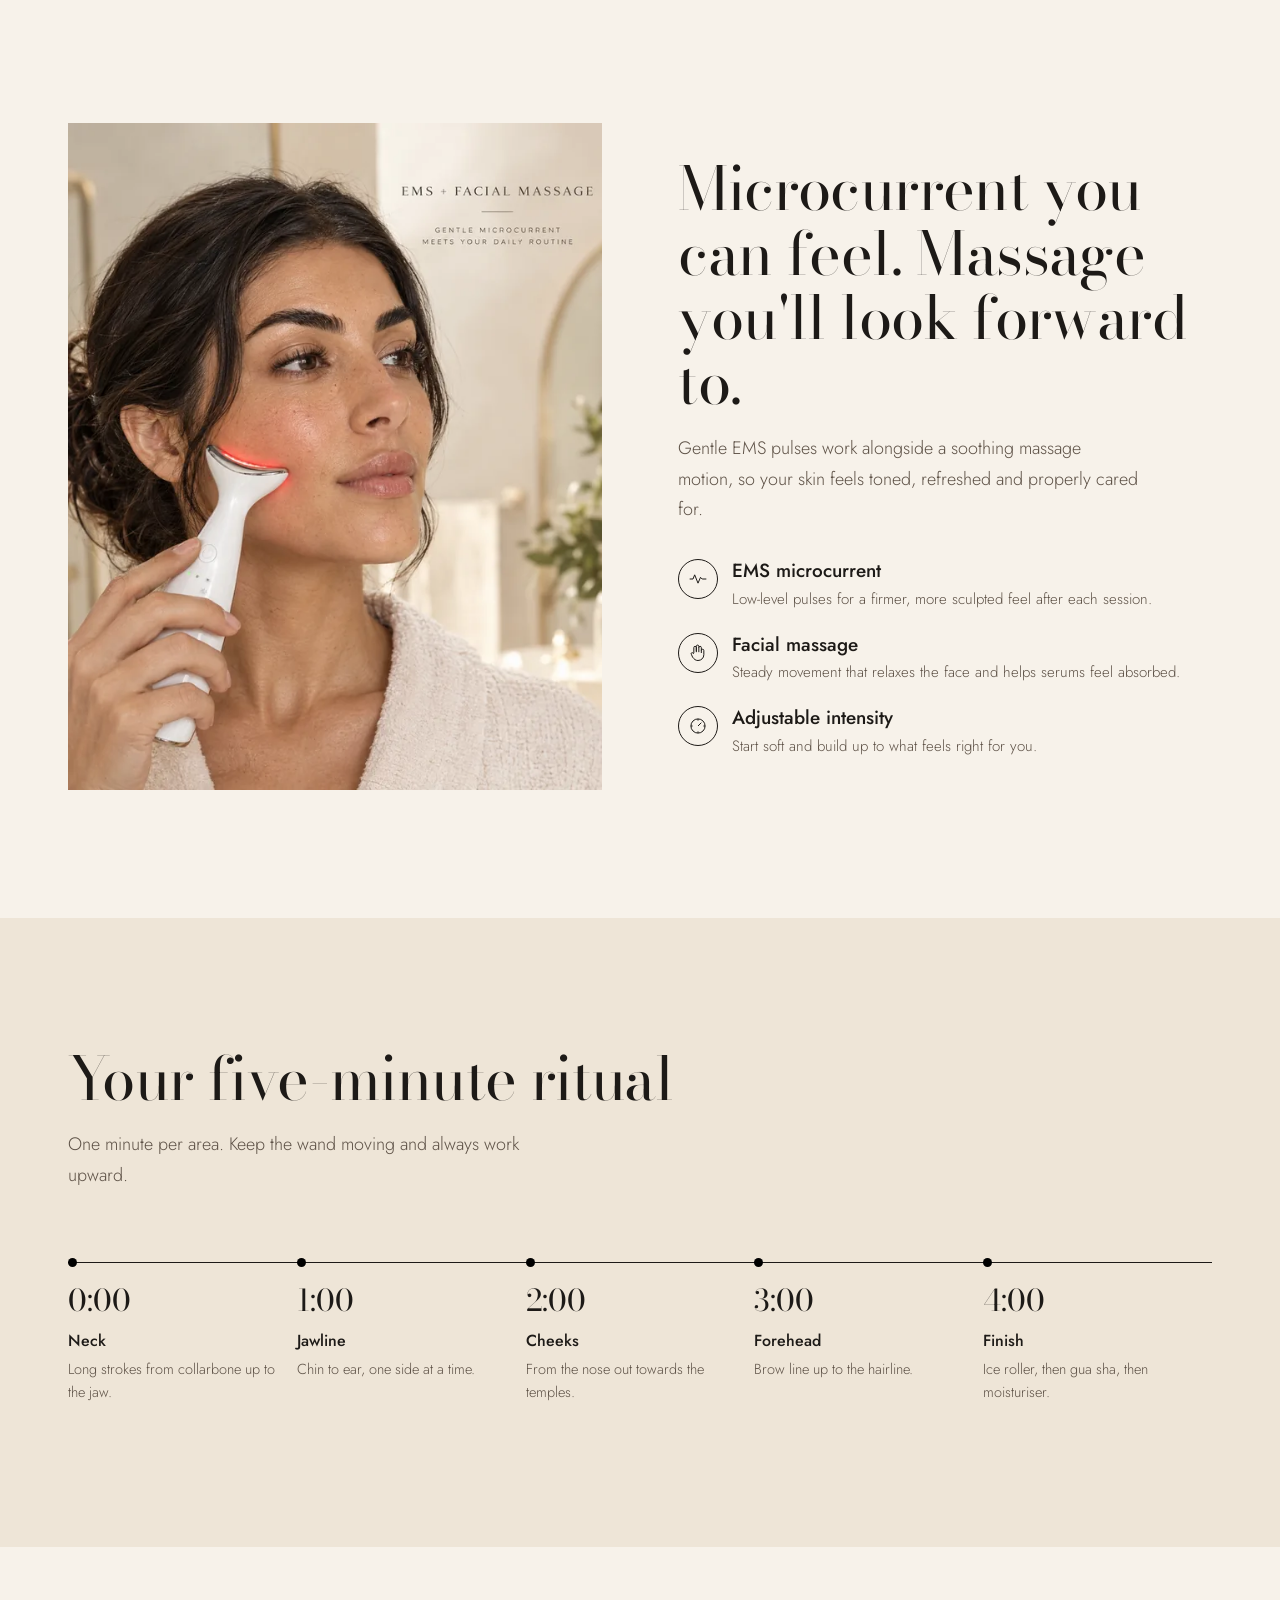
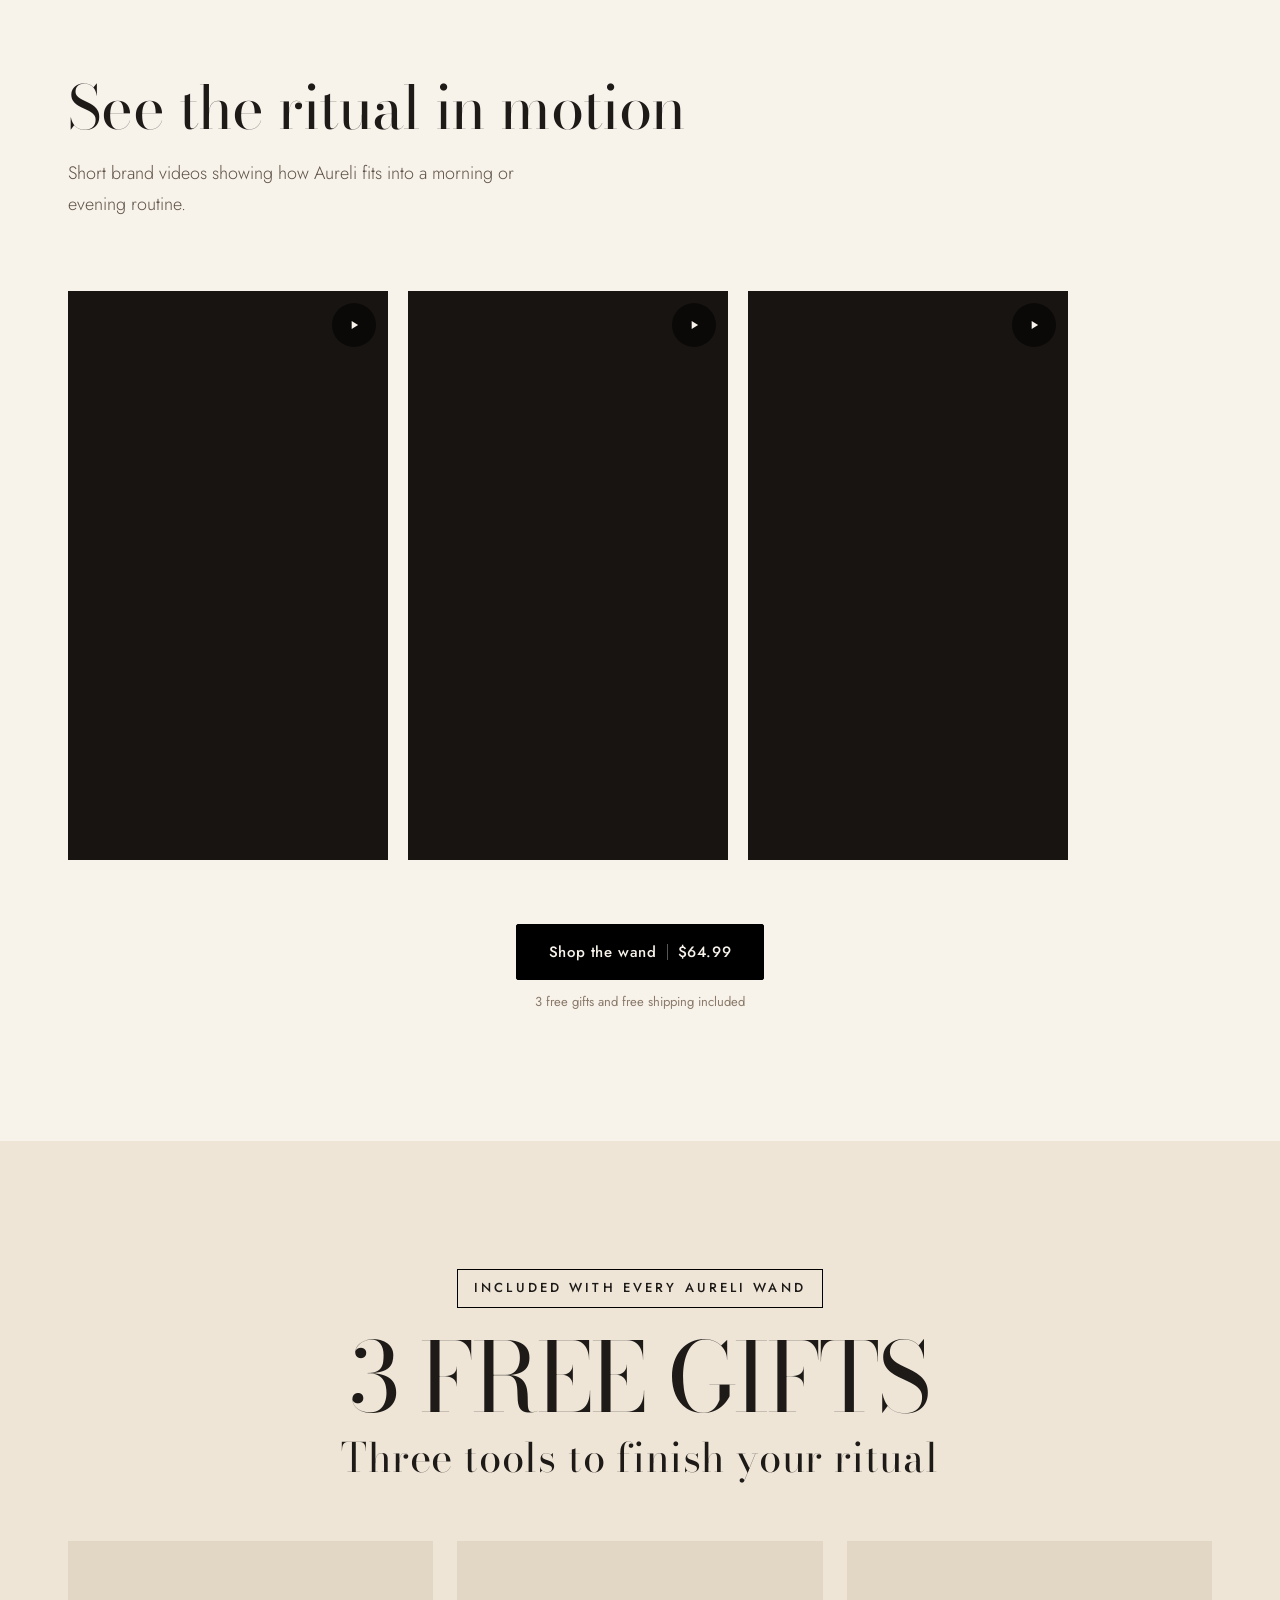
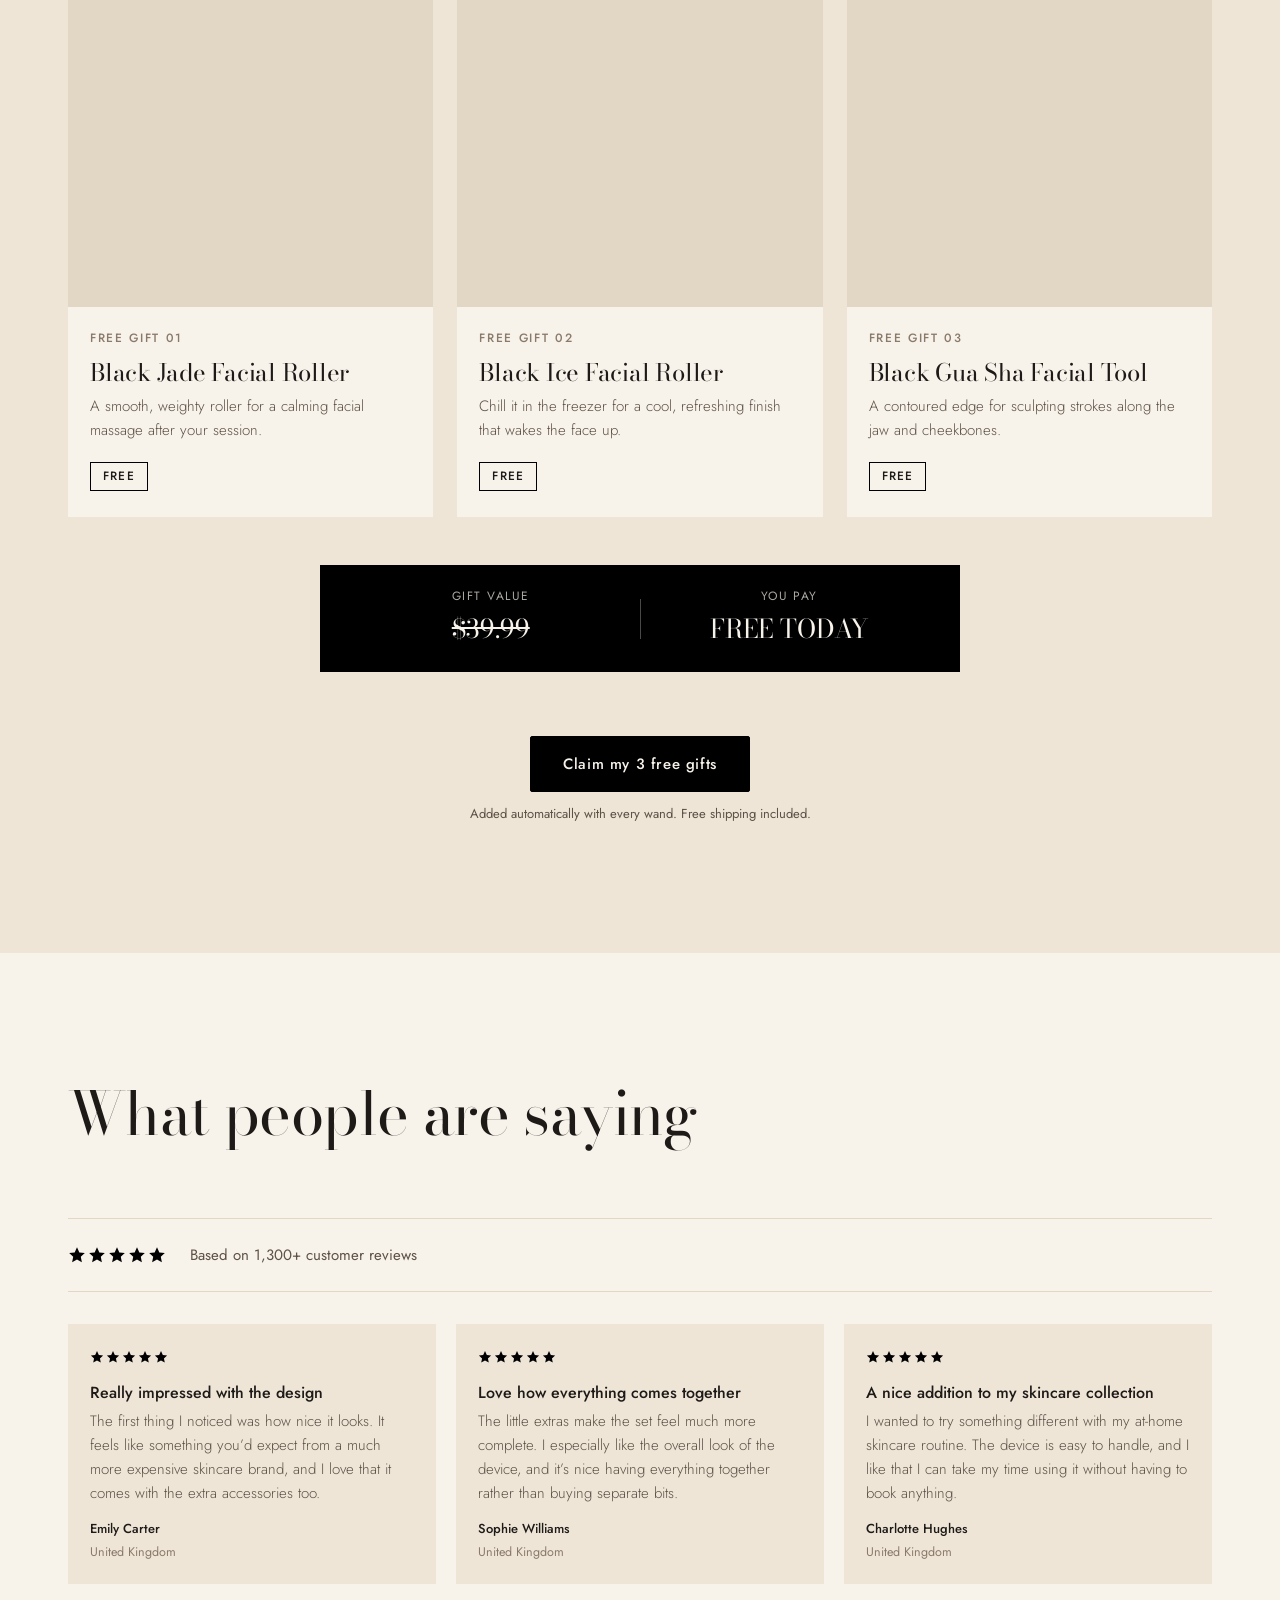
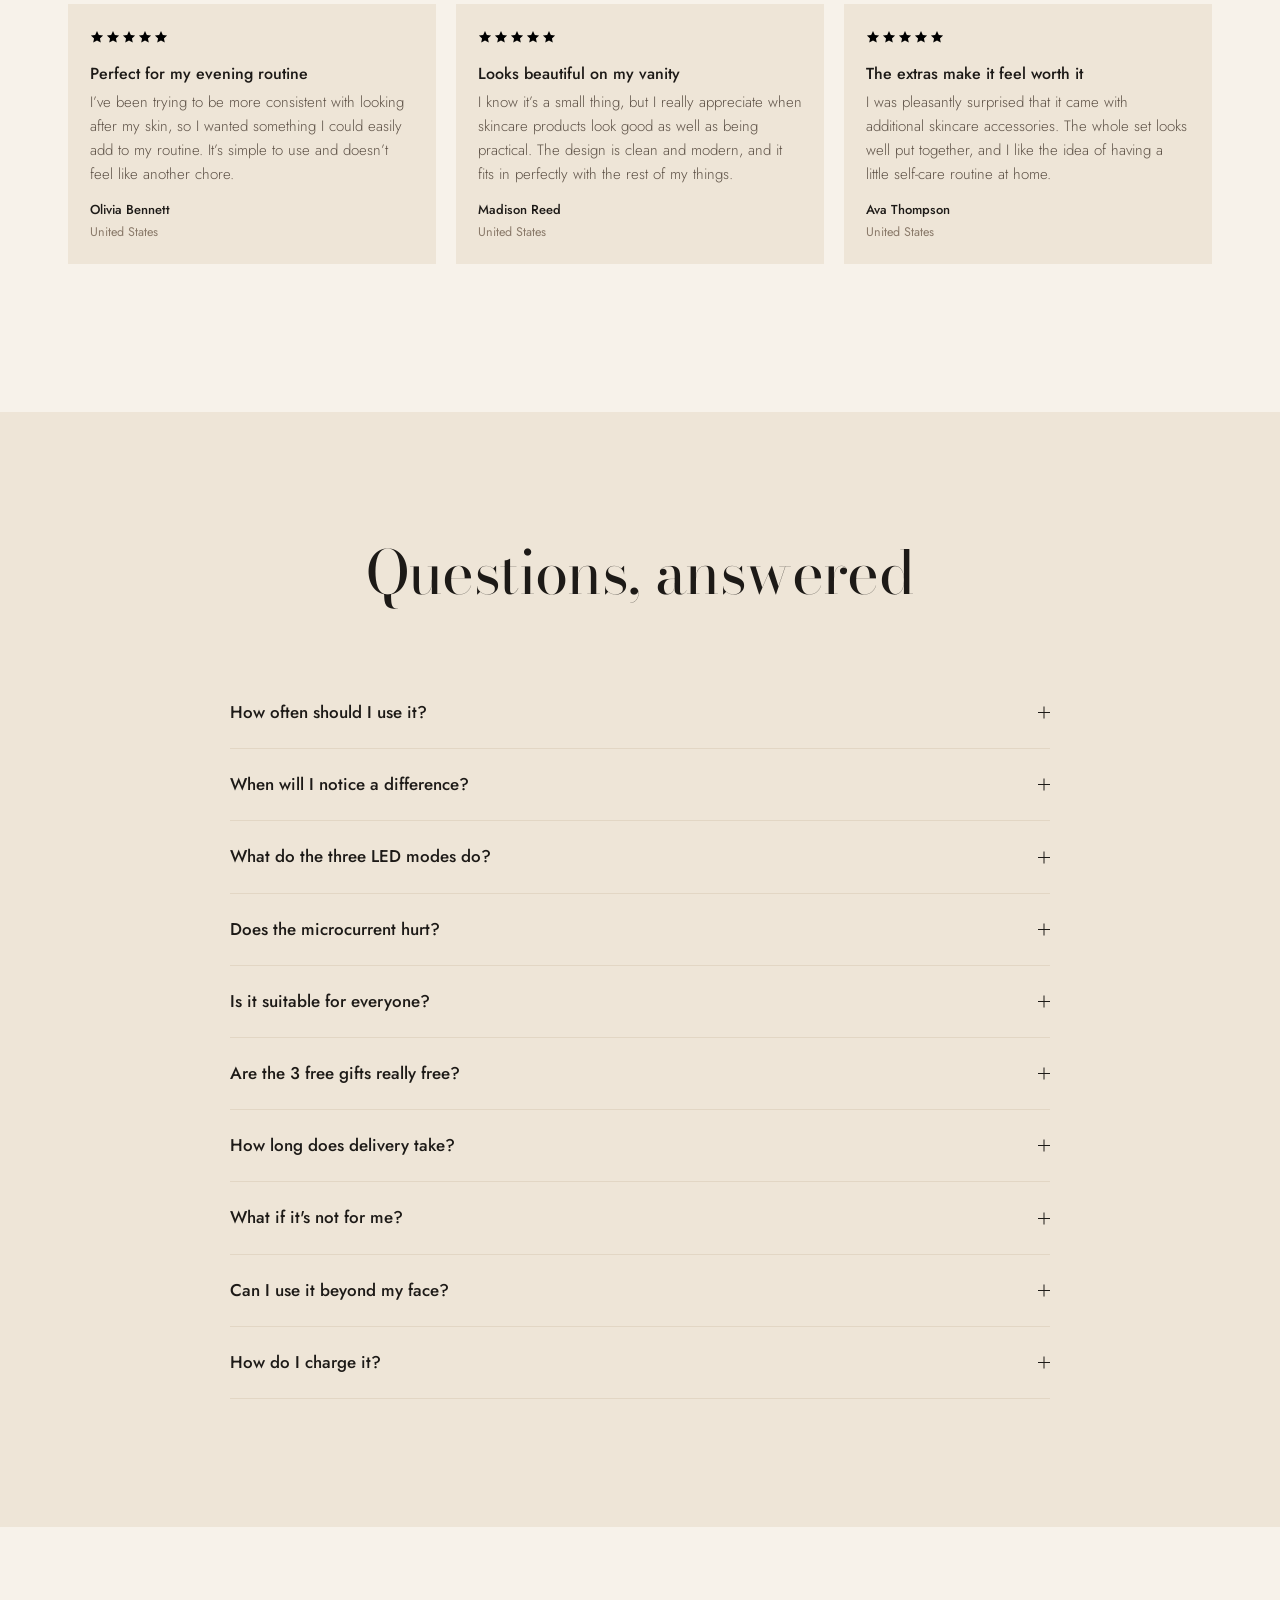
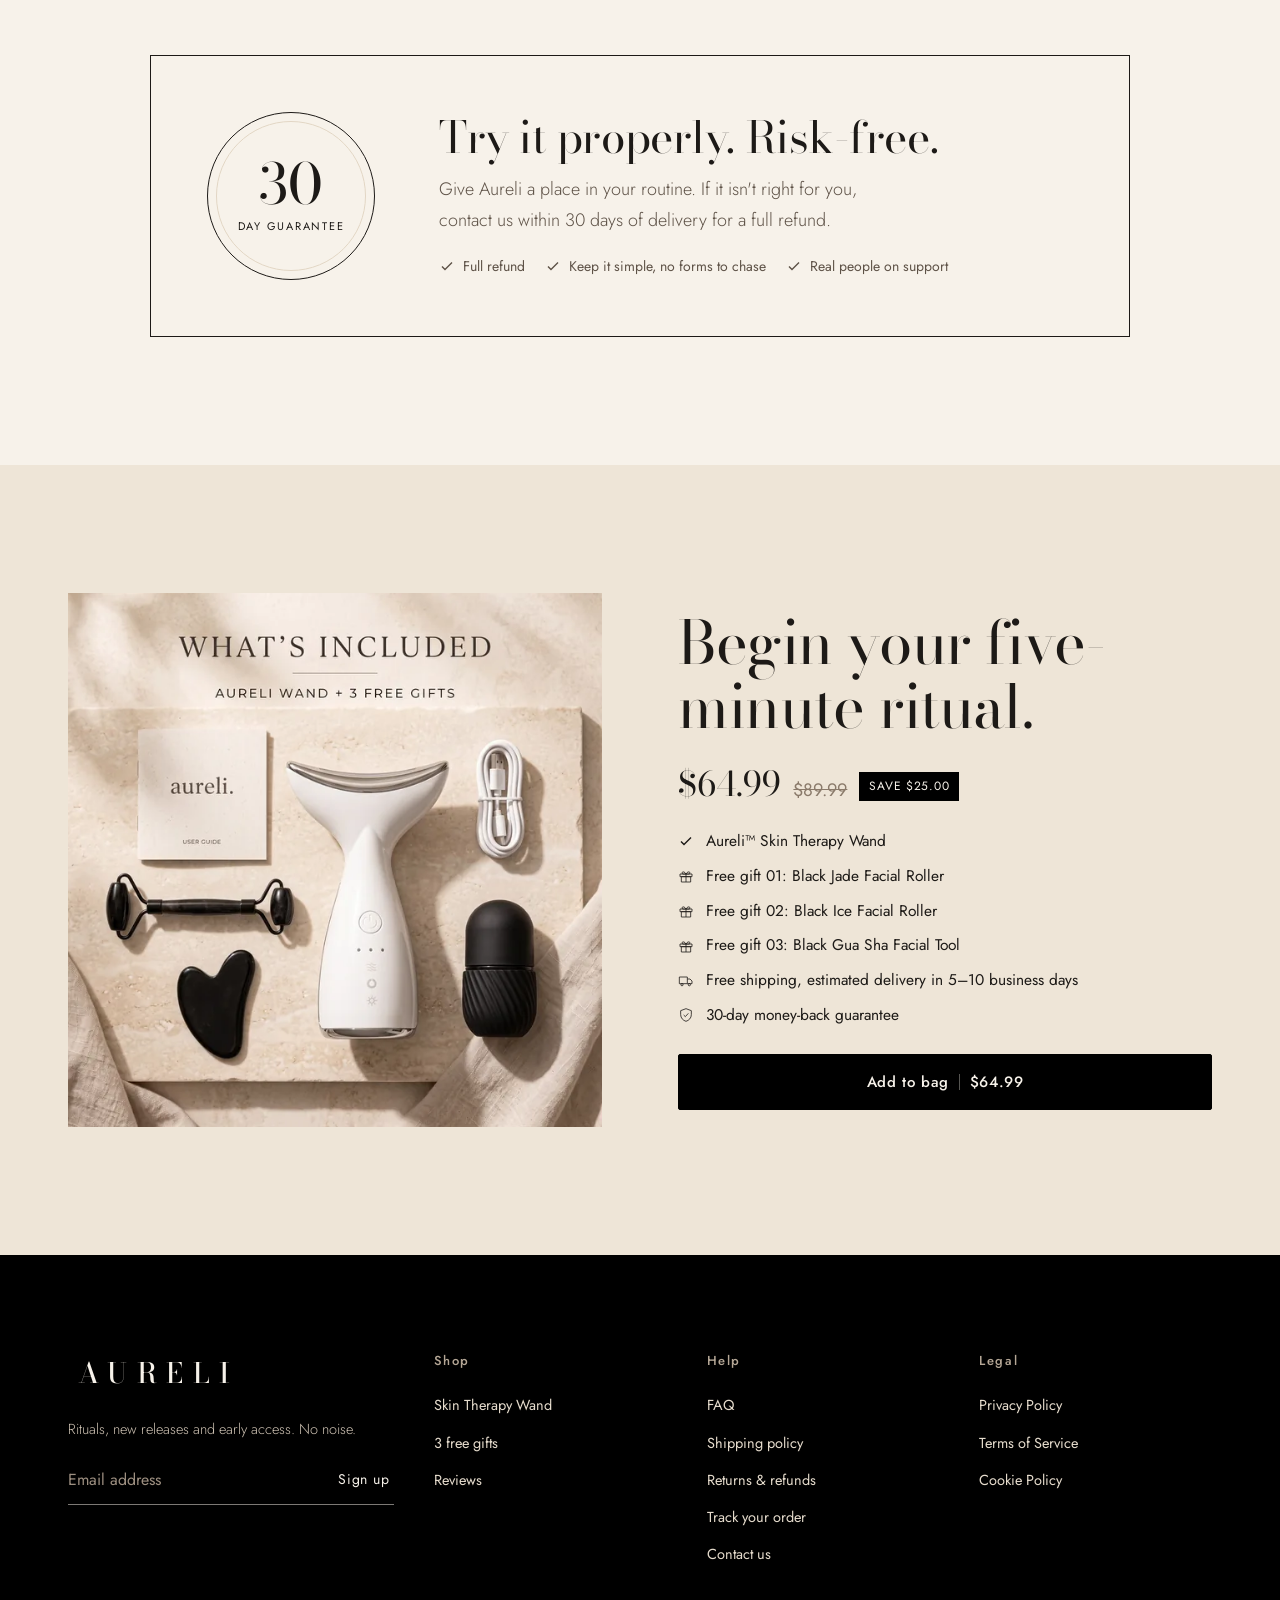
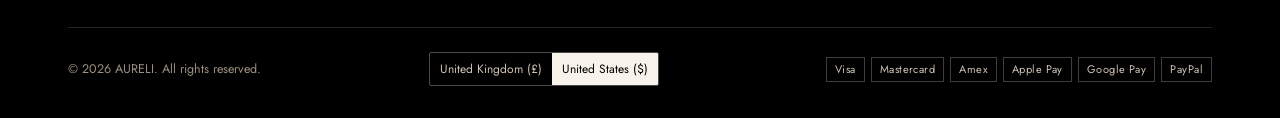
==== commit 8353fb48: "Add files via upload" ====
--- a/index.html
+++ b/index.html
@@ -316,18 +316,18 @@
 /* =========================================================
    UGC
    ========================================================= */
-.ugc-track{scroll-padding-inline:var(--gutter);display:grid;grid-auto-flow:column;grid-auto-columns:clamp(220px,24vw,290px);gap:16px;overflow-x:auto;scroll-snap-type:x mandatory;padding:0 var(--gutter) 8px;margin:0 calc(-1 * var(--gutter));scrollbar-width:thin}
-@media (min-width:1240px){.ugc-track{margin:0;padding:0 0 8px}}
+.ugc-track{display:grid;grid-template-columns:repeat(3,minmax(0,1fr));gap:clamp(12px,2vw,20px);max-width:1000px}
+@media (max-width:700px){.ugc-track{grid-template-columns:none;grid-auto-flow:column;grid-auto-columns:72%;overflow-x:auto;scroll-snap-type:x mandatory;margin:0 calc(-1 * var(--gutter));padding:0 var(--gutter) 6px;scroll-padding-inline:var(--gutter)}}
 .ugc{scroll-snap-align:start}
-.ugc .play{position:relative;width:56px;height:56px;border-radius:50%;border:1px solid rgba(247,242,234,.6);display:flex;align-items:center;justify-content:center}
-.ugc-cap{margin-top:14px}
-.ugc-cap p{font-size:15px;line-height:1.5}
-.ugc-cap small{display:block;margin-top:8px;color:var(--taupe);font-size:13px}
-.track-nav{display:flex;gap:8px}
-.track-nav button{width:44px;height:44px;border-radius:50%;border:1px solid rgba(29,26,23,.35);background:none;display:flex;align-items:center;justify-content:center}
+.ugc .media{background:#171411}
+.ugc video{position:absolute;inset:0;width:100%;height:100%;object-fit:cover;display:block}
+.vid-toggle{position:absolute;right:12px;top:12px;width:44px;height:44px;border-radius:50%;border:0;background:rgba(0,0,0,.55);color:var(--ivory);display:flex;align-items:center;justify-content:center;cursor:pointer;z-index:2}
+.vid-toggle:hover{background:rgba(0,0,0,.75)}
+.vid-toggle .i-pause{display:none}
+.vid-toggle[data-playing="true"] .i-pause{display:block}
+.vid-toggle[data-playing="true"] .i-play{display:none}
 .row-head{display:flex;justify-content:space-between;align-items:flex-end;gap:24px;margin-bottom:clamp(32px,5vw,56px)}
 .row-head .head{margin:0}
-@media (max-width:700px){.track-nav{display:none}}
 
 /* =========================================================
    3 FREE GIFTS offer section
@@ -824,31 +824,37 @@
   </div>
 </section>
 
-<!-- 15. Lifestyle / UGC -->
+<!-- 15. Brand videos -->
 <section class="section" aria-labelledby="ugcTitle">
   <div class="wrap">
-    <div class="row-head">
-      <div class="head">
-        <h2 id="ugcTitle">In real routines</h2>
-        <p class="lede" style="margin-top:18px">How people are fitting Aureli into their mornings and evenings.</p>
-      </div>
-      <div class="track-nav">
-        <button aria-label="Scroll videos left" data-track="-1"><svg width="18" height="18"><use href="#i-left"/></svg></button>
-        <button aria-label="Scroll videos right" data-track="1"><svg width="18" height="18"><use href="#i-right"/></svg></button>
-      </div>
+    <div class="head">
+      <h2 id="ugcTitle">See the ritual in motion</h2>
+      <p class="lede" style="margin-top:18px">Short brand videos showing how Aureli fits into a morning or evening routine.</p>
     </div>
     <div class="ugc-track" id="ugcTrack">
-      <!-- To use real videos: replace <div class="ph dark">…</div> with
-           <video src="/video/ugc-01.mp4" poster="/video/ugc-01.jpg" playsinline muted loop controls></video> -->
-      <article class="ugc"><div class="media r-916"><div class="ph dark"><span class="play"><svg width="18" height="18"><use href="#i-play"/></svg></span><span class="ph-label">[UGC VIDEO PLACEHOLDER 01]</span><span class="ph-note">9:16 TikTok / Reel</span></div></div><div class="ugc-cap"><span class="placeholder-flag">PLACEHOLDER</span><p>[Short customer quote from the video.]</p><small>@[creator handle]</small></div></article>
-      <article class="ugc"><div class="media r-916"><div class="ph dark"><span class="play"><svg width="18" height="18"><use href="#i-play"/></svg></span><span class="ph-label">[UGC VIDEO PLACEHOLDER 02]</span><span class="ph-note">9:16 TikTok / Reel</span></div></div><div class="ugc-cap"><span class="placeholder-flag">PLACEHOLDER</span><p>[Short customer quote from the video.]</p><small>@[creator handle]</small></div></article>
-      <article class="ugc"><div class="media r-916"><div class="ph dark"><span class="play"><svg width="18" height="18"><use href="#i-play"/></svg></span><span class="ph-label">[UGC VIDEO PLACEHOLDER 03]</span><span class="ph-note">9:16 TikTok / Reel</span></div></div><div class="ugc-cap"><span class="placeholder-flag">PLACEHOLDER</span><p>[Short customer quote from the video.]</p><small>@[creator handle]</small></div></article>
-      <article class="ugc"><div class="media r-916"><div class="ph dark"><span class="play"><svg width="18" height="18"><use href="#i-play"/></svg></span><span class="ph-label">[UGC VIDEO PLACEHOLDER 04]</span><span class="ph-note">9:16 TikTok / Reel</span></div></div><div class="ugc-cap"><span class="placeholder-flag">PLACEHOLDER</span><p>[Short customer quote from the video.]</p><small>@[creator handle]</small></div></article>
-      <article class="ugc"><div class="media r-916"><div class="ph dark"><span class="play"><svg width="18" height="18"><use href="#i-play"/></svg></span><span class="ph-label">[UGC VIDEO PLACEHOLDER 05]</span><span class="ph-note">9:16 TikTok / Reel</span></div></div><div class="ugc-cap"><span class="placeholder-flag">PLACEHOLDER</span><p>[Short customer quote from the video.]</p><small>@[creator handle]</small></div></article>
+      <!-- Videos live in /video (silent, 540x960). Posters are the matching .webp files. -->
+      <article class="ugc">
+        <div class="media r-916">
+          <video muted loop playsinline preload="none" poster="/video/ritual-01.webp" aria-label="Using the Aureli wand along the cheek in a bathroom"><source src="/video/ritual-01.mp4" type="video/mp4"></video>
+          <button class="vid-toggle" type="button" aria-label="Play video"><svg class="i-play" width="14" height="14" aria-hidden="true"><use href="#i-play"/></svg><svg class="i-pause" width="14" height="14" viewBox="0 0 24 24" aria-hidden="true"><path d="M7 5h3.5v14H7zM13.5 5H17v14h-3.5z" fill="currentColor"/></svg></button>
+        </div>
+      </article>
+      <article class="ugc">
+        <div class="media r-916">
+          <video muted loop playsinline preload="none" poster="/video/ritual-02.webp" aria-label="Showing the Aureli wand and its curved LED head"><source src="/video/ritual-02.mp4" type="video/mp4"></video>
+          <button class="vid-toggle" type="button" aria-label="Play video"><svg class="i-play" width="14" height="14" aria-hidden="true"><use href="#i-play"/></svg><svg class="i-pause" width="14" height="14" viewBox="0 0 24 24" aria-hidden="true"><path d="M7 5h3.5v14H7zM13.5 5H17v14h-3.5z" fill="currentColor"/></svg></button>
+        </div>
+      </article>
+      <article class="ugc">
+        <div class="media r-916">
+          <video muted loop playsinline preload="none" poster="/video/ritual-03.webp" aria-label="Gliding the Aureli wand along the jaw during a skincare routine"><source src="/video/ritual-03.mp4" type="video/mp4"></video>
+          <button class="vid-toggle" type="button" aria-label="Play video"><svg class="i-play" width="14" height="14" aria-hidden="true"><use href="#i-play"/></svg><svg class="i-pause" width="14" height="14" viewBox="0 0 24 24" aria-hidden="true"><path d="M7 5h3.5v14H7zM13.5 5H17v14h-3.5z" fill="currentColor"/></svg></button>
+        </div>
+      </article>
     </div>
     <div class="mini-cta">
-      <a class="btn" href="#product">Start your ritual <span class="sep" aria-hidden="true"></span> <span data-p="price">£49.99</span></a>
-      <small><span data-guarantee-days>30</span>-day money-back guarantee</small>
+      <a class="btn" href="#product">Shop the wand <span class="sep" aria-hidden="true"></span> <span data-p="price">£49.99</span></a>
+      <small>3 free gifts and free shipping included</small>
     </div>
   </div>
 </section>
@@ -1214,11 +1220,37 @@
   set(0);
 })();
 
-/* ---------- UGC track arrows ---------- */
-$$("[data-track]").forEach(b => b.addEventListener("click", () => {
-  const t = $("#ugcTrack");
-  t.scrollBy({ left: Number(b.dataset.track) * t.clientWidth * 0.8, behavior: reduceMotion ? "auto" : "smooth" });
-}));
+/* ---------- brand videos: play when on screen, pause button on each ---------- */
+(() => {
+  const vids = $$(".ugc video");
+  if (!vids.length) return;
+  const state = new Map(vids.map(v => [v, { userPaused: reduceMotion, visible: false }]));
+  const btnOf = v => v.parentElement.querySelector(".vid-toggle");
+  const sync = v => {
+    const b = btnOf(v), playing = !v.paused;
+    b.dataset.playing = String(playing);
+    b.setAttribute("aria-label", playing ? "Pause video" : "Play video");
+  };
+  const tryPlay = v => { const p = v.play(); if (p && p.catch) p.catch(() => sync(v)); };
+  vids.forEach(v => {
+    v.addEventListener("play", () => sync(v));
+    v.addEventListener("pause", () => sync(v));
+    btnOf(v).addEventListener("click", () => {
+      const st = state.get(v);
+      if (v.paused) { st.userPaused = false; tryPlay(v); }
+      else { st.userPaused = true; v.pause(); }
+    });
+    sync(v);
+  });
+  if (!("IntersectionObserver" in window)) return;
+  const io = new IntersectionObserver(entries => entries.forEach(en => {
+    const v = en.target, st = state.get(v);
+    st.visible = en.isIntersecting;
+    if (st.visible && !st.userPaused) tryPlay(v);
+    else if (!st.visible && !v.paused) v.pause();
+  }), { threshold: 0.5 });
+  vids.forEach(v => io.observe(v));
+})();
 
 /* ---------- cart ---------- */
 const drawer = $("#drawer"), scrim = $("#scrim");
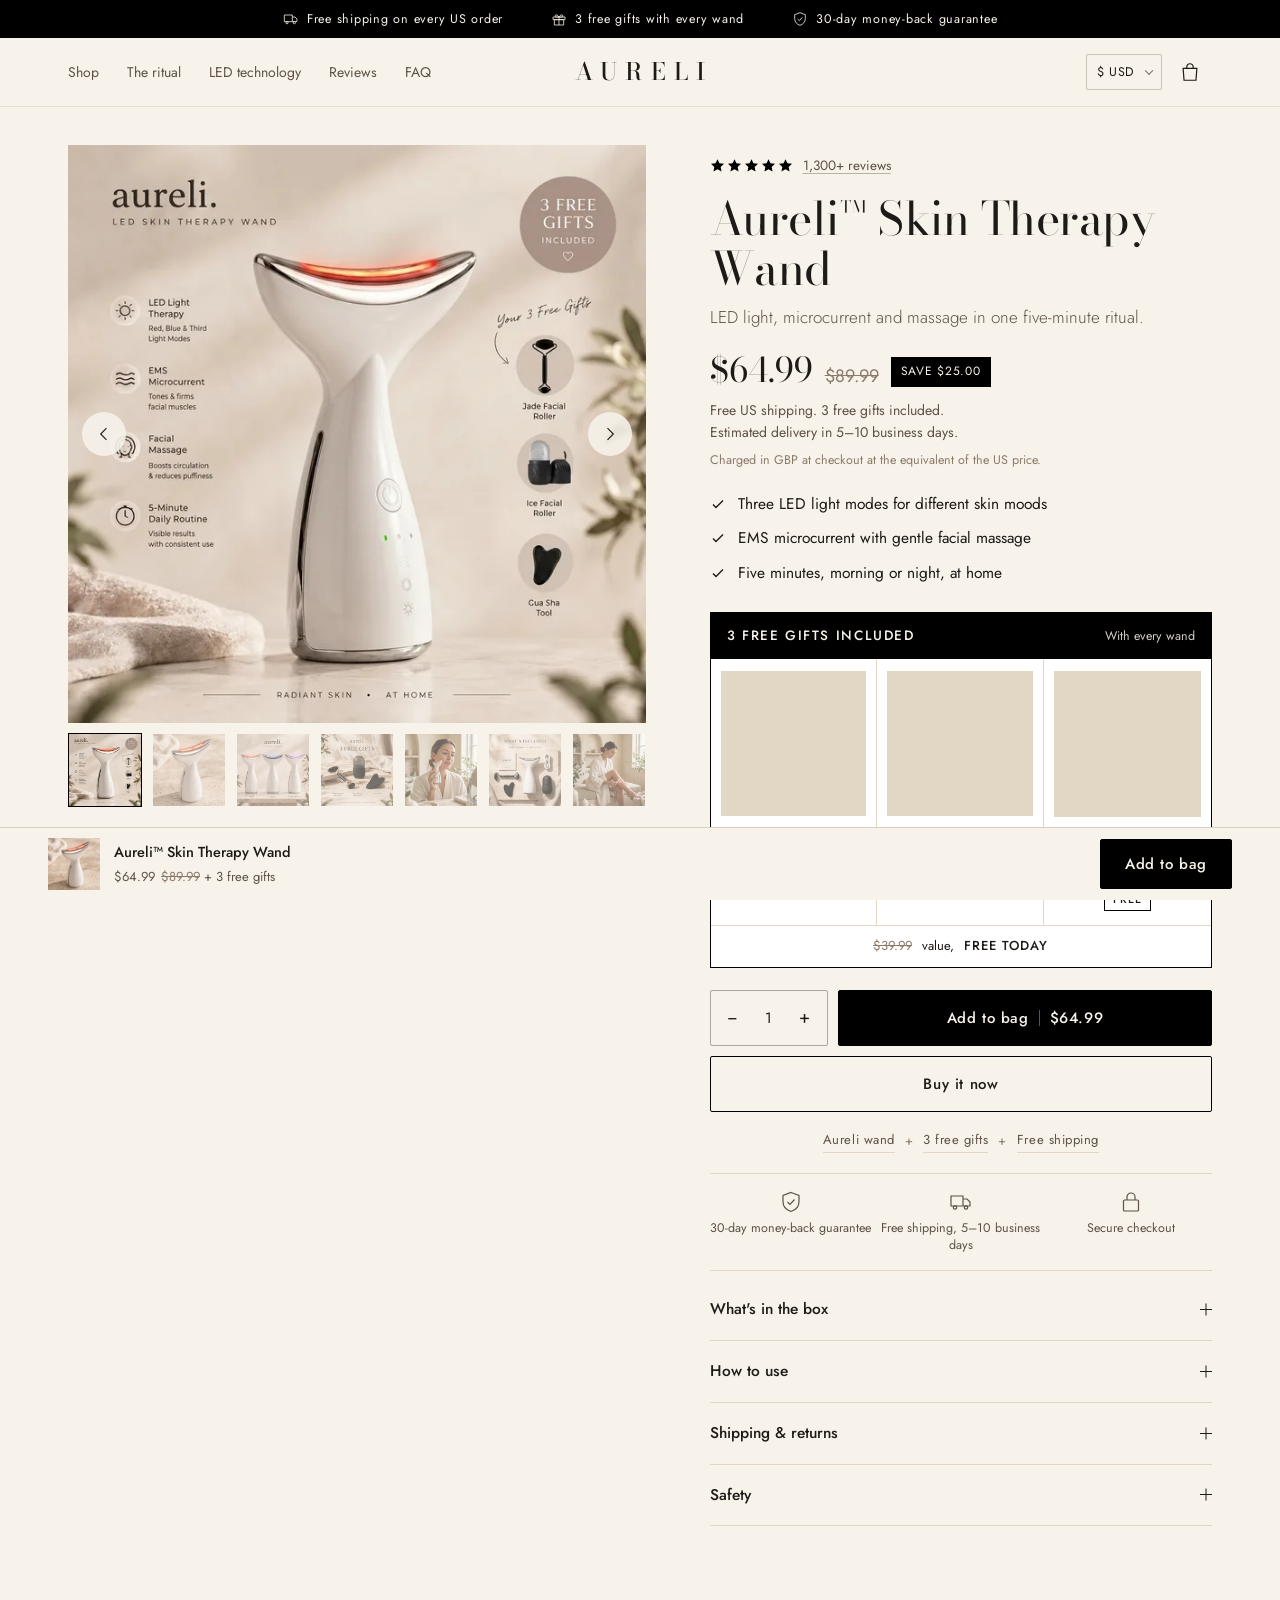
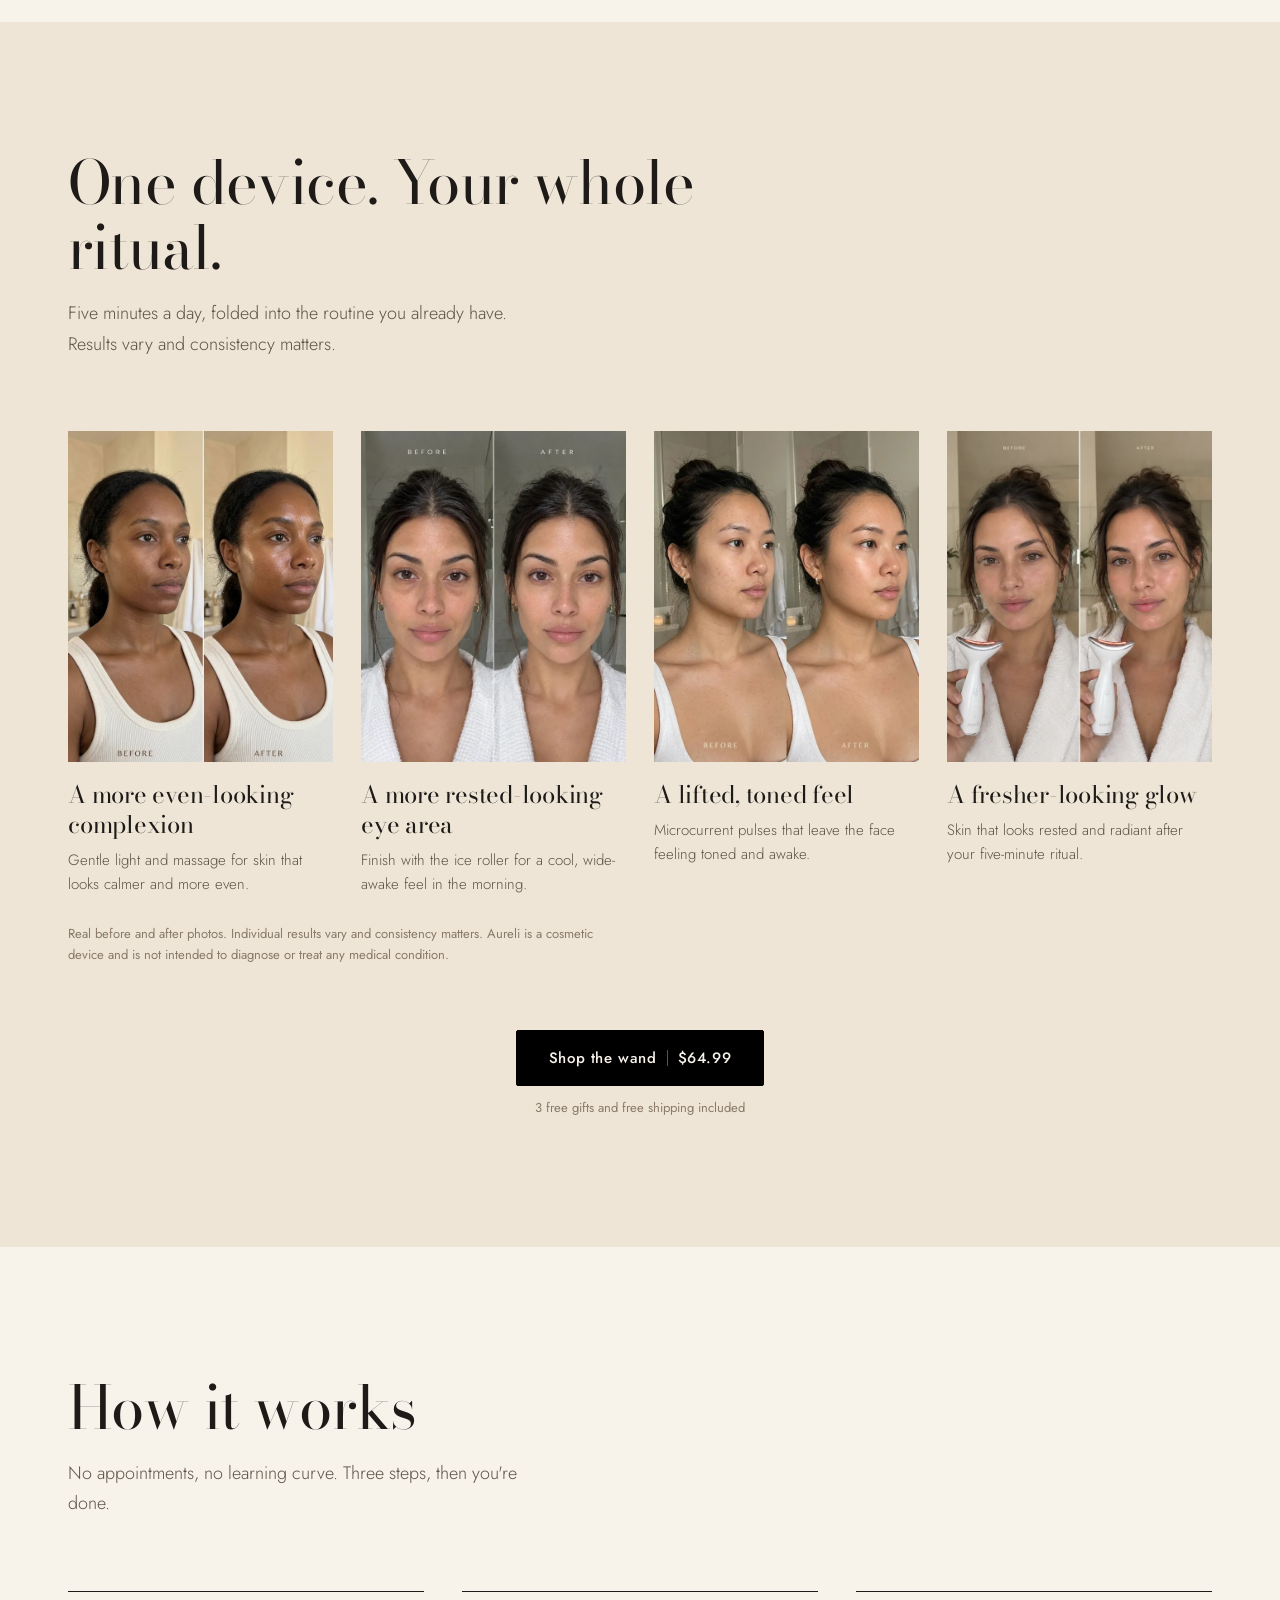
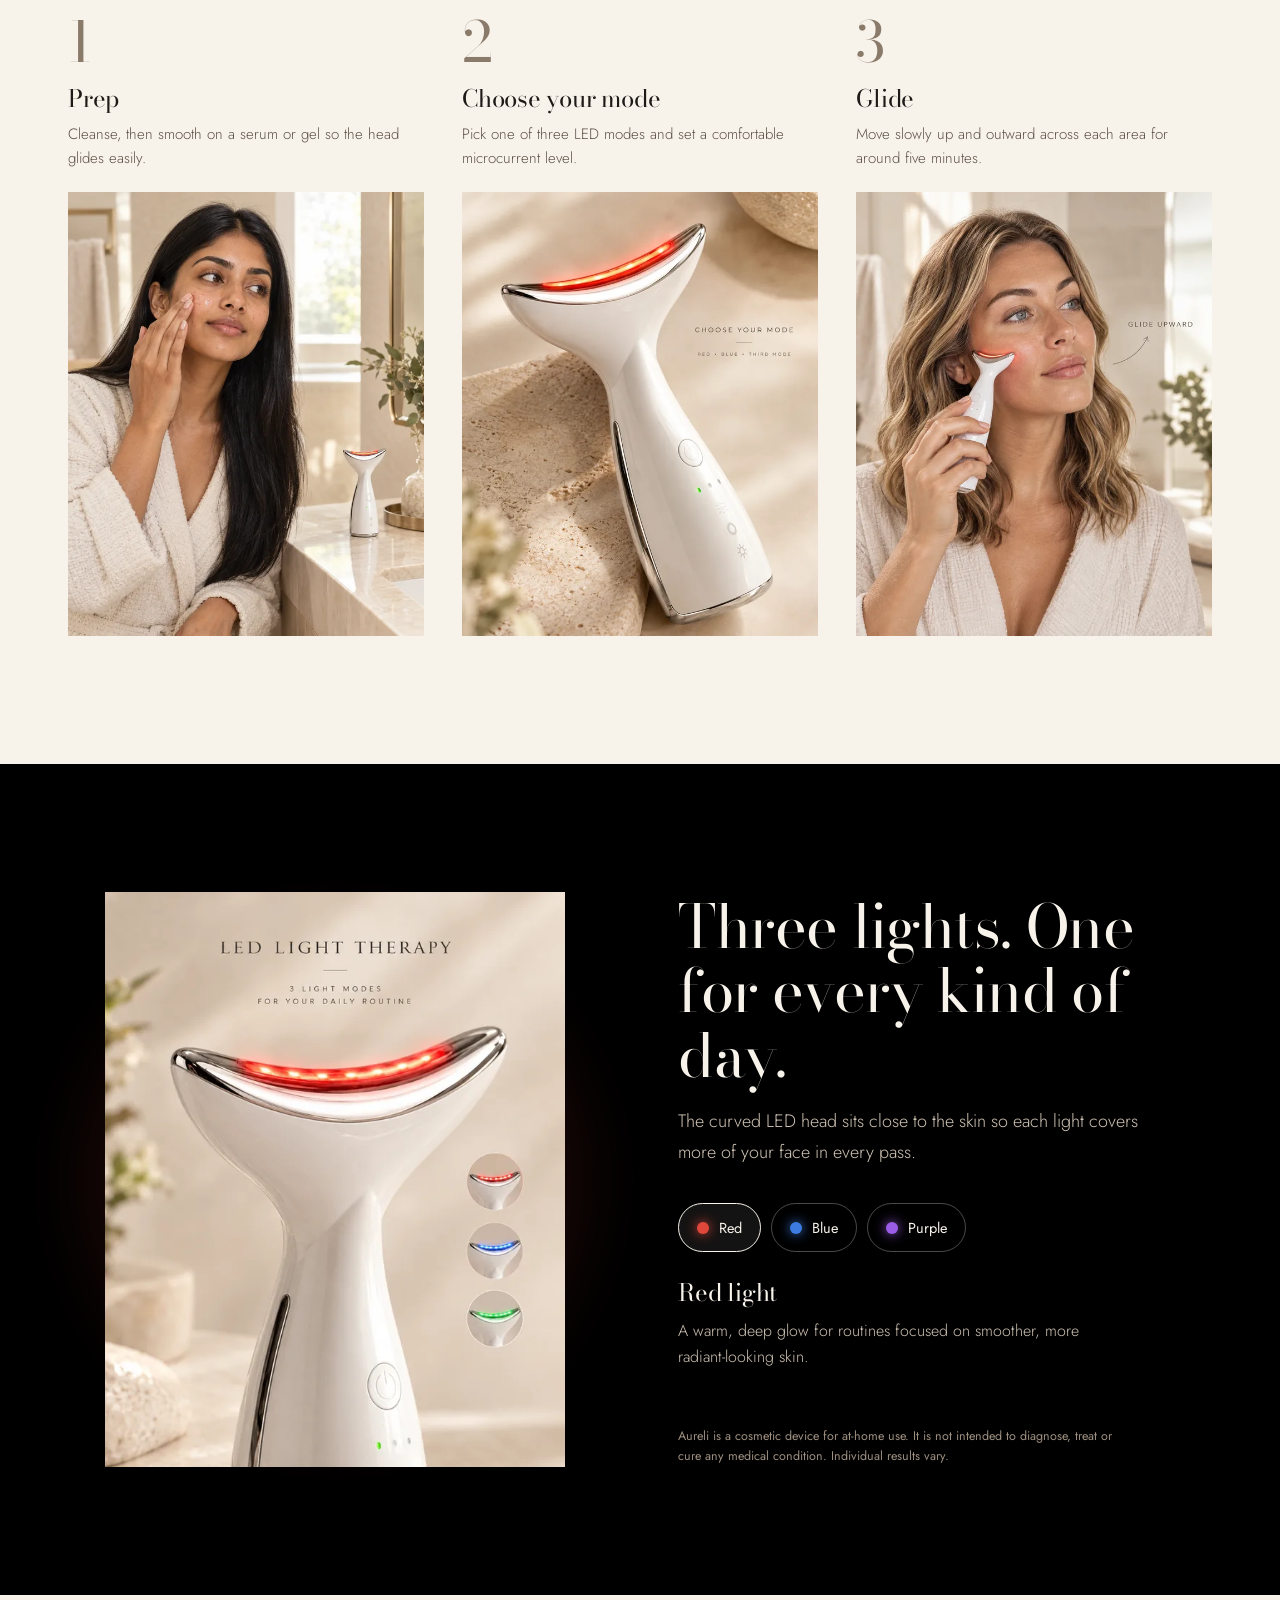
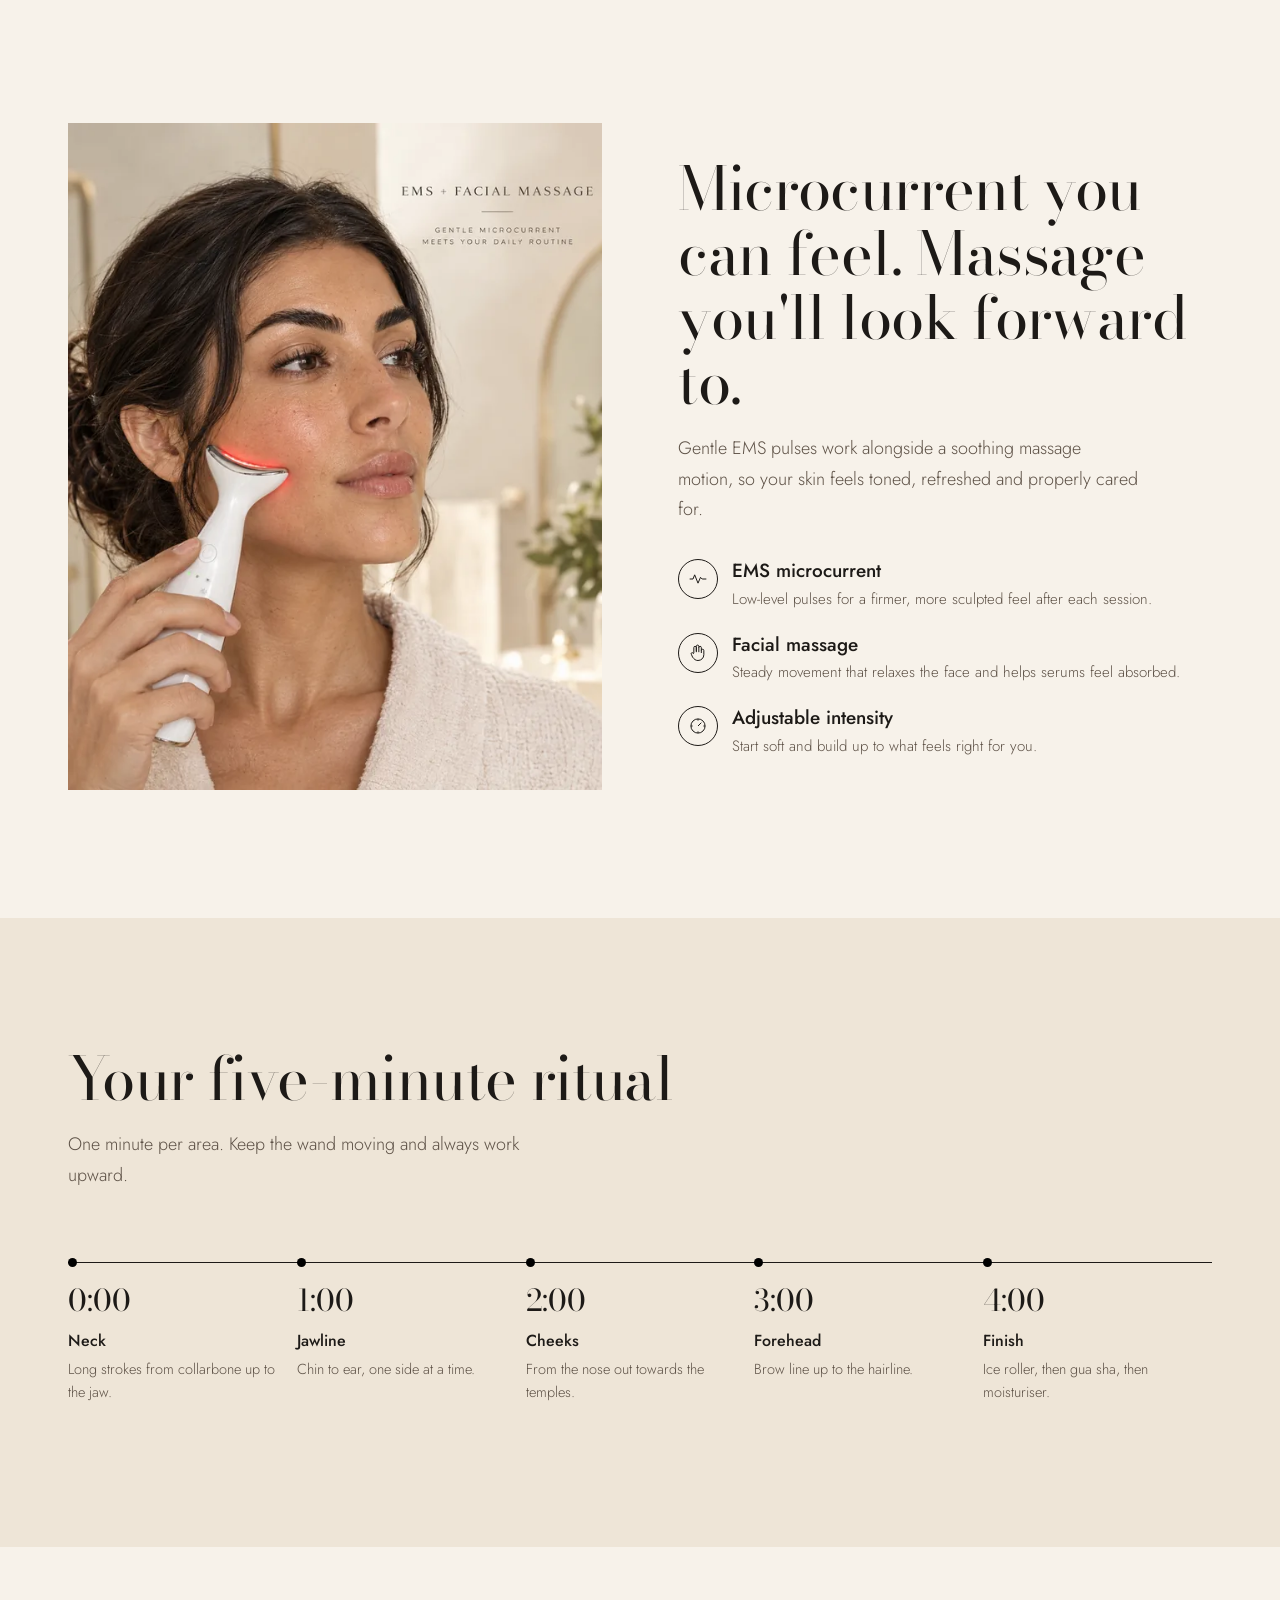
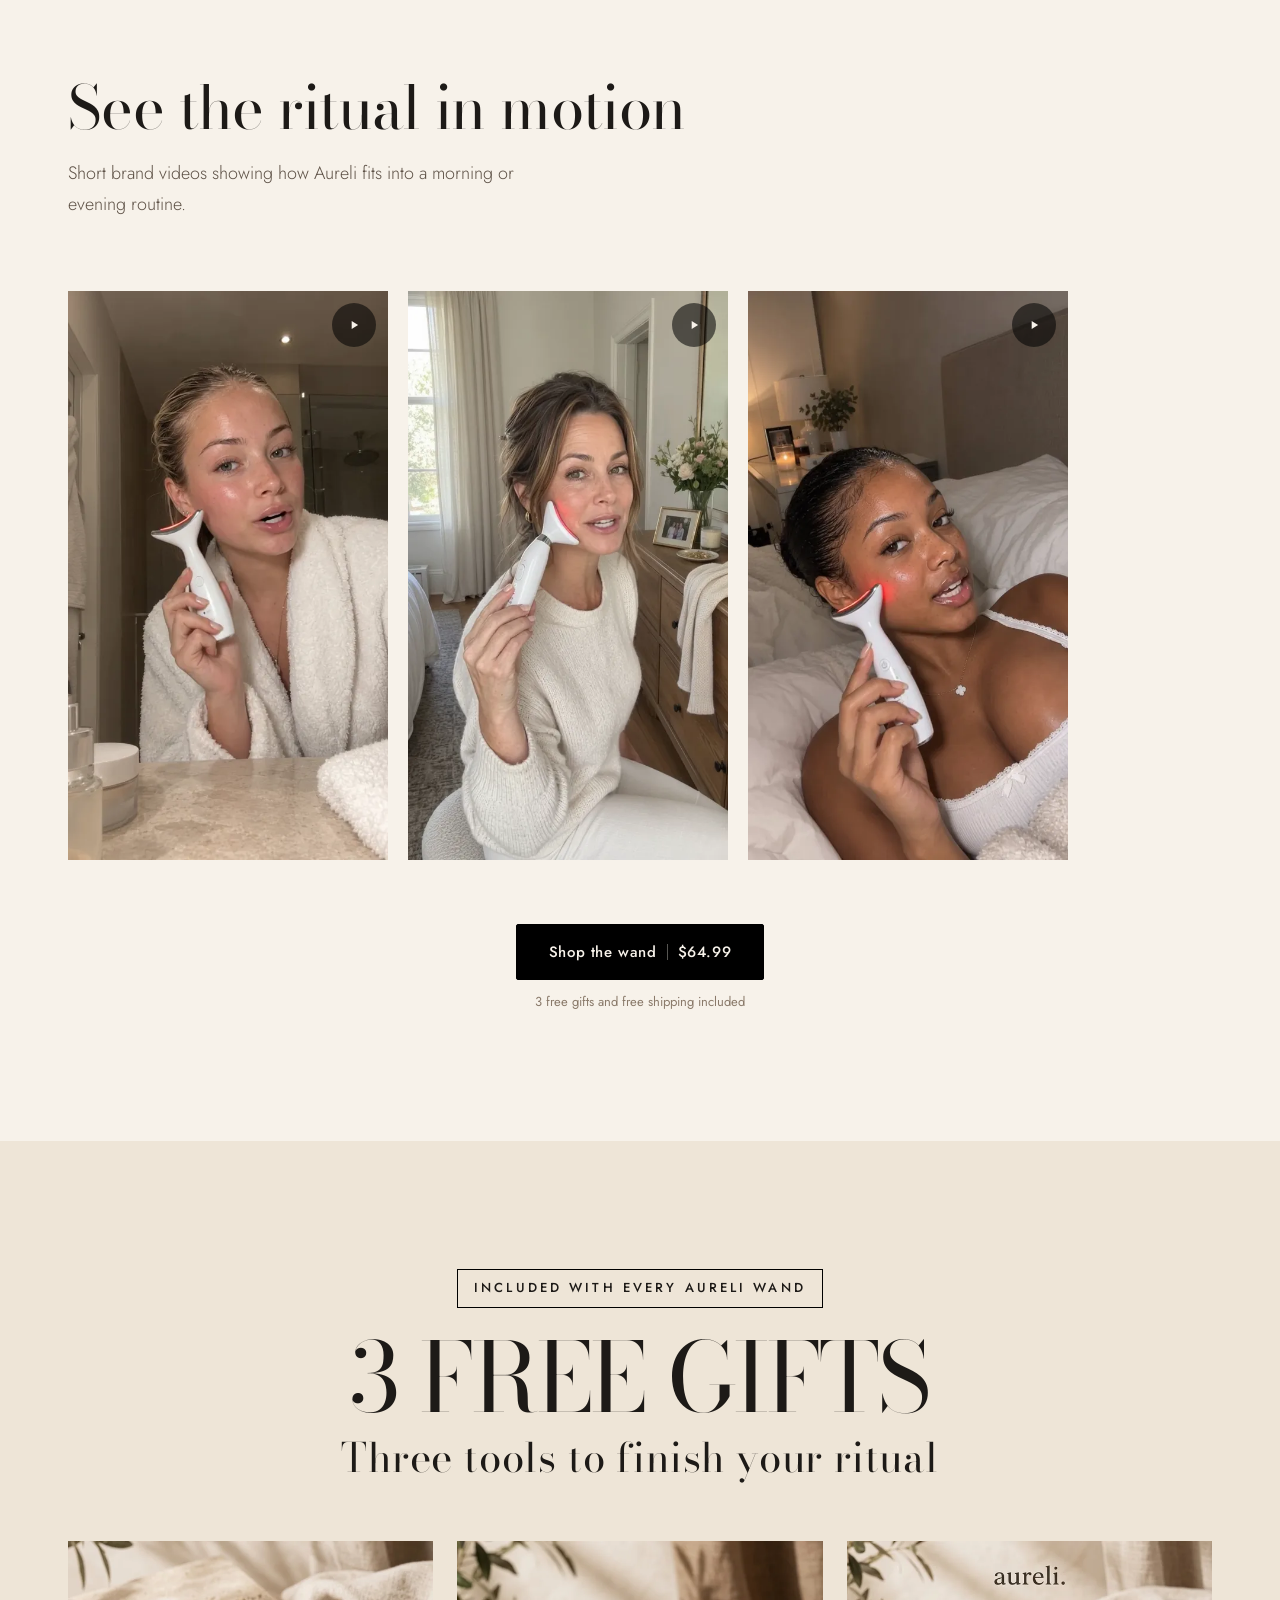
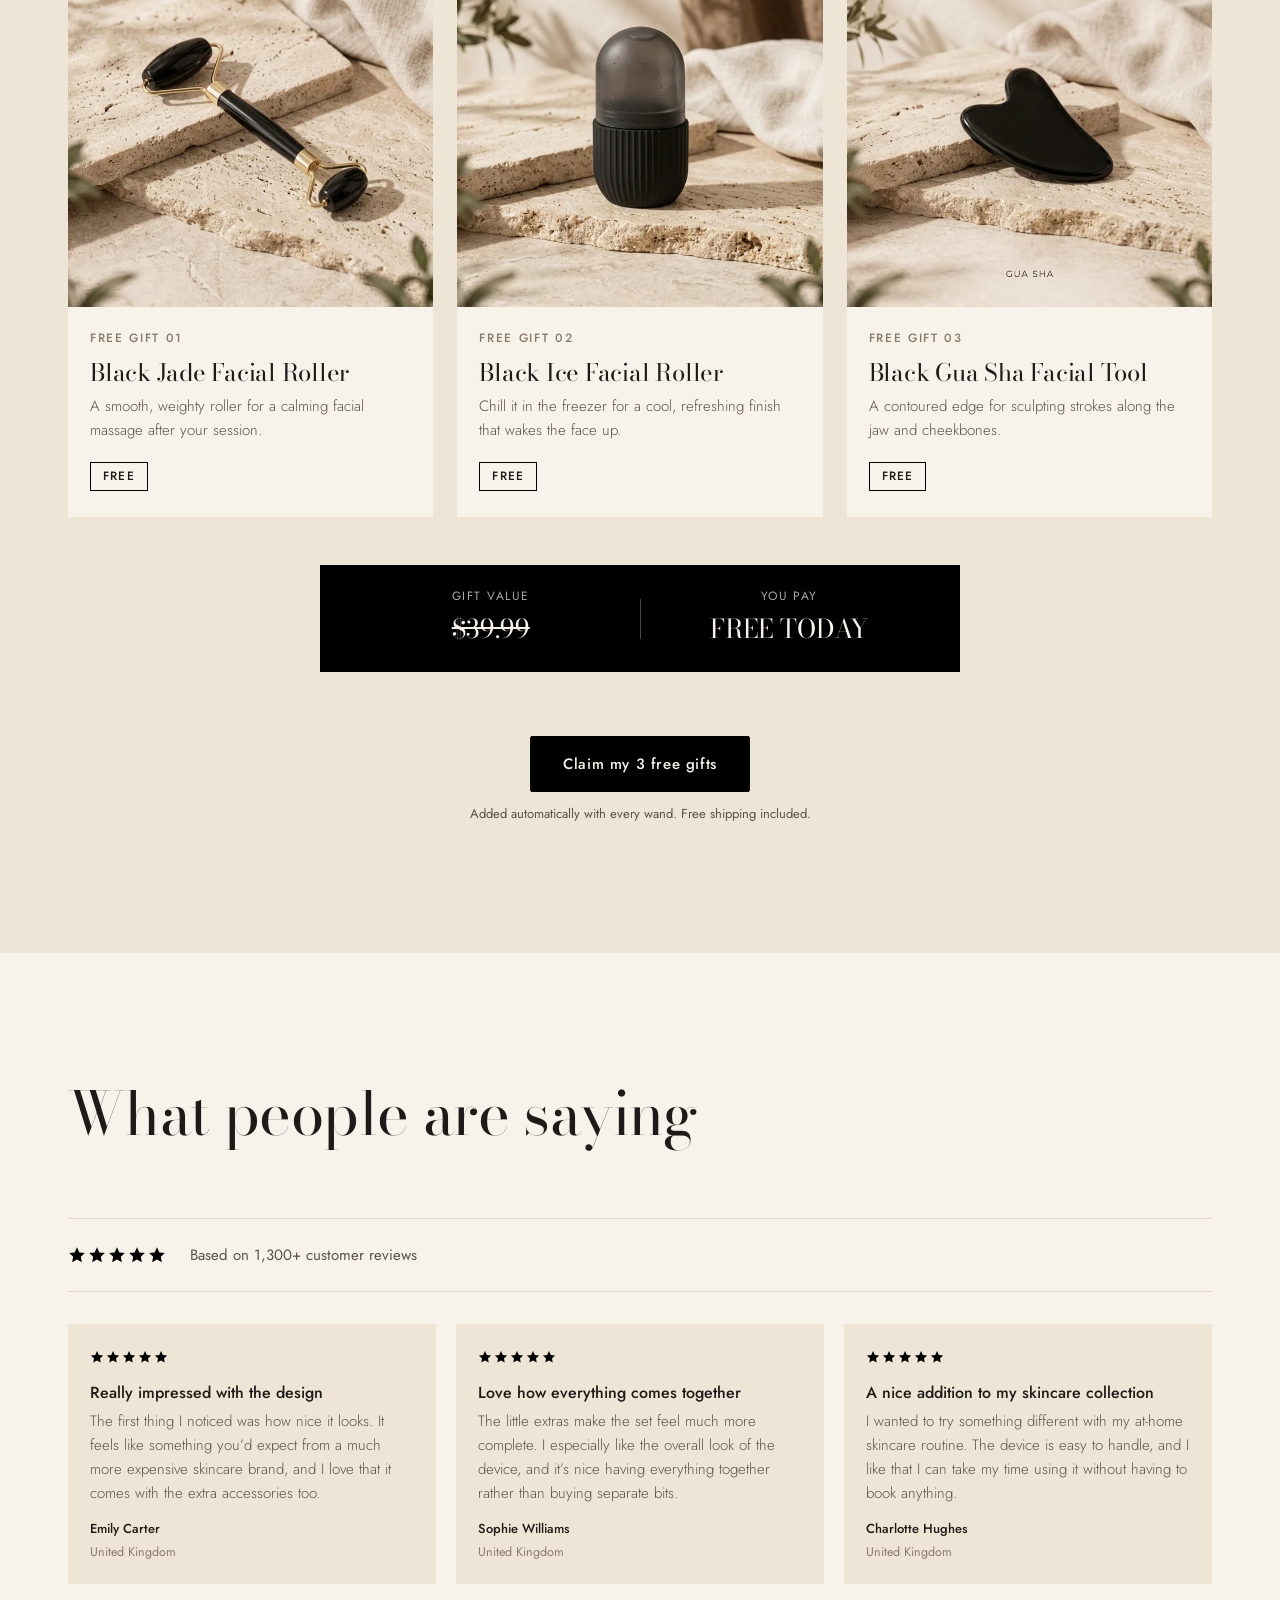
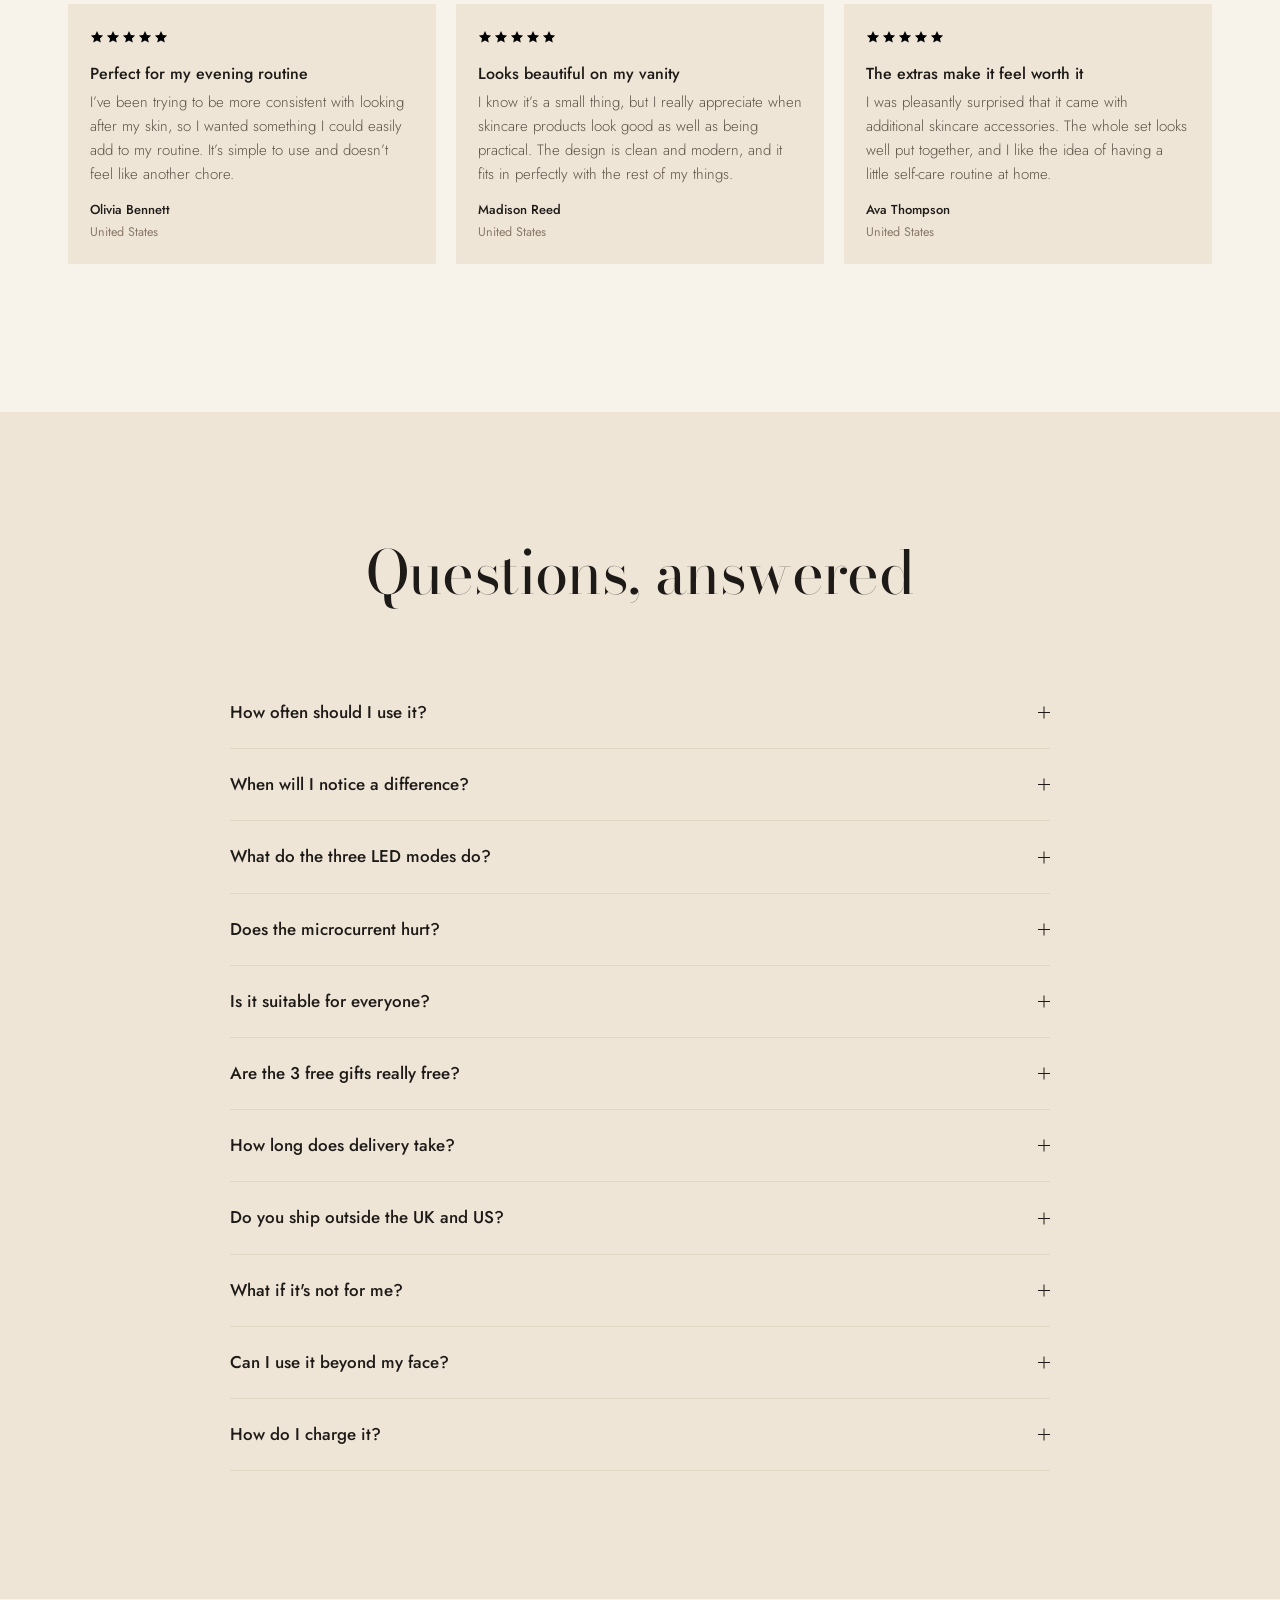
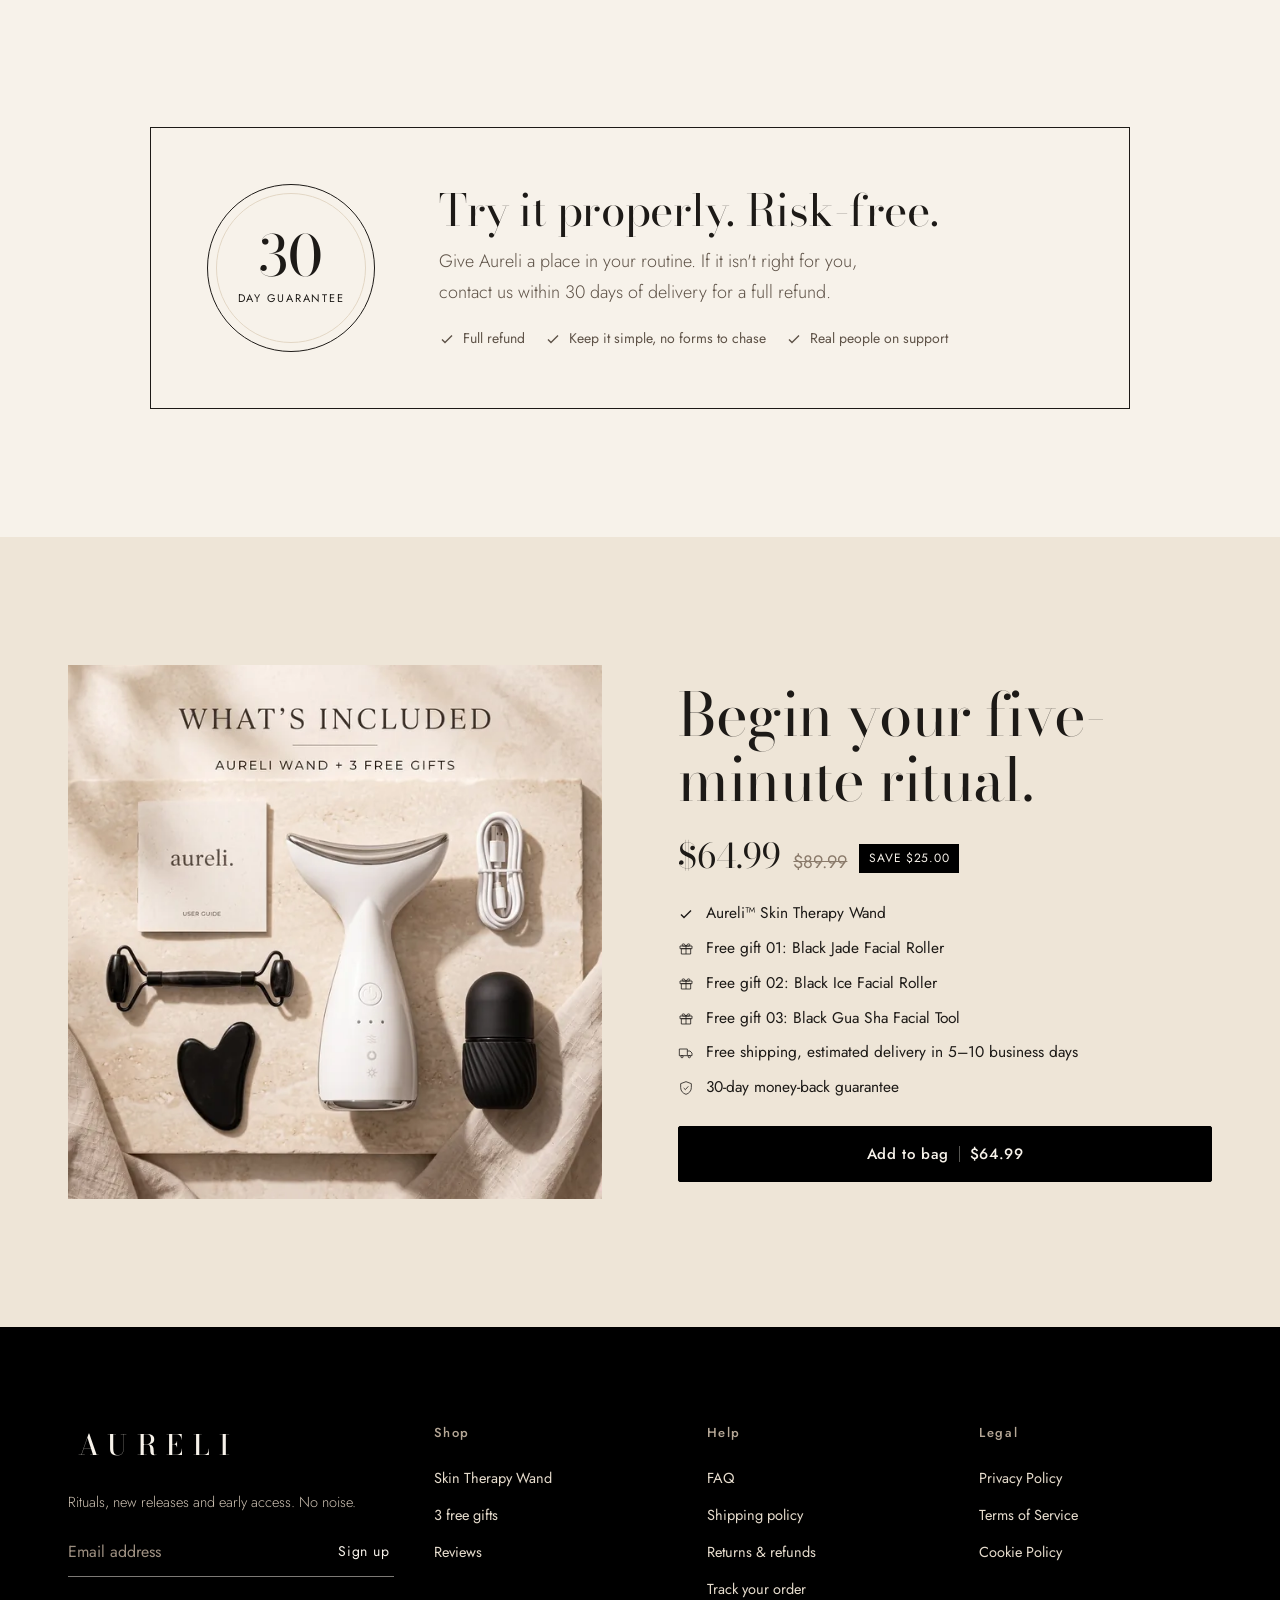
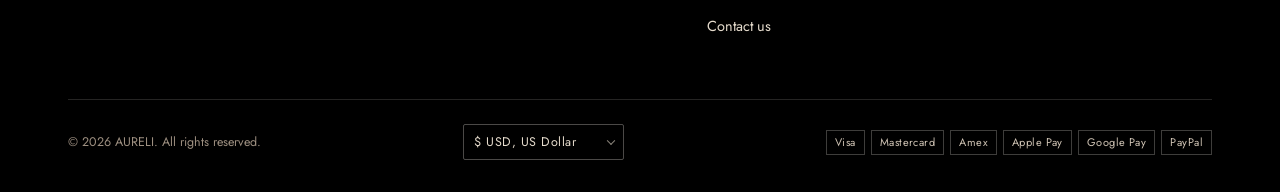
==== commit 5dafcd75: "Add files via upload" ====
--- a/index.html
+++ b/index.html
@@ -120,10 +120,11 @@
 .logo{font-family:var(--serif);font-size:24px;letter-spacing:.34em;text-decoration:none;padding-left:.34em;font-weight:500}
 .h-right{display:flex;justify-content:flex-end;align-items:center;gap:6px}
 .icon-btn{display:inline-flex;align-items:center;justify-content:center;min-width:44px;height:44px;background:none;border:0;padding:0 8px;position:relative}
-.market{display:inline-flex;border:1px solid rgba(138,122,106,.4);border-radius:2px;overflow:hidden;font-size:12px;letter-spacing:.06em}
-.market button{border:0;background:none;padding:6px 10px;min-height:32px;color:var(--taupe);white-space:nowrap}
-@media (max-width:420px){.header .market button{padding:6px 7px;font-size:11px}.logo{letter-spacing:.26em;padding-left:.26em}}
-.market button[aria-pressed="true"]{background:var(--black);color:var(--ivory)}
+.currency{position:relative;display:inline-flex;align-items:center}
+.currency select{appearance:none;-webkit-appearance:none;font:inherit;font-size:12.5px;letter-spacing:.04em;color:var(--ink);background:transparent;border:1px solid rgba(138,122,106,.4);border-radius:2px;min-height:36px;padding:0 26px 0 10px;cursor:pointer;max-width:9.5em}
+.currency::after{content:"";position:absolute;right:10px;top:50%;width:6px;height:6px;border-right:1px solid currentColor;border-bottom:1px solid currentColor;transform:translateY(-70%) rotate(45deg);pointer-events:none;opacity:.6}
+.currency select:hover{border-color:var(--ink)}
+@media (max-width:420px){.header .currency select{font-size:12px;padding:0 22px 0 8px;max-width:7.4em}.header .currency::after{right:8px}.logo{letter-spacing:.26em;padding-left:.26em}}
 .bag-count{position:absolute;top:6px;right:2px;min-width:18px;height:18px;border-radius:9px;background:var(--black);color:var(--ivory);font-size:11px;display:flex;align-items:center;justify-content:center;padding:0 5px}
 .bag-count[data-n="0"]{display:none}
 .menu-btn{display:none}
@@ -422,9 +423,9 @@
 .news button{background:none;border:0;color:var(--ivory);padding:0 4px;font-size:14px;letter-spacing:.06em}
 .news .msg{font-size:13px;color:#cfc3b4;margin-top:10px;min-height:20px}
 .foot-bottom{display:flex;justify-content:space-between;align-items:center;gap:20px;flex-wrap:wrap;margin-top:56px;padding-top:24px;border-top:1px solid rgba(247,242,234,.15);font-size:12.5px;color:#9d8f80}
-.foot-bottom .market{border-color:rgba(247,242,234,.3)}
-.foot-bottom .market button{color:#cfc3b4}
-.foot-bottom .market button[aria-pressed="true"]{background:var(--ivory);color:var(--black)}
+.foot-bottom .currency{color:#e6dccd}
+.foot-bottom .currency select{color:#e6dccd;border-color:rgba(247,242,234,.3);max-width:none}
+.foot-bottom .currency select option{color:var(--ink);background:var(--white)}
 .pay{display:flex;gap:6px;flex-wrap:wrap}
 .pay span{border:1px solid rgba(247,242,234,.25);padding:3px 8px;font-size:11px;letter-spacing:.04em;color:#cfc3b4}
 
@@ -540,10 +541,9 @@
     </div>
     <a class="logo" href="#top" aria-label="AURELI home">AURELI</a>
     <div class="h-right">
-      <div class="market" role="group" aria-label="Choose your region">
-        <button type="button" data-set-market="UK" aria-pressed="false">UK £</button>
-        <button type="button" data-set-market="US" aria-pressed="false">US $</button>
-      </div>
+      <label class="currency"><span class="sr-only">Currency</span>
+        <select data-currency-select aria-label="Currency"><option value="GBP">£ GBP</option><option value="USD">$ USD</option></select>
+      </label>
       <button class="icon-btn" id="bagBtn" aria-label="Open bag"><svg width="22" height="22"><use href="#i-bag"/></svg><span class="bag-count" data-n="0" id="bagCount">0</span></button>
     </div>
   </div>
@@ -687,7 +687,7 @@
           <summary>Shipping &amp; returns <span class="pm" aria-hidden="true"></span></summary>
           <div class="acc-body">
             <p>Shipping is free on every order.</p>
-            <p>Orders are processed within 1–2 business days. Once dispatched, estimated shipping times are 4–8 business days for both the United Kingdom and the United States.</p>
+            <p>Orders are processed within 1–2 business days. Once dispatched, estimated shipping times are 4–8 business days to all destinations, including the United Kingdom and the United States.</p>
             <p>Estimated total delivery time is 5–10 business days, including processing. Delivery times are estimates and may occasionally vary. Tracking information will be provided when available.</p>
             <p>Every wand is covered by our <span data-guarantee-days>30</span>-day money-back guarantee. <a href="/shipping.html">Read our full shipping policy</a>.</p>
           </div>
@@ -935,7 +935,8 @@
       <details class="acc"><summary>Does the microcurrent hurt? <span class="pm" aria-hidden="true"></span></summary><div class="acc-body">It shouldn't. Most people feel a light tingle. Start on the lowest intensity and only increase if it feels comfortable. Always use it with a serum or gel, never on dry skin.</div></details>
       <details class="acc"><summary>Is it suitable for everyone? <span class="pm" aria-hidden="true"></span></summary><div class="acc-body">Not everyone. Please don't use it if you're pregnant, have a pacemaker or another implanted electronic device, have epilepsy, or have broken or irritated skin. Avoid the eye area. If you have a medical condition or are unsure, speak to your doctor before use.</div></details>
       <details class="acc"><summary>Are the 3 free gifts really free? <span class="pm" aria-hidden="true"></span></summary><div class="acc-body">Yes. The Black Jade Facial Roller, Black Ice Facial Roller and Black Gua Sha Facial Tool are added to every wand order at no extra cost. Order two wands and you get two sets.</div></details>
-      <details class="acc"><summary>How long does delivery take? <span class="pm" aria-hidden="true"></span></summary><div class="acc-body"><p>Orders are processed within 1–2 business days. Once dispatched, estimated shipping times are 4–8 business days for both the United Kingdom and the United States.</p><p>Estimated total delivery time is 5–10 business days, including processing. Delivery times are estimates and may occasionally vary. Tracking information will be provided when available. Shipping is free on every order.</p></div></details>
+      <details class="acc"><summary>How long does delivery take? <span class="pm" aria-hidden="true"></span></summary><div class="acc-body"><p>Orders are processed within 1–2 business days. Once dispatched, estimated shipping times are 4–8 business days to all destinations, including the United Kingdom and the United States.</p><p>Estimated total delivery time is 5–10 business days, including processing. Delivery times are estimates and may occasionally vary. Tracking information will be provided when available. Shipping is free on every order.</p></div></details>
+      <details class="acc"><summary>Do you ship outside the UK and US? <span class="pm" aria-hidden="true"></span></summary><div class="acc-body"><p>Yes, we ship worldwide and delivery is free. Choose your currency at the top of the page to see prices in it. Orders are charged in pounds (GBP) and your card provider converts the amount.</p><p>Orders delivered outside the UK may be subject to import duties, taxes or handling fees charged by your country or the delivery company. These aren't included in our prices and are payable on delivery, so please check your country's rules before ordering.</p></div></details>
       <details class="acc"><summary>What if it's not for me? <span class="pm" aria-hidden="true"></span></summary><div class="acc-body">You're covered by our <span data-guarantee-days>30</span>-day money-back guarantee. If you're not happy, contact us within <span data-guarantee-days>30</span> days of delivery and we'll arrange a refund. See our returns policy for full details.</div></details>
       <details class="acc"><summary>Can I use it beyond my face? <span class="pm" aria-hidden="true"></span></summary><div class="acc-body">Aureli is designed for the face and neck. Some people enjoy a gentle massage elsewhere as part of a wider self-care routine. Always follow the instruction guide, start on the lowest setting and avoid broken or irritated skin.</div></details>
       <details class="acc"><summary>How do I charge it? <span class="pm" aria-hidden="true"></span></summary><div class="acc-body">Use the included charging cable. [Confirm charging type and battery life with your supplier and add them here.]</div></details>
@@ -1017,10 +1018,9 @@
     </div>
     <div class="foot-bottom">
       <span>© <span id="year">2026</span> AURELI. All rights reserved.</span>
-      <div class="market" role="group" aria-label="Choose your region">
-        <button type="button" data-set-market="UK" aria-pressed="false">United Kingdom (£)</button>
-        <button type="button" data-set-market="US" aria-pressed="false">United States ($)</button>
-      </div>
+      <label class="currency"><span class="sr-only">Currency</span>
+        <select data-currency-select data-long aria-label="Currency"><option value="GBP">£ GBP, British pound</option><option value="USD">$ USD, US dollar</option></select>
+      </label>
       <div class="pay" aria-label="Accepted payment methods"><span>Visa</span><span>Mastercard</span><span>Amex</span><span>Apple Pay</span><span>Google Pay</span><span>PayPal</span></div>
     </div>
   </div>
@@ -1062,28 +1062,29 @@
 
 <script>
 /* =========================================================
-   CONFIG: edit these values. Prices are fixed per market,
-   never converted.
+   CONFIG: edit these values.
+   GBP and USD prices are fixed. Every other currency is shown by
+   converting the GBP prices at today's rate, and charged in GBP.
+   (Server prices live in api/checkout.js — keep them in step.)
    ========================================================= */
 const CONFIG = {
   guaranteeDays: 30,
-  defaultMarket: "US",          // used when a visitor is outside the UK and US
-  markets: {
-    UK: {
-      label: "UK", currency: "GBP", locale: "en-GB",
-      price: 49.99, compare: 79.99, giftValue: 29.99,
-      shipping: "Free shipping on every UK order",
-      shippingShort: "Free UK shipping",
-      fxNote: ""
-    },
-    US: {
-      label: "US", currency: "USD", locale: "en-US",
-      price: 64.99, compare: 89.99, giftValue: 39.99, // confirm the US gift value
-      shipping: "Free shipping on every US order",
-      shippingShort: "Free US shipping",
-      fxNote: "Charged in GBP at checkout at the equivalent of the US price."
-    }
-  }
+  defaultCurrency: "USD",       // used when we can't tell where a visitor is
+  fixed: {
+    GBP: { price: 49.99, compare: 79.99, giftValue: 29.99 },
+    USD: { price: 64.99, compare: 89.99, giftValue: 39.99 }   // confirm the US gift value
+  },
+  // Currencies offered in the dropdown (shown only if today's rate is available).
+  currencies: ["GBP","USD","EUR","CAD","AUD","NZD","CHF","SEK","NOK","DKK","PLN","CZK","HUF","RON","BGN","ISK","TRY",
+               "JPY","CNY","HKD","SGD","KRW","INR","IDR","MYR","PHP","THB","ILS","MXN","BRL","ZAR"]
+};
+const COUNTRY_CURRENCY = {
+  GB:"GBP", US:"USD", CA:"CAD", AU:"AUD", NZ:"NZD", CH:"CHF", LI:"CHF", SE:"SEK", NO:"NOK", DK:"DKK", PL:"PLN",
+  CZ:"CZK", HU:"HUF", RO:"RON", BG:"BGN", IS:"ISK", TR:"TRY", JP:"JPY", CN:"CNY", HK:"HKD", SG:"SGD", KR:"KRW",
+  IN:"INR", ID:"IDR", MY:"MYR", PH:"PHP", TH:"THB", IL:"ILS", MX:"MXN", BR:"BRL", ZA:"ZAR",
+  AT:"EUR", BE:"EUR", HR:"EUR", CY:"EUR", EE:"EUR", FI:"EUR", FR:"EUR", DE:"EUR", GR:"EUR", IE:"EUR", IT:"EUR",
+  LV:"EUR", LT:"EUR", LU:"EUR", MT:"EUR", NL:"EUR", PT:"EUR", SK:"EUR", SI:"EUR", ES:"EUR", AD:"EUR", MC:"EUR",
+  SM:"EUR", VA:"EUR", ME:"EUR", XK:"EUR"
 };
 
 /* ---------- helpers ---------- */
@@ -1095,52 +1096,82 @@
 };
 const reduceMotion = window.matchMedia("(prefers-reduced-motion: reduce)").matches;
 
-/* ---------- market / pricing ---------- */
-let market = null;
+/* ---------- currency / pricing ---------- */
+let currency = null;          // e.g. "GBP", "USD", "EUR"
+let visitorCountry = "";      // from /api/geo, passed to checkout to pre-select the country
+let RATES = null;             // { EUR: 1.17, ... } per 1 GBP
 let cartQty = Number(store.get("aureli-cart") || 0) || 0;
 let pickQty = 1;
 
-function fmt(n, m = CONFIG.markets[market]){
-  return new Intl.NumberFormat(m.locale, { style: "currency", currency: m.currency }).format(n);
-}
-function applyMarket(code, save){
-  if (!CONFIG.markets[code]) code = CONFIG.defaultMarket;
-  market = code;
-  const m = CONFIG.markets[code];
+const available = c => c === "GBP" || c === "USD" || !!(RATES && RATES[c]);
+function prices(c = currency){
+  if (CONFIG.fixed[c]) return CONFIG.fixed[c];
+  const r = RATES[c], g = CONFIG.fixed.GBP;
+  return { price: g.price * r, compare: g.compare * r, giftValue: g.giftValue * r };
+}
+function fmt(n, c = currency){
+  return new Intl.NumberFormat(c === "USD" ? "en-US" : "en-GB", { style: "currency", currency: c }).format(n);
+}
+const symbol = c => { try { return new Intl.NumberFormat(c === "USD" ? "en-US" : "en-GB", { style: "currency", currency: c, currencyDisplay: "narrowSymbol" }).formatToParts(0).find(p => p.type === "currency").value; } catch(e){ return ""; } };
+const currencyName = c => { try { return new Intl.DisplayNames(["en"], { type: "currency" }).of(c); } catch(e){ return c; } };
+const TEXT = c => ({
+  shipping: c === "GBP" ? "Free shipping on every UK order" : c === "USD" ? "Free shipping on every US order" : "Free worldwide shipping",
+  shippingShort: c === "GBP" ? "Free UK shipping" : c === "USD" ? "Free US shipping" : "Free worldwide shipping",
+  fxNote: c === "GBP" ? "" : c === "USD" ? "Charged in GBP at checkout at the equivalent of the US price."
+        : "Shown in " + c + " at today's exchange rate. You're charged " + fmt(CONFIG.fixed.GBP.price, "GBP") + " per wand in GBP at checkout."
+});
+
+function buildCurrencyOptions(){
+  const list = CONFIG.currencies.filter(available);
+  $$("[data-currency-select]").forEach(sel => {
+    const long = sel.hasAttribute("data-long");
+    sel.innerHTML = list.map(c => {
+      const sym = symbol(c), lab = long ? `${sym} ${c}, ${currencyName(c)}` : (sym && sym !== c ? `${sym} ${c}` : c);
+      return `<option value="${c}">${lab}</option>`;
+    }).join("");
+    sel.value = currency || "GBP";
+  });
+}
+function applyCurrency(code, save){
+  if (!available(code)) code = available(CONFIG.defaultCurrency) ? CONFIG.defaultCurrency : "GBP";
+  currency = code;
   if (save) store.set("aureli-market", code);
-  const values = { price: m.price, compare: m.compare, save: m.compare - m.price, giftValue: m.giftValue };
+  const p = prices(code);
+  const values = { price: p.price, compare: p.compare, save: p.compare - p.price, giftValue: p.giftValue };
   $$("[data-p]").forEach(el => { el.textContent = fmt(values[el.dataset.p]); });
-  $$("[data-market-text]").forEach(el => { el.textContent = m[el.dataset.marketText]; });
-  $$("[data-set-market]").forEach(b => b.setAttribute("aria-pressed", String(b.dataset.setMarket === code)));
-  document.documentElement.lang = code === "UK" ? "en-GB" : "en-US";
+  const t = TEXT(code);
+  $$("[data-market-text]").forEach(el => { el.textContent = t[el.dataset.marketText]; });
+  $$("[data-currency-select]").forEach(sel => { sel.value = code; });
+  document.documentElement.lang = code === "USD" ? "en-US" : "en-GB";
   renderCart();
+}
+function savedCurrency(){
+  const s = store.get("aureli-market");                 // older versions stored "UK" / "US"
+  return s === "UK" ? "GBP" : s === "US" ? "USD" : s;
 }
 function guessFromTimezone(){
   try {
     const tz = Intl.DateTimeFormat().resolvedOptions().timeZone || "";
-    if (tz === "Europe/London" || tz === "Europe/Belfast") return "UK";
-    if (tz.startsWith("America/")) return "US";
+    if (tz === "Europe/London" || tz === "Europe/Belfast") return "GBP";
+    if (/^America\/(New_York|Chicago|Denver|Los_Angeles|Phoenix|Anchorage|Detroit|Indiana|Kentucky|Boise|Juneau|Adak|Nome|Sitka|Yakutat|Menominee|North_Dakota|Metlakatla)/.test(tz)) return "USD";
+    if (tz.startsWith("Europe/")) return "EUR";
   } catch(e){}
-  return CONFIG.defaultMarket;
-}
-async function initMarket(){
-  const saved = store.get("aureli-market");
-  if (saved && CONFIG.markets[saved]) { applyMarket(saved); return; }
-  applyMarket(guessFromTimezone());
-  // On Vercel, /api/geo returns the visitor's country from their IP.
-  try {
-    const ctrl = new AbortController();
-    const t = setTimeout(() => ctrl.abort(), 1500);
-    const r = await fetch("/api/geo", { signal: ctrl.signal });
-    clearTimeout(t);
-    if (r.ok) {
-      const { country } = await r.json();
-      if (country === "GB") applyMarket("UK");
-      else if (country === "US") applyMarket("US");
-    }
-  } catch(e){ /* keep timezone guess */ }
-}
-$$("[data-set-market]").forEach(b => b.addEventListener("click", () => applyMarket(b.dataset.setMarket, true)));
+  return CONFIG.defaultCurrency;
+}
+async function initCurrency(){
+  const saved = savedCurrency();
+  applyCurrency(saved && CONFIG.currencies.includes(saved) && available(saved) ? saved : (available(guessFromTimezone()) ? guessFromTimezone() : "GBP"));
+  const timed = (url, ms) => { const c = new AbortController(); const t = setTimeout(() => c.abort(), ms);
+    return fetch(url, { signal: c.signal }).then(r => r.ok ? r.json() : null).catch(() => null).finally(() => clearTimeout(t)); };
+  const [geo, rates] = await Promise.all([timed("/api/geo", 1500), timed("/api/checkout?rates=1", 3000)]);
+  if (rates && rates.rates) { RATES = rates.rates; }
+  buildCurrencyOptions();
+  if (geo && geo.country) visitorCountry = geo.country;
+  if (saved && available(saved)) { applyCurrency(saved); return; }
+  const fromGeo = COUNTRY_CURRENCY[visitorCountry];
+  applyCurrency(fromGeo && available(fromGeo) ? fromGeo : (available(guessFromTimezone()) ? guessFromTimezone() : CONFIG.defaultCurrency));
+}
+$$("[data-currency-select]").forEach(sel => sel.addEventListener("change", () => applyCurrency(sel.value, true)));
 $$("[data-guarantee-days]").forEach(el => el.textContent = CONFIG.guaranteeDays);
 $("#year").textContent = new Date().getFullYear();
 
@@ -1258,8 +1289,8 @@
 
 function saveCart(){ store.set("aureli-cart", String(cartQty)); }
 function renderCart(){
-  if (!market) return;
-  const m = CONFIG.markets[market];
+  if (!currency) return;
+  const m = prices();
   const body = $("#drawerBody"), foot = $("#drawerFoot");
   const count = $("#bagCount");
   count.textContent = cartQty; count.dataset.n = cartQty;
@@ -1325,7 +1356,9 @@
 function checkout(){
   if (!cartQty) return;
   saveCart();
-  window.location.href = "/checkout.html?m=" + encodeURIComponent(market);
+  const q = new URLSearchParams({ cur: currency });
+  if (visitorCountry) q.set("country", visitorCountry);
+  window.location.href = "/checkout.html?" + q.toString();
 }
 
 $("#atc").addEventListener("click", () => addToCart(pickQty));
@@ -1406,7 +1439,7 @@
     .catch(() => {});
 })();
 
-initMarket();
+initCurrency();
 renderCart();
 </script>
 </body>
